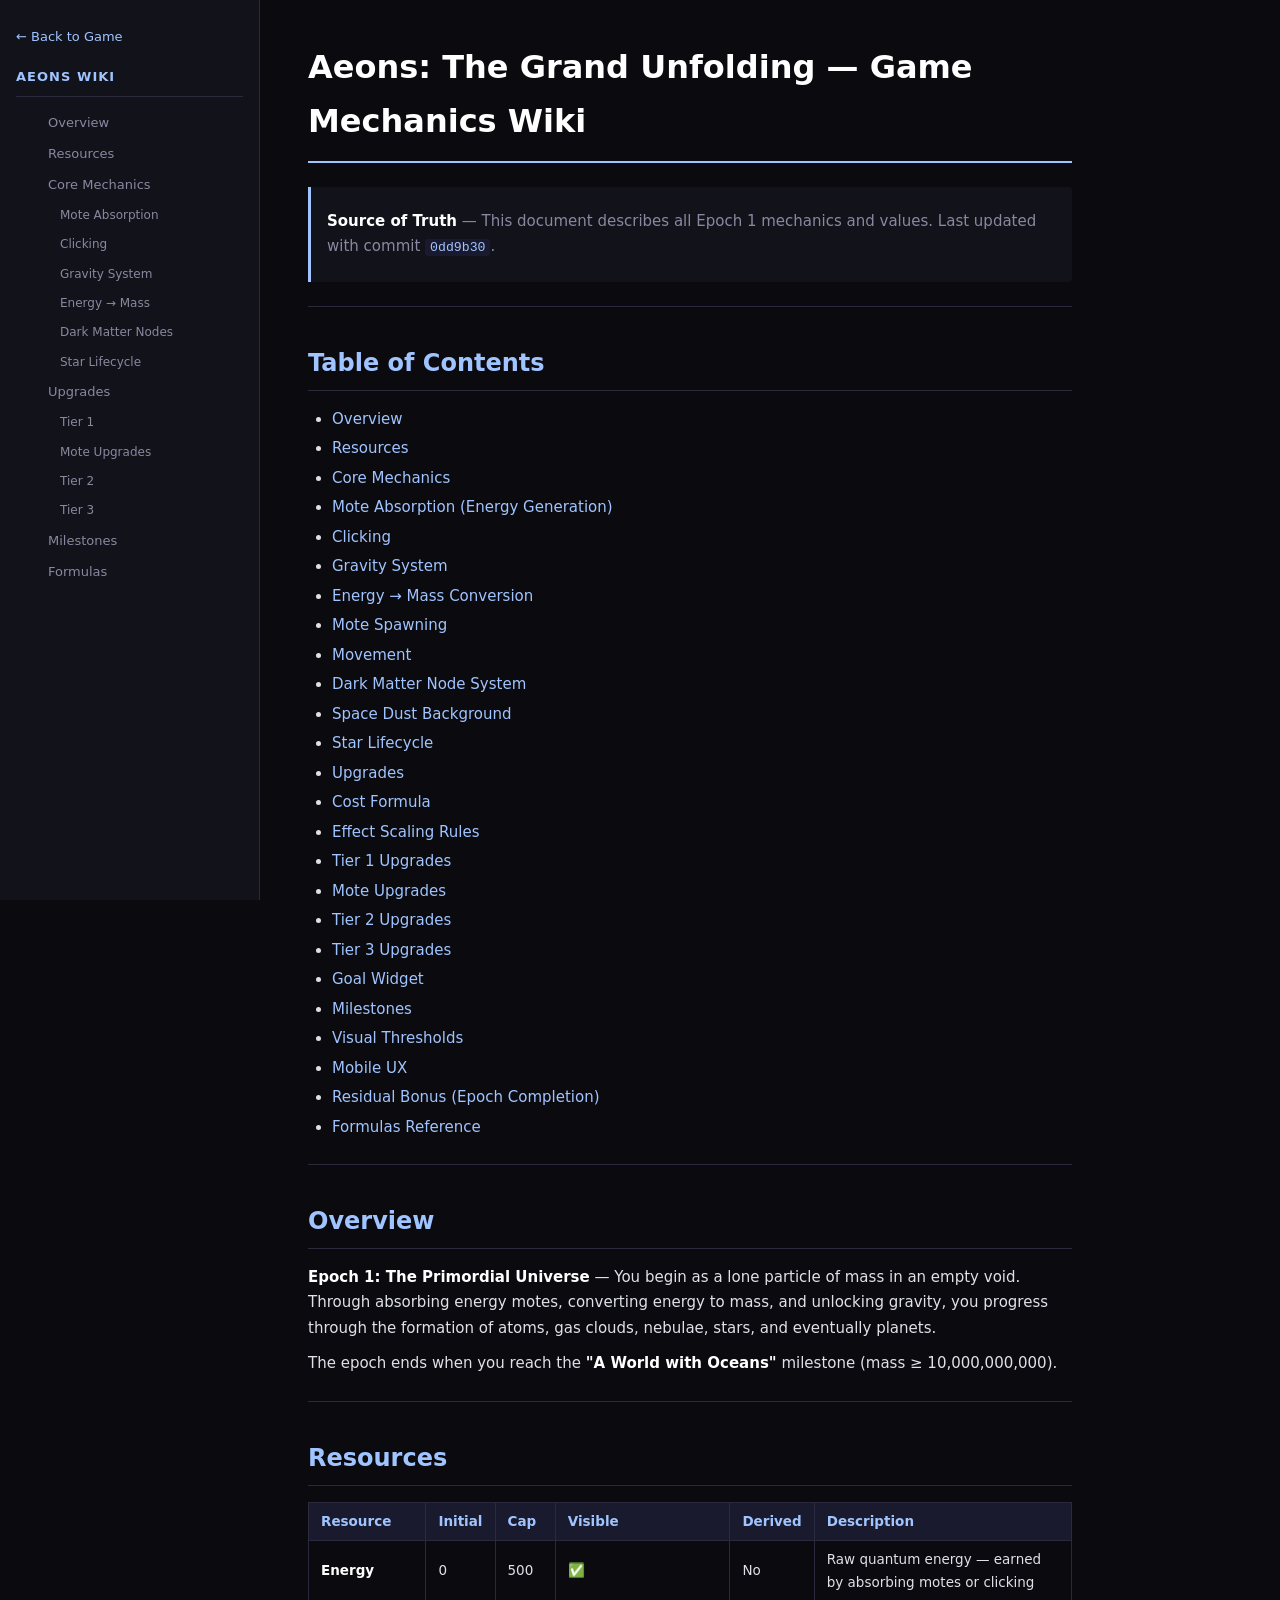
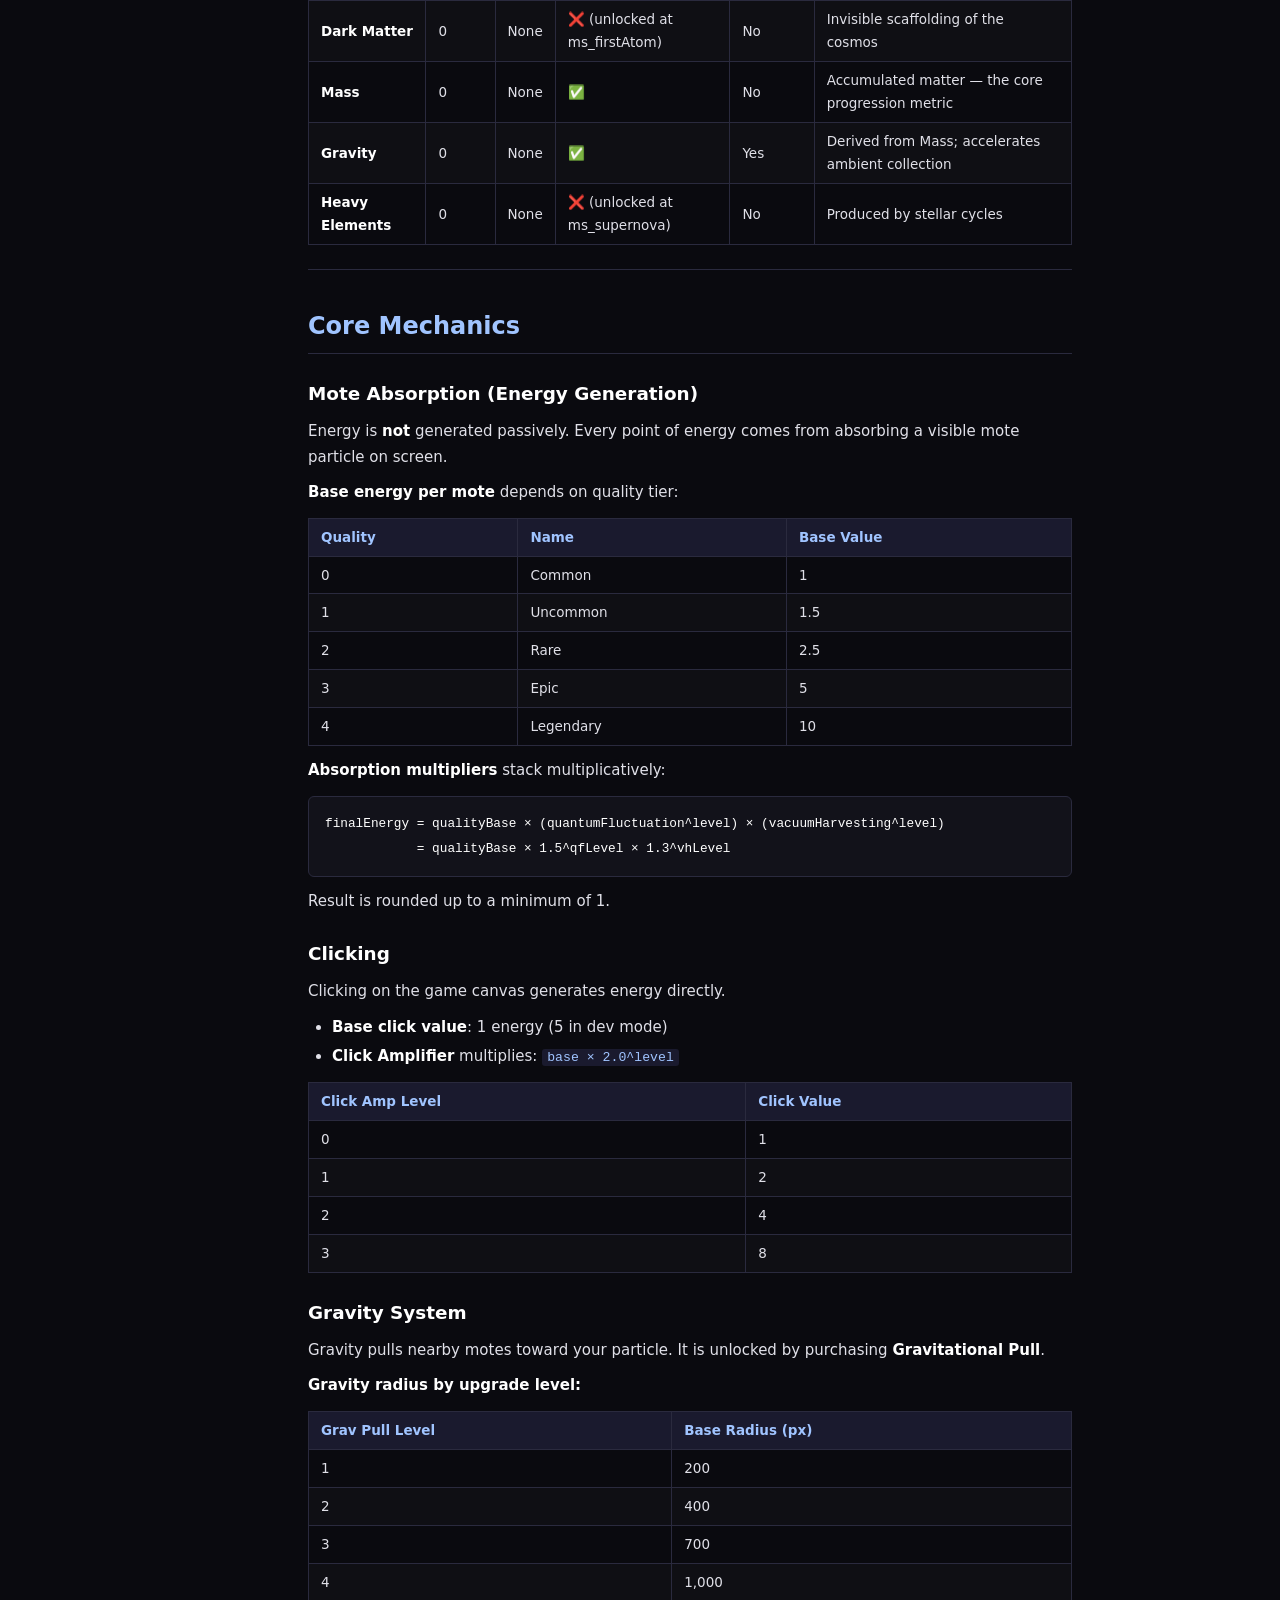
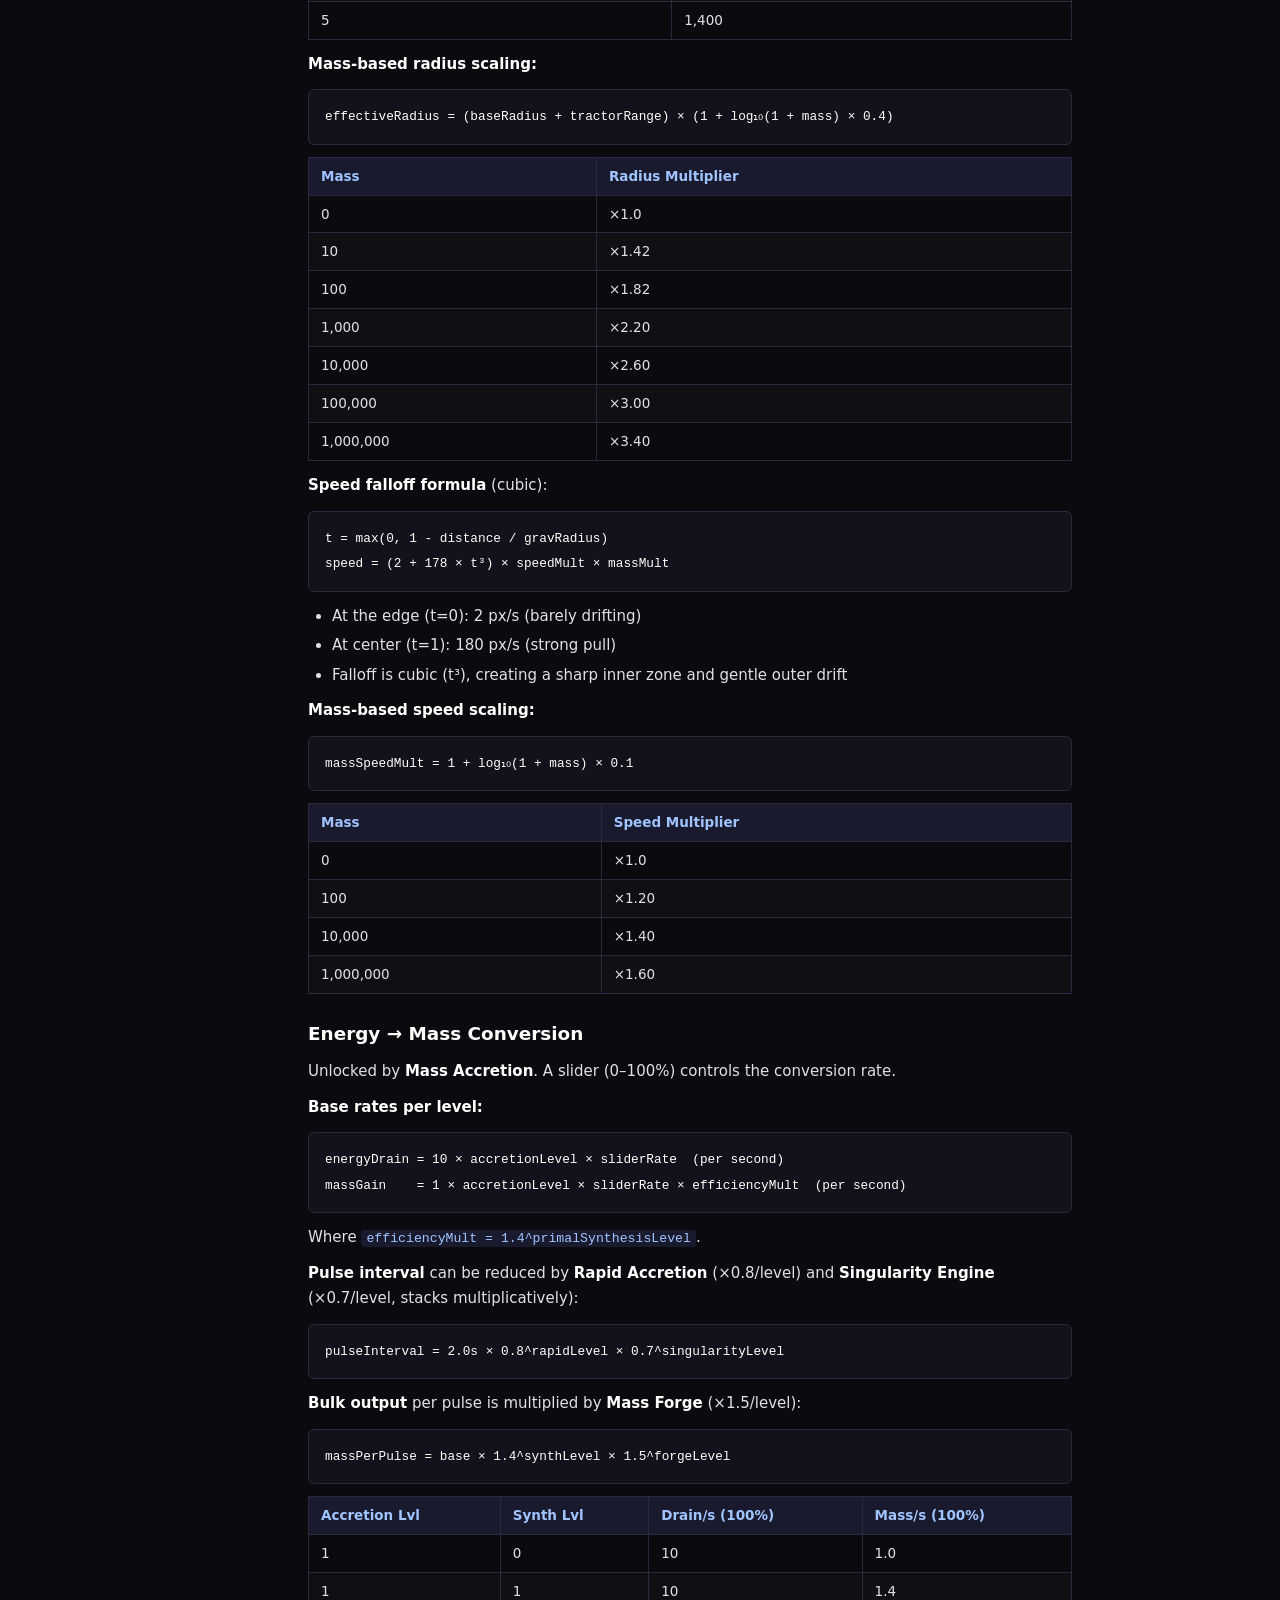
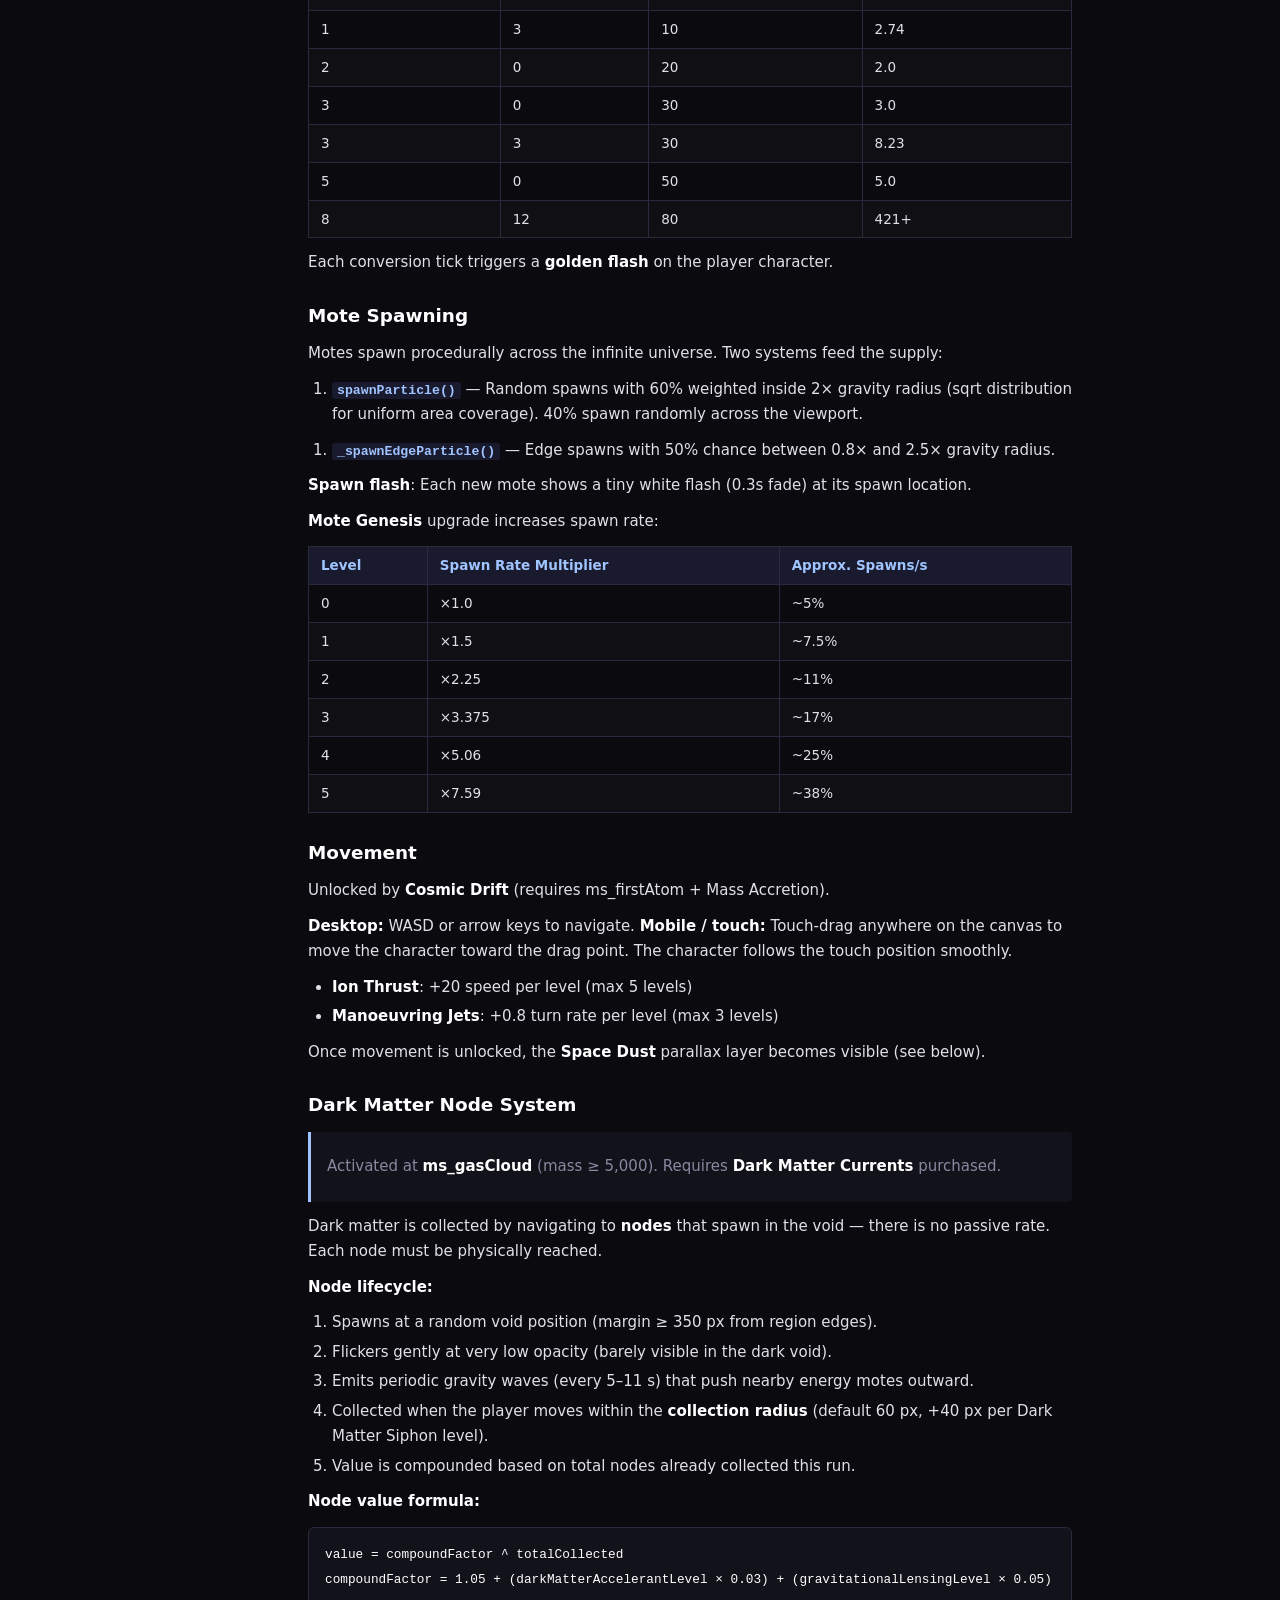
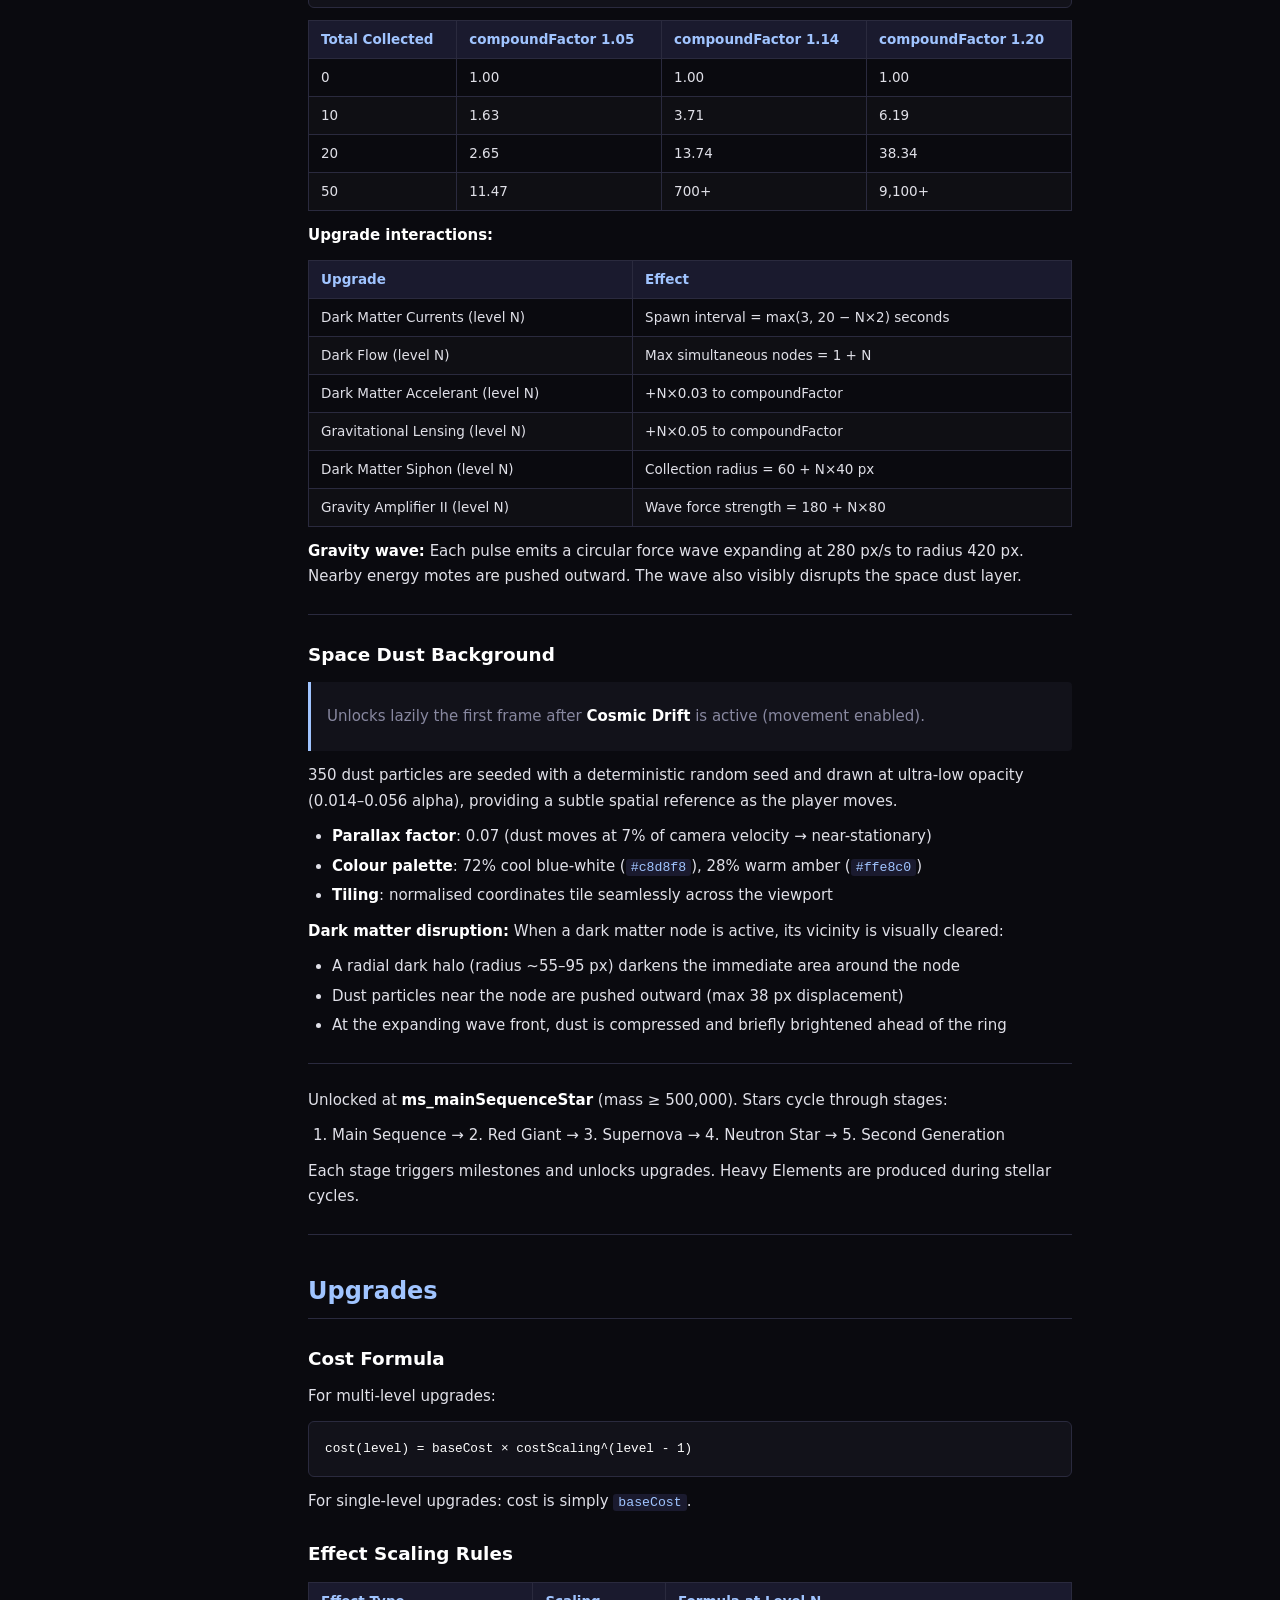
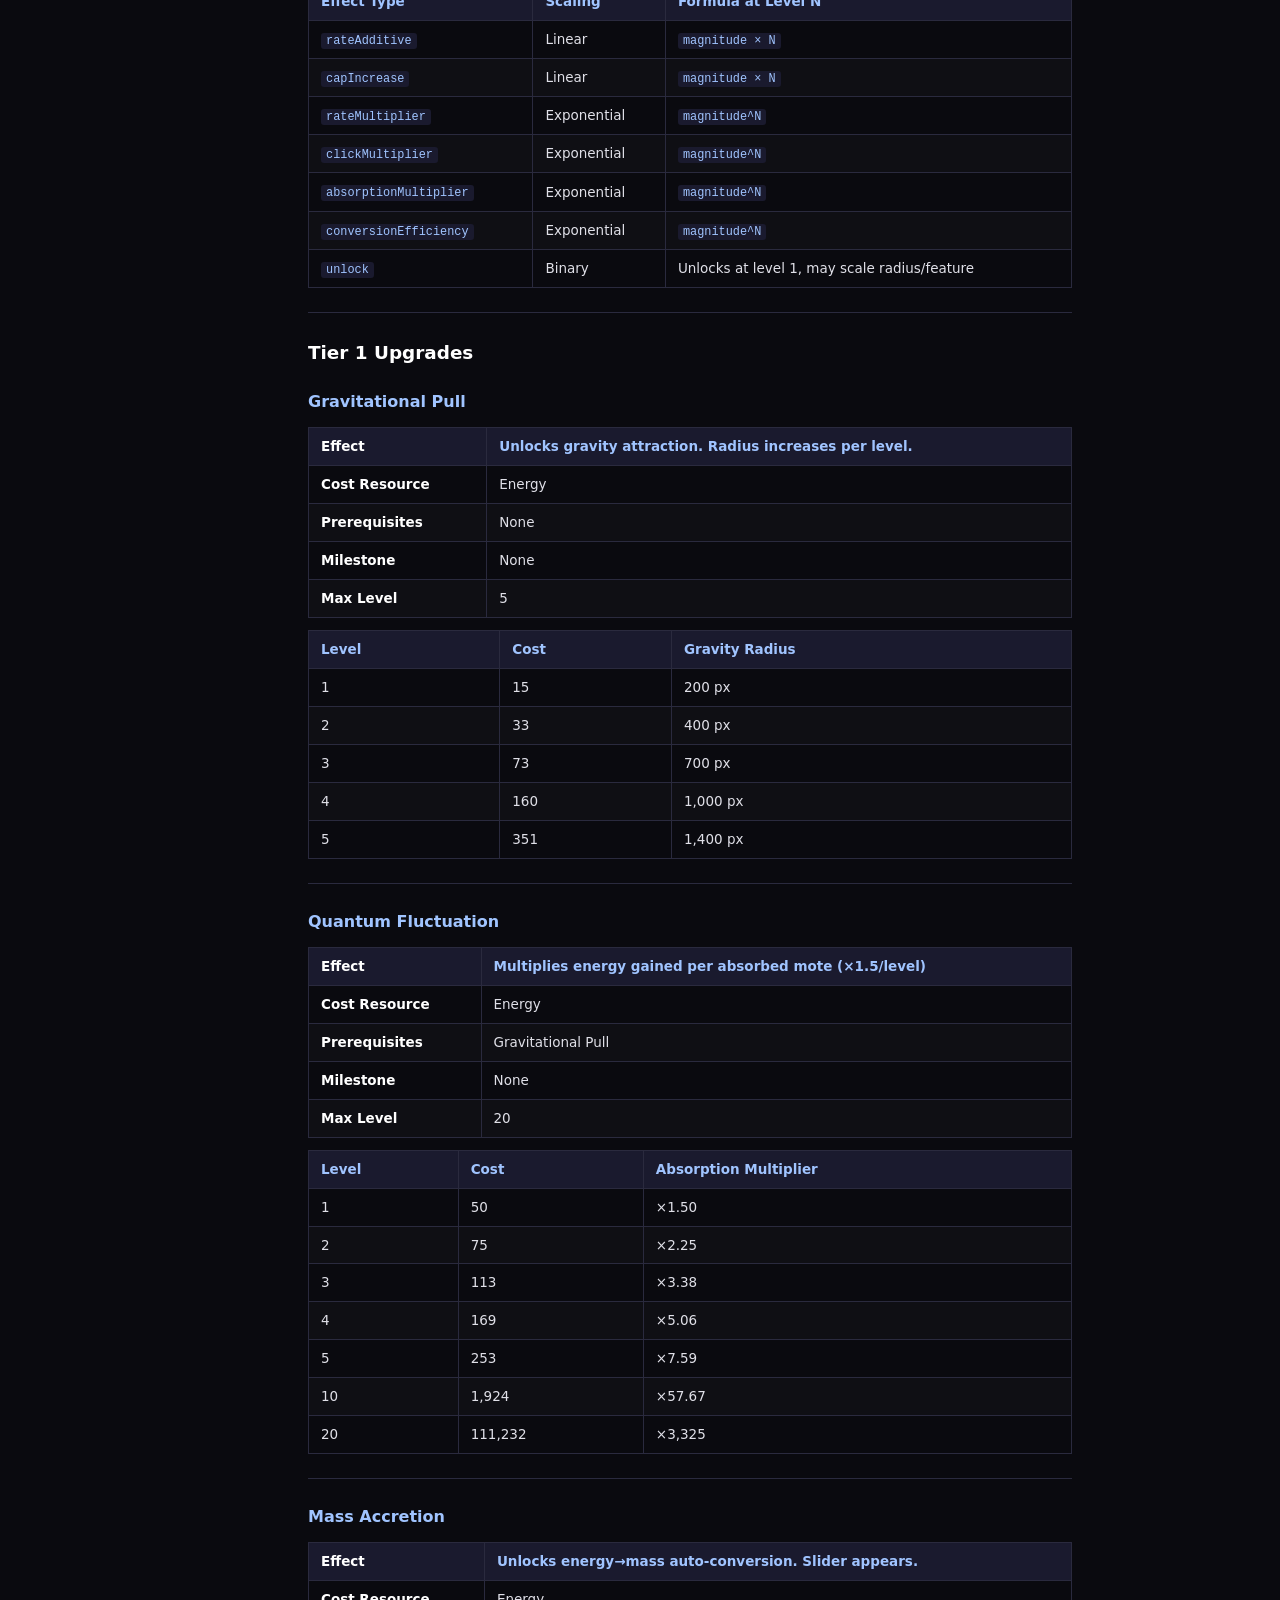
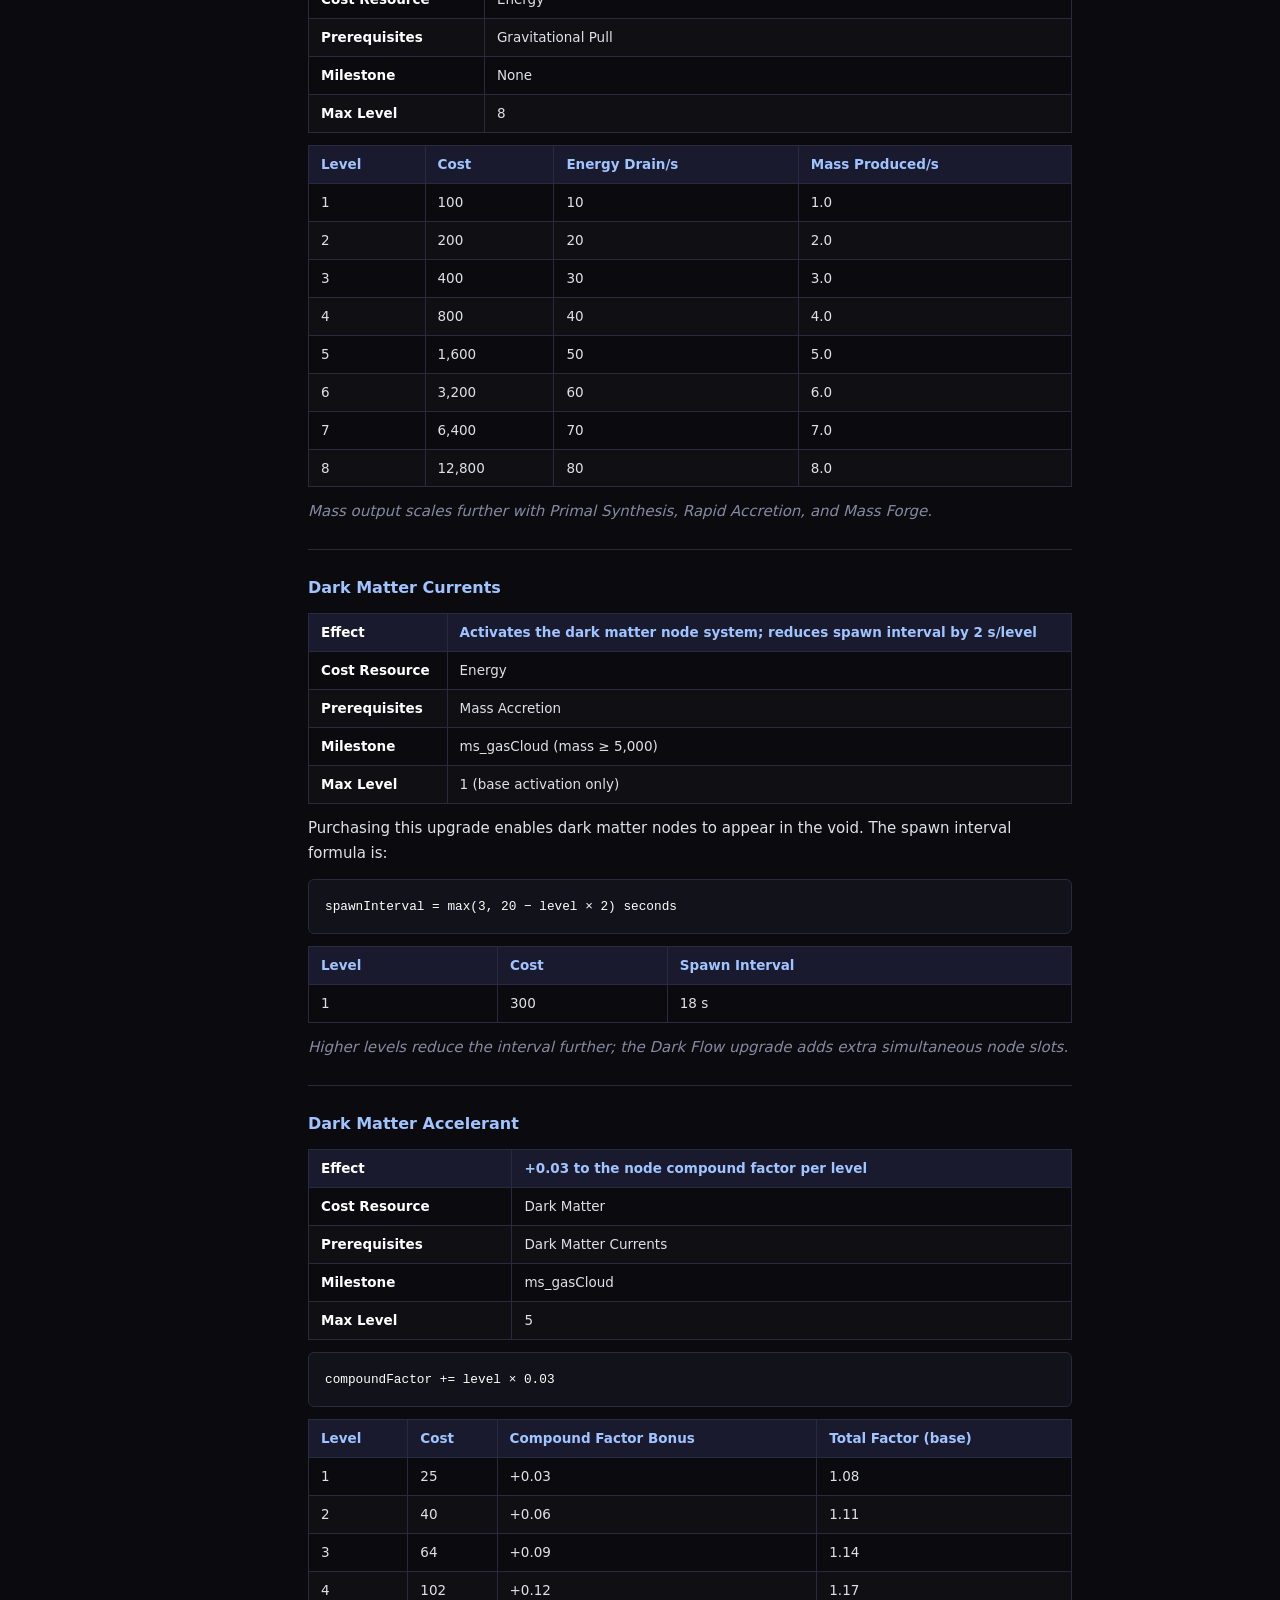
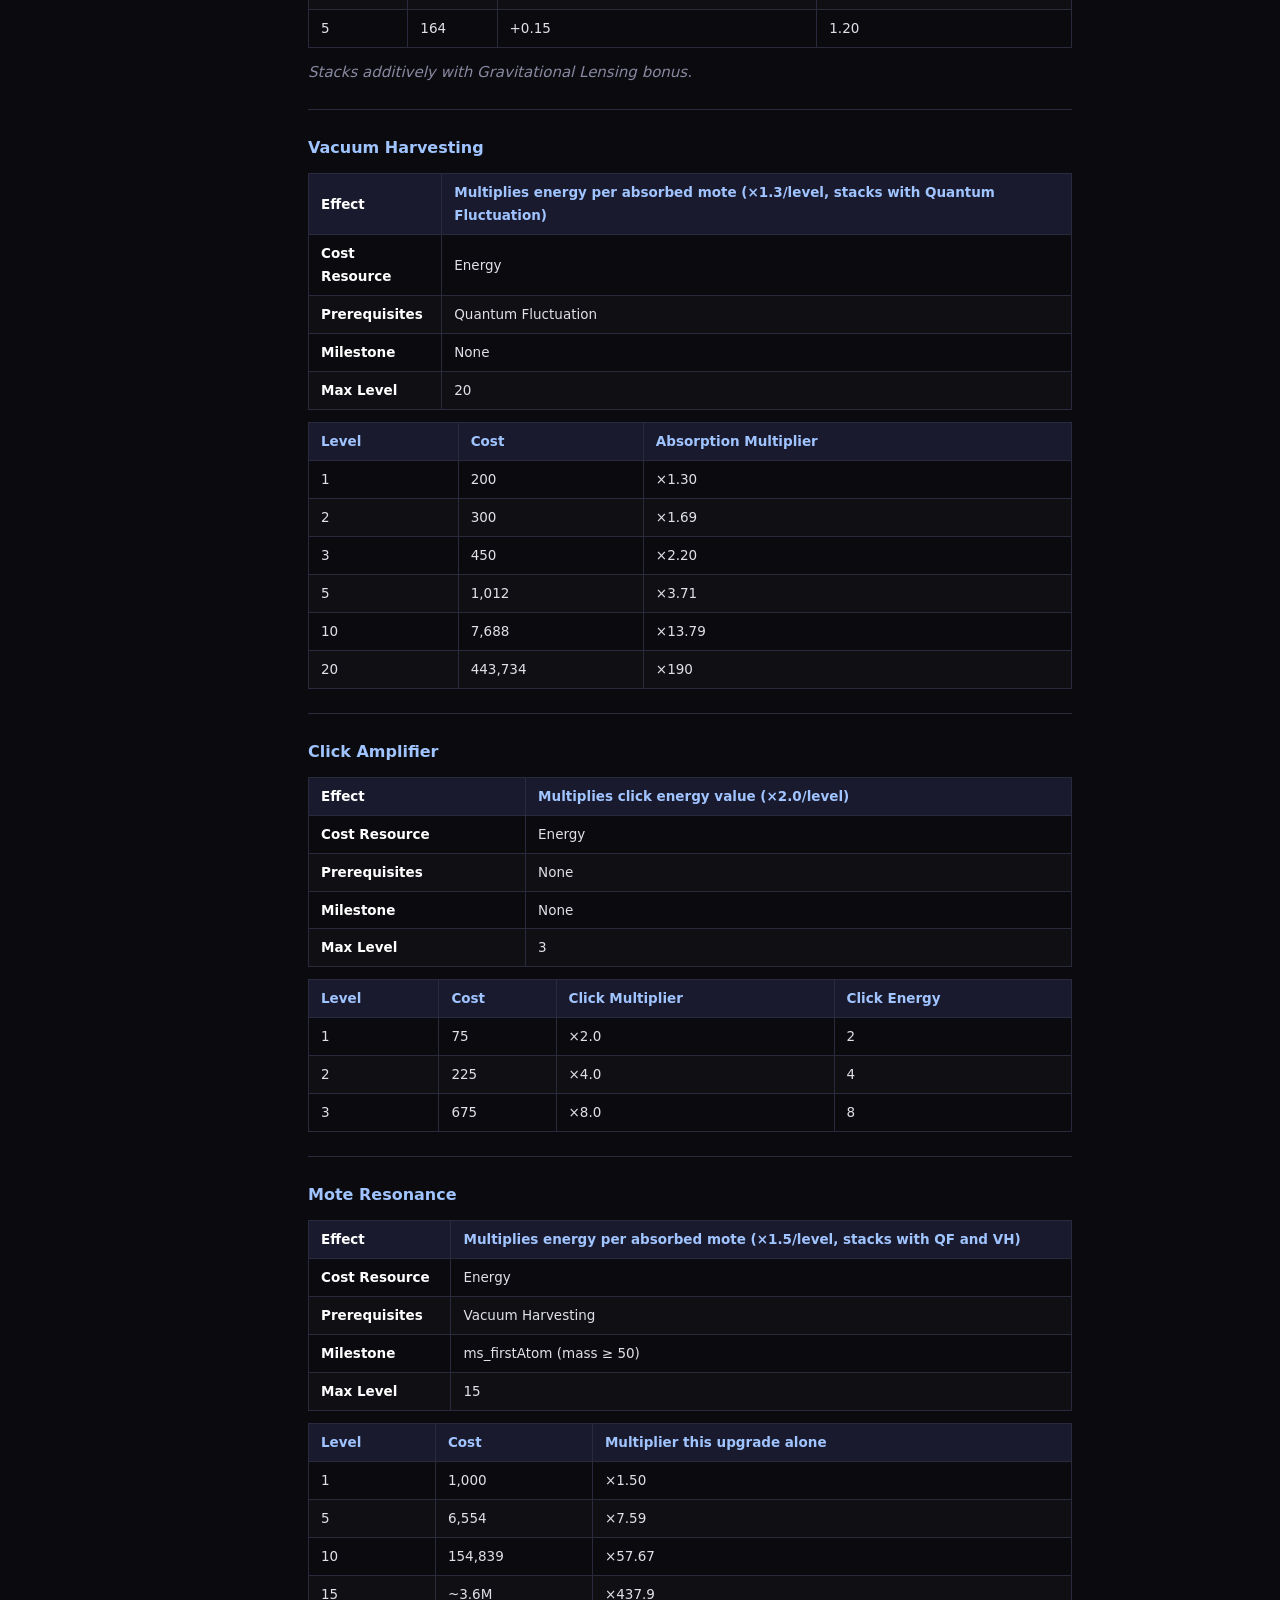
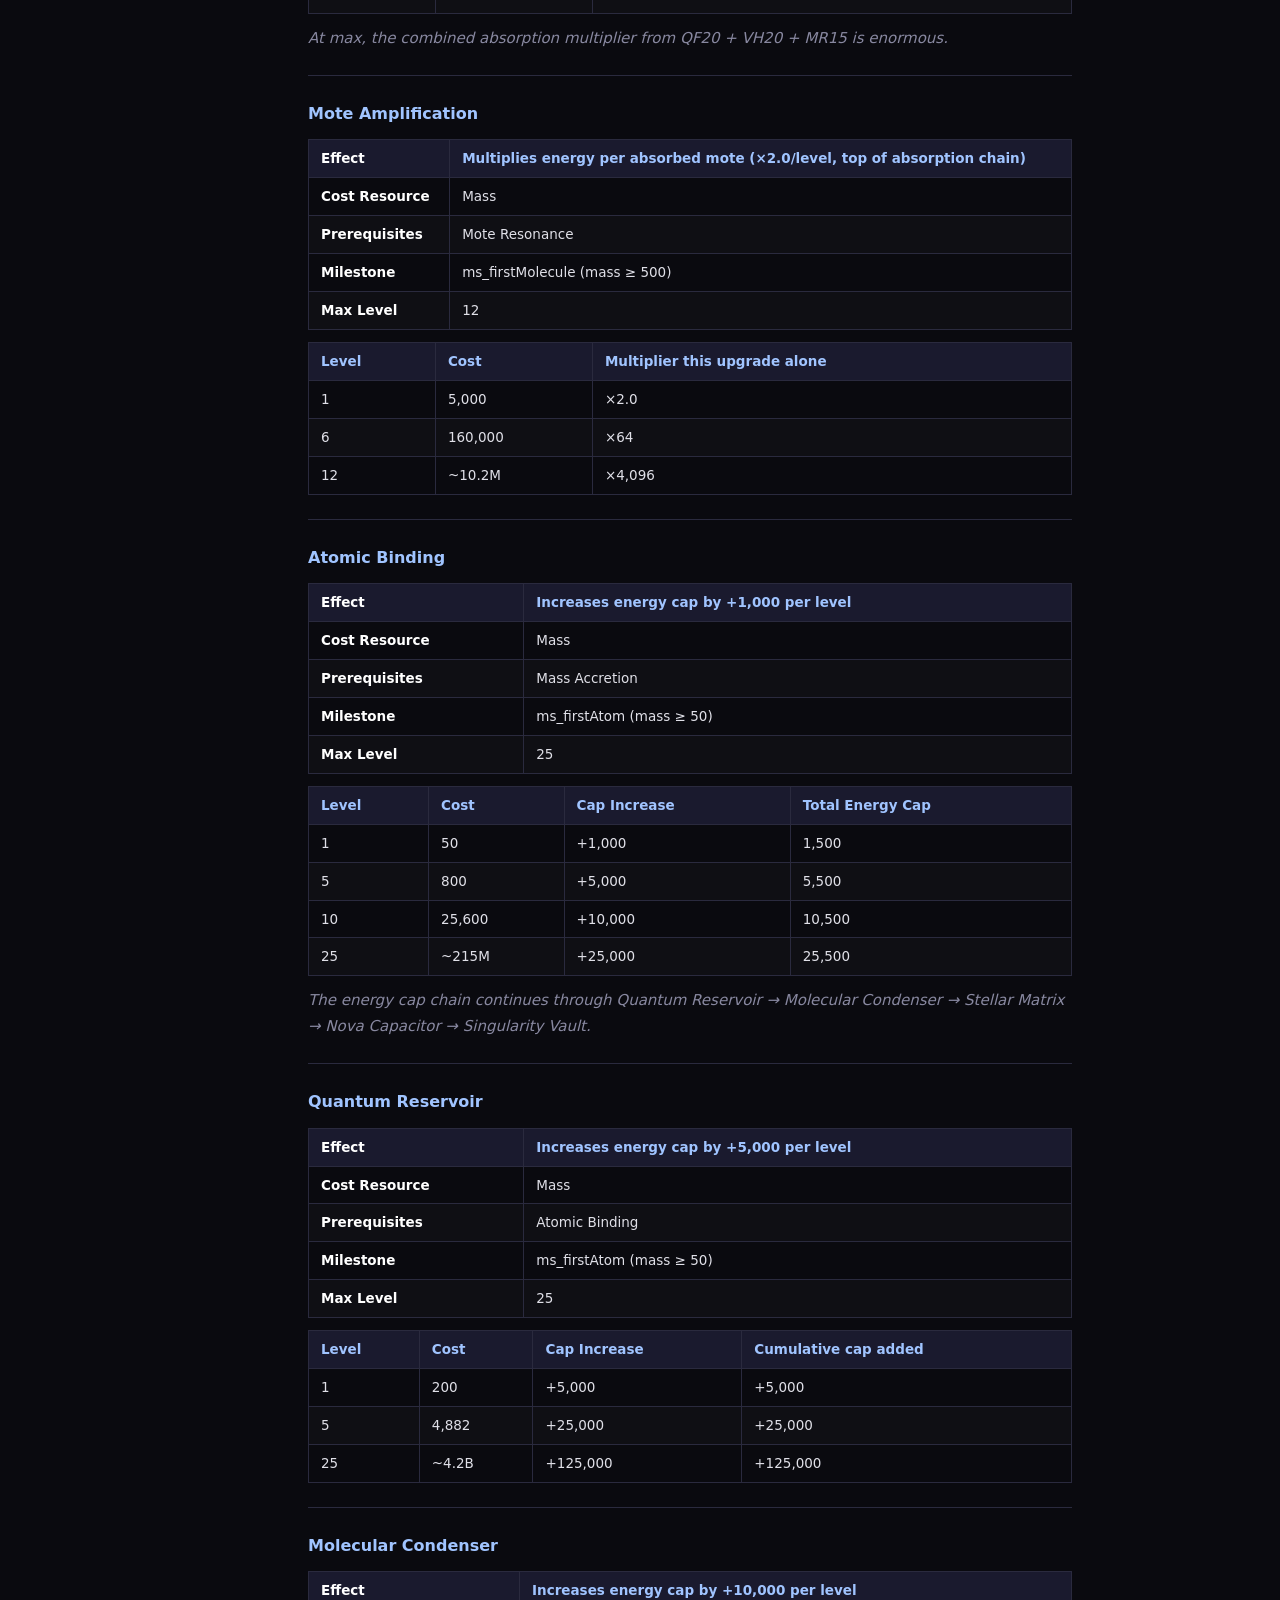
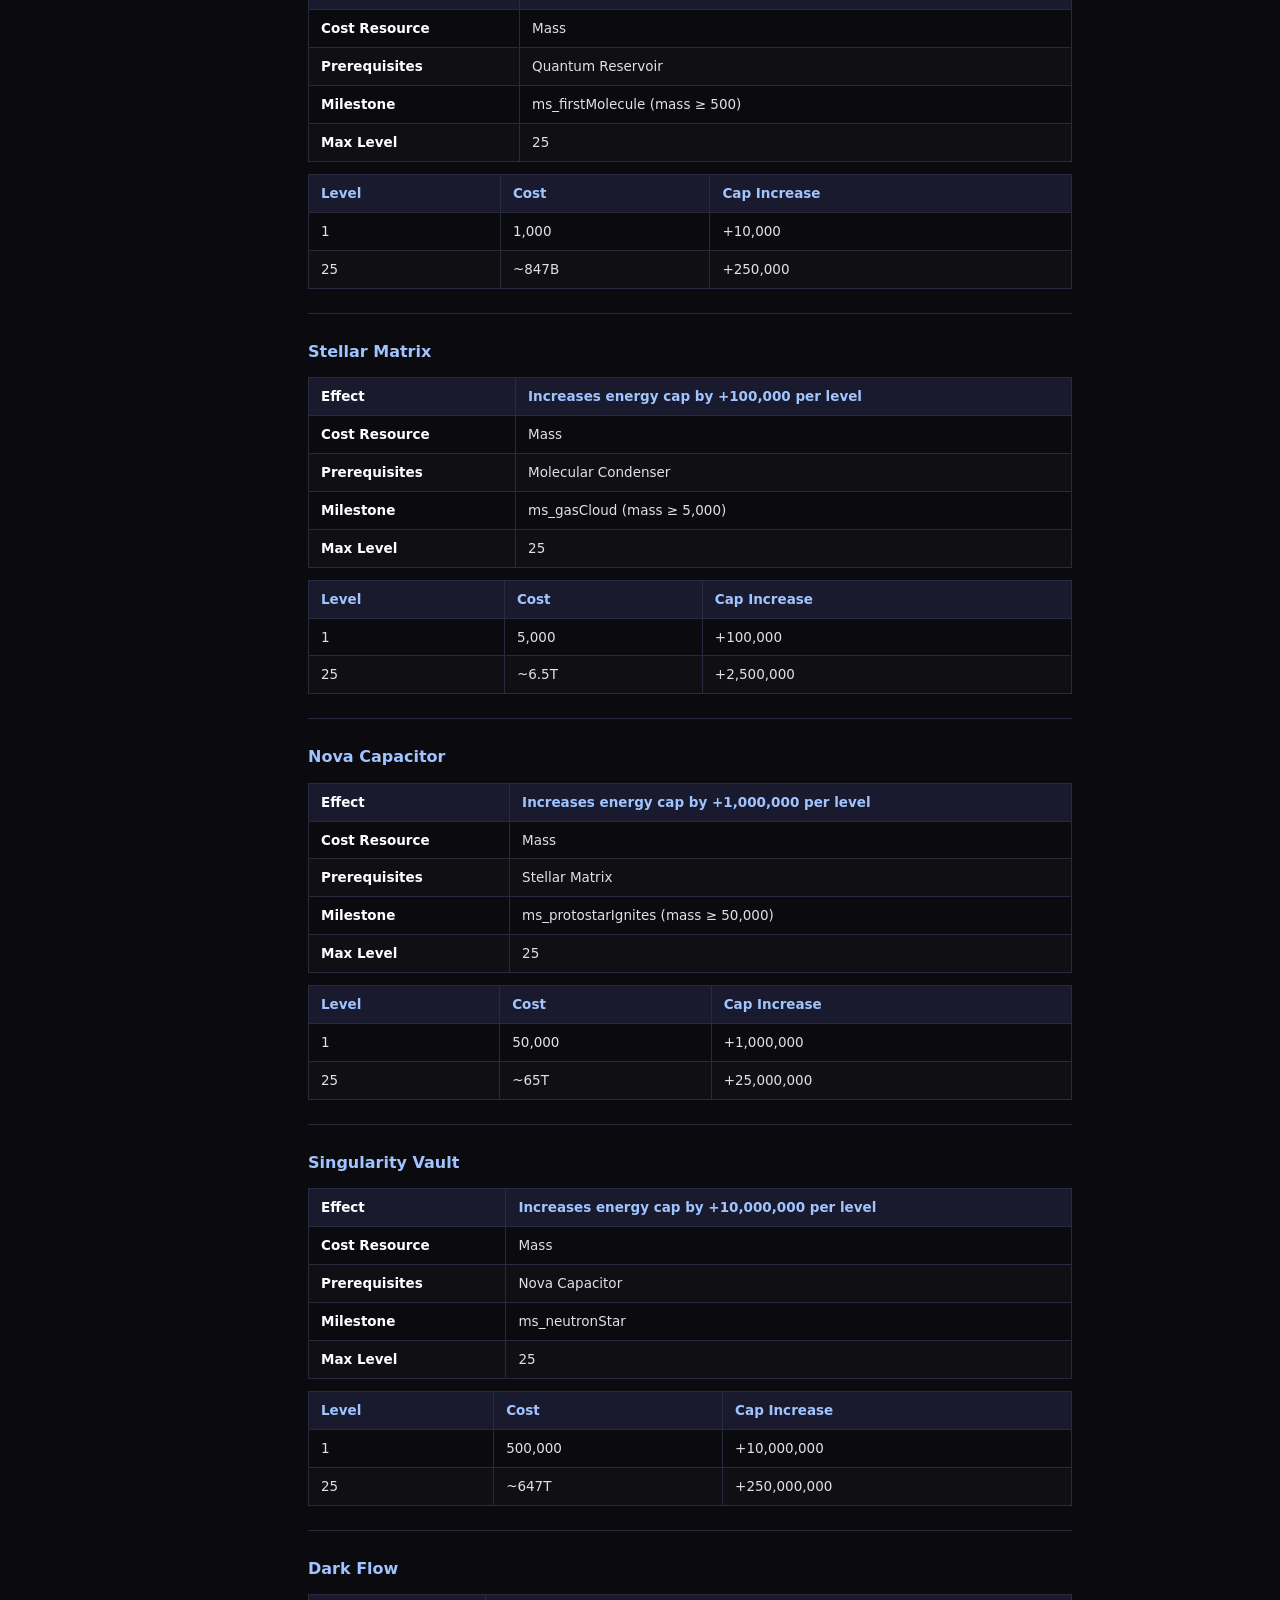
==== wiki.html @ eaf0a70b "Deploy: b505bb05d52246e0793703704b0313fd68b68516" ====
<!DOCTYPE html>
<html lang="en">
<head>
  <meta charset="UTF-8">
  <meta name="viewport" content="width=device-width, initial-scale=1.0">
  <title>Aeons: The Grand Unfolding — Game Wiki</title>
  <style>
    :root {
      --bg: #0a0a0f;
      --bg-panel: #12121a;
      --bg-panel-alt: #1a1a2e;
      --accent: #a0c4ff;
      --accent2: #ffffff;
      --text: #e0e0e8;
      --text-dim: #8888a0;
      --text-bright: #ffffff;
      --border: #2a2a3e;
      --success: #4ade80;
      --warning: #fbbf24;
      --danger: #f87171;
      --font-mono: 'Courier New', Courier, monospace;
      --font-main: system-ui, -apple-system, 'Segoe UI', sans-serif;
    }
    * { box-sizing: border-box; margin: 0; padding: 0; }
    body {
      background: var(--bg);
      color: var(--text);
      font-family: var(--font-main);
      font-size: 15px;
      line-height: 1.7;
    }
    a { color: var(--accent); text-decoration: none; }
    a:hover { text-decoration: underline; color: var(--accent2); }

    /* ── Layout ── */
    .page-wrapper {
      display: flex;
      min-height: 100vh;
    }
    nav#sidebar {
      width: 260px;
      flex-shrink: 0;
      background: var(--bg-panel);
      border-right: 1px solid var(--border);
      padding: 24px 16px;
      position: sticky;
      top: 0;
      height: 100vh;
      overflow-y: auto;
    }
    nav#sidebar .nav-title {
      font-size: 13px;
      font-weight: 700;
      color: var(--accent);
      letter-spacing: 0.08em;
      text-transform: uppercase;
      margin-bottom: 12px;
      padding-bottom: 8px;
      border-bottom: 1px solid var(--border);
    }
    nav#sidebar ul { list-style: none; }
    nav#sidebar > ul { padding-left: 0; }
    nav#sidebar ul li { margin: 3px 0; }
    nav#sidebar ul li a {
      display: block;
      padding: 3px 8px;
      border-radius: 4px;
      color: var(--text-dim);
      font-size: 13px;
      transition: color 0.15s, background 0.15s;
    }
    nav#sidebar ul li a:hover { color: var(--text); background: var(--bg-panel-alt); text-decoration: none; }
    nav#sidebar ul li.indent a { padding-left: 20px; font-size: 12px; }
    nav#sidebar .nav-back {
      margin-bottom: 16px;
    }
    nav#sidebar .nav-back a {
      font-size: 13px;
      color: var(--accent);
    }

    main {
      flex: 1;
      max-width: 860px;
      padding: 40px 48px;
      min-width: 0;
    }

    /* ── Headings ── */
    h1 {
      font-size: 2rem;
      color: var(--accent2);
      border-bottom: 2px solid var(--accent);
      padding-bottom: 12px;
      margin-bottom: 24px;
    }
    h2 {
      font-size: 1.5rem;
      color: var(--accent);
      border-bottom: 1px solid var(--border);
      padding-bottom: 6px;
      margin: 36px 0 16px;
    }
    h3 {
      font-size: 1.15rem;
      color: var(--text-bright);
      margin: 24px 0 10px;
    }
    h4 {
      font-size: 1rem;
      color: var(--accent);
      margin: 20px 0 8px;
    }
    h5, h6 {
      font-size: 0.9rem;
      color: var(--text-dim);
      margin: 16px 0 6px;
    }

    /* ── Paragraphs & text ── */
    p { margin: 10px 0; }
    strong { color: var(--text-bright); }
    em { color: var(--text-dim); font-style: italic; }

    /* ── Horizontal rule ── */
    hr {
      border: none;
      border-top: 1px solid var(--border);
      margin: 24px 0;
    }

    /* ── Code ── */
    code {
      background: var(--bg-panel-alt);
      color: var(--accent);
      padding: 1px 5px;
      border-radius: 3px;
      font-family: var(--font-mono);
      font-size: 0.88em;
    }
    pre {
      background: var(--bg-panel);
      border: 1px solid var(--border);
      border-radius: 6px;
      padding: 14px 16px;
      overflow-x: auto;
      margin: 12px 0;
    }
    pre code {
      background: none;
      padding: 0;
      color: var(--accent2);
      font-size: 0.85em;
    }

    /* ── Tables ── */
    .table-wrapper {
      overflow-x: auto;
      margin: 12px 0;
    }
    table {
      border-collapse: collapse;
      width: 100%;
      font-size: 0.9em;
    }
    th, td {
      border: 1px solid var(--border);
      padding: 7px 12px;
      text-align: left;
    }
    th {
      background: var(--bg-panel-alt);
      color: var(--accent);
      font-weight: 600;
    }
    tr:nth-child(even) td { background: rgba(255,255,255,0.02); }

    /* ── Lists ── */
    ul, ol {
      margin: 10px 0 10px 24px;
    }
    li { margin: 4px 0; }

    /* ── Blockquotes ── */
    blockquote {
      border-left: 3px solid var(--accent);
      background: var(--bg-panel);
      padding: 12px 16px;
      margin: 12px 0;
      border-radius: 0 4px 4px 0;
      color: var(--text-dim);
    }
    blockquote strong { color: var(--accent2); }

    /* ── Mobile ── */
    @media (max-width: 768px) {
      nav#sidebar { display: none; }
      main { padding: 20px 16px; }
      h1 { font-size: 1.5rem; }
    }
  </style>
</head>
<body>
<div class="page-wrapper">
  <nav id="sidebar">
    <div class="nav-back"><a href="./index.html">← Back to Game</a></div>
    <div class="nav-title">Aeons Wiki</div>
    <ul>
      <li><a href="#overview">Overview</a></li>
      <li><a href="#resources">Resources</a></li>
      <li><a href="#core-mechanics">Core Mechanics</a></li>
      <li class="indent"><a href="#mote-absorption-energy-generation">Mote Absorption</a></li>
      <li class="indent"><a href="#clicking">Clicking</a></li>
      <li class="indent"><a href="#gravity-system">Gravity System</a></li>
      <li class="indent"><a href="#energy--mass-conversion">Energy → Mass</a></li>
      <li class="indent"><a href="#dark-matter-node-system">Dark Matter Nodes</a></li>
      <li class="indent"><a href="#star-lifecycle">Star Lifecycle</a></li>
      <li><a href="#upgrades">Upgrades</a></li>
      <li class="indent"><a href="#tier-1-upgrades">Tier 1</a></li>
      <li class="indent"><a href="#mote-upgrades">Mote Upgrades</a></li>
      <li class="indent"><a href="#tier-2-upgrades">Tier 2</a></li>
      <li class="indent"><a href="#tier-3-upgrades">Tier 3</a></li>
      <li><a href="#milestones">Milestones</a></li>
      <li><a href="#formulas-reference">Formulas</a></li>
    </ul>
  </nav>
  <main>
    <h1 id="aeons-the-grand-unfolding-game-mechanics-wiki">Aeons: The Grand Unfolding — Game Mechanics Wiki</h1>
<blockquote>
<p><strong>Source of Truth</strong> — This document describes all Epoch 1 mechanics and values.
Last updated with commit <code>0dd9b30</code>.</p>
</blockquote>
<hr>
<h2 id="table-of-contents">Table of Contents</h2>
<ul>
<li><a href="#overview">Overview</a></li>
<li><a href="#resources">Resources</a></li>
<li><a href="#core-mechanics">Core Mechanics</a></li>
<li><a href="#mote-absorption-energy-generation">Mote Absorption (Energy Generation)</a></li>
<li><a href="#clicking">Clicking</a></li>
<li><a href="#gravity-system">Gravity System</a></li>
<li><a href="#energy--mass-conversion">Energy → Mass Conversion</a></li>
<li><a href="#mote-spawning">Mote Spawning</a></li>
<li><a href="#movement">Movement</a></li>
<li><a href="#dark-matter-node-system">Dark Matter Node System</a></li>
<li><a href="#space-dust-background">Space Dust Background</a></li>
<li><a href="#star-lifecycle">Star Lifecycle</a></li>
<li><a href="#upgrades">Upgrades</a></li>
<li><a href="#cost-formula">Cost Formula</a></li>
<li><a href="#effect-scaling-rules">Effect Scaling Rules</a></li>
<li><a href="#tier-1-upgrades">Tier 1 Upgrades</a></li>
<li><a href="#mote-upgrades">Mote Upgrades</a></li>
<li><a href="#tier-2-upgrades">Tier 2 Upgrades</a></li>
<li><a href="#tier-3-upgrades">Tier 3 Upgrades</a></li>
<li><a href="#goal-widget">Goal Widget</a></li>
<li><a href="#milestones">Milestones</a></li>
<li><a href="#visual-thresholds">Visual Thresholds</a></li>
<li><a href="#mobile-ux">Mobile UX</a></li>
<li><a href="#residual-bonus-epoch-completion">Residual Bonus (Epoch Completion)</a></li>
<li><a href="#formulas-reference">Formulas Reference</a></li>
</ul>
<hr>
<h2 id="overview">Overview</h2>
<p><strong>Epoch 1: The Primordial Universe</strong> — You begin as a lone particle of mass in an empty void. Through absorbing energy motes, converting energy to mass, and unlocking gravity, you progress through the formation of atoms, gas clouds, nebulae, stars, and eventually planets.</p>
<p>The epoch ends when you reach the <strong>"A World with Oceans"</strong> milestone (mass ≥ 10,000,000,000).</p>
<hr>
<h2 id="resources">Resources</h2>
<div class="table-wrapper"><table>
<thead><tr><th>Resource</th><th>Initial</th><th>Cap</th><th>Visible</th><th>Derived</th><th>Description</th></tr></thead>
<tbody>
<tr><td><strong>Energy</strong></td><td>0</td><td>500</td><td>✅</td><td>No</td><td>Raw quantum energy — earned by absorbing motes or clicking</td></tr>
<tr><td><strong>Dark Matter</strong></td><td>0</td><td>None</td><td>❌ (unlocked at ms_firstAtom)</td><td>No</td><td>Invisible scaffolding of the cosmos</td></tr>
<tr><td><strong>Mass</strong></td><td>0</td><td>None</td><td>✅</td><td>No</td><td>Accumulated matter — the core progression metric</td></tr>
<tr><td><strong>Gravity</strong></td><td>0</td><td>None</td><td>✅</td><td>Yes</td><td>Derived from Mass; accelerates ambient collection</td></tr>
<tr><td><strong>Heavy Elements</strong></td><td>0</td><td>None</td><td>❌ (unlocked at ms_supernova)</td><td>No</td><td>Produced by stellar cycles</td></tr>
</tbody></table></div>
<hr>
<h2 id="core-mechanics">Core Mechanics</h2>
<h3 id="mote-absorption-energy-generation">Mote Absorption (Energy Generation)</h3>
<p>Energy is <strong>not</strong> generated passively. Every point of energy comes from absorbing a visible mote particle on screen.</p>
<p><strong>Base energy per mote</strong> depends on quality tier:</p>
<div class="table-wrapper"><table>
<thead><tr><th>Quality</th><th>Name</th><th>Base Value</th></tr></thead>
<tbody>
<tr><td>0</td><td>Common</td><td>1</td></tr>
<tr><td>1</td><td>Uncommon</td><td>1.5</td></tr>
<tr><td>2</td><td>Rare</td><td>2.5</td></tr>
<tr><td>3</td><td>Epic</td><td>5</td></tr>
<tr><td>4</td><td>Legendary</td><td>10</td></tr>
</tbody></table></div>
<p><strong>Absorption multipliers</strong> stack multiplicatively:</p>
<pre><code>finalEnergy = qualityBase × (quantumFluctuation^level) × (vacuumHarvesting^level)
            = qualityBase × 1.5^qfLevel × 1.3^vhLevel</code></pre>
<p>Result is rounded up to a minimum of 1.</p>
<h3 id="clicking">Clicking</h3>
<p>Clicking on the game canvas generates energy directly.</p>
<ul>
<li><strong>Base click value</strong>: 1 energy (5 in dev mode)</li>
<li><strong>Click Amplifier</strong> multiplies: <code>base × 2.0^level</code></li>
</ul>
<div class="table-wrapper"><table>
<thead><tr><th>Click Amp Level</th><th>Click Value</th></tr></thead>
<tbody>
<tr><td>0</td><td>1</td></tr>
<tr><td>1</td><td>2</td></tr>
<tr><td>2</td><td>4</td></tr>
<tr><td>3</td><td>8</td></tr>
</tbody></table></div>
<h3 id="gravity-system">Gravity System</h3>
<p>Gravity pulls nearby motes toward your particle. It is unlocked by purchasing <strong>Gravitational Pull</strong>.</p>
<p><strong>Gravity radius by upgrade level:</strong></p>
<div class="table-wrapper"><table>
<thead><tr><th>Grav Pull Level</th><th>Base Radius (px)</th></tr></thead>
<tbody>
<tr><td>1</td><td>200</td></tr>
<tr><td>2</td><td>400</td></tr>
<tr><td>3</td><td>700</td></tr>
<tr><td>4</td><td>1,000</td></tr>
<tr><td>5</td><td>1,400</td></tr>
</tbody></table></div>
<p><strong>Mass-based radius scaling:</strong></p>
<pre><code>effectiveRadius = (baseRadius + tractorRange) × (1 + log₁₀(1 + mass) × 0.4)</code></pre>
<div class="table-wrapper"><table>
<thead><tr><th>Mass</th><th>Radius Multiplier</th></tr></thead>
<tbody>
<tr><td>0</td><td>×1.0</td></tr>
<tr><td>10</td><td>×1.42</td></tr>
<tr><td>100</td><td>×1.82</td></tr>
<tr><td>1,000</td><td>×2.20</td></tr>
<tr><td>10,000</td><td>×2.60</td></tr>
<tr><td>100,000</td><td>×3.00</td></tr>
<tr><td>1,000,000</td><td>×3.40</td></tr>
</tbody></table></div>
<p><strong>Speed falloff formula</strong> (cubic):</p>
<pre><code>t = max(0, 1 - distance / gravRadius)
speed = (2 + 178 × t³) × speedMult × massMult</code></pre>
<ul>
<li>At the edge (t=0): 2 px/s (barely drifting)</li>
<li>At center (t=1): 180 px/s (strong pull)</li>
<li>Falloff is cubic (t³), creating a sharp inner zone and gentle outer drift</li>
</ul>
<p><strong>Mass-based speed scaling:</strong></p>
<pre><code>massSpeedMult = 1 + log₁₀(1 + mass) × 0.1</code></pre>
<div class="table-wrapper"><table>
<thead><tr><th>Mass</th><th>Speed Multiplier</th></tr></thead>
<tbody>
<tr><td>0</td><td>×1.0</td></tr>
<tr><td>100</td><td>×1.20</td></tr>
<tr><td>10,000</td><td>×1.40</td></tr>
<tr><td>1,000,000</td><td>×1.60</td></tr>
</tbody></table></div>
<h3 id="energy-mass-conversion">Energy → Mass Conversion</h3>
<p>Unlocked by <strong>Mass Accretion</strong>. A slider (0–100%) controls the conversion rate.</p>
<p><strong>Base rates per level:</strong></p>
<pre><code>energyDrain = 10 × accretionLevel × sliderRate  (per second)
massGain    = 1 × accretionLevel × sliderRate × efficiencyMult  (per second)</code></pre>
<p>Where <code>efficiencyMult = 1.4^primalSynthesisLevel</code>.</p>
<p><strong>Pulse interval</strong> can be reduced by <strong>Rapid Accretion</strong> (×0.8/level) and <strong>Singularity Engine</strong> (×0.7/level, stacks multiplicatively):</p>
<pre><code>pulseInterval = 2.0s × 0.8^rapidLevel × 0.7^singularityLevel</code></pre>
<p><strong>Bulk output</strong> per pulse is multiplied by <strong>Mass Forge</strong> (×1.5/level):</p>
<pre><code>massPerPulse = base × 1.4^synthLevel × 1.5^forgeLevel</code></pre>
<div class="table-wrapper"><table>
<thead><tr><th>Accretion Lvl</th><th>Synth Lvl</th><th>Drain/s (100%)</th><th>Mass/s (100%)</th></tr></thead>
<tbody>
<tr><td>1</td><td>0</td><td>10</td><td>1.0</td></tr>
<tr><td>1</td><td>1</td><td>10</td><td>1.4</td></tr>
<tr><td>1</td><td>3</td><td>10</td><td>2.74</td></tr>
<tr><td>2</td><td>0</td><td>20</td><td>2.0</td></tr>
<tr><td>3</td><td>0</td><td>30</td><td>3.0</td></tr>
<tr><td>3</td><td>3</td><td>30</td><td>8.23</td></tr>
<tr><td>5</td><td>0</td><td>50</td><td>5.0</td></tr>
<tr><td>8</td><td>12</td><td>80</td><td>421+</td></tr>
</tbody></table></div>
<p>Each conversion tick triggers a <strong>golden flash</strong> on the player character.</p>
<h3 id="mote-spawning">Mote Spawning</h3>
<p>Motes spawn procedurally across the infinite universe. Two systems feed the supply:</p>
<ol>
<li><strong><code>spawnParticle()</code></strong> — Random spawns with 60% weighted inside 2× gravity radius (sqrt distribution for uniform area coverage). 40% spawn randomly across the viewport.</li>
</ol>
<ol>
<li><strong><code>_spawnEdgeParticle()</code></strong> — Edge spawns with 50% chance between 0.8× and 2.5× gravity radius.</li>
</ol>
<p><strong>Spawn flash</strong>: Each new mote shows a tiny white flash (0.3s fade) at its spawn location.</p>
<p><strong>Mote Genesis</strong> upgrade increases spawn rate:</p>
<div class="table-wrapper"><table>
<thead><tr><th>Level</th><th>Spawn Rate Multiplier</th><th>Approx. Spawns/s</th></tr></thead>
<tbody>
<tr><td>0</td><td>×1.0</td><td>~5%</td></tr>
<tr><td>1</td><td>×1.5</td><td>~7.5%</td></tr>
<tr><td>2</td><td>×2.25</td><td>~11%</td></tr>
<tr><td>3</td><td>×3.375</td><td>~17%</td></tr>
<tr><td>4</td><td>×5.06</td><td>~25%</td></tr>
<tr><td>5</td><td>×7.59</td><td>~38%</td></tr>
</tbody></table></div>
<h3 id="movement">Movement</h3>
<p>Unlocked by <strong>Cosmic Drift</strong> (requires ms_firstAtom + Mass Accretion).</p>
<p><strong>Desktop:</strong> WASD or arrow keys to navigate. <strong>Mobile / touch:</strong> Touch-drag anywhere on the canvas to move the character toward the drag point. The character follows the touch position smoothly.</p>
<ul>
<li><strong>Ion Thrust</strong>: +20 speed per level (max 5 levels)</li>
<li><strong>Manoeuvring Jets</strong>: +0.8 turn rate per level (max 3 levels)</li>
</ul>
<p>Once movement is unlocked, the <strong>Space Dust</strong> parallax layer becomes visible (see below).</p>
<h3 id="dark-matter-node-system">Dark Matter Node System</h3>
<blockquote>
<p>Activated at <strong>ms_gasCloud</strong> (mass ≥ 5,000). Requires <strong>Dark Matter Currents</strong> purchased.</p>
</blockquote>
<p>Dark matter is collected by navigating to <strong>nodes</strong> that spawn in the void — there is no passive rate. Each node must be physically reached.</p>
<p><strong>Node lifecycle:</strong></p>
<ol>
<li>Spawns at a random void position (margin ≥ 350 px from region edges).</li>
<li>Flickers gently at very low opacity (barely visible in the dark void).</li>
<li>Emits periodic gravity waves (every 5–11 s) that push nearby energy motes outward.</li>
<li>Collected when the player moves within the <strong>collection radius</strong> (default 60 px, +40 px per Dark Matter Siphon level).</li>
<li>Value is compounded based on total nodes already collected this run.</li>
</ol>
<p><strong>Node value formula:</strong></p>
<pre><code>value = compoundFactor ^ totalCollected
compoundFactor = 1.05 + (darkMatterAccelerantLevel × 0.03) + (gravitationalLensingLevel × 0.05)</code></pre>
<div class="table-wrapper"><table>
<thead><tr><th>Total Collected</th><th>compoundFactor 1.05</th><th>compoundFactor 1.14</th><th>compoundFactor 1.20</th></tr></thead>
<tbody>
<tr><td>0</td><td>1.00</td><td>1.00</td><td>1.00</td></tr>
<tr><td>10</td><td>1.63</td><td>3.71</td><td>6.19</td></tr>
<tr><td>20</td><td>2.65</td><td>13.74</td><td>38.34</td></tr>
<tr><td>50</td><td>11.47</td><td>700+</td><td>9,100+</td></tr>
</tbody></table></div>
<p><strong>Upgrade interactions:</strong></p>
<div class="table-wrapper"><table>
<thead><tr><th>Upgrade</th><th>Effect</th></tr></thead>
<tbody>
<tr><td>Dark Matter Currents (level N)</td><td>Spawn interval = max(3, 20 − N×2) seconds</td></tr>
<tr><td>Dark Flow (level N)</td><td>Max simultaneous nodes = 1 + N</td></tr>
<tr><td>Dark Matter Accelerant (level N)</td><td>+N×0.03 to compoundFactor</td></tr>
<tr><td>Gravitational Lensing (level N)</td><td>+N×0.05 to compoundFactor</td></tr>
<tr><td>Dark Matter Siphon (level N)</td><td>Collection radius = 60 + N×40 px</td></tr>
<tr><td>Gravity Amplifier II (level N)</td><td>Wave force strength = 180 + N×80</td></tr>
</tbody></table></div>
<p><strong>Gravity wave:</strong> Each pulse emits a circular force wave expanding at 280 px/s to radius 420 px. Nearby energy motes are pushed outward. The wave also visibly disrupts the space dust layer.</p>
<hr>
<h3 id="space-dust-background">Space Dust Background</h3>
<blockquote>
<p>Unlocks lazily the first frame after <strong>Cosmic Drift</strong> is active (movement enabled).</p>
</blockquote>
<p>350 dust particles are seeded with a deterministic random seed and drawn at ultra-low opacity (0.014–0.056 alpha), providing a subtle spatial reference as the player moves.</p>
<ul>
<li><strong>Parallax factor</strong>: 0.07 (dust moves at 7% of camera velocity → near-stationary)</li>
<li><strong>Colour palette</strong>: 72% cool blue-white (<code>#c8d8f8</code>), 28% warm amber (<code>#ffe8c0</code>)</li>
<li><strong>Tiling</strong>: normalised coordinates tile seamlessly across the viewport</li>
</ul>
<p><strong>Dark matter disruption:</strong> When a dark matter node is active, its vicinity is visually cleared:</p>
<ul>
<li>A radial dark halo (radius ~55–95 px) darkens the immediate area around the node</li>
<li>Dust particles near the node are pushed outward (max 38 px displacement)</li>
<li>At the expanding wave front, dust is compressed and briefly brightened ahead of the ring</li>
</ul>
<hr>
<p>Unlocked at <strong>ms_mainSequenceStar</strong> (mass ≥ 500,000). Stars cycle through stages:</p>
<ol>
<li>Main Sequence → 2. Red Giant → 3. Supernova → 4. Neutron Star → 5. Second Generation</li>
</ol>
<p>Each stage triggers milestones and unlocks upgrades. Heavy Elements are produced during stellar cycles.</p>
<hr>
<h2 id="upgrades">Upgrades</h2>
<h3 id="cost-formula">Cost Formula</h3>
<p>For multi-level upgrades:</p>
<pre><code>cost(level) = baseCost × costScaling^(level - 1)</code></pre>
<p>For single-level upgrades: cost is simply <code>baseCost</code>.</p>
<h3 id="effect-scaling-rules">Effect Scaling Rules</h3>
<div class="table-wrapper"><table>
<thead><tr><th>Effect Type</th><th>Scaling</th><th>Formula at Level N</th></tr></thead>
<tbody>
<tr><td><code>rateAdditive</code></td><td>Linear</td><td><code>magnitude × N</code></td></tr>
<tr><td><code>capIncrease</code></td><td>Linear</td><td><code>magnitude × N</code></td></tr>
<tr><td><code>rateMultiplier</code></td><td>Exponential</td><td><code>magnitude^N</code></td></tr>
<tr><td><code>clickMultiplier</code></td><td>Exponential</td><td><code>magnitude^N</code></td></tr>
<tr><td><code>absorptionMultiplier</code></td><td>Exponential</td><td><code>magnitude^N</code></td></tr>
<tr><td><code>conversionEfficiency</code></td><td>Exponential</td><td><code>magnitude^N</code></td></tr>
<tr><td><code>unlock</code></td><td>Binary</td><td>Unlocks at level 1, may scale radius/feature</td></tr>
</tbody></table></div>
<hr>
<h3 id="tier-1-upgrades">Tier 1 Upgrades</h3>
<h4 id="gravitational-pull">Gravitational Pull</h4>
<div class="table-wrapper"><table>
<thead><tr><th><strong>Effect</strong></th><th>Unlocks gravity attraction. Radius increases per level.</th></tr></thead>
<tbody>
<tr><td><strong>Cost Resource</strong></td><td>Energy</td></tr>
<tr><td><strong>Prerequisites</strong></td><td>None</td></tr>
<tr><td><strong>Milestone</strong></td><td>None</td></tr>
<tr><td><strong>Max Level</strong></td><td>5</td></tr>
</tbody></table></div>
<div class="table-wrapper"><table>
<thead><tr><th>Level</th><th>Cost</th><th>Gravity Radius</th></tr></thead>
<tbody>
<tr><td>1</td><td>15</td><td>200 px</td></tr>
<tr><td>2</td><td>33</td><td>400 px</td></tr>
<tr><td>3</td><td>73</td><td>700 px</td></tr>
<tr><td>4</td><td>160</td><td>1,000 px</td></tr>
<tr><td>5</td><td>351</td><td>1,400 px</td></tr>
</tbody></table></div>
<hr>
<h4 id="quantum-fluctuation">Quantum Fluctuation</h4>
<div class="table-wrapper"><table>
<thead><tr><th><strong>Effect</strong></th><th>Multiplies energy gained per absorbed mote (×1.5/level)</th></tr></thead>
<tbody>
<tr><td><strong>Cost Resource</strong></td><td>Energy</td></tr>
<tr><td><strong>Prerequisites</strong></td><td>Gravitational Pull</td></tr>
<tr><td><strong>Milestone</strong></td><td>None</td></tr>
<tr><td><strong>Max Level</strong></td><td>20</td></tr>
</tbody></table></div>
<div class="table-wrapper"><table>
<thead><tr><th>Level</th><th>Cost</th><th>Absorption Multiplier</th></tr></thead>
<tbody>
<tr><td>1</td><td>50</td><td>×1.50</td></tr>
<tr><td>2</td><td>75</td><td>×2.25</td></tr>
<tr><td>3</td><td>113</td><td>×3.38</td></tr>
<tr><td>4</td><td>169</td><td>×5.06</td></tr>
<tr><td>5</td><td>253</td><td>×7.59</td></tr>
<tr><td>10</td><td>1,924</td><td>×57.67</td></tr>
<tr><td>20</td><td>111,232</td><td>×3,325</td></tr>
</tbody></table></div>
<hr>
<h4 id="mass-accretion">Mass Accretion</h4>
<div class="table-wrapper"><table>
<thead><tr><th><strong>Effect</strong></th><th>Unlocks energy→mass auto-conversion. Slider appears.</th></tr></thead>
<tbody>
<tr><td><strong>Cost Resource</strong></td><td>Energy</td></tr>
<tr><td><strong>Prerequisites</strong></td><td>Gravitational Pull</td></tr>
<tr><td><strong>Milestone</strong></td><td>None</td></tr>
<tr><td><strong>Max Level</strong></td><td>8</td></tr>
</tbody></table></div>
<div class="table-wrapper"><table>
<thead><tr><th>Level</th><th>Cost</th><th>Energy Drain/s</th><th>Mass Produced/s</th></tr></thead>
<tbody>
<tr><td>1</td><td>100</td><td>10</td><td>1.0</td></tr>
<tr><td>2</td><td>200</td><td>20</td><td>2.0</td></tr>
<tr><td>3</td><td>400</td><td>30</td><td>3.0</td></tr>
<tr><td>4</td><td>800</td><td>40</td><td>4.0</td></tr>
<tr><td>5</td><td>1,600</td><td>50</td><td>5.0</td></tr>
<tr><td>6</td><td>3,200</td><td>60</td><td>6.0</td></tr>
<tr><td>7</td><td>6,400</td><td>70</td><td>7.0</td></tr>
<tr><td>8</td><td>12,800</td><td>80</td><td>8.0</td></tr>
</tbody></table></div>
<p><em>Mass output scales further with Primal Synthesis, Rapid Accretion, and Mass Forge.</em></p>
<hr>
<h4 id="dark-matter-currents">Dark Matter Currents</h4>
<div class="table-wrapper"><table>
<thead><tr><th><strong>Effect</strong></th><th>Activates the dark matter node system; reduces spawn interval by 2 s/level</th></tr></thead>
<tbody>
<tr><td><strong>Cost Resource</strong></td><td>Energy</td></tr>
<tr><td><strong>Prerequisites</strong></td><td>Mass Accretion</td></tr>
<tr><td><strong>Milestone</strong></td><td>ms_gasCloud (mass ≥ 5,000)</td></tr>
<tr><td><strong>Max Level</strong></td><td>1 (base activation only)</td></tr>
</tbody></table></div>
<p>Purchasing this upgrade enables dark matter nodes to appear in the void. The spawn interval formula is:</p>
<pre><code>spawnInterval = max(3, 20 − level × 2) seconds</code></pre>
<div class="table-wrapper"><table>
<thead><tr><th>Level</th><th>Cost</th><th>Spawn Interval</th></tr></thead>
<tbody>
<tr><td>1</td><td>300</td><td>18 s</td></tr>
</tbody></table></div>
<p><em>Higher levels reduce the interval further; the Dark Flow upgrade adds extra simultaneous node slots.</em></p>
<hr>
<h4 id="dark-matter-accelerant">Dark Matter Accelerant</h4>
<div class="table-wrapper"><table>
<thead><tr><th><strong>Effect</strong></th><th>+0.03 to the node compound factor per level</th></tr></thead>
<tbody>
<tr><td><strong>Cost Resource</strong></td><td>Dark Matter</td></tr>
<tr><td><strong>Prerequisites</strong></td><td>Dark Matter Currents</td></tr>
<tr><td><strong>Milestone</strong></td><td>ms_gasCloud</td></tr>
<tr><td><strong>Max Level</strong></td><td>5</td></tr>
</tbody></table></div>
<pre><code>compoundFactor += level × 0.03</code></pre>
<div class="table-wrapper"><table>
<thead><tr><th>Level</th><th>Cost</th><th>Compound Factor Bonus</th><th>Total Factor (base)</th></tr></thead>
<tbody>
<tr><td>1</td><td>25</td><td>+0.03</td><td>1.08</td></tr>
<tr><td>2</td><td>40</td><td>+0.06</td><td>1.11</td></tr>
<tr><td>3</td><td>64</td><td>+0.09</td><td>1.14</td></tr>
<tr><td>4</td><td>102</td><td>+0.12</td><td>1.17</td></tr>
<tr><td>5</td><td>164</td><td>+0.15</td><td>1.20</td></tr>
</tbody></table></div>
<p><em>Stacks additively with Gravitational Lensing bonus.</em></p>
<hr>
<h4 id="vacuum-harvesting">Vacuum Harvesting</h4>
<div class="table-wrapper"><table>
<thead><tr><th><strong>Effect</strong></th><th>Multiplies energy per absorbed mote (×1.3/level, stacks with Quantum Fluctuation)</th></tr></thead>
<tbody>
<tr><td><strong>Cost Resource</strong></td><td>Energy</td></tr>
<tr><td><strong>Prerequisites</strong></td><td>Quantum Fluctuation</td></tr>
<tr><td><strong>Milestone</strong></td><td>None</td></tr>
<tr><td><strong>Max Level</strong></td><td>20</td></tr>
</tbody></table></div>
<div class="table-wrapper"><table>
<thead><tr><th>Level</th><th>Cost</th><th>Absorption Multiplier</th></tr></thead>
<tbody>
<tr><td>1</td><td>200</td><td>×1.30</td></tr>
<tr><td>2</td><td>300</td><td>×1.69</td></tr>
<tr><td>3</td><td>450</td><td>×2.20</td></tr>
<tr><td>5</td><td>1,012</td><td>×3.71</td></tr>
<tr><td>10</td><td>7,688</td><td>×13.79</td></tr>
<tr><td>20</td><td>443,734</td><td>×190</td></tr>
</tbody></table></div>
<hr>
<h4 id="click-amplifier">Click Amplifier</h4>
<div class="table-wrapper"><table>
<thead><tr><th><strong>Effect</strong></th><th>Multiplies click energy value (×2.0/level)</th></tr></thead>
<tbody>
<tr><td><strong>Cost Resource</strong></td><td>Energy</td></tr>
<tr><td><strong>Prerequisites</strong></td><td>None</td></tr>
<tr><td><strong>Milestone</strong></td><td>None</td></tr>
<tr><td><strong>Max Level</strong></td><td>3</td></tr>
</tbody></table></div>
<div class="table-wrapper"><table>
<thead><tr><th>Level</th><th>Cost</th><th>Click Multiplier</th><th>Click Energy</th></tr></thead>
<tbody>
<tr><td>1</td><td>75</td><td>×2.0</td><td>2</td></tr>
<tr><td>2</td><td>225</td><td>×4.0</td><td>4</td></tr>
<tr><td>3</td><td>675</td><td>×8.0</td><td>8</td></tr>
</tbody></table></div>
<hr>
<h4 id="mote-resonance">Mote Resonance</h4>
<div class="table-wrapper"><table>
<thead><tr><th><strong>Effect</strong></th><th>Multiplies energy per absorbed mote (×1.5/level, stacks with QF and VH)</th></tr></thead>
<tbody>
<tr><td><strong>Cost Resource</strong></td><td>Energy</td></tr>
<tr><td><strong>Prerequisites</strong></td><td>Vacuum Harvesting</td></tr>
<tr><td><strong>Milestone</strong></td><td>ms_firstAtom (mass ≥ 50)</td></tr>
<tr><td><strong>Max Level</strong></td><td>15</td></tr>
</tbody></table></div>
<div class="table-wrapper"><table>
<thead><tr><th>Level</th><th>Cost</th><th>Multiplier this upgrade alone</th></tr></thead>
<tbody>
<tr><td>1</td><td>1,000</td><td>×1.50</td></tr>
<tr><td>5</td><td>6,554</td><td>×7.59</td></tr>
<tr><td>10</td><td>154,839</td><td>×57.67</td></tr>
<tr><td>15</td><td>~3.6M</td><td>×437.9</td></tr>
</tbody></table></div>
<p><em>At max, the combined absorption multiplier from QF20 + VH20 + MR15 is enormous.</em></p>
<hr>
<h4 id="mote-amplification">Mote Amplification</h4>
<div class="table-wrapper"><table>
<thead><tr><th><strong>Effect</strong></th><th>Multiplies energy per absorbed mote (×2.0/level, top of absorption chain)</th></tr></thead>
<tbody>
<tr><td><strong>Cost Resource</strong></td><td>Mass</td></tr>
<tr><td><strong>Prerequisites</strong></td><td>Mote Resonance</td></tr>
<tr><td><strong>Milestone</strong></td><td>ms_firstMolecule (mass ≥ 500)</td></tr>
<tr><td><strong>Max Level</strong></td><td>12</td></tr>
</tbody></table></div>
<div class="table-wrapper"><table>
<thead><tr><th>Level</th><th>Cost</th><th>Multiplier this upgrade alone</th></tr></thead>
<tbody>
<tr><td>1</td><td>5,000</td><td>×2.0</td></tr>
<tr><td>6</td><td>160,000</td><td>×64</td></tr>
<tr><td>12</td><td>~10.2M</td><td>×4,096</td></tr>
</tbody></table></div>
<hr>
<h4 id="atomic-binding">Atomic Binding</h4>
<div class="table-wrapper"><table>
<thead><tr><th><strong>Effect</strong></th><th>Increases energy cap by +1,000 per level</th></tr></thead>
<tbody>
<tr><td><strong>Cost Resource</strong></td><td>Mass</td></tr>
<tr><td><strong>Prerequisites</strong></td><td>Mass Accretion</td></tr>
<tr><td><strong>Milestone</strong></td><td>ms_firstAtom (mass ≥ 50)</td></tr>
<tr><td><strong>Max Level</strong></td><td>25</td></tr>
</tbody></table></div>
<div class="table-wrapper"><table>
<thead><tr><th>Level</th><th>Cost</th><th>Cap Increase</th><th>Total Energy Cap</th></tr></thead>
<tbody>
<tr><td>1</td><td>50</td><td>+1,000</td><td>1,500</td></tr>
<tr><td>5</td><td>800</td><td>+5,000</td><td>5,500</td></tr>
<tr><td>10</td><td>25,600</td><td>+10,000</td><td>10,500</td></tr>
<tr><td>25</td><td>~215M</td><td>+25,000</td><td>25,500</td></tr>
</tbody></table></div>
<p><em>The energy cap chain continues through Quantum Reservoir → Molecular Condenser → Stellar Matrix → Nova Capacitor → Singularity Vault.</em></p>
<hr>
<h4 id="quantum-reservoir">Quantum Reservoir</h4>
<div class="table-wrapper"><table>
<thead><tr><th><strong>Effect</strong></th><th>Increases energy cap by +5,000 per level</th></tr></thead>
<tbody>
<tr><td><strong>Cost Resource</strong></td><td>Mass</td></tr>
<tr><td><strong>Prerequisites</strong></td><td>Atomic Binding</td></tr>
<tr><td><strong>Milestone</strong></td><td>ms_firstAtom (mass ≥ 50)</td></tr>
<tr><td><strong>Max Level</strong></td><td>25</td></tr>
</tbody></table></div>
<div class="table-wrapper"><table>
<thead><tr><th>Level</th><th>Cost</th><th>Cap Increase</th><th>Cumulative cap added</th></tr></thead>
<tbody>
<tr><td>1</td><td>200</td><td>+5,000</td><td>+5,000</td></tr>
<tr><td>5</td><td>4,882</td><td>+25,000</td><td>+25,000</td></tr>
<tr><td>25</td><td>~4.2B</td><td>+125,000</td><td>+125,000</td></tr>
</tbody></table></div>
<hr>
<h4 id="molecular-condenser">Molecular Condenser</h4>
<div class="table-wrapper"><table>
<thead><tr><th><strong>Effect</strong></th><th>Increases energy cap by +10,000 per level</th></tr></thead>
<tbody>
<tr><td><strong>Cost Resource</strong></td><td>Mass</td></tr>
<tr><td><strong>Prerequisites</strong></td><td>Quantum Reservoir</td></tr>
<tr><td><strong>Milestone</strong></td><td>ms_firstMolecule (mass ≥ 500)</td></tr>
<tr><td><strong>Max Level</strong></td><td>25</td></tr>
</tbody></table></div>
<div class="table-wrapper"><table>
<thead><tr><th>Level</th><th>Cost</th><th>Cap Increase</th></tr></thead>
<tbody>
<tr><td>1</td><td>1,000</td><td>+10,000</td></tr>
<tr><td>25</td><td>~847B</td><td>+250,000</td></tr>
</tbody></table></div>
<hr>
<h4 id="stellar-matrix">Stellar Matrix</h4>
<div class="table-wrapper"><table>
<thead><tr><th><strong>Effect</strong></th><th>Increases energy cap by +100,000 per level</th></tr></thead>
<tbody>
<tr><td><strong>Cost Resource</strong></td><td>Mass</td></tr>
<tr><td><strong>Prerequisites</strong></td><td>Molecular Condenser</td></tr>
<tr><td><strong>Milestone</strong></td><td>ms_gasCloud (mass ≥ 5,000)</td></tr>
<tr><td><strong>Max Level</strong></td><td>25</td></tr>
</tbody></table></div>
<div class="table-wrapper"><table>
<thead><tr><th>Level</th><th>Cost</th><th>Cap Increase</th></tr></thead>
<tbody>
<tr><td>1</td><td>5,000</td><td>+100,000</td></tr>
<tr><td>25</td><td>~6.5T</td><td>+2,500,000</td></tr>
</tbody></table></div>
<hr>
<h4 id="nova-capacitor">Nova Capacitor</h4>
<div class="table-wrapper"><table>
<thead><tr><th><strong>Effect</strong></th><th>Increases energy cap by +1,000,000 per level</th></tr></thead>
<tbody>
<tr><td><strong>Cost Resource</strong></td><td>Mass</td></tr>
<tr><td><strong>Prerequisites</strong></td><td>Stellar Matrix</td></tr>
<tr><td><strong>Milestone</strong></td><td>ms_protostarIgnites (mass ≥ 50,000)</td></tr>
<tr><td><strong>Max Level</strong></td><td>25</td></tr>
</tbody></table></div>
<div class="table-wrapper"><table>
<thead><tr><th>Level</th><th>Cost</th><th>Cap Increase</th></tr></thead>
<tbody>
<tr><td>1</td><td>50,000</td><td>+1,000,000</td></tr>
<tr><td>25</td><td>~65T</td><td>+25,000,000</td></tr>
</tbody></table></div>
<hr>
<h4 id="singularity-vault">Singularity Vault</h4>
<div class="table-wrapper"><table>
<thead><tr><th><strong>Effect</strong></th><th>Increases energy cap by +10,000,000 per level</th></tr></thead>
<tbody>
<tr><td><strong>Cost Resource</strong></td><td>Mass</td></tr>
<tr><td><strong>Prerequisites</strong></td><td>Nova Capacitor</td></tr>
<tr><td><strong>Milestone</strong></td><td>ms_neutronStar</td></tr>
<tr><td><strong>Max Level</strong></td><td>25</td></tr>
</tbody></table></div>
<div class="table-wrapper"><table>
<thead><tr><th>Level</th><th>Cost</th><th>Cap Increase</th></tr></thead>
<tbody>
<tr><td>1</td><td>500,000</td><td>+10,000,000</td></tr>
<tr><td>25</td><td>~647T</td><td>+250,000,000</td></tr>
</tbody></table></div>
<hr>
<h4 id="dark-flow">Dark Flow</h4>
<div class="table-wrapper"><table>
<thead><tr><th><strong>Effect</strong></th><th>+1 maximum simultaneous dark matter node per level</th></tr></thead>
<tbody>
<tr><td><strong>Cost Resource</strong></td><td>Dark Matter</td></tr>
<tr><td><strong>Prerequisites</strong></td><td>Dark Matter Currents</td></tr>
<tr><td><strong>Milestone</strong></td><td>ms_nebulaCondenses (darkMatter ≥ 100)</td></tr>
<tr><td><strong>Max Level</strong></td><td>5</td></tr>
</tbody></table></div>
<pre><code>maxNodes = 1 + level</code></pre>
<div class="table-wrapper"><table>
<thead><tr><th>Level</th><th>Cost</th><th>Max Simultaneous Nodes</th></tr></thead>
<tbody>
<tr><td>1</td><td>100</td><td>2</td></tr>
<tr><td>2</td><td>180</td><td>3</td></tr>
<tr><td>3</td><td>324</td><td>4</td></tr>
<tr><td>4</td><td>583</td><td>5</td></tr>
<tr><td>5</td><td>1,050</td><td>6</td></tr>
</tbody></table></div>
<hr>
<h4 id="cosmic-drift">Cosmic Drift</h4>
<div class="table-wrapper"><table>
<thead><tr><th><strong>Effect</strong></th><th>Unlocks WASD/arrow movement</th></tr></thead>
<tbody>
<tr><td><strong>Cost Resource</strong></td><td>Energy</td></tr>
<tr><td><strong>Prerequisites</strong></td><td>Mass Accretion</td></tr>
<tr><td><strong>Milestone</strong></td><td>ms_firstAtom (mass ≥ 50)</td></tr>
<tr><td><strong>Max Level</strong></td><td>1</td></tr>
</tbody></table></div>
<div class="table-wrapper"><table>
<thead><tr><th>Level</th><th>Cost</th></tr></thead>
<tbody>
<tr><td>1</td><td>150</td></tr>
</tbody></table></div>
<hr>
<h4 id="ion-thrust">Ion Thrust</h4>
<div class="table-wrapper"><table>
<thead><tr><th><strong>Effect</strong></th><th>+20 movement speed per level</th></tr></thead>
<tbody>
<tr><td><strong>Cost Resource</strong></td><td>Energy</td></tr>
<tr><td><strong>Prerequisites</strong></td><td>Cosmic Drift</td></tr>
<tr><td><strong>Milestone</strong></td><td>None</td></tr>
<tr><td><strong>Max Level</strong></td><td>5</td></tr>
</tbody></table></div>
<div class="table-wrapper"><table>
<thead><tr><th>Level</th><th>Cost</th><th>Speed Bonus</th></tr></thead>
<tbody>
<tr><td>1</td><td>75</td><td>+20</td></tr>
<tr><td>2</td><td>150</td><td>+40</td></tr>
<tr><td>3</td><td>300</td><td>+60</td></tr>
<tr><td>4</td><td>600</td><td>+80</td></tr>
<tr><td>5</td><td>1,200</td><td>+100</td></tr>
</tbody></table></div>
<hr>
<h4 id="manoeuvring-jets">Manoeuvring Jets</h4>
<div class="table-wrapper"><table>
<thead><tr><th><strong>Effect</strong></th><th>+0.8 turn rate per level</th></tr></thead>
<tbody>
<tr><td><strong>Cost Resource</strong></td><td>Energy</td></tr>
<tr><td><strong>Prerequisites</strong></td><td>Cosmic Drift</td></tr>
<tr><td><strong>Milestone</strong></td><td>None</td></tr>
<tr><td><strong>Max Level</strong></td><td>3</td></tr>
</tbody></table></div>
<div class="table-wrapper"><table>
<thead><tr><th>Level</th><th>Cost</th><th>Turn Bonus</th></tr></thead>
<tbody>
<tr><td>1</td><td>60</td><td>+0.8</td></tr>
<tr><td>2</td><td>120</td><td>+1.6</td></tr>
<tr><td>3</td><td>240</td><td>+2.4</td></tr>
</tbody></table></div>
<hr>
<h3 id="mote-upgrades">Mote Upgrades</h3>
<h4 id="mote-genesis">Mote Genesis</h4>
<div class="table-wrapper"><table>
<thead><tr><th><strong>Effect</strong></th><th>Multiplies mote spawn rate (×1.5/level)</th></tr></thead>
<tbody>
<tr><td><strong>Cost Resource</strong></td><td>Energy</td></tr>
<tr><td><strong>Prerequisites</strong></td><td>None</td></tr>
<tr><td><strong>Milestone</strong></td><td>None</td></tr>
<tr><td><strong>Max Level</strong></td><td>25</td></tr>
</tbody></table></div>
<div class="table-wrapper"><table>
<thead><tr><th>Level</th><th>Cost</th><th>Spawn Multiplier</th><th>Approx Rate</th></tr></thead>
<tbody>
<tr><td>1</td><td>25</td><td>×1.50</td><td>~7.5%/s</td></tr>
<tr><td>5</td><td>84</td><td>×7.59</td><td>~38%/s</td></tr>
<tr><td>10</td><td>637</td><td>×57.67</td><td>~high</td></tr>
<tr><td>25</td><td>~87K</td><td>×25,251</td><td>saturated</td></tr>
</tbody></table></div>
<hr>
<h4 id="particle-refinement">Particle Refinement</h4>
<div class="table-wrapper"><table>
<thead><tr><th><strong>Effect</strong></th><th>Unlocks higher-quality mote tiers</th></tr></thead>
<tbody>
<tr><td><strong>Cost Resource</strong></td><td>Mass</td></tr>
<tr><td><strong>Prerequisites</strong></td><td>Mass Accretion</td></tr>
<tr><td><strong>Milestone</strong></td><td>ms_firstAtom (mass ≥ 50)</td></tr>
<tr><td><strong>Max Level</strong></td><td>8</td></tr>
</tbody></table></div>
<div class="table-wrapper"><table>
<thead><tr><th>Level</th><th>Cost</th><th>Quality Unlocked</th></tr></thead>
<tbody>
<tr><td>1</td><td>100</td><td>Common (×1.5 energy)</td></tr>
<tr><td>2</td><td>200</td><td>Rare (×2.5 energy)</td></tr>
<tr><td>3</td><td>400</td><td>Epic (×5 energy)</td></tr>
<tr><td>4</td><td>800</td><td>Legendary (×10 energy)</td></tr>
<tr><td>5–8</td><td>1,600+</td><td>Improved quality distribution</td></tr>
</tbody></table></div>
<hr>
<h4 id="quantum-flood">Quantum Flood</h4>
<div class="table-wrapper"><table>
<thead><tr><th><strong>Effect</strong></th><th>Multiplies mote spawn rate (×2.0/level, stacks with Mote Genesis)</th></tr></thead>
<tbody>
<tr><td><strong>Cost Resource</strong></td><td>Mass</td></tr>
<tr><td><strong>Prerequisites</strong></td><td>Mote Genesis</td></tr>
<tr><td><strong>Milestone</strong></td><td>ms_firstAtom (mass ≥ 50)</td></tr>
<tr><td><strong>Max Level</strong></td><td>15</td></tr>
</tbody></table></div>
<div class="table-wrapper"><table>
<thead><tr><th>Level</th><th>Cost</th><th>Spawn Multiplier</th></tr></thead>
<tbody>
<tr><td>1</td><td>500</td><td>×2.0</td></tr>
<tr><td>5</td><td>8,000</td><td>×32</td></tr>
<tr><td>15</td><td>~524K</td><td>×32,768</td></tr>
</tbody></table></div>
<hr>
<h4 id="void-saturation">Void Saturation</h4>
<div class="table-wrapper"><table>
<thead><tr><th><strong>Effect</strong></th><th>Multiplies mote spawn rate (×3.0/level, top of spawn chain)</th></tr></thead>
<tbody>
<tr><td><strong>Cost Resource</strong></td><td>Mass</td></tr>
<tr><td><strong>Prerequisites</strong></td><td>Quantum Flood</td></tr>
<tr><td><strong>Milestone</strong></td><td>ms_firstMolecule (mass ≥ 500)</td></tr>
<tr><td><strong>Max Level</strong></td><td>10</td></tr>
</tbody></table></div>
<div class="table-wrapper"><table>
<thead><tr><th>Level</th><th>Cost</th><th>Spawn Multiplier</th></tr></thead>
<tbody>
<tr><td>1</td><td>10,000</td><td>×3.0</td></tr>
<tr><td>5</td><td>781,250</td><td>×243</td></tr>
<tr><td>10</td><td>~244M</td><td>×59,049</td></tr>
</tbody></table></div>
<hr>
<h4 id="primal-synthesis">Primal Synthesis</h4>
<div class="table-wrapper"><table>
<thead><tr><th><strong>Effect</strong></th><th>Multiplies mass conversion efficiency (×1.4/level)</th></tr></thead>
<tbody>
<tr><td><strong>Cost Resource</strong></td><td>Energy</td></tr>
<tr><td><strong>Prerequisites</strong></td><td>Mass Accretion</td></tr>
<tr><td><strong>Milestone</strong></td><td>None</td></tr>
<tr><td><strong>Max Level</strong></td><td>12</td></tr>
</tbody></table></div>
<div class="table-wrapper"><table>
<thead><tr><th>Level</th><th>Cost</th><th>Efficiency Multiplier</th><th>Mass/s (at Accretion 1)</th></tr></thead>
<tbody>
<tr><td>1</td><td>250</td><td>×1.40</td><td>1.40</td></tr>
<tr><td>3</td><td>1,000</td><td>×2.74</td><td>2.74</td></tr>
<tr><td>6</td><td>8,000</td><td>×7.53</td><td>7.53</td></tr>
<tr><td>12</td><td>512,000</td><td>×56.7</td><td>56.7</td></tr>
</tbody></table></div>
<hr>
<h4 id="rapid-accretion">Rapid Accretion</h4>
<div class="table-wrapper"><table>
<thead><tr><th><strong>Effect</strong></th><th>×0.8 pulse interval per level (conversion fires more frequently)</th></tr></thead>
<tbody>
<tr><td><strong>Cost Resource</strong></td><td>Energy</td></tr>
<tr><td><strong>Prerequisites</strong></td><td>Mass Accretion</td></tr>
<tr><td><strong>Milestone</strong></td><td>None</td></tr>
<tr><td><strong>Max Level</strong></td><td>12</td></tr>
</tbody></table></div>
<pre><code>pulseInterval = 2.0 × 0.8^level   (seconds)</code></pre>
<div class="table-wrapper"><table>
<thead><tr><th>Level</th><th>Cost</th><th>Pulse Interval</th></tr></thead>
<tbody>
<tr><td>1</td><td>300</td><td>1.60 s</td></tr>
<tr><td>4</td><td>2,400</td><td>0.82 s</td></tr>
<tr><td>8</td><td>38,400</td><td>0.34 s</td></tr>
<tr><td>12</td><td>614,400</td><td>0.14 s</td></tr>
</tbody></table></div>
<hr>
<h4 id="mass-forge">Mass Forge</h4>
<div class="table-wrapper"><table>
<thead><tr><th><strong>Effect</strong></th><th>×1.5 mass output per conversion pulse per level</th></tr></thead>
<tbody>
<tr><td><strong>Cost Resource</strong></td><td>Mass</td></tr>
<tr><td><strong>Prerequisites</strong></td><td>Rapid Accretion + Primal Synthesis</td></tr>
<tr><td><strong>Milestone</strong></td><td>ms_firstAtom (mass ≥ 50)</td></tr>
<tr><td><strong>Max Level</strong></td><td>8</td></tr>
</tbody></table></div>
<div class="table-wrapper"><table>
<thead><tr><th>Level</th><th>Cost</th><th>Bulk Multiplier</th></tr></thead>
<tbody>
<tr><td>1</td><td>50</td><td>×1.5</td></tr>
<tr><td>4</td><td>400</td><td>×5.06</td></tr>
<tr><td>8</td><td>6,400</td><td>×25.6</td></tr>
</tbody></table></div>
<hr>
<h4 id="singularity-engine">Singularity Engine</h4>
<div class="table-wrapper"><table>
<thead><tr><th><strong>Effect</strong></th><th>×0.7 pulse interval per level (further reduces conversion interval, stacks with Rapid Accretion)</th></tr></thead>
<tbody>
<tr><td><strong>Cost Resource</strong></td><td>Mass</td></tr>
<tr><td><strong>Prerequisites</strong></td><td>Mass Forge</td></tr>
<tr><td><strong>Milestone</strong></td><td>ms_firstMolecule (mass ≥ 500)</td></tr>
<tr><td><strong>Max Level</strong></td><td>6</td></tr>
</tbody></table></div>
<pre><code>pulseInterval = base × 0.8^rapidLevel × 0.7^singularityLevel</code></pre>
<div class="table-wrapper"><table>
<thead><tr><th>Level</th><th>Cost</th><th>Additional Interval Factor</th></tr></thead>
<tbody>
<tr><td>1</td><td>500</td><td>×0.70</td></tr>
<tr><td>3</td><td>3,125</td><td>×0.343</td></tr>
<tr><td>6</td><td>96,875</td><td>×0.118</td></tr>
</tbody></table></div>
<hr>
<h4 id="mote-densification">Mote Densification</h4>
<div class="table-wrapper"><table>
<thead><tr><th><strong>Effect</strong></th><th>Absorbed motes also grant mass (×1.5/level on base 0.1)</th></tr></thead>
<tbody>
<tr><td><strong>Cost Resource</strong></td><td>Mass</td></tr>
<tr><td><strong>Prerequisites</strong></td><td>Mass Accretion</td></tr>
<tr><td><strong>Milestone</strong></td><td>ms_firstAtom (mass ≥ 50)</td></tr>
<tr><td><strong>Max Level</strong></td><td>5</td></tr>
</tbody></table></div>
<div class="table-wrapper"><table>
<thead><tr><th>Level</th><th>Cost</th><th>Mass Per Mote (base quality)</th></tr></thead>
<tbody>
<tr><td>1</td><td>50</td><td>0.15</td></tr>
<tr><td>2</td><td>100</td><td>0.23</td></tr>
<tr><td>3</td><td>200</td><td>0.34</td></tr>
<tr><td>4</td><td>400</td><td>0.51</td></tr>
<tr><td>5</td><td>800</td><td>0.76</td></tr>
</tbody></table></div>
<p><em>Higher quality motes multiply this by the quality multiplier (×1, ×1.5, ×2.5, ×5, ×10).</em></p>
<hr>
<h3 id="tier-2-upgrades">Tier 2 Upgrades</h3>
<h4 id="nebula-condenser">Nebula Condenser</h4>
<div class="table-wrapper"><table>
<thead><tr><th><strong>Effect</strong></th><th>Multiplies mass rate (×1.5/level)</th></tr></thead>
<tbody>
<tr><td><strong>Cost Resource</strong></td><td>Dark Matter</td></tr>
<tr><td><strong>Prerequisites</strong></td><td>Dark Flow</td></tr>
<tr><td><strong>Milestone</strong></td><td>ms_nebulaCondenses</td></tr>
<tr><td><strong>Max Level</strong></td><td>3</td></tr>
</tbody></table></div>
<div class="table-wrapper"><table>
<thead><tr><th>Level</th><th>Cost</th><th>Mass Rate Multiplier</th></tr></thead>
<tbody>
<tr><td>1</td><td>500</td><td>×1.50</td></tr>
<tr><td>2</td><td>1,000</td><td>×2.25</td></tr>
<tr><td>3</td><td>2,000</td><td>×3.38</td></tr>
</tbody></table></div>
<hr>
<h4 id="dark-matter-catalysis">Dark Matter Catalysis</h4>
<div class="table-wrapper"><table>
<thead><tr><th><strong>Effect</strong></th><th>Multiplies mass rate (×1.5/level)</th></tr></thead>
<tbody>
<tr><td><strong>Cost Resource</strong></td><td>Dark Matter</td></tr>
<tr><td><strong>Prerequisites</strong></td><td>Nebula Condenser</td></tr>
<tr><td><strong>Milestone</strong></td><td>ms_nebulaCondenses</td></tr>
<tr><td><strong>Max Level</strong></td><td>25</td></tr>
</tbody></table></div>
<pre><code>massRate *= 1.5 ^ level</code></pre>
<div class="table-wrapper"><table>
<thead><tr><th>Level</th><th>Cost (DM)</th><th>Mass Rate Multiplier</th></tr></thead>
<tbody>
<tr><td>1</td><td>1,000</td><td>×1.50</td></tr>
<tr><td>5</td><td>81,000</td><td>×7.59</td></tr>
<tr><td>10</td><td>59,049,000</td><td>×57.67</td></tr>
<tr><td>15</td><td>4.3e10</td><td>×438</td></tr>
<tr><td>20</td><td>3.1e13</td><td>×3,325</td></tr>
<tr><td>25</td><td>2.8e14</td><td>×25,251</td></tr>
</tbody></table></div>
<p><em>Provides a significant dark matter sink for mid-to-late game, converting excess dark matter into accelerated mass growth.</em></p>
<hr>
<h4 id="gravitational-lensing">Gravitational Lensing</h4>
<div class="table-wrapper"><table>
<thead><tr><th><strong>Effect</strong></th><th>+0.05 to the dark matter node compound factor</th></tr></thead>
<tbody>
<tr><td><strong>Cost Resource</strong></td><td>Mass</td></tr>
<tr><td><strong>Prerequisites</strong></td><td>Nebula Condenser</td></tr>
<tr><td><strong>Milestone</strong></td><td>None</td></tr>
<tr><td><strong>Max Level</strong></td><td>1</td></tr>
</tbody></table></div>
<div class="table-wrapper"><table>
<thead><tr><th>Level</th><th>Cost</th><th>Compound Factor Bonus</th></tr></thead>
<tbody>
<tr><td>1</td><td>5,000</td><td>+0.05</td></tr>
</tbody></table></div>
<p><em>Stacks additively with Dark Matter Accelerant bonus.</em></p>
<hr>
<h4 id="stellar-nursery">Stellar Nursery</h4>
<div class="table-wrapper"><table>
<thead><tr><th><strong>Effect</strong></th><th>+5.0 mass/s per level</th></tr></thead>
<tbody>
<tr><td><strong>Cost Resource</strong></td><td>Mass</td></tr>
<tr><td><strong>Prerequisites</strong></td><td>Nebula Condenser</td></tr>
<tr><td><strong>Milestone</strong></td><td>ms_protostarIgnites (mass ≥ 50,000)</td></tr>
<tr><td><strong>Max Level</strong></td><td>3</td></tr>
</tbody></table></div>
<div class="table-wrapper"><table>
<thead><tr><th>Level</th><th>Cost</th><th>Mass Rate Bonus</th></tr></thead>
<tbody>
<tr><td>1</td><td>10,000</td><td>+5.0/s</td></tr>
<tr><td>2</td><td>20,000</td><td>+10.0/s</td></tr>
<tr><td>3</td><td>40,000</td><td>+15.0/s</td></tr>
</tbody></table></div>
<hr>
<h4 id="protostar-ignition">Protostar Ignition</h4>
<div class="table-wrapper"><table>
<thead><tr><th><strong>Effect</strong></th><th>×2.0 mass rate</th></tr></thead>
<tbody>
<tr><td><strong>Cost Resource</strong></td><td>Mass</td></tr>
<tr><td><strong>Prerequisites</strong></td><td>Stellar Nursery</td></tr>
<tr><td><strong>Milestone</strong></td><td>ms_protostarIgnites</td></tr>
<tr><td><strong>Max Level</strong></td><td>1</td></tr>
</tbody></table></div>
<div class="table-wrapper"><table>
<thead><tr><th>Level</th><th>Cost</th><th>Mass Multiplier</th></tr></thead>
<tbody>
<tr><td>1</td><td>25,000</td><td>×2.0</td></tr>
</tbody></table></div>
<hr>
<h4 id="gravity-amplifier">Gravity Amplifier</h4>
<div class="table-wrapper"><table>
<thead><tr><th><strong>Effect</strong></th><th>×1.5 energy rate</th></tr></thead>
<tbody>
<tr><td><strong>Cost Resource</strong></td><td>Mass</td></tr>
<tr><td><strong>Prerequisites</strong></td><td>Protostar Ignition</td></tr>
<tr><td><strong>Milestone</strong></td><td>ms_mainSequenceStar (mass ≥ 500,000)</td></tr>
<tr><td><strong>Max Level</strong></td><td>1</td></tr>
</tbody></table></div>
<div class="table-wrapper"><table>
<thead><tr><th>Level</th><th>Cost</th><th>Energy Multiplier</th></tr></thead>
<tbody>
<tr><td>1</td><td>50,000</td><td>×1.5</td></tr>
</tbody></table></div>
<hr>
<h4 id="gravity-amplifier-ii">Gravity Amplifier II</h4>
<div class="table-wrapper"><table>
<thead><tr><th><strong>Effect</strong></th><th>+80 to dark matter wave force strength per level</th></tr></thead>
<tbody>
<tr><td><strong>Cost Resource</strong></td><td>Mass</td></tr>
<tr><td><strong>Prerequisites</strong></td><td>Gravity Amplifier</td></tr>
<tr><td><strong>Milestone</strong></td><td>ms_mainSequenceStar</td></tr>
<tr><td><strong>Max Level</strong></td><td>1</td></tr>
</tbody></table></div>
<pre><code>waveStrength = 180 + level × 80</code></pre>
<div class="table-wrapper"><table>
<thead><tr><th>Level</th><th>Cost</th><th>Wave Strength</th></tr></thead>
<tbody>
<tr><td>1</td><td>100,000</td><td>260</td></tr>
</tbody></table></div>
<p><em>Higher wave strength pushes motes further when a dark matter node pulses.</em></p>
<hr>
<h4 id="extended-main-sequence">Extended Main Sequence</h4>
<div class="table-wrapper"><table>
<thead><tr><th><strong>Effect</strong></th><th>×1.5 heavy elements rate</th></tr></thead>
<tbody>
<tr><td><strong>Cost Resource</strong></td><td>Mass</td></tr>
<tr><td><strong>Prerequisites</strong></td><td>Gravity Amplifier II</td></tr>
<tr><td><strong>Milestone</strong></td><td>ms_supernova</td></tr>
<tr><td><strong>Max Level</strong></td><td>1</td></tr>
</tbody></table></div>
<div class="table-wrapper"><table>
<thead><tr><th>Level</th><th>Cost</th><th>HE Multiplier</th></tr></thead>
<tbody>
<tr><td>1</td><td>200,000</td><td>×1.5</td></tr>
</tbody></table></div>
<hr>
<h4 id="twin-stellar-cores">Twin Stellar Cores</h4>
<div class="table-wrapper"><table>
<thead><tr><th><strong>Effect</strong></th><th>Unlocks a second star slot</th></tr></thead>
<tbody>
<tr><td><strong>Cost Resource</strong></td><td>Mass</td></tr>
<tr><td><strong>Prerequisites</strong></td><td>Extended Main Sequence</td></tr>
<tr><td><strong>Milestone</strong></td><td>ms_supernova</td></tr>
<tr><td><strong>Max Level</strong></td><td>1</td></tr>
</tbody></table></div>
<div class="table-wrapper"><table>
<thead><tr><th>Level</th><th>Cost</th></tr></thead>
<tbody>
<tr><td>1</td><td>500,000</td></tr>
</tbody></table></div>
<hr>
<h4 id="rapid-cycling">Rapid Cycling</h4>
<div class="table-wrapper"><table>
<thead><tr><th><strong>Effect</strong></th><th>Reduces star cycle duration (×0.8/level)</th></tr></thead>
<tbody>
<tr><td><strong>Cost Resource</strong></td><td>Heavy Elements</td></tr>
<tr><td><strong>Prerequisites</strong></td><td>Extended Main Sequence</td></tr>
<tr><td><strong>Milestone</strong></td><td>ms_supernova</td></tr>
<tr><td><strong>Max Level</strong></td><td>3</td></tr>
</tbody></table></div>
<div class="table-wrapper"><table>
<thead><tr><th>Level</th><th>Cost</th><th>Cycle Duration Multiplier</th></tr></thead>
<tbody>
<tr><td>1</td><td>50</td><td>×0.80 (80%)</td></tr>
<tr><td>2</td><td>100</td><td>×0.64 (64%)</td></tr>
<tr><td>3</td><td>200</td><td>×0.51 (51%)</td></tr>
</tbody></table></div>
<hr>
<h4 id="elemental-yield">Elemental Yield</h4>
<div class="table-wrapper"><table>
<thead><tr><th><strong>Effect</strong></th><th>Multiplies heavy element output (×2.0/level)</th></tr></thead>
<tbody>
<tr><td><strong>Cost Resource</strong></td><td>Heavy Elements</td></tr>
<tr><td><strong>Prerequisites</strong></td><td>Rapid Cycling</td></tr>
<tr><td><strong>Milestone</strong></td><td>ms_secondGenStars (heavyElements ≥ 50)</td></tr>
<tr><td><strong>Max Level</strong></td><td>3</td></tr>
</tbody></table></div>
<div class="table-wrapper"><table>
<thead><tr><th>Level</th><th>Cost</th><th>HE Multiplier</th></tr></thead>
<tbody>
<tr><td>1</td><td>150</td><td>×2.0</td></tr>
<tr><td>2</td><td>300</td><td>×4.0</td></tr>
<tr><td>3</td><td>600</td><td>×8.0</td></tr>
</tbody></table></div>
<hr>
<h4 id="event-horizon">Event Horizon</h4>
<div class="table-wrapper"><table>
<thead><tr><th><strong>Effect</strong></th><th>Unlocks tractor beam (+60 px range/level)</th></tr></thead>
<tbody>
<tr><td><strong>Cost Resource</strong></td><td>Mass</td></tr>
<tr><td><strong>Prerequisites</strong></td><td>Gravitational Pull, Cosmic Drift</td></tr>
<tr><td><strong>Milestone</strong></td><td>ms_firstAtom (mass ≥ 50)</td></tr>
<tr><td><strong>Max Level</strong></td><td>5</td></tr>
</tbody></table></div>
<div class="table-wrapper"><table>
<thead><tr><th>Level</th><th>Cost</th><th>Tractor Range</th></tr></thead>
<tbody>
<tr><td>1</td><td>200</td><td>60 px</td></tr>
<tr><td>2</td><td>400</td><td>120 px</td></tr>
<tr><td>3</td><td>800</td><td>180 px</td></tr>
<tr><td>4</td><td>1,600</td><td>240 px</td></tr>
<tr><td>5</td><td>3,200</td><td>300 px</td></tr>
</tbody></table></div>
<hr>
<h4 id="dark-matter-siphon">Dark Matter Siphon</h4>
<div class="table-wrapper"><table>
<thead><tr><th><strong>Effect</strong></th><th>+40 px to the dark matter node collection radius per level</th></tr></thead>
<tbody>
<tr><td><strong>Cost Resource</strong></td><td>Mass</td></tr>
<tr><td><strong>Prerequisites</strong></td><td>Event Horizon</td></tr>
<tr><td><strong>Milestone</strong></td><td>ms_gasCloud (mass ≥ 5,000)</td></tr>
<tr><td><strong>Max Level</strong></td><td>1</td></tr>
</tbody></table></div>
<pre><code>collectRadius = 60 + level × 40   (pixels)</code></pre>
<div class="table-wrapper"><table>
<thead><tr><th>Level</th><th>Cost</th><th>Collection Radius</th></tr></thead>
<tbody>
<tr><td>1</td><td>500</td><td>100 px</td></tr>
</tbody></table></div>
<hr>
<h3 id="tier-3-upgrades">Tier 3 Upgrades</h3>
<h4 id="planetesimal-sweep">Planetesimal Sweep</h4>
<div class="table-wrapper"><table>
<thead><tr><th><strong>Effect</strong></th><th>×2.0 mass rate</th></tr></thead>
<tbody>
<tr><td><strong>Cost Resource</strong></td><td>Heavy Elements</td></tr>
<tr><td><strong>Prerequisites</strong></td><td>Elemental Yield</td></tr>
<tr><td><strong>Milestone</strong></td><td>ms_planetaryDisc (heavyElements ≥ 200)</td></tr>
<tr><td><strong>Max Level</strong></td><td>1</td></tr>
</tbody></table></div>
<div class="table-wrapper"><table>
<thead><tr><th>Level</th><th>Cost</th><th>Mass Multiplier</th></tr></thead>
<tbody>
<tr><td>1</td><td>500</td><td>×2.0</td></tr>
</tbody></table></div>
<hr>
<h4 id="iron-core-development">Iron Core Development</h4>
<div class="table-wrapper"><table>
<thead><tr><th><strong>Effect</strong></th><th>+50.0 mass/s</th></tr></thead>
<tbody>
<tr><td><strong>Cost Resource</strong></td><td>Heavy Elements</td></tr>
<tr><td><strong>Prerequisites</strong></td><td>Planetesimal Sweep</td></tr>
<tr><td><strong>Milestone</strong></td><td>ms_planetesimals (mass ≥ 10,000,000)</td></tr>
<tr><td><strong>Max Level</strong></td><td>1</td></tr>
</tbody></table></div>
<div class="table-wrapper"><table>
<thead><tr><th>Level</th><th>Cost</th><th>Mass Rate Bonus</th></tr></thead>
<tbody>
<tr><td>1</td><td>1,000</td><td>+50.0/s</td></tr>
</tbody></table></div>
<hr>
<h4 id="hydrological-cycle">Hydrological Cycle</h4>
<div class="table-wrapper"><table>
<thead><tr><th><strong>Effect</strong></th><th>+50,000 energy cap per level</th></tr></thead>
<tbody>
<tr><td><strong>Cost Resource</strong></td><td>Heavy Elements</td></tr>
<tr><td><strong>Prerequisites</strong></td><td>Iron Core Development</td></tr>
<tr><td><strong>Milestone</strong></td><td>ms_rockyPlanet (mass ≥ 1,000,000,000)</td></tr>
<tr><td><strong>Max Level</strong></td><td>5</td></tr>
</tbody></table></div>
<div class="table-wrapper"><table>
<thead><tr><th>Level</th><th>Cost</th><th>Cap Increase</th><th>Total Energy Cap (w/ Atomic Binding 5)</th></tr></thead>
<tbody>
<tr><td>1</td><td>2,000</td><td>+50,000</td><td>55,500</td></tr>
<tr><td>2</td><td>4,000</td><td>+100,000</td><td>105,500</td></tr>
<tr><td>3</td><td>8,000</td><td>+150,000</td><td>155,500</td></tr>
<tr><td>4</td><td>16,000</td><td>+200,000</td><td>205,500</td></tr>
<tr><td>5</td><td>32,000</td><td>+250,000</td><td>255,500</td></tr>
</tbody></table></div>
<hr>
<h4 id="cosmic-optimisation">Cosmic Optimisation</h4>
<div class="table-wrapper"><table>
<thead><tr><th><strong>Effect</strong></th><th>×1.2 ALL resource rates</th></tr></thead>
<tbody>
<tr><td><strong>Cost Resource</strong></td><td>Mass</td></tr>
<tr><td><strong>Prerequisites</strong></td><td>Hydrological Cycle</td></tr>
<tr><td><strong>Milestone</strong></td><td>ms_rockyPlanet (mass ≥ 1,000,000,000)</td></tr>
<tr><td><strong>Max Level</strong></td><td>1</td></tr>
</tbody></table></div>
<div class="table-wrapper"><table>
<thead><tr><th>Level</th><th>Cost</th><th>All Rates Multiplier</th></tr></thead>
<tbody>
<tr><td>1</td><td>5,000,000</td><td>×1.2</td></tr>
</tbody></table></div>
<hr>
<h4 id="deep-time-patience">Deep-Time Patience</h4>
<div class="table-wrapper"><table>
<thead><tr><th><strong>Effect</strong></th><th>×1.2 cosmic residue earned at epoch completion</th></tr></thead>
<tbody>
<tr><td><strong>Cost Resource</strong></td><td>Heavy Elements</td></tr>
<tr><td><strong>Prerequisites</strong></td><td>Cosmic Optimisation</td></tr>
<tr><td><strong>Milestone</strong></td><td>ms_stablePlanet (mass ≥ 10,000,000,000)</td></tr>
<tr><td><strong>Max Level</strong></td><td>1</td></tr>
</tbody></table></div>
<div class="table-wrapper"><table>
<thead><tr><th>Level</th><th>Cost</th><th>Residue Multiplier</th></tr></thead>
<tbody>
<tr><td>1</td><td>5,000</td><td>×1.2</td></tr>
</tbody></table></div>
<hr>
<h4 id="void-mass-crystallisation">Void Mass Crystallisation</h4>
<div class="table-wrapper"><table>
<thead><tr><th><strong>Effect</strong></th><th>Multiplies mass rate (×1.5/level)</th></tr></thead>
<tbody>
<tr><td><strong>Cost Resource</strong></td><td>Dark Matter</td></tr>
<tr><td><strong>Prerequisites</strong></td><td>Dark Matter Catalysis</td></tr>
<tr><td><strong>Milestone</strong></td><td>ms_planetaryDisc (heavyElements ≥ 200)</td></tr>
<tr><td><strong>Max Level</strong></td><td>50</td></tr>
</tbody></table></div>
<pre><code>massRate *= 1.5 ^ level</code></pre>
<div class="table-wrapper"><table>
<thead><tr><th>Level</th><th>Cost (DM)</th><th>Mass Rate Multiplier</th></tr></thead>
<tbody>
<tr><td>1</td><td>1e8</td><td>×1.50</td></tr>
<tr><td>10</td><td>1e17</td><td>×57.67</td></tr>
<tr><td>20</td><td>1e27</td><td>×3,325</td></tr>
<tr><td>30</td><td>1e37</td><td>×191,751</td></tr>
<tr><td>50</td><td>1e57</td><td>×6.4e8</td></tr>
</tbody></table></div>
<p><em>End-game dark matter sink. Requires Dark Matter Catalysis first. Both upgrades use the same <code>rateMultiplier</code> for mass, so their bonuses compound multiplicatively: combined multiplier = 1.5^(catalysisLevel + crystallisationLevel).</em></p>
<hr>
<hr>
<h2 id="goal-widget">Goal Widget</h2>
<p>A persistent goal bar is displayed at the top of the Resource panel. It tracks the <strong>next upcoming milestone</strong> and shows live progress.</p>
<ul>
<li><strong>Title</strong>: The milestone name (e.g. "Birth of Hydrogen")</li>
<li><strong>Progress bar</strong>: Fills proportionally from 0 → 100% as the tracked resource approaches its target</li>
<li><strong>Label</strong>: Shows <code>ResourceName: current / target</code> (formatted numbers)</li>
</ul>
<p>For non-resource milestones (star cycle stages), the label shows the required condition; the bar shows 0% since progress cannot be quantified.</p>
<p>The widget auto-refreshes on every <code>resource:updated</code> event and immediately on <code>milestone:triggered</code>.</p>
<hr>
<h2 id="milestones">Milestones</h2>
<p>Milestone rewards are now richer:</p>
<div class="table-wrapper"><table>
<thead><tr><th>Reward Type</th><th>Effect</th></tr></thead>
<tbody>
<tr><td><code>resource_grant</code></td><td>Immediately adds the specified amount to a resource</td></tr>
<tr><td><code>unlock_mechanic</code></td><td>Activates a game system (DM display, star lifecycle, etc.)</td></tr>
<tr><td><code>rate_bonus</code></td><td>Permanently adds a flat rate bonus to a resource</td></tr>
<tr><td><code>particle_storm</code></td><td>10-second mote storm (greatly increased gravity for 10 s)</td></tr>
<tr><td><code>cosmic_echo</code></td><td>Visual pulse + brief XP-style flash effect</td></tr>
</tbody></table></div>
<div class="table-wrapper"><table>
<thead><tr><th>#</th><th>ID</th><th>Title</th><th>Condition</th><th>Reward</th></tr></thead>
<tbody>
<tr><td>1</td><td>ms_subatomicParticle</td><td>The First Spark</td><td>Game start</td><td>—</td></tr>
<tr><td>2</td><td>ms_firstAtom</td><td>Birth of Hydrogen</td><td>mass ≥ 50</td><td>Unlocks Dark Matter display</td></tr>
<tr><td>3</td><td>ms_firstMolecule</td><td>Bonded</td><td>mass ≥ 500</td><td>+200 energy + particle storm</td></tr>
<tr><td>4</td><td>ms_gasCloud</td><td>The Cloud Gathers</td><td>mass ≥ 5,000</td><td>Unlocks DM node generation</td></tr>
<tr><td>5</td><td>ms_nebulaCondenses</td><td>A Nebula Is Born</td><td>darkMatter ≥ 100</td><td>+50 dark matter + cosmic echo</td></tr>
<tr><td>6</td><td>ms_protostarIgnites</td><td>A Spark of Fire</td><td>mass ≥ 50,000</td><td>Particle storm</td></tr>
<tr><td>7</td><td>ms_mainSequenceStar</td><td>A Light in the Dark</td><td>mass ≥ 500,000</td><td>Unlocks star lifecycle</td></tr>
<tr><td>8</td><td>ms_redGiant</td><td>Growing Old</td><td>Star stage: red_giant</td><td>+2.0 energy rate + cosmic echo</td></tr>
<tr><td>9</td><td>ms_supernova</td><td>The Great Explosion</td><td>1 star cycle complete</td><td>Unlocks Heavy Elements display</td></tr>
<tr><td>10</td><td>ms_neutronStar</td><td>Remnant of Fire</td><td>Star stage: neutron_star</td><td>Cosmic echo</td></tr>
<tr><td>11</td><td>ms_secondGenStars</td><td>New Generations</td><td>heavyElements ≥ 50</td><td>Particle storm</td></tr>
<tr><td>12</td><td>ms_planetaryDisc</td><td>The Disc Forms</td><td>heavyElements ≥ 200</td><td>Cosmic echo</td></tr>
<tr><td>13</td><td>ms_planetesimals</td><td>Rocks in Space</td><td>mass ≥ 10,000,000</td><td>+5.0 mass rate + particle storm</td></tr>
<tr><td>14</td><td>ms_protoplanet</td><td>A World Takes Shape</td><td>mass ≥ 100,000,000</td><td>Cosmic echo</td></tr>
<tr><td>15</td><td>ms_rockyPlanet</td><td>Solid Ground</td><td>mass ≥ 1,000,000,000</td><td>+3.0 HE rate + cosmic echo</td></tr>
<tr><td>16</td><td>ms_stablePlanet</td><td>A World with Oceans</td><td>mass ≥ 10,000,000,000</td><td><strong>Epoch transition</strong></td></tr>
</tbody></table></div>
<hr>
<h2 id="visual-thresholds">Visual Thresholds</h2>
<p>The player's home object evolves visually as mass increases:</p>
<ul>
<li><strong>Shape</strong>: Always a <strong>circle</strong> (not a square/sprite).</li>
<li><strong>Size</strong>: Scales continuously with mass. The character noticeably grows as more mass is accumulated.</li>
<li>Thresholds are defined in the epoch config's <code>visualThresholds</code> array and change the particle's appearance (colour, glow strength, base size). The rendering smoothly interpolates between threshold states.</li>
</ul>
<p>When the home object crosses a visual threshold, a brief <strong>white flash</strong> occurs and a particle boost may trigger.</p>
<hr>
<h2 id="mobile-ux">Mobile UX</h2>
<p>The game supports two distinct layouts:</p>
<h3 id="responsive-breakpoint">Responsive Breakpoint</h3>
<div class="table-wrapper"><table>
<thead><tr><th>Viewport Width</th><th>Layout</th></tr></thead>
<tbody>
<tr><td>≤ 600px</td><td><strong>Mobile</strong> (bottom tab bar + drawer)</td></tr>
<tr><td>&gt; 600px</td><td><strong>Desktop</strong> (sidebar panels)</td></tr>
</tbody></table></div>
<p>This breakpoint correctly handles the <strong>Samsung Galaxy Z Fold 6</strong>:</p>
<ul>
<li>Phone mode (outer screen, ~323px CSS width) → mobile layout ✓</li>
<li>Tablet mode (inner screen, ~673px CSS width) → desktop layout ✓</li>
</ul>
<p>Layout switches live on resize (no page reload) via <code>window.matchMedia</code> change listener.</p>
<h3 id="mobile-tab-bar">Mobile Tab Bar</h3>
<p>A fixed 56 px tab bar sits at the bottom of the screen on mobile. Five tabs:</p>
<div class="table-wrapper"><table>
<thead><tr><th>Tab</th><th>Panel</th></tr></thead>
<tbody>
<tr><td>📊 Stats</td><td>Stats panel</td></tr>
<tr><td>⚡ Resources</td><td>Resource panel (with Goal widget)</td></tr>
<tr><td>🔬 Upgrades</td><td>Upgrade panel</td></tr>
<tr><td>📜 Chronicle</td><td>Chronicle / log panel</td></tr>
<tr><td>✨ Legacy</td><td>Residual bonus panel</td></tr>
</tbody></table></div>
<p>Tapping a tab slides up a 50vh drawer from the bottom. Tapping again (or the ▼ button) collapses it.</p>
<p>When the drawer is open, the canvas <strong>camera shifts upward</strong> by ~40% of the drawer height so the player character remains centred in the visible viewport.</p>
<p>The tab bar uses <code>z-index: 200</code> with <code>transform: translateZ(0)</code> to guarantee it stays above the drawer during GPU compositing.</p>
<h3 id="touch-drag-movement">Touch / Drag Movement</h3>
<p>Once <strong>Cosmic Drift</strong> is purchased:</p>
<ul>
<li><strong>Mobile/touch</strong>: Touch-drag on the canvas to steer. The character moves toward the drag point.</li>
<li><strong>Desktop</strong>: Same drag works with mouse click-and-hold.</li>
<li><strong>Keyboard</strong>: WASD / arrow keys (desktop only).</li>
</ul>
<hr>
<h2 id="residual-bonus-epoch-completion">Residual Bonus (Epoch Completion)</h2>
<p>Upon completing Epoch 1 (reaching ms_stablePlanet), a <strong>Cosmic Residue</strong> bonus is calculated:</p>
<pre><code>completionScore = (milestonesTriggered / 16) × 0.5 + (upgradesPurchased / totalUpgrades) × 0.5
bonusValue = 0.05 + completionScore × 0.15</code></pre>
<blockquote>
<p><strong>Note</strong>: The <code>totalUpgrades</code> constant in code is currently <code>23</code> (a legacy value). The actual upgrade count has expanded to ~45. This discrepancy means the upgrade contribution is proportionally higher than intended. A future update will recalibrate this.</p>
</blockquote>
<div class="table-wrapper"><table>
<thead><tr><th>Completion</th><th>Bonus</th></tr></thead>
<tbody>
<tr><td>0%</td><td>+5% all rates</td></tr>
<tr><td>50%</td><td>+12.5% all rates</td></tr>
<tr><td>100%</td><td>+20% all rates</td></tr>
</tbody></table></div>
<p>This bonus carries into future epochs as a permanent meta-progression boost.</p>
<hr>
<h2 id="formulas-reference">Formulas Reference</h2>
<h3 id="upgrade-cost-at-level-n">Upgrade Cost at Level N</h3>
<pre><code>cost(N) = baseCost × costScaling^(N - 1)</code></pre>
<h3 id="absorption-energy-value">Absorption Energy Value</h3>
<pre><code>energy = ceil(qualityBase × 1.5^qfLevel × 1.3^vhLevel × 1.5^mrLevel × 2.0^maLevel)</code></pre>
<p>Where:</p>
<ul>
<li><code>qfLevel</code> = Quantum Fluctuation level (max 20)</li>
<li><code>vhLevel</code> = Vacuum Harvesting level (max 20)</li>
<li><code>mrLevel</code> = Mote Resonance level (max 15)</li>
<li><code>maLevel</code> = Mote Amplification level (max 12)</li>
</ul>
<h3 id="mass-conversion-rate">Mass Conversion Rate</h3>
<pre><code>massPerSec = accretionLevel × sliderRate × 1.4^synthLevel × 1.5^forgeLevel
energyDrainPerSec = 10 × accretionLevel × sliderRate
pulseInterval = 2.0 × 0.8^rapidLevel × 0.7^singularityLevel   (seconds)</code></pre>
<h3 id="gravity-effective-radius">Gravity Effective Radius</h3>
<pre><code>effectiveRadius = (gravityRadiusByLevel[level] + tractorRange) × (1 + log₁₀(1 + mass) × 0.4)</code></pre>
<h3 id="gravity-pull-speed">Gravity Pull Speed</h3>
<pre><code>t = max(0, 1 - distance / effectiveRadius)
speed = (2 + 178 × t³) × tractorSpeedMult × massSpeedMult
massSpeedMult = 1 + log₁₀(1 + mass) × 0.1</code></pre>
<h3 id="dark-matter-node-value">Dark Matter Node Value</h3>
<pre><code>compoundFactor = 1.05 + (accelerantLevel × 0.03) + (lensingLevel × 0.05)
nodeValue = compoundFactor ^ totalCollected
spawnInterval = max(3, 20 − currentsLevel × 2)   (seconds)
collectRadius = 60 + siphonLevel × 40   (pixels)
maxNodes = 1 + darkFlowLevel
waveStrength = 180 + amplifier2Level × 80</code></pre>
<h3 id="mote-densification-mass">Mote Densification Mass</h3>
<pre><code>massPerMote = 0.1 × qualityMult × 1.5^densLevel</code></pre>
<h3 id="residual-bonus">Residual Bonus</h3>
<pre><code>bonus = 0.05 + ((triggered/16) × 0.5 + (purchased/totalUpgrades) × 0.5) × 0.15</code></pre>

  </main>
</div>
</body>
</html>
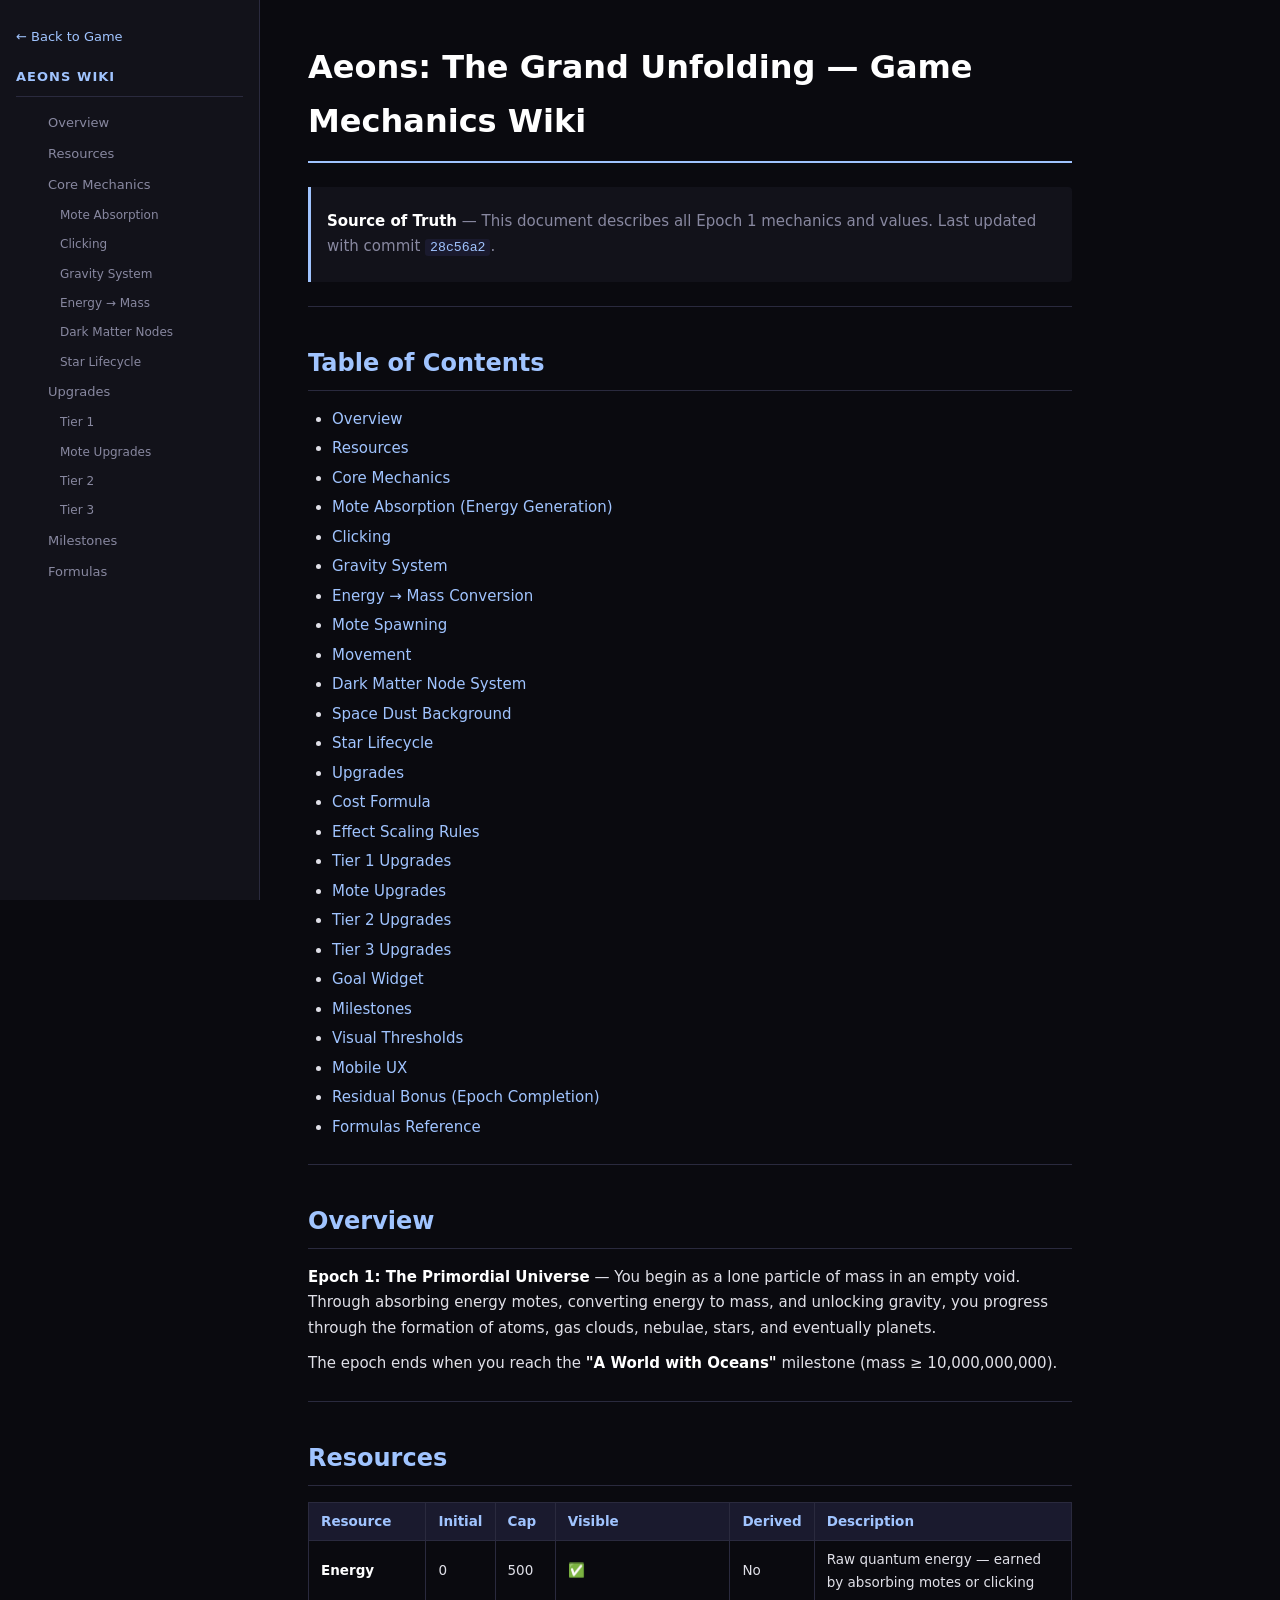
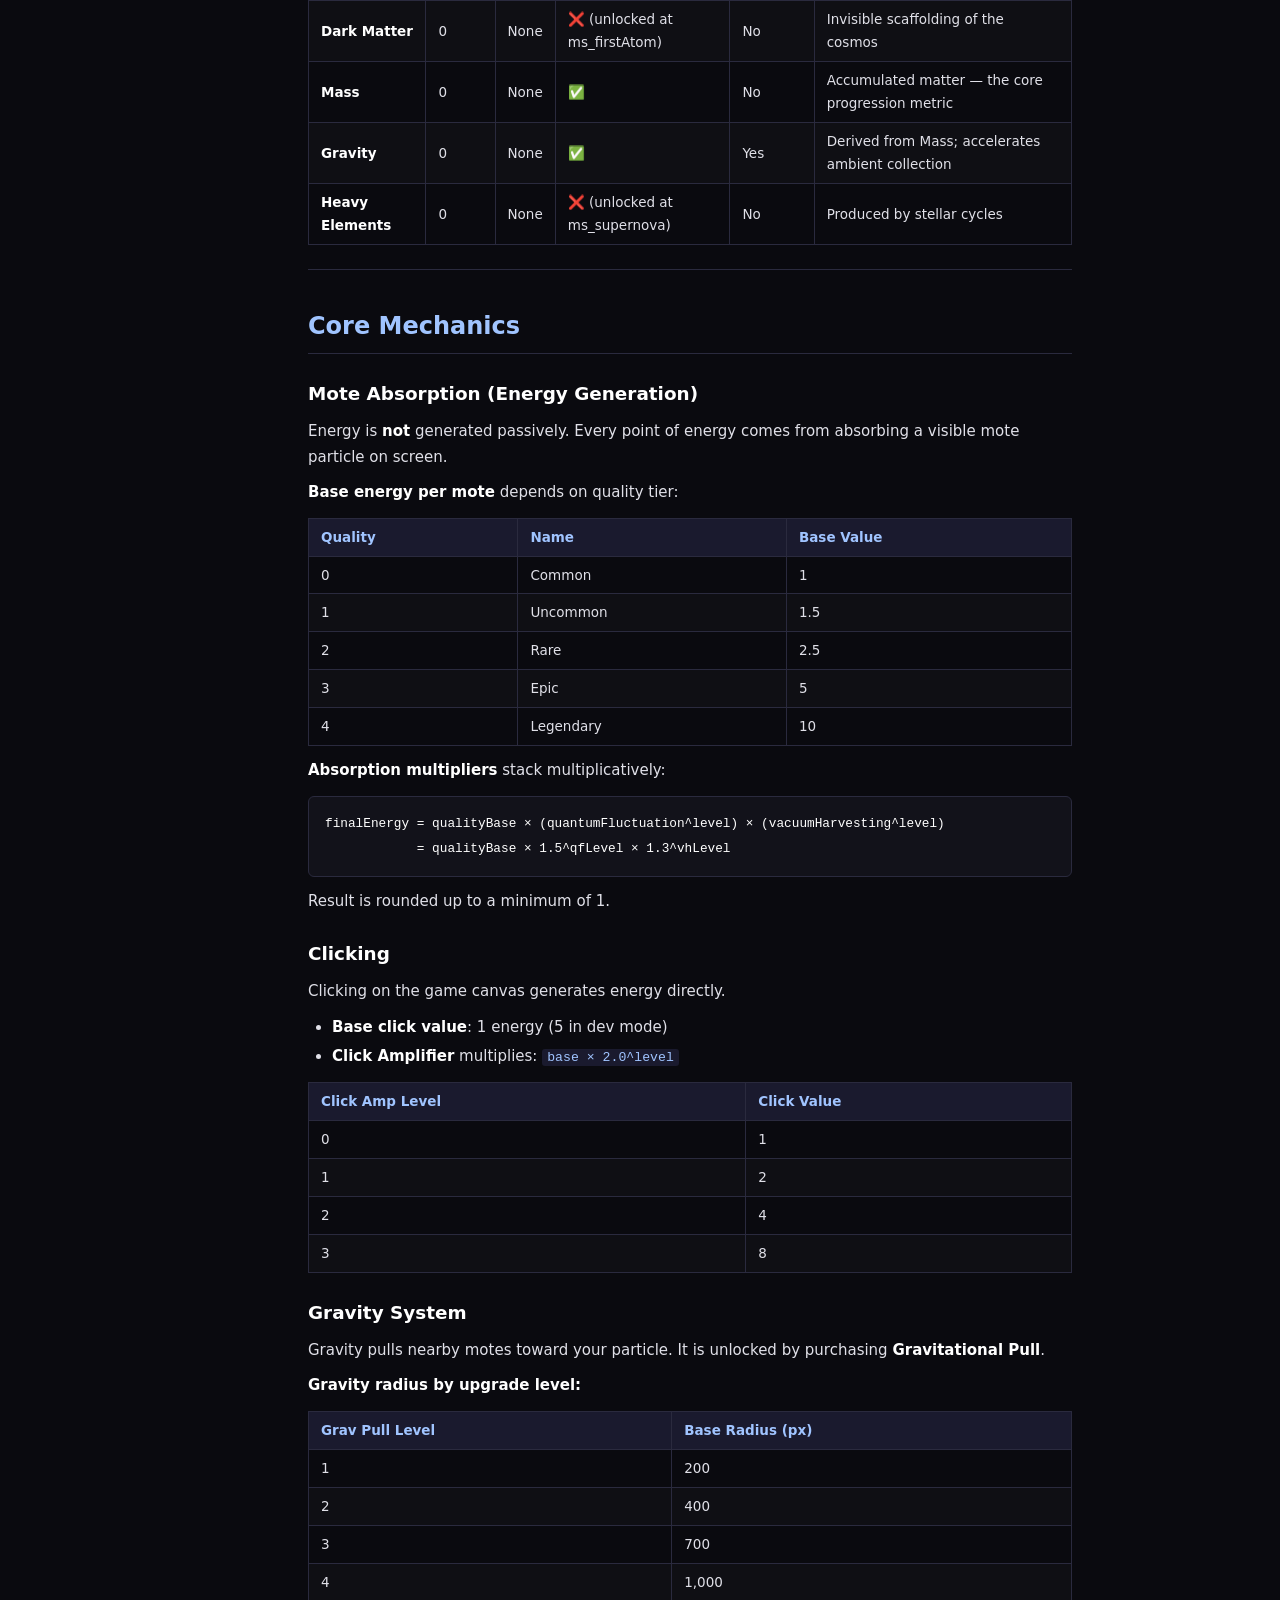
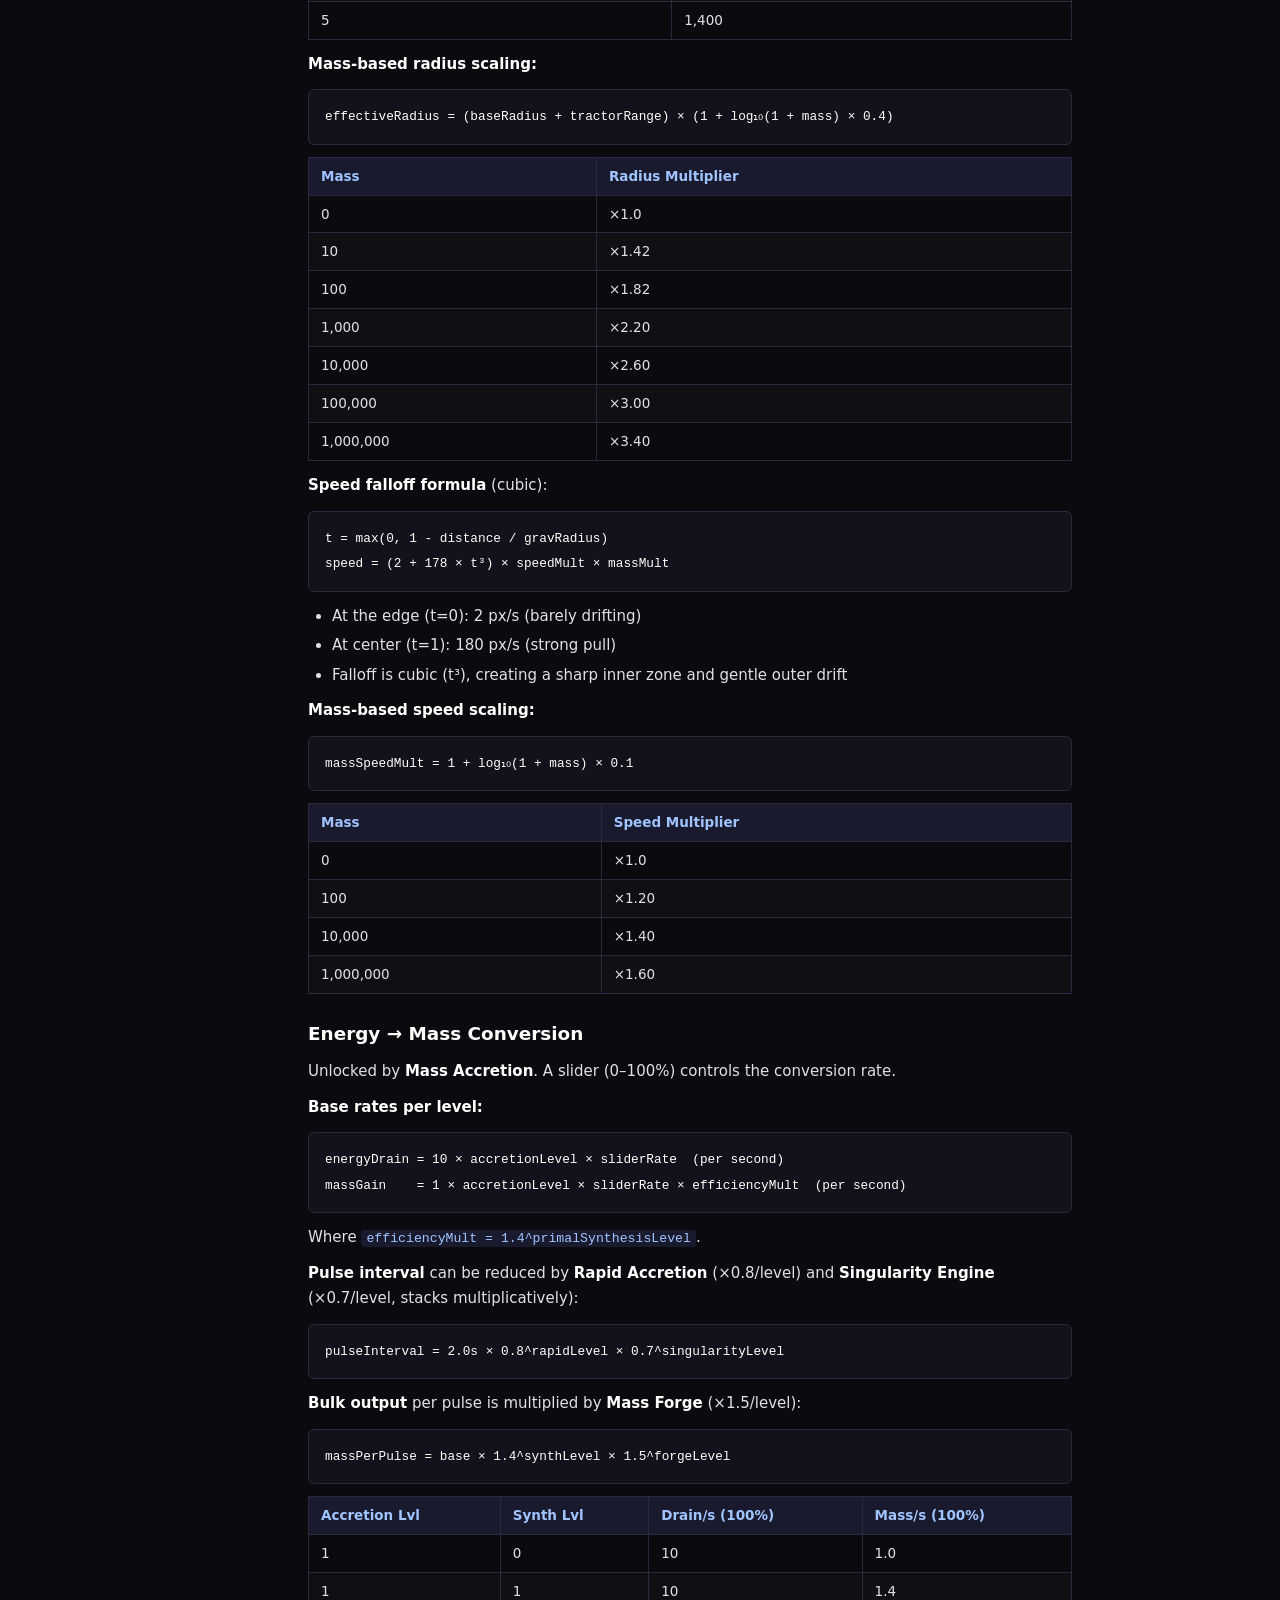
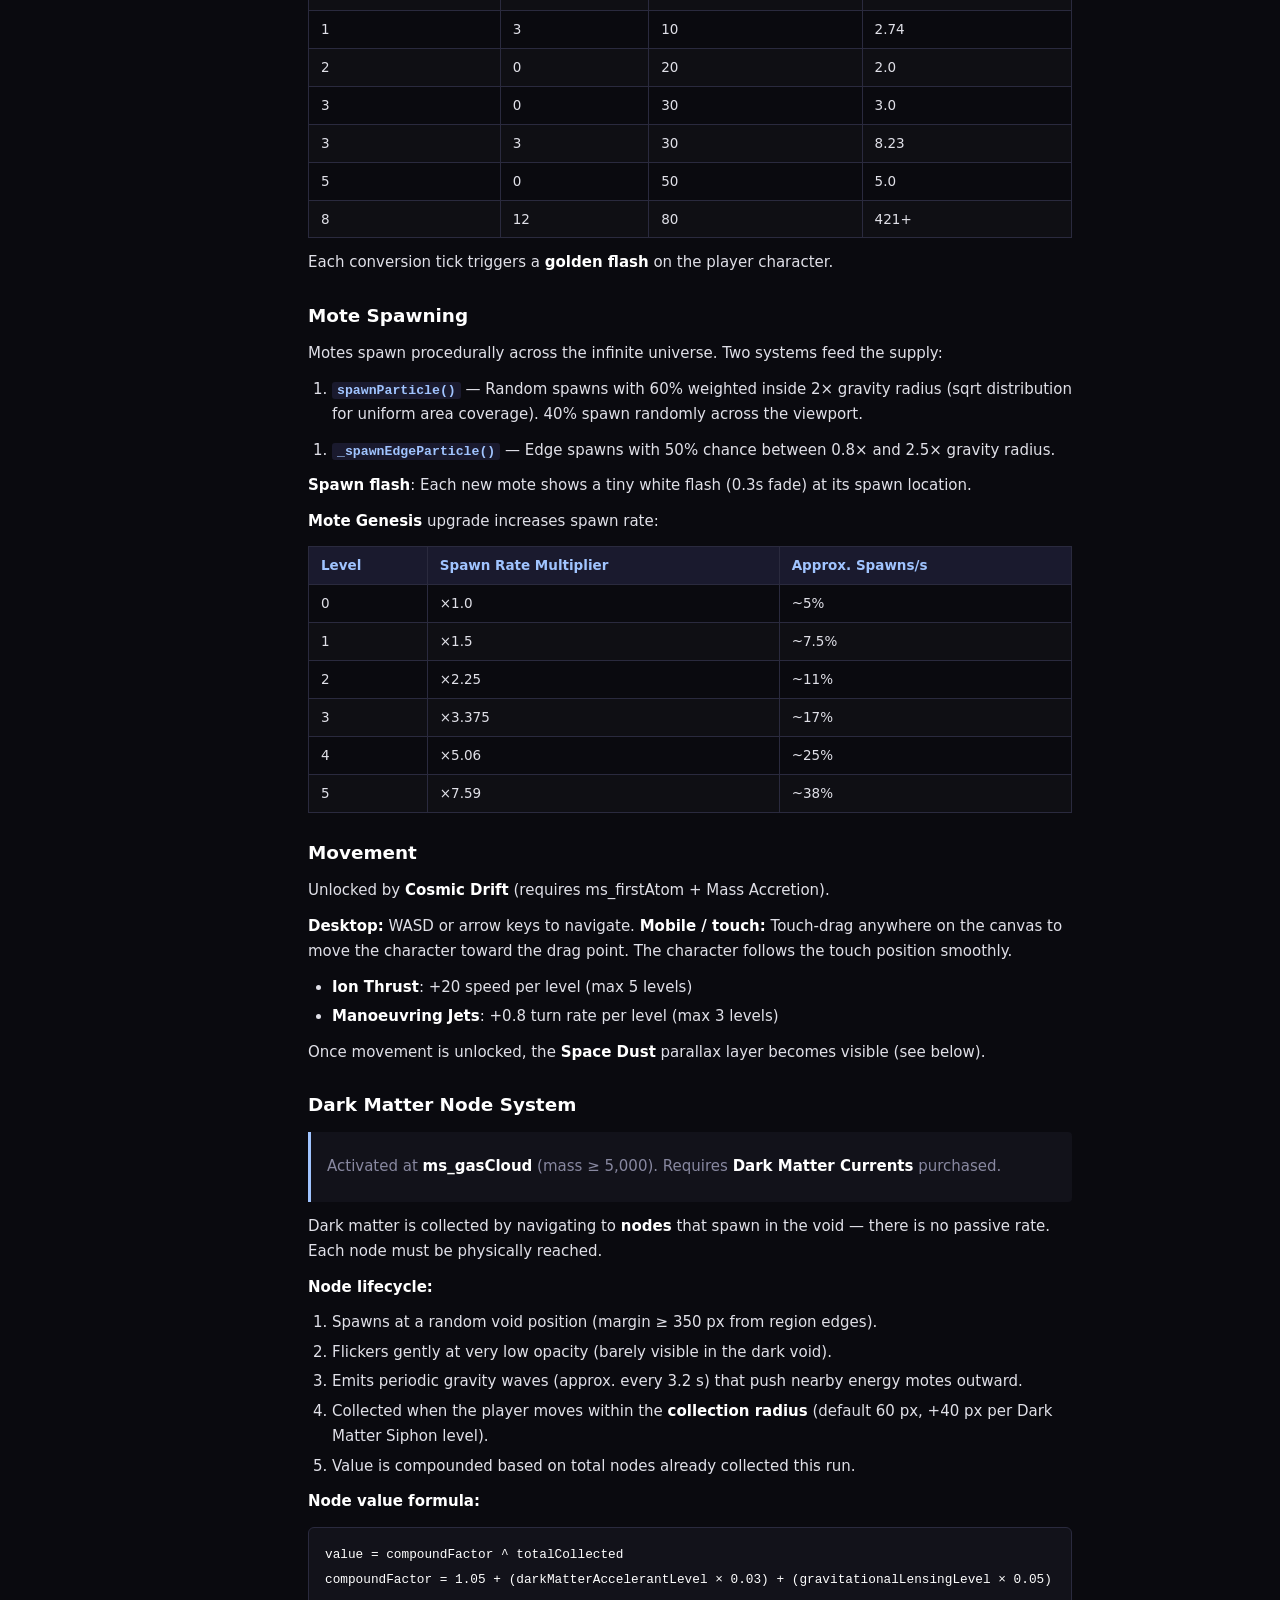
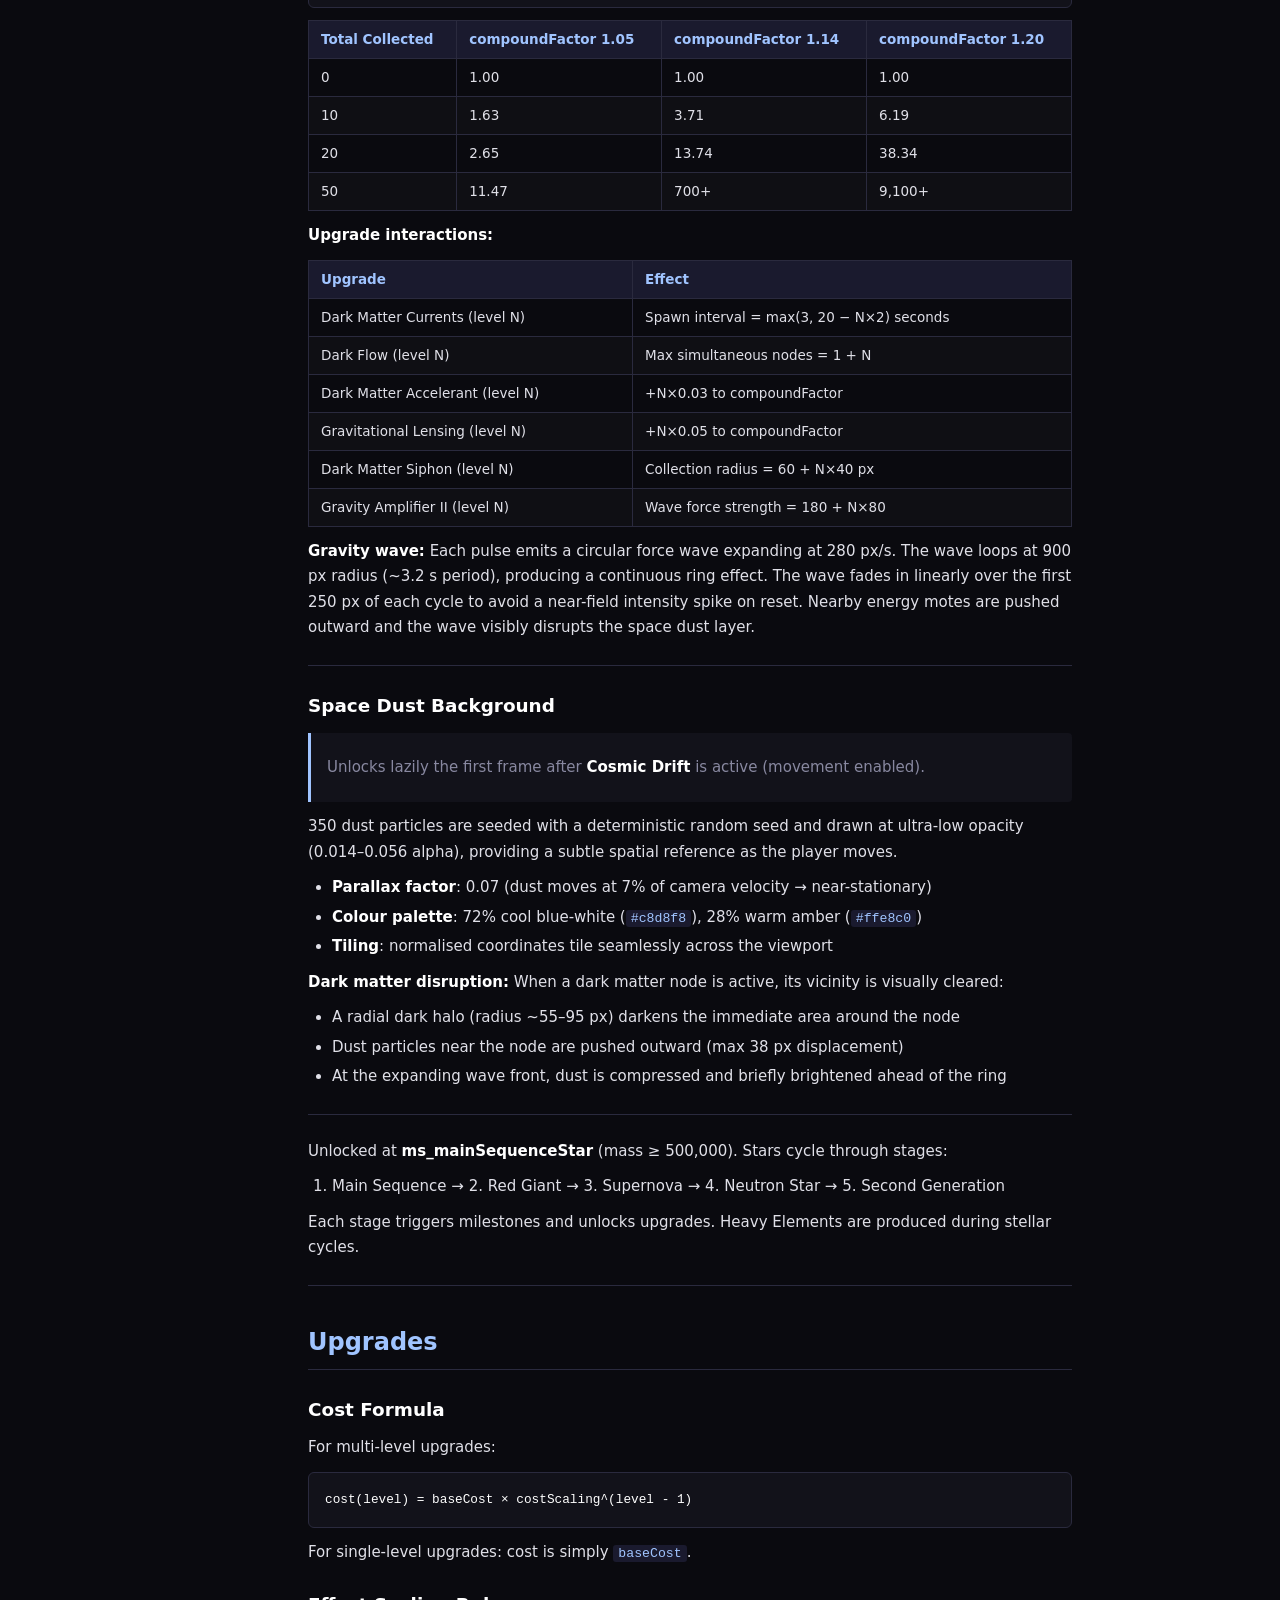
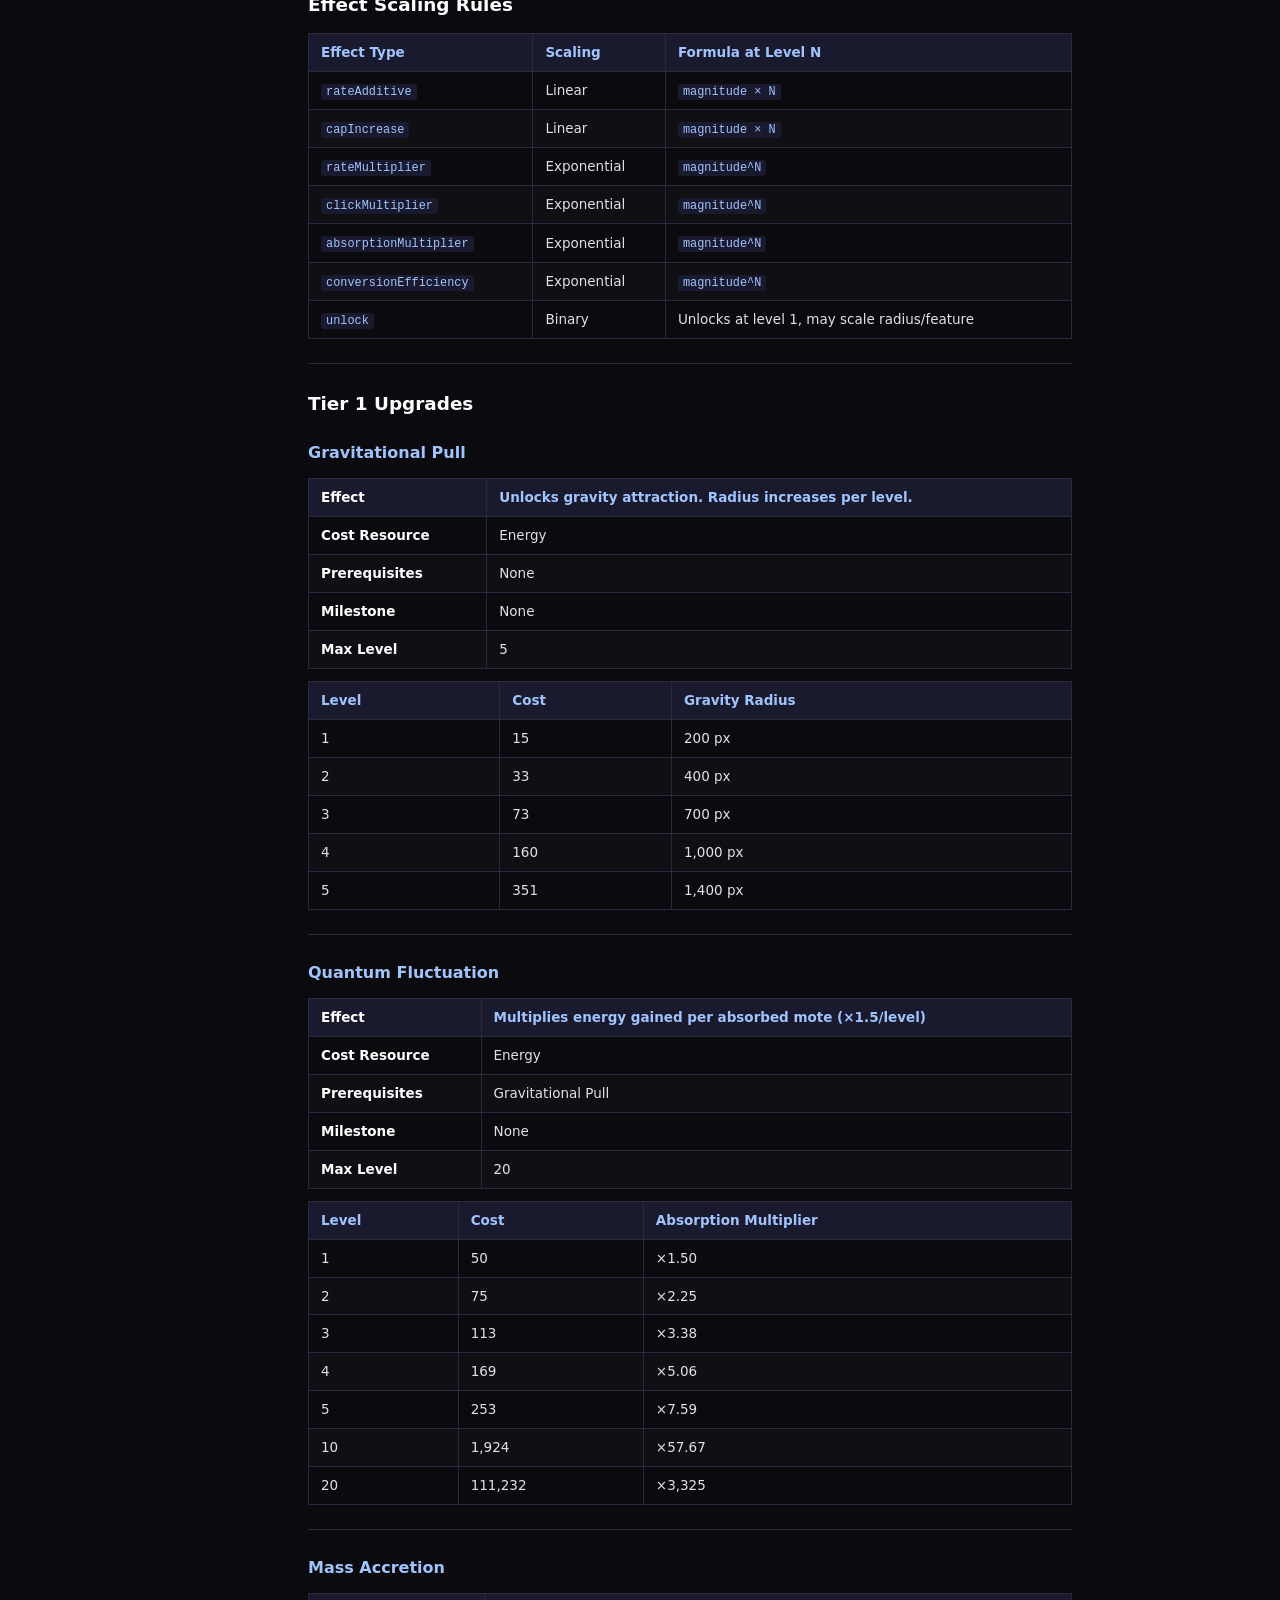
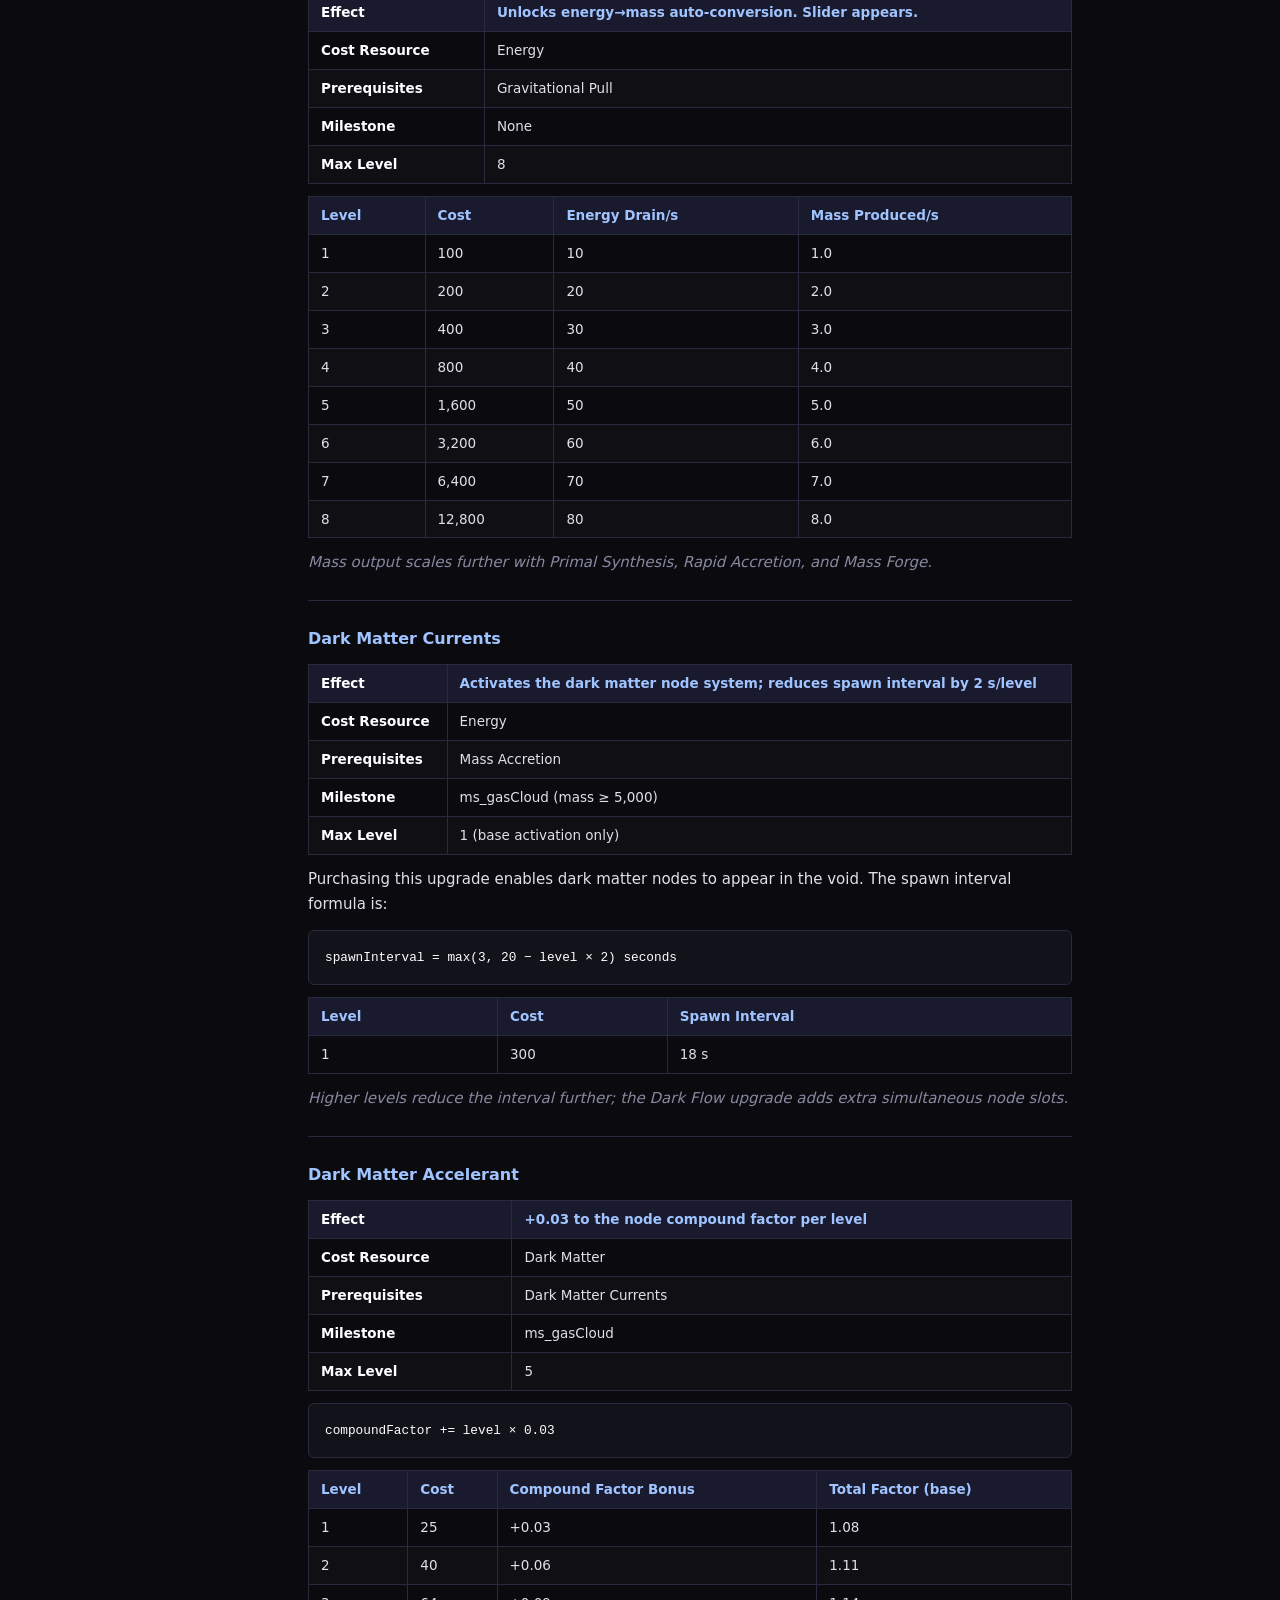
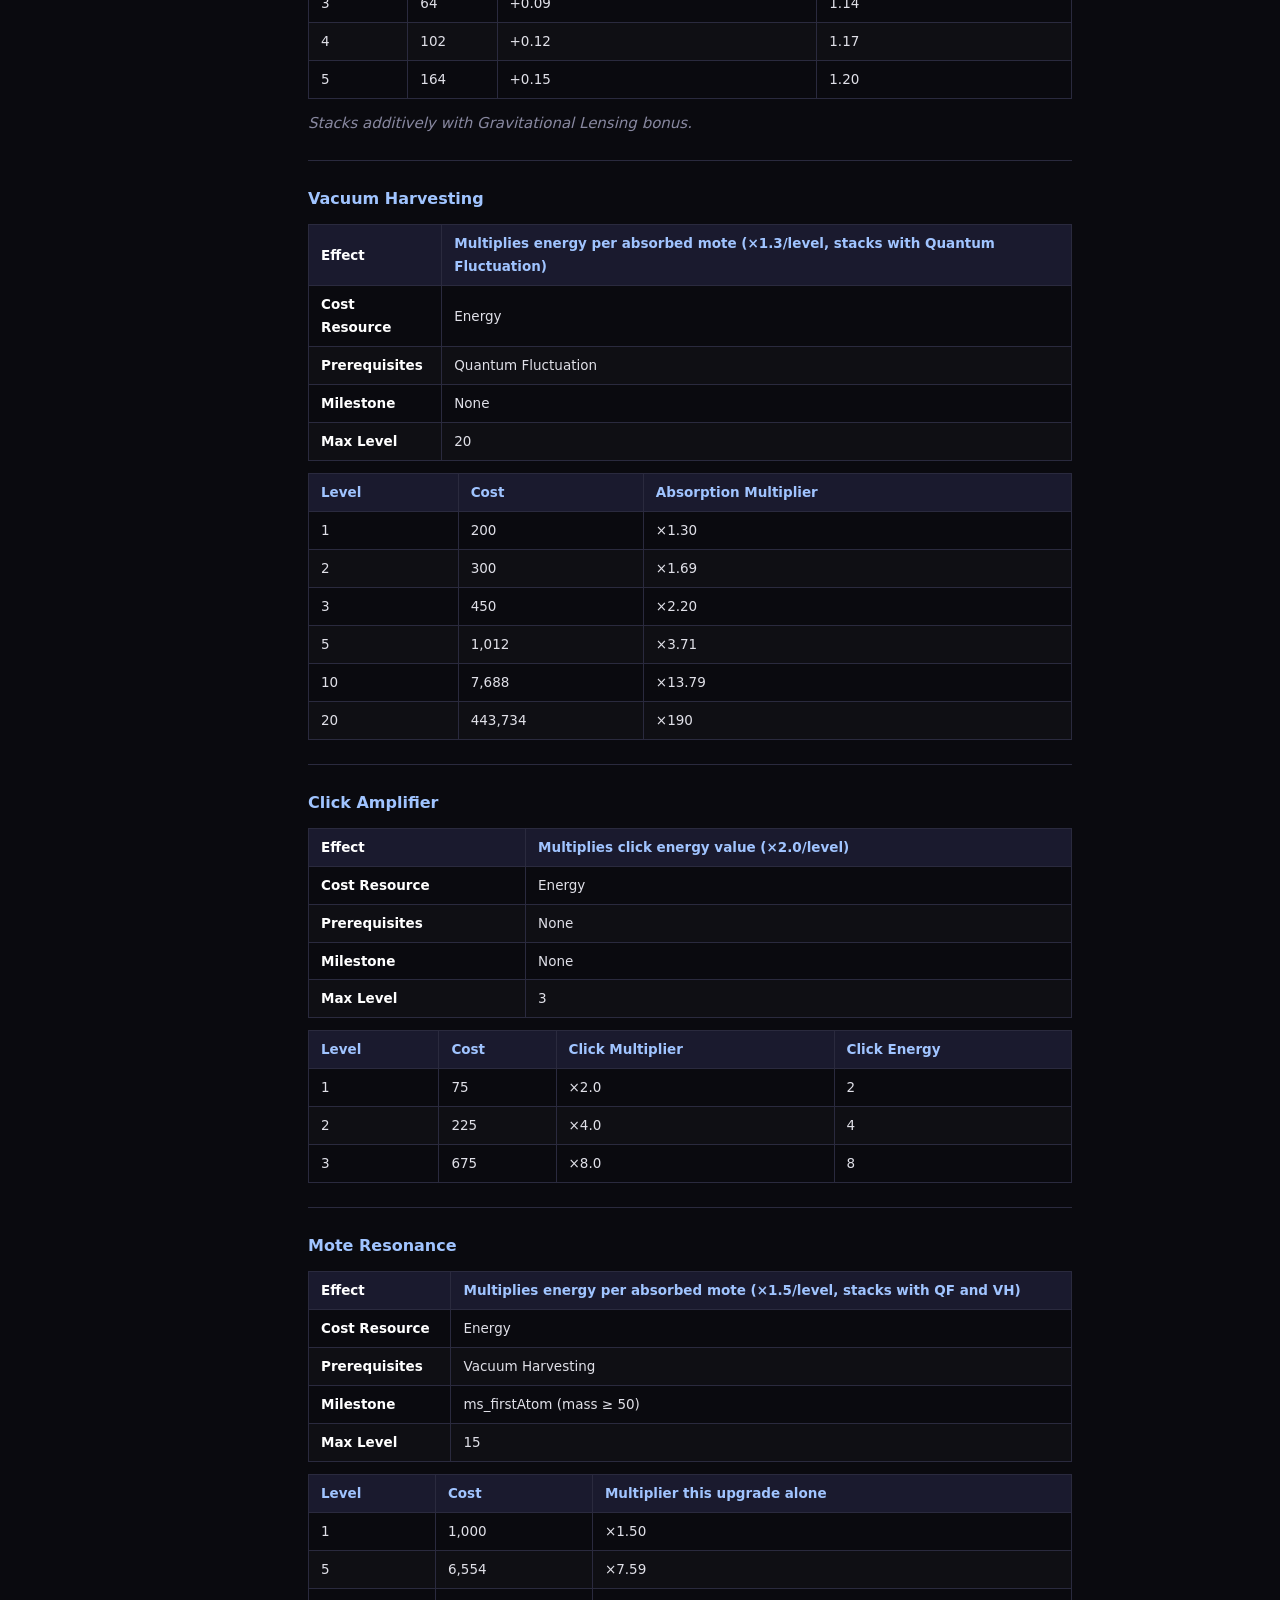
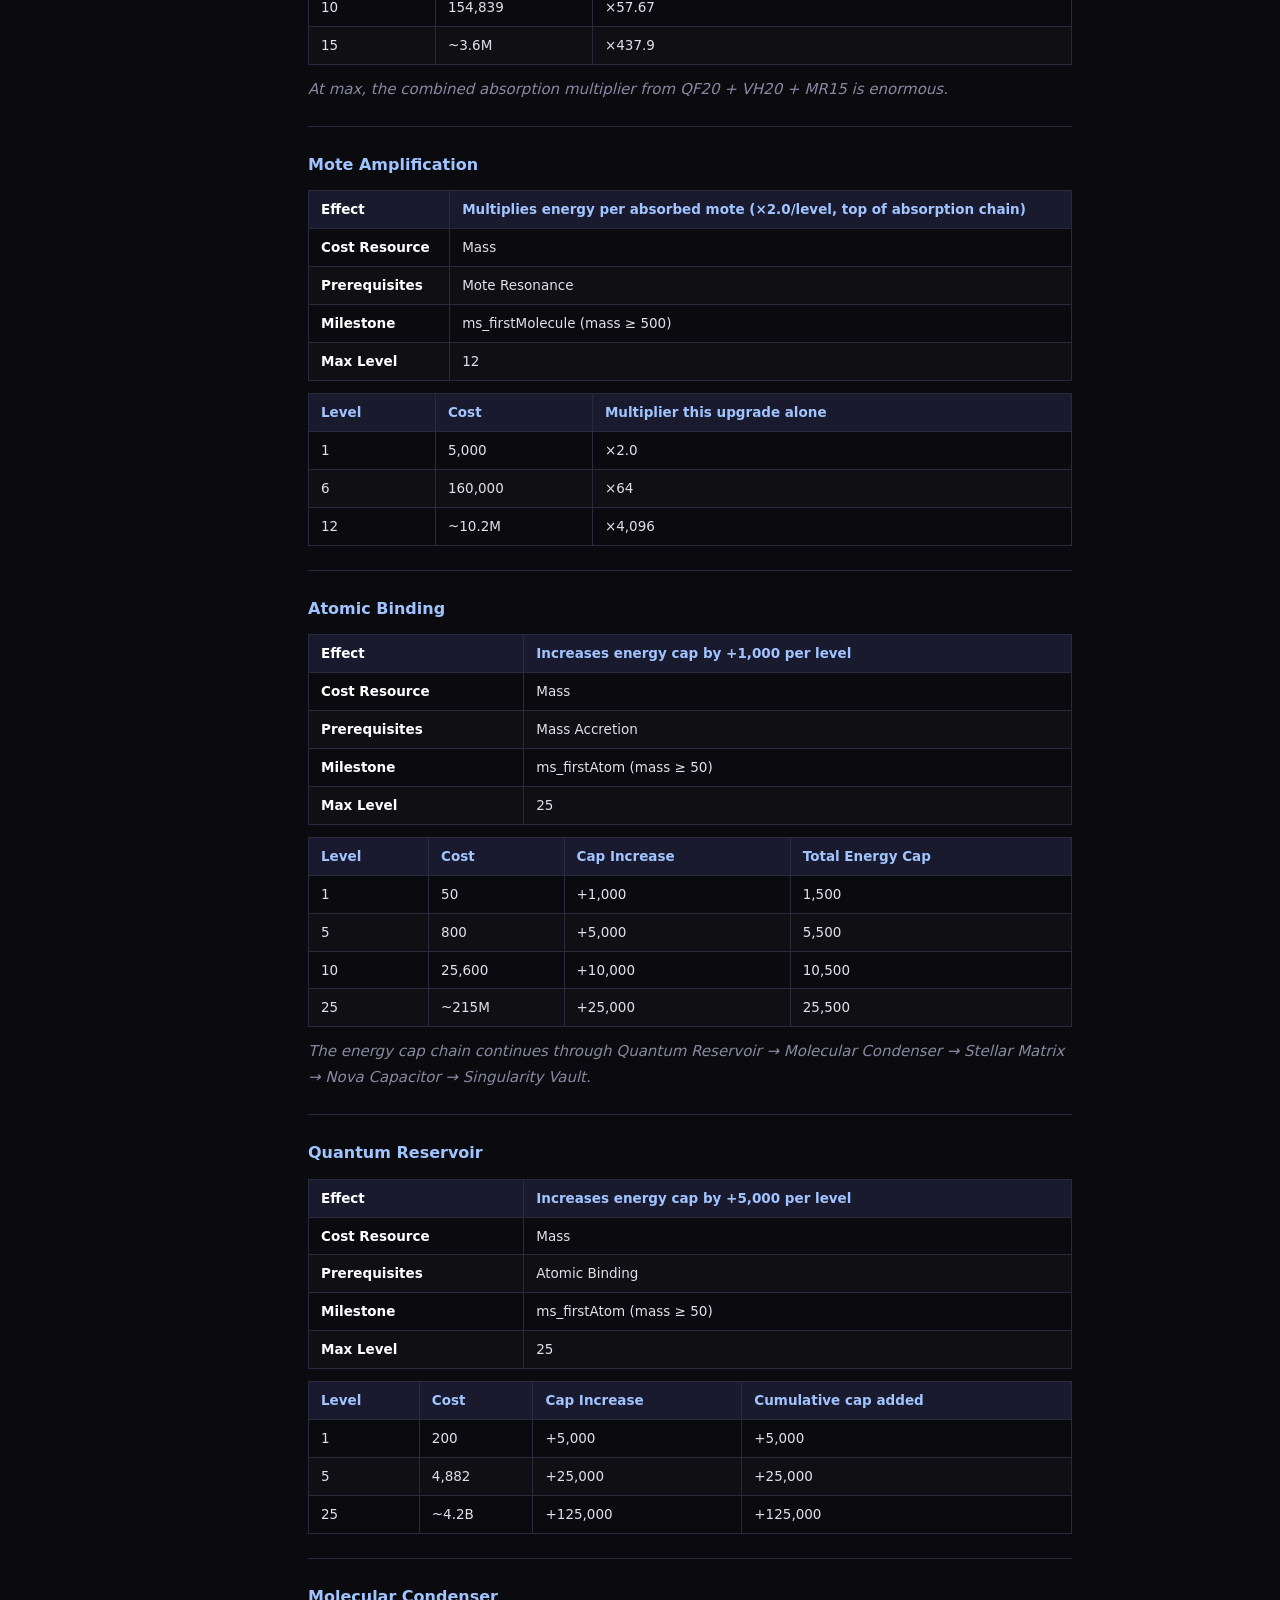
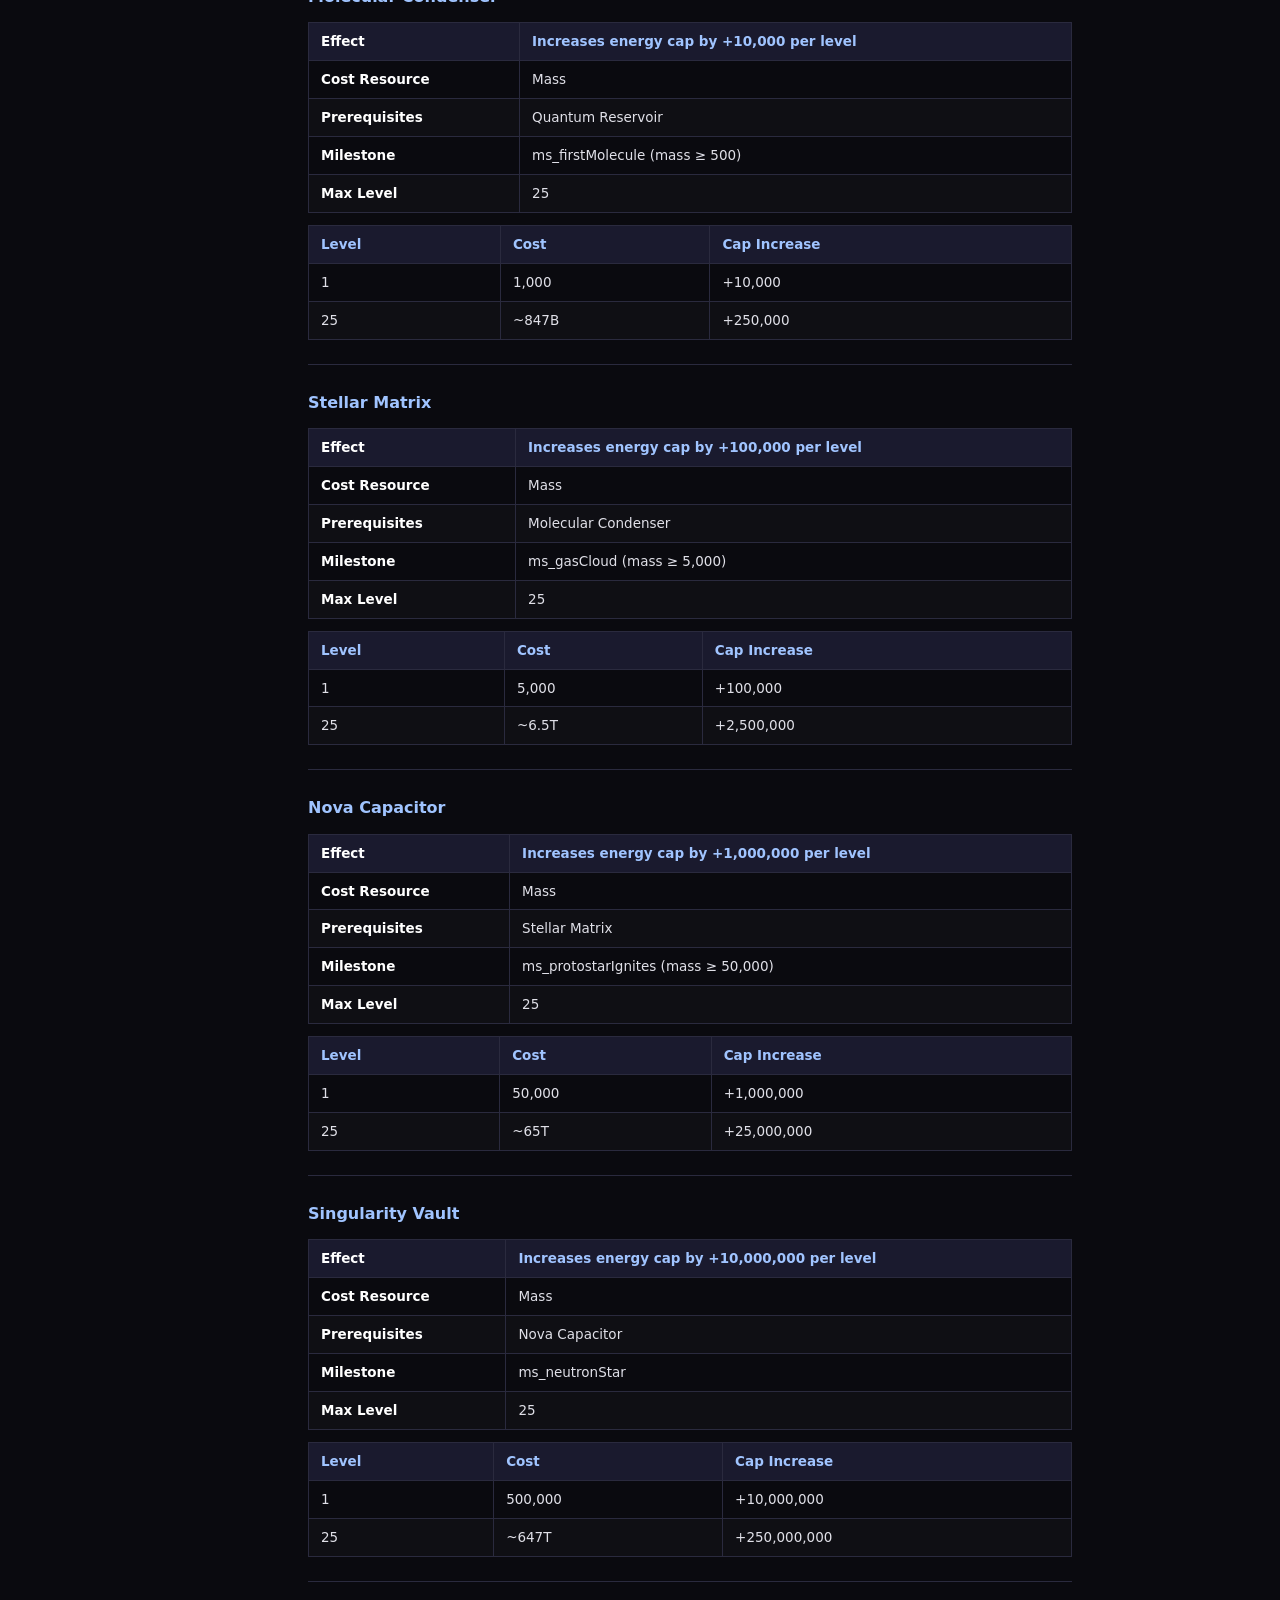
==== commit d844e161: "Deploy: d436d676662cd9cfa7aafd7f9794e9dbad751c58" ====
--- a/wiki.html
+++ b/wiki.html
@@ -228,7 +228,7 @@
     <h1 id="aeons-the-grand-unfolding-game-mechanics-wiki">Aeons: The Grand Unfolding — Game Mechanics Wiki</h1>
 <blockquote>
 <p><strong>Source of Truth</strong> — This document describes all Epoch 1 mechanics and values.
-Last updated with commit <code>0dd9b30</code>.</p>
+Last updated with commit <code>28c56a2</code>.</p>
 </blockquote>
 <hr>
 <h2 id="table-of-contents">Table of Contents</h2>
@@ -409,7 +409,7 @@
 <ol>
 <li>Spawns at a random void position (margin ≥ 350 px from region edges).</li>
 <li>Flickers gently at very low opacity (barely visible in the dark void).</li>
-<li>Emits periodic gravity waves (every 5–11 s) that push nearby energy motes outward.</li>
+<li>Emits periodic gravity waves (approx. every 3.2 s) that push nearby energy motes outward.</li>
 <li>Collected when the player moves within the <strong>collection radius</strong> (default 60 px, +40 px per Dark Matter Siphon level).</li>
 <li>Value is compounded based on total nodes already collected this run.</li>
 </ol>
@@ -435,7 +435,7 @@
 <tr><td>Dark Matter Siphon (level N)</td><td>Collection radius = 60 + N×40 px</td></tr>
 <tr><td>Gravity Amplifier II (level N)</td><td>Wave force strength = 180 + N×80</td></tr>
 </tbody></table></div>
-<p><strong>Gravity wave:</strong> Each pulse emits a circular force wave expanding at 280 px/s to radius 420 px. Nearby energy motes are pushed outward. The wave also visibly disrupts the space dust layer.</p>
+<p><strong>Gravity wave:</strong> Each pulse emits a circular force wave expanding at 280 px/s. The wave loops at 900 px radius (~3.2 s period), producing a continuous ring effect. The wave fades in linearly over the first 250 px of each cycle to avoid a near-field intensity spike on reset. Nearby energy motes are pushed outward and the wave visibly disrupts the space dust layer.</p>
 <hr>
 <h3 id="space-dust-background">Space Dust Background</h3>
 <blockquote>
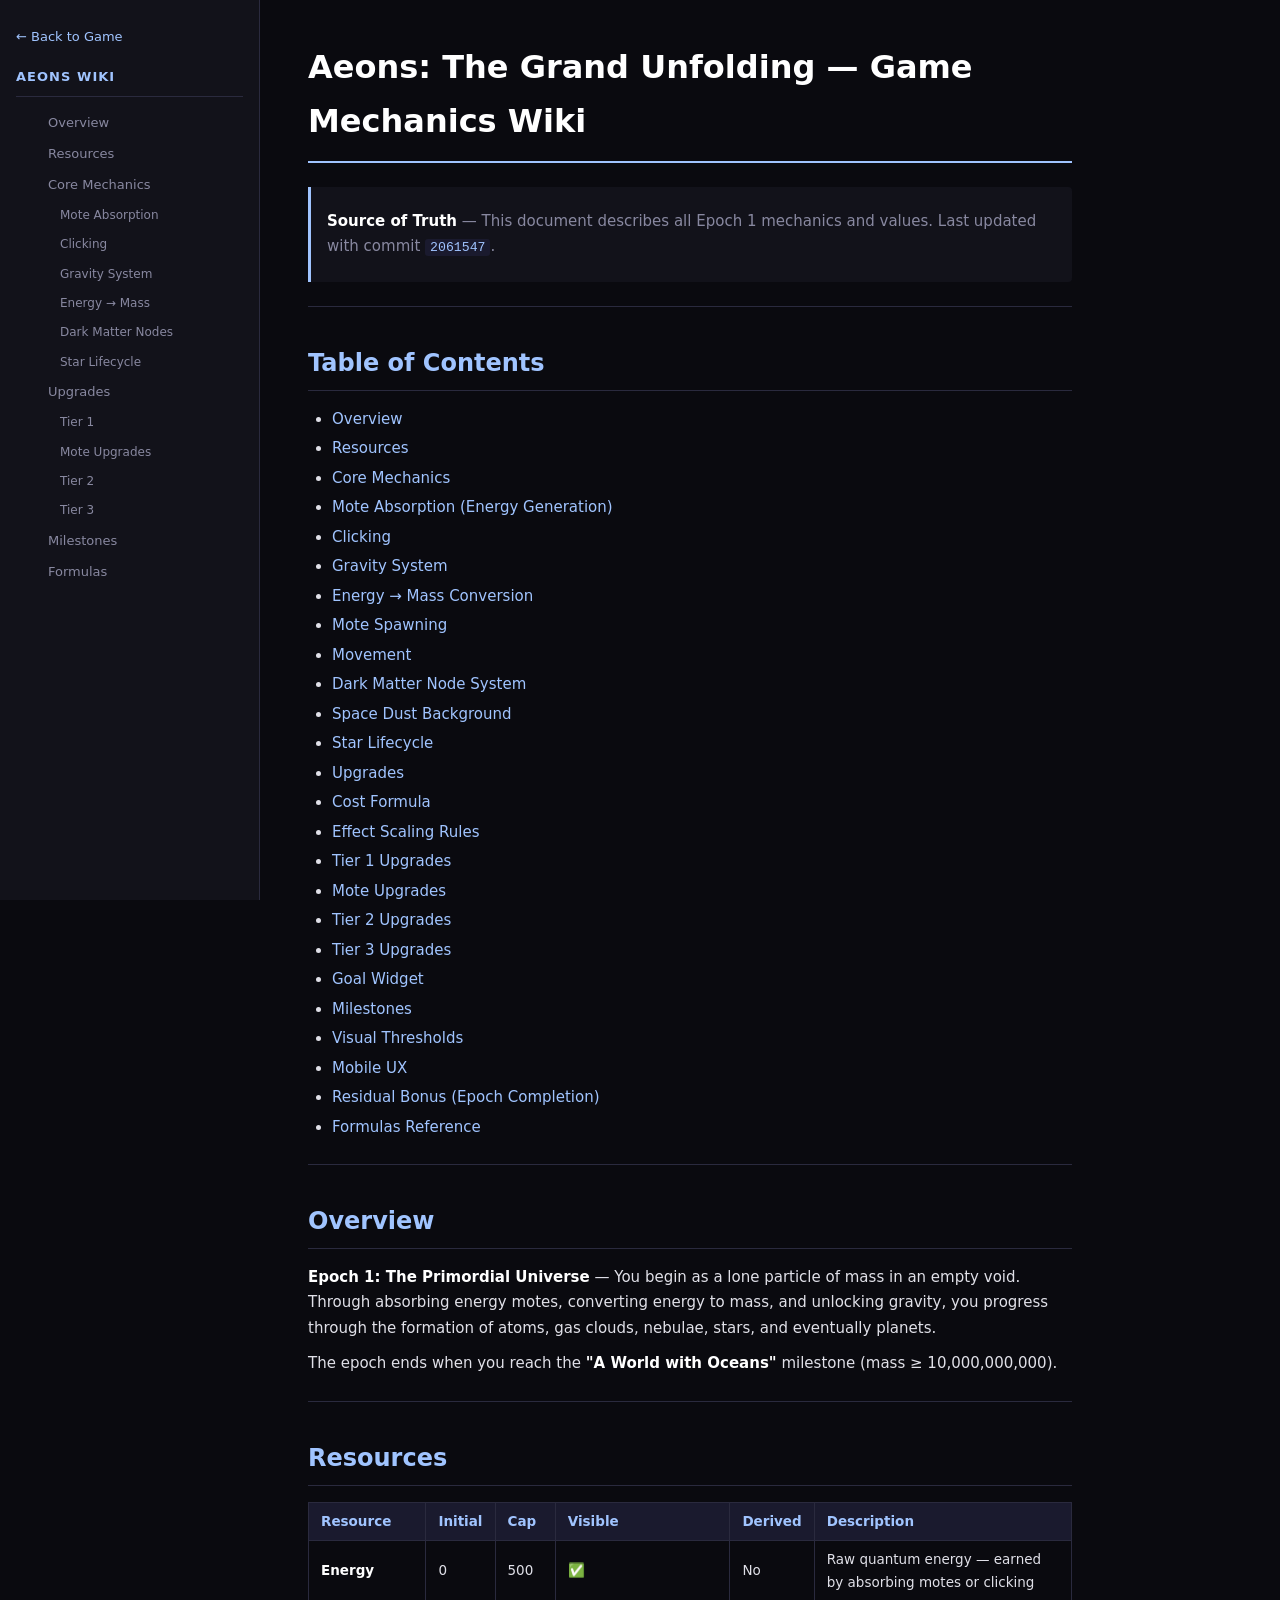
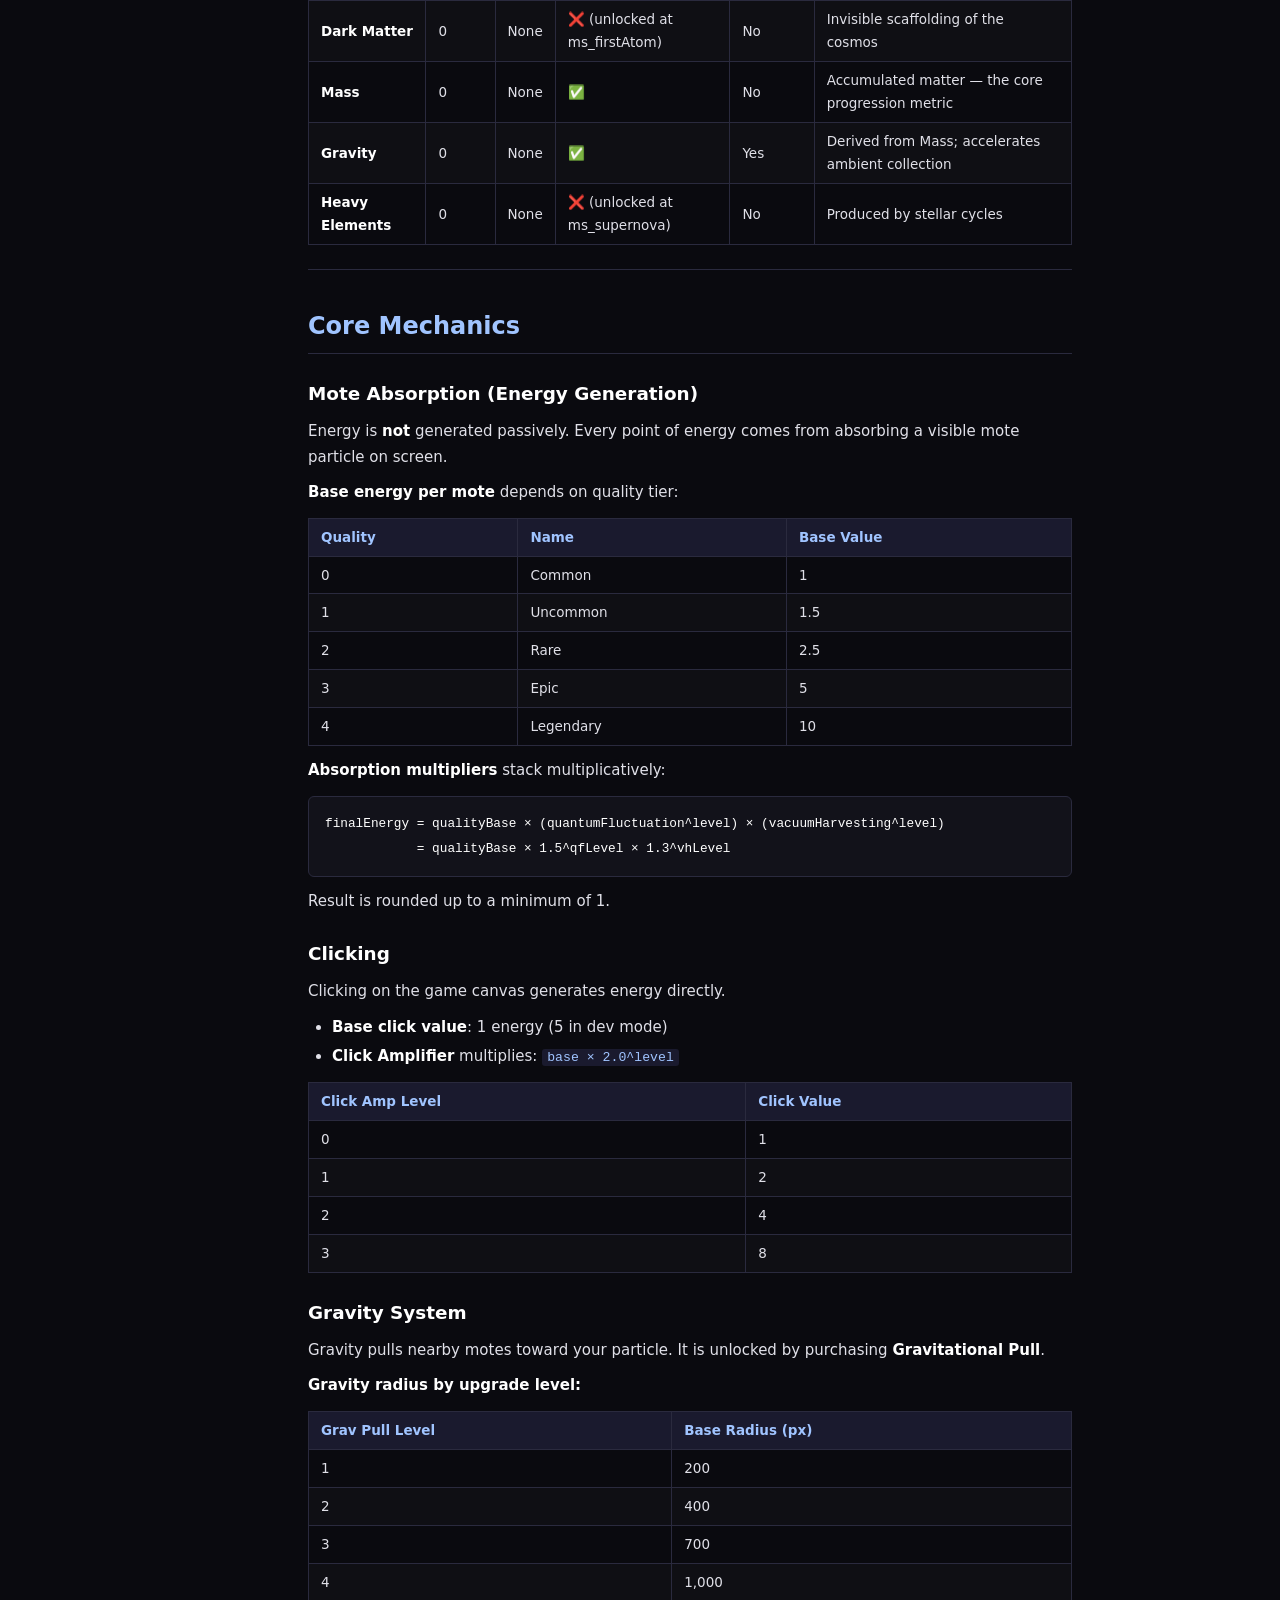
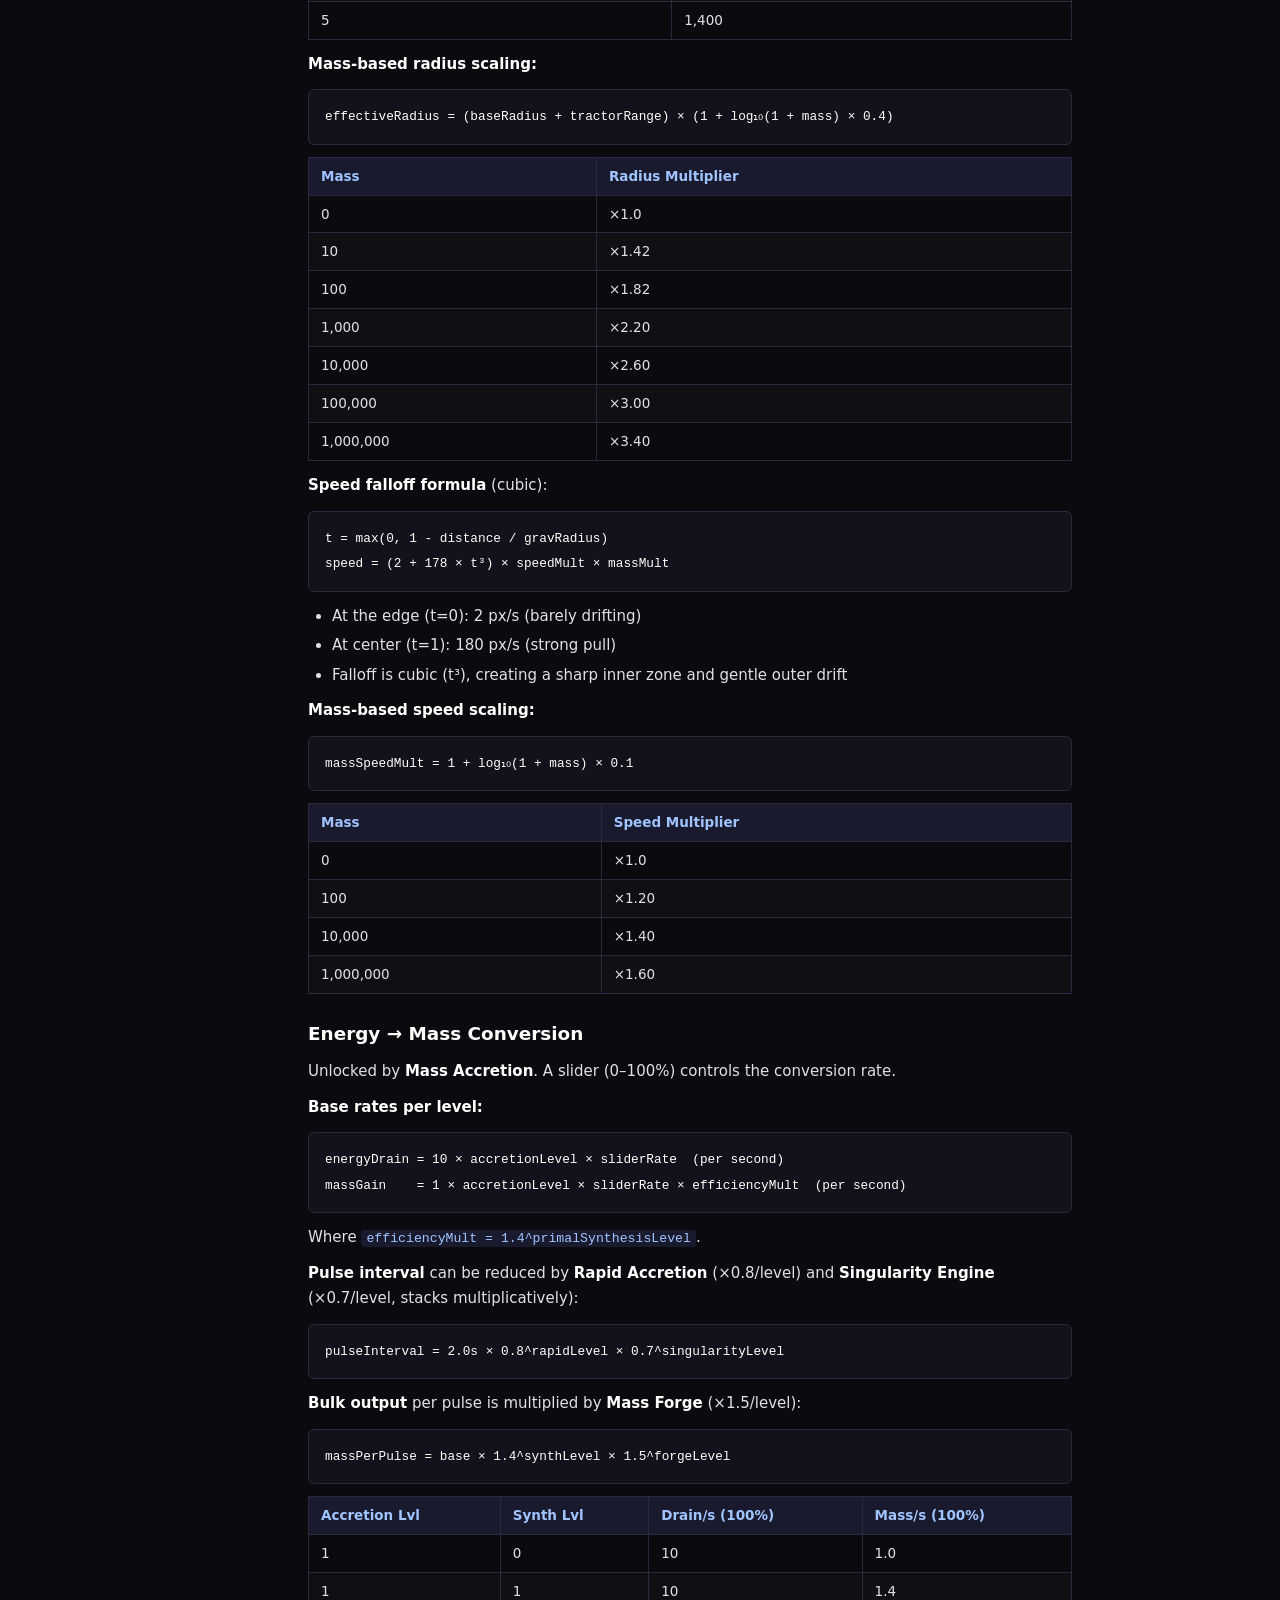
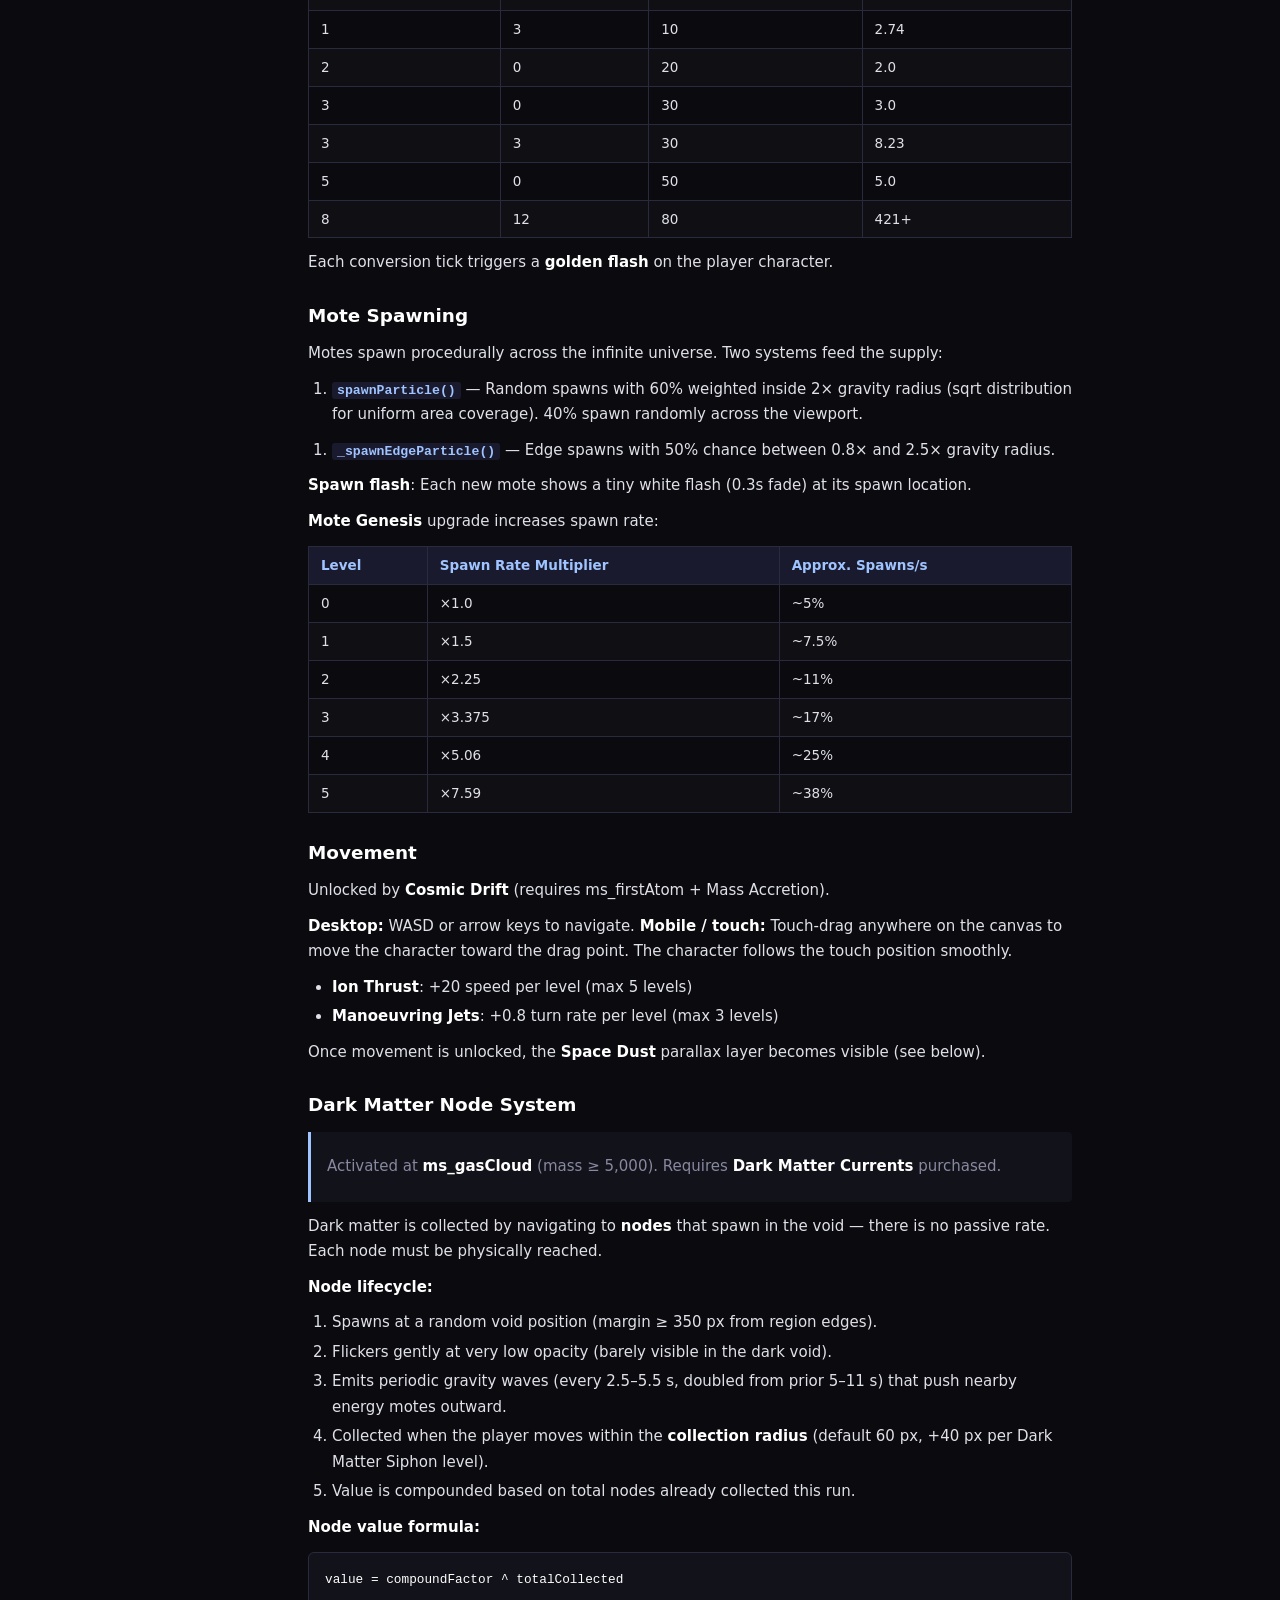
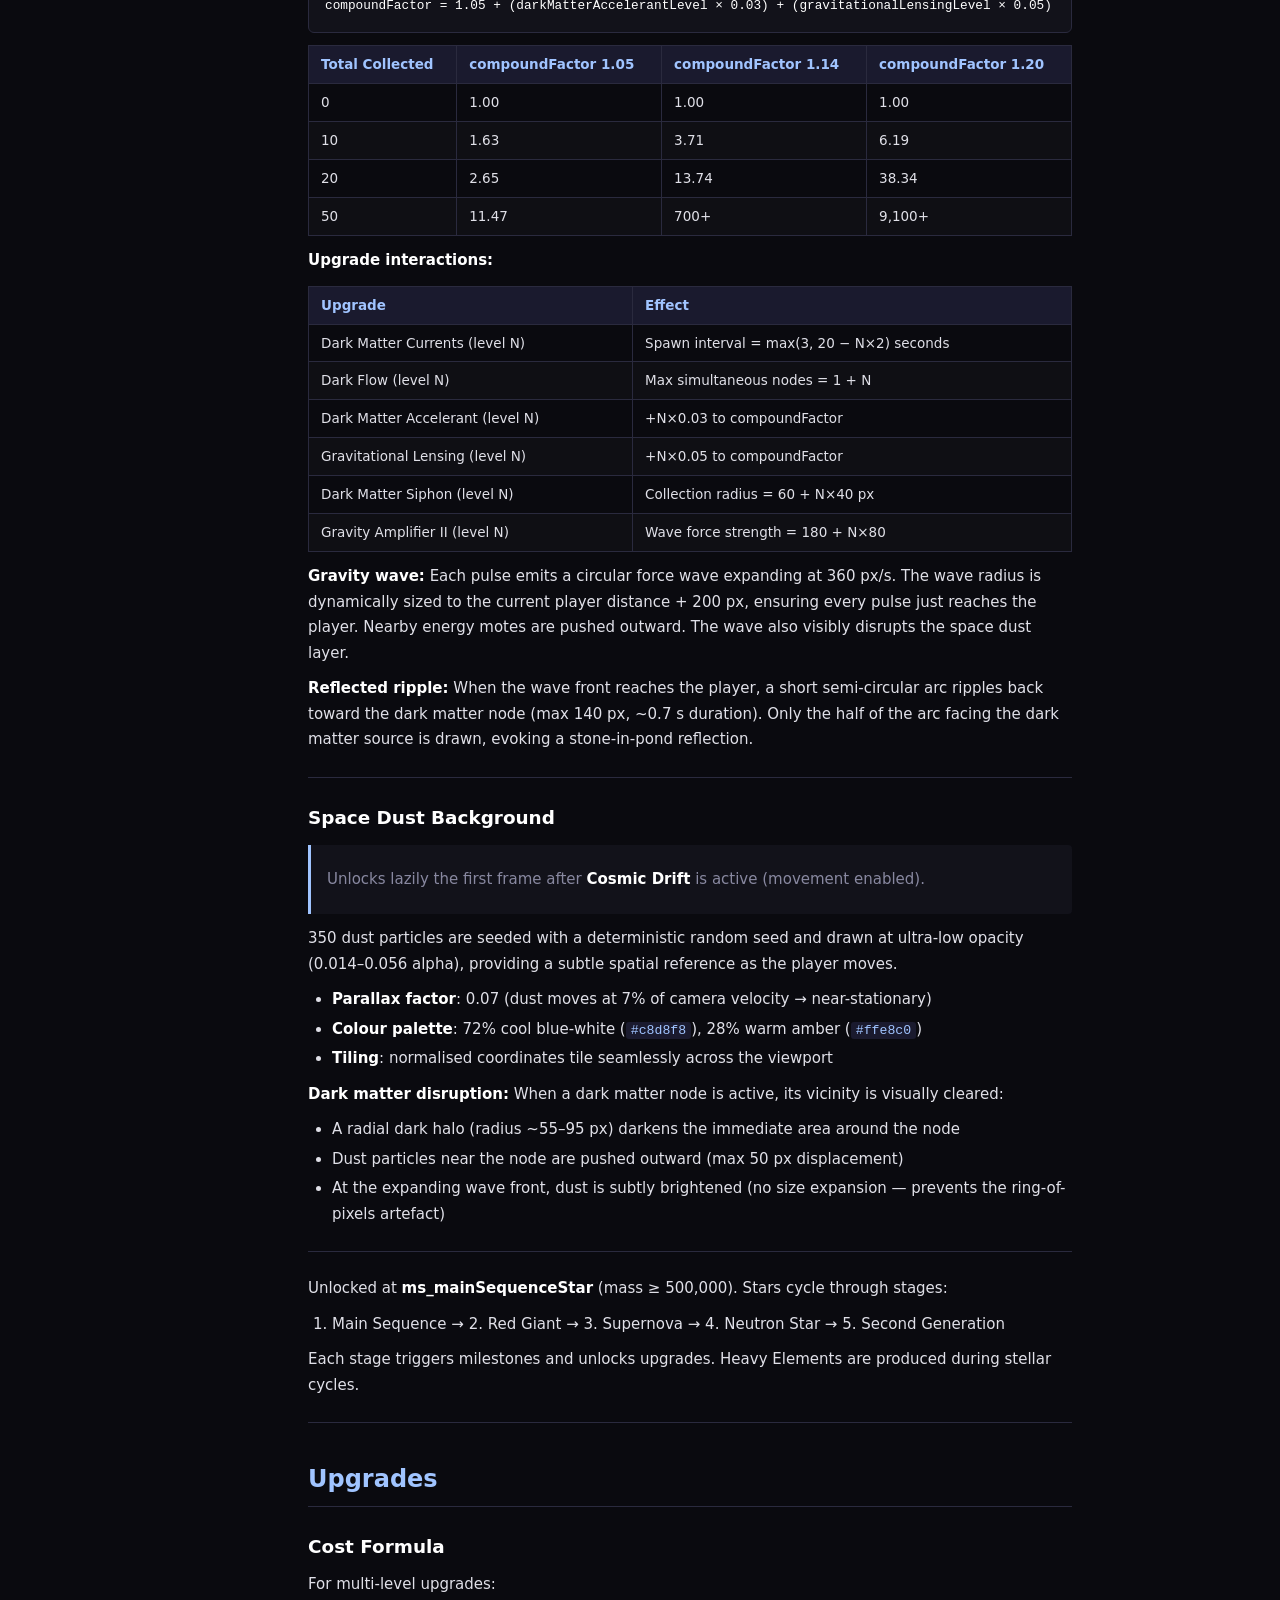
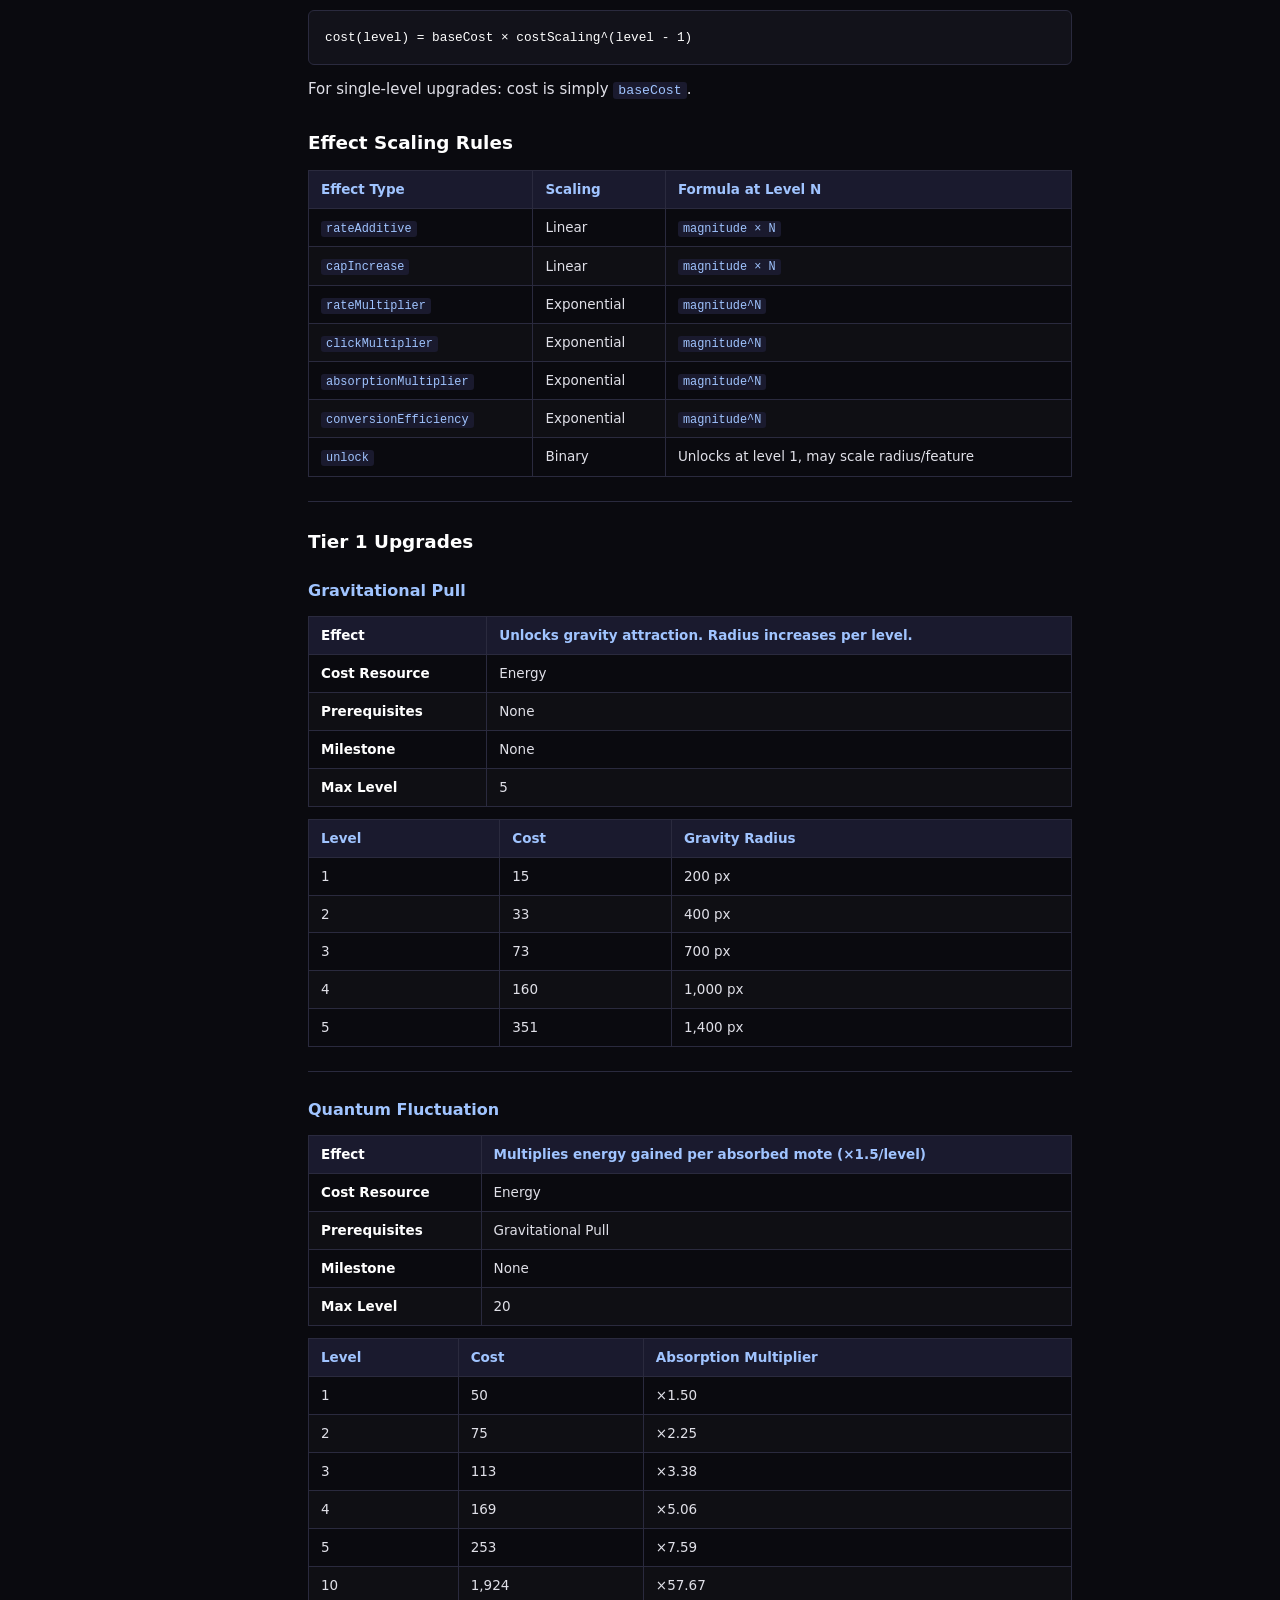
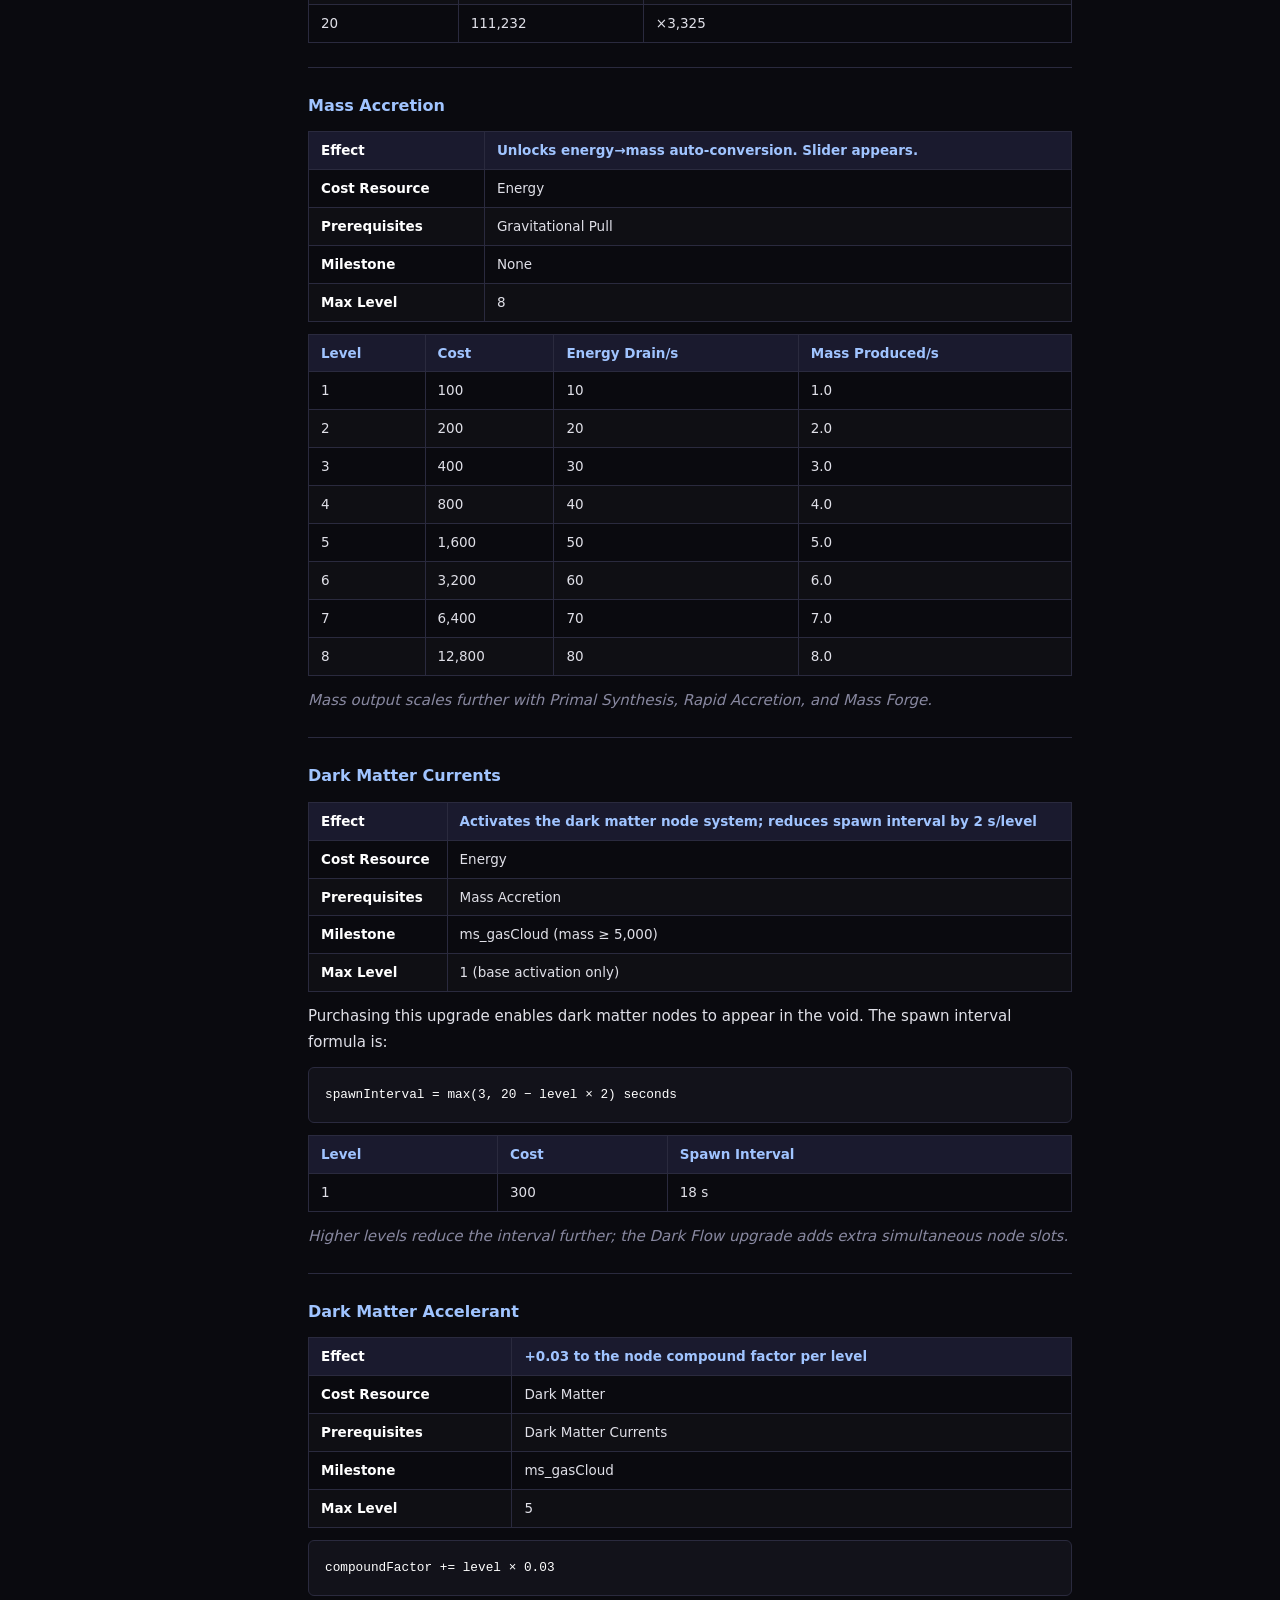
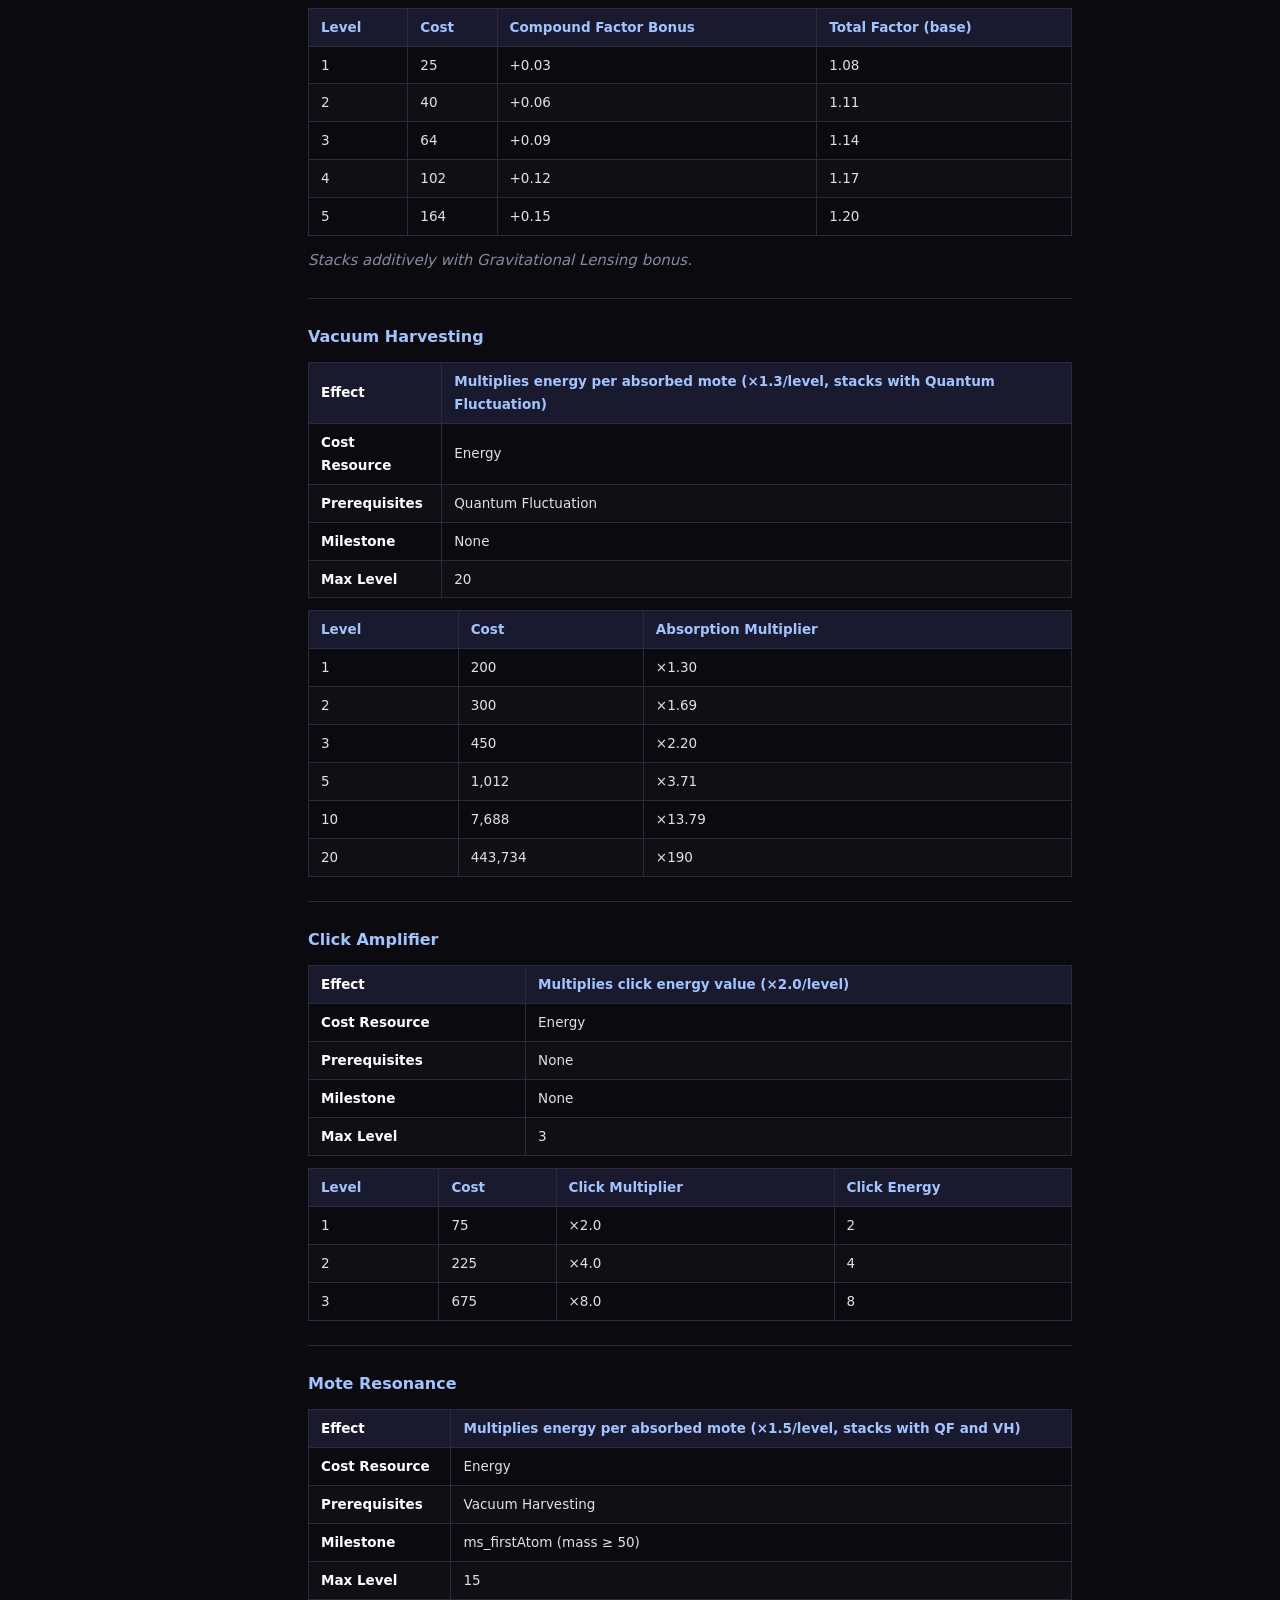
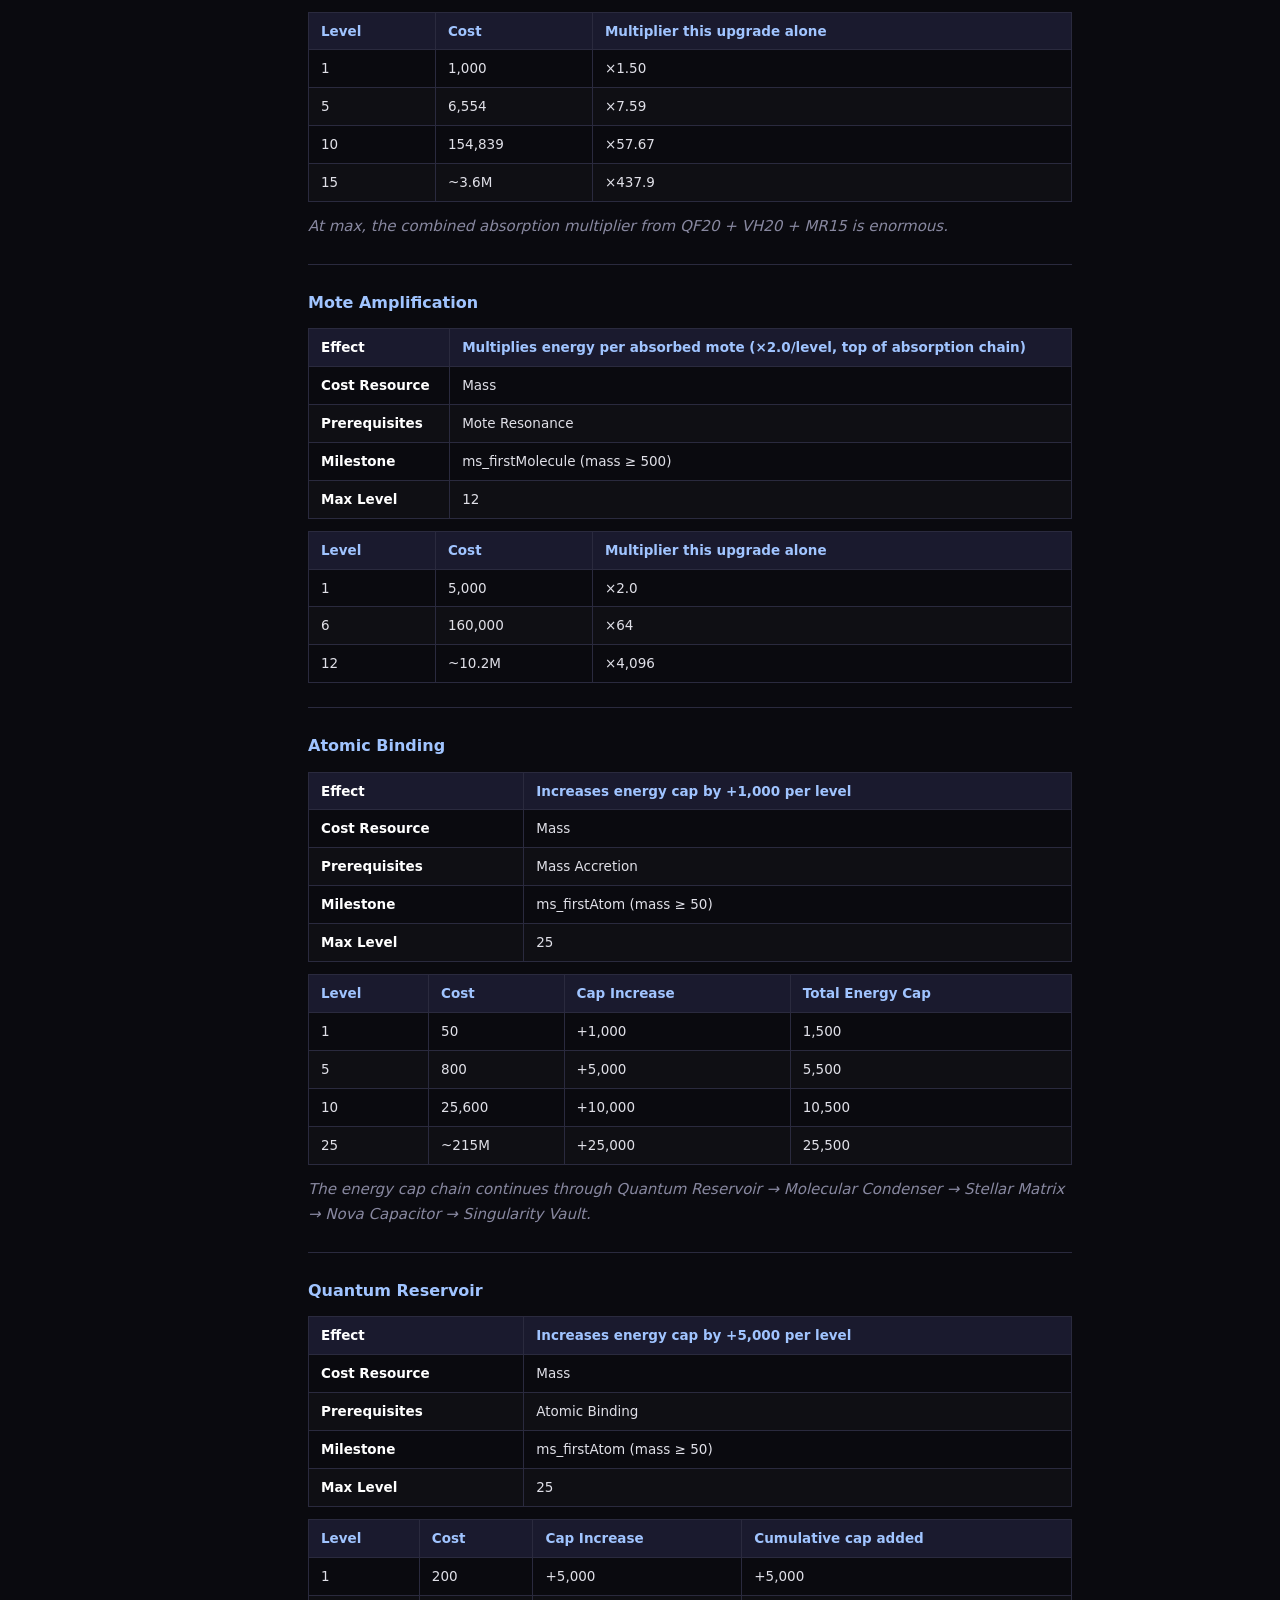
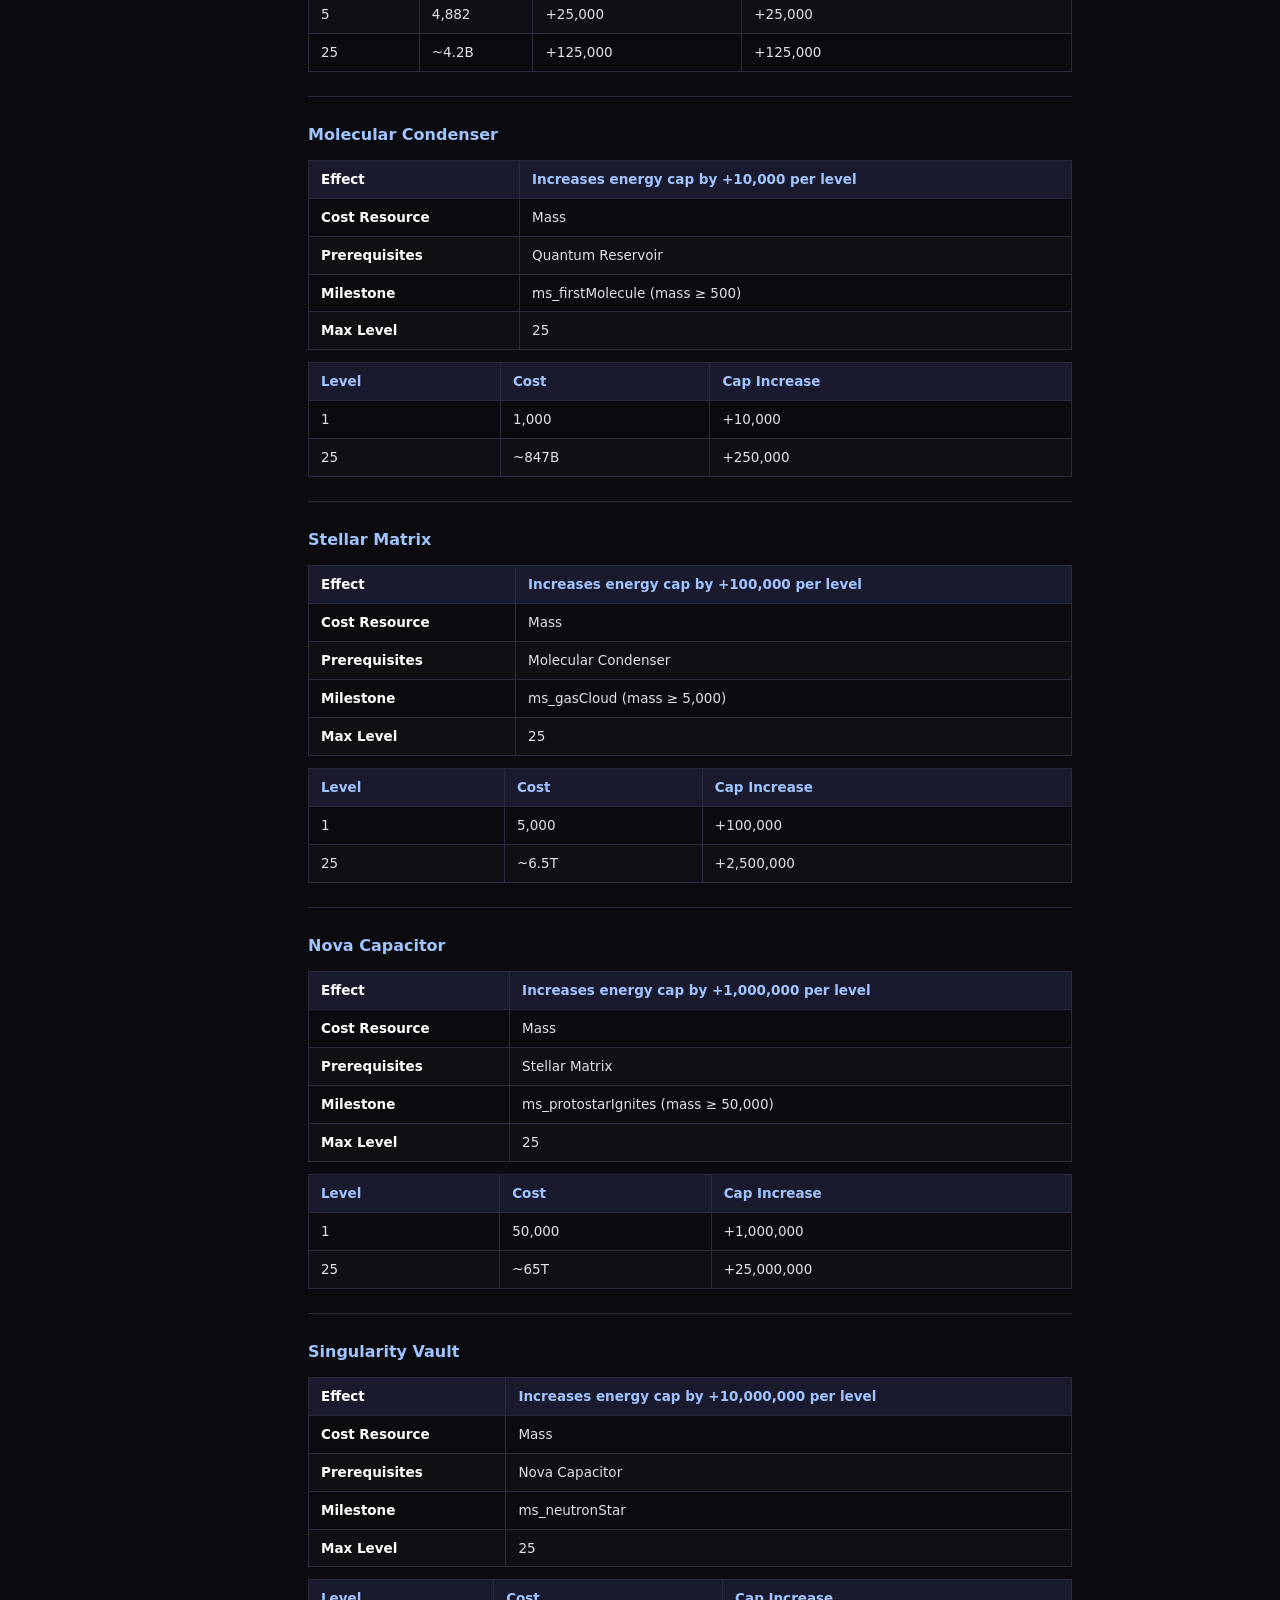
==== commit 5272cfc1: "Deploy: e93591d34ace47a9391e1259ce5ad9f6d95091cb" ====
--- a/wiki.html
+++ b/wiki.html
@@ -228,7 +228,7 @@
     <h1 id="aeons-the-grand-unfolding-game-mechanics-wiki">Aeons: The Grand Unfolding — Game Mechanics Wiki</h1>
 <blockquote>
 <p><strong>Source of Truth</strong> — This document describes all Epoch 1 mechanics and values.
-Last updated with commit <code>28c56a2</code>.</p>
+Last updated with commit <code>2061547</code>.</p>
 </blockquote>
 <hr>
 <h2 id="table-of-contents">Table of Contents</h2>
@@ -409,7 +409,7 @@
 <ol>
 <li>Spawns at a random void position (margin ≥ 350 px from region edges).</li>
 <li>Flickers gently at very low opacity (barely visible in the dark void).</li>
-<li>Emits periodic gravity waves (approx. every 3.2 s) that push nearby energy motes outward.</li>
+<li>Emits periodic gravity waves (every 2.5–5.5 s, doubled from prior 5–11 s) that push nearby energy motes outward.</li>
 <li>Collected when the player moves within the <strong>collection radius</strong> (default 60 px, +40 px per Dark Matter Siphon level).</li>
 <li>Value is compounded based on total nodes already collected this run.</li>
 </ol>
@@ -435,7 +435,8 @@
 <tr><td>Dark Matter Siphon (level N)</td><td>Collection radius = 60 + N×40 px</td></tr>
 <tr><td>Gravity Amplifier II (level N)</td><td>Wave force strength = 180 + N×80</td></tr>
 </tbody></table></div>
-<p><strong>Gravity wave:</strong> Each pulse emits a circular force wave expanding at 280 px/s. The wave loops at 900 px radius (~3.2 s period), producing a continuous ring effect. The wave fades in linearly over the first 250 px of each cycle to avoid a near-field intensity spike on reset. Nearby energy motes are pushed outward and the wave visibly disrupts the space dust layer.</p>
+<p><strong>Gravity wave:</strong> Each pulse emits a circular force wave expanding at 360 px/s. The wave radius is dynamically sized to the current player distance + 200 px, ensuring every pulse just reaches the player. Nearby energy motes are pushed outward. The wave also visibly disrupts the space dust layer.</p>
+<p><strong>Reflected ripple:</strong> When the wave front reaches the player, a short semi-circular arc ripples back toward the dark matter node (max 140 px, ~0.7 s duration). Only the half of the arc facing the dark matter source is drawn, evoking a stone-in-pond reflection.</p>
 <hr>
 <h3 id="space-dust-background">Space Dust Background</h3>
 <blockquote>
@@ -450,8 +451,8 @@
 <p><strong>Dark matter disruption:</strong> When a dark matter node is active, its vicinity is visually cleared:</p>
 <ul>
 <li>A radial dark halo (radius ~55–95 px) darkens the immediate area around the node</li>
-<li>Dust particles near the node are pushed outward (max 38 px displacement)</li>
-<li>At the expanding wave front, dust is compressed and briefly brightened ahead of the ring</li>
+<li>Dust particles near the node are pushed outward (max 50 px displacement)</li>
+<li>At the expanding wave front, dust is subtly brightened (no size expansion — prevents the ring-of-pixels artefact)</li>
 </ul>
 <hr>
 <p>Unlocked at <strong>ms_mainSequenceStar</strong> (mass ≥ 500,000). Stars cycle through stages:</p>
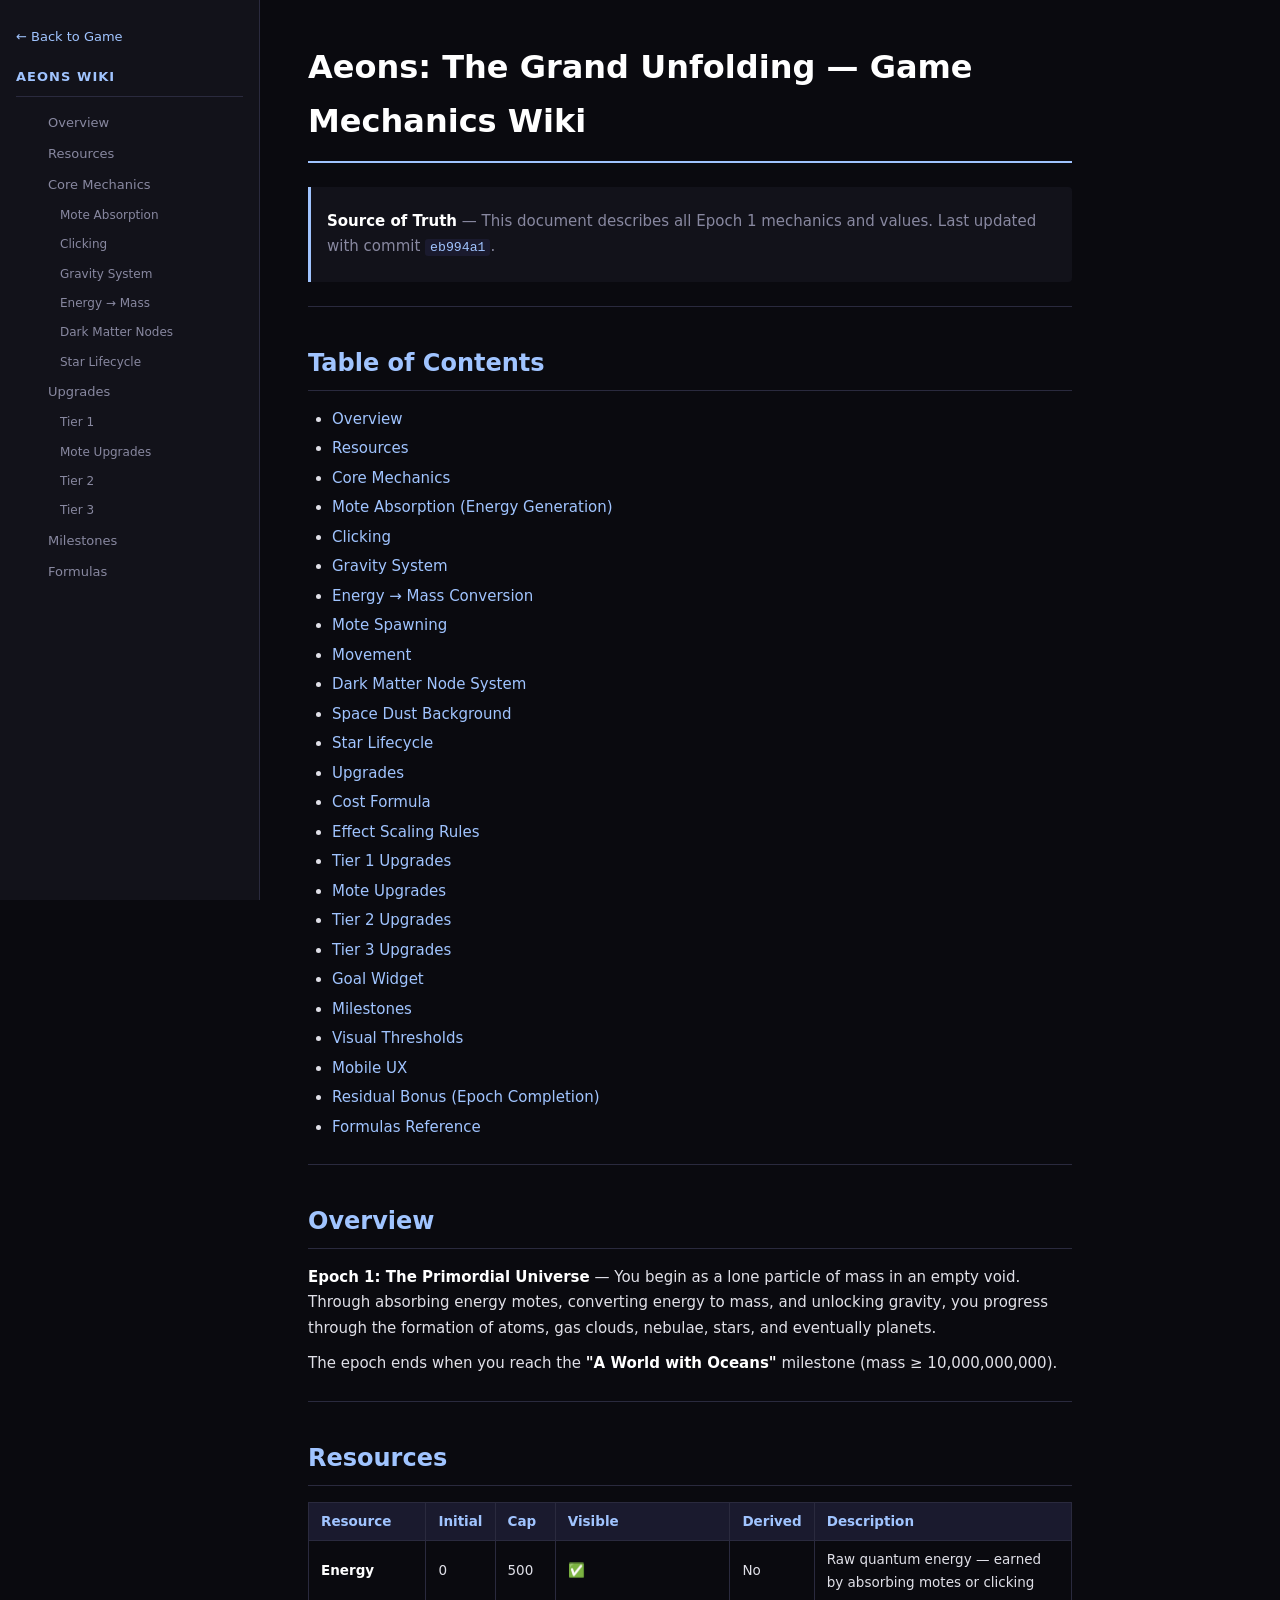
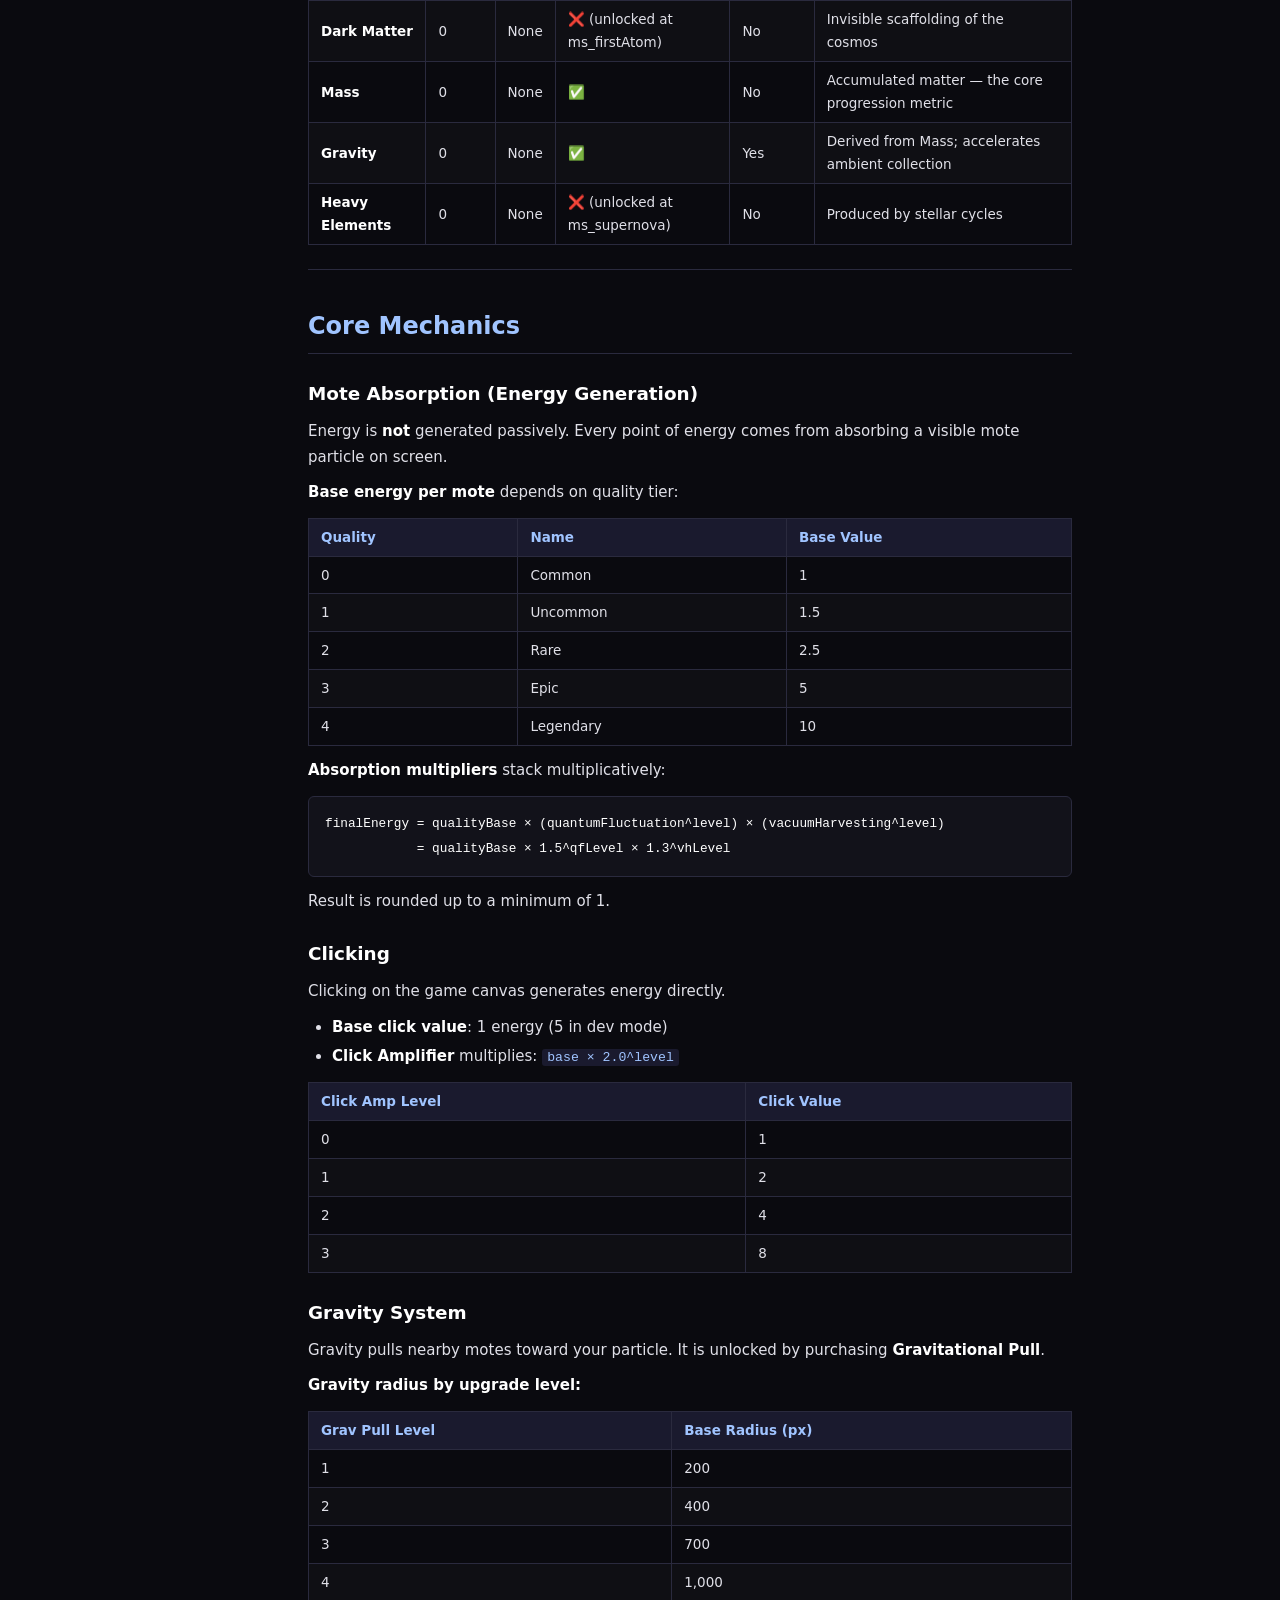
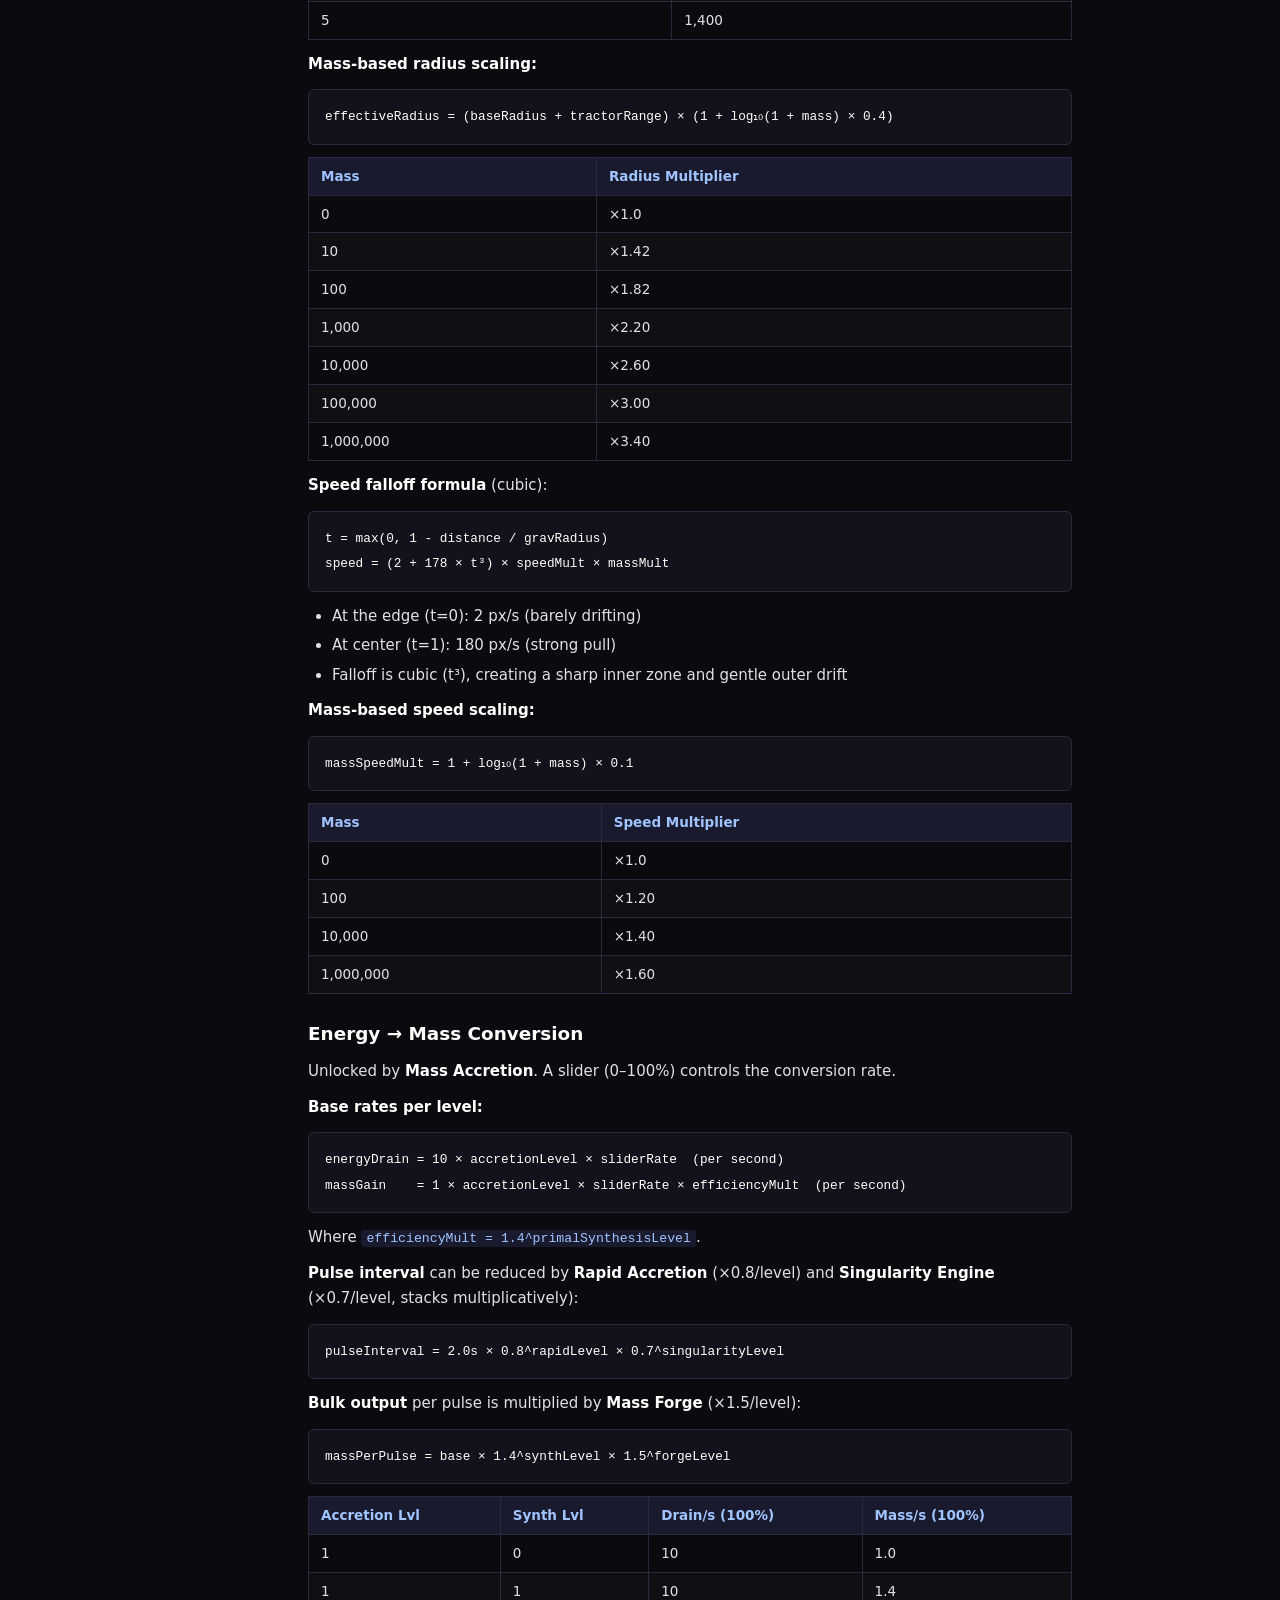
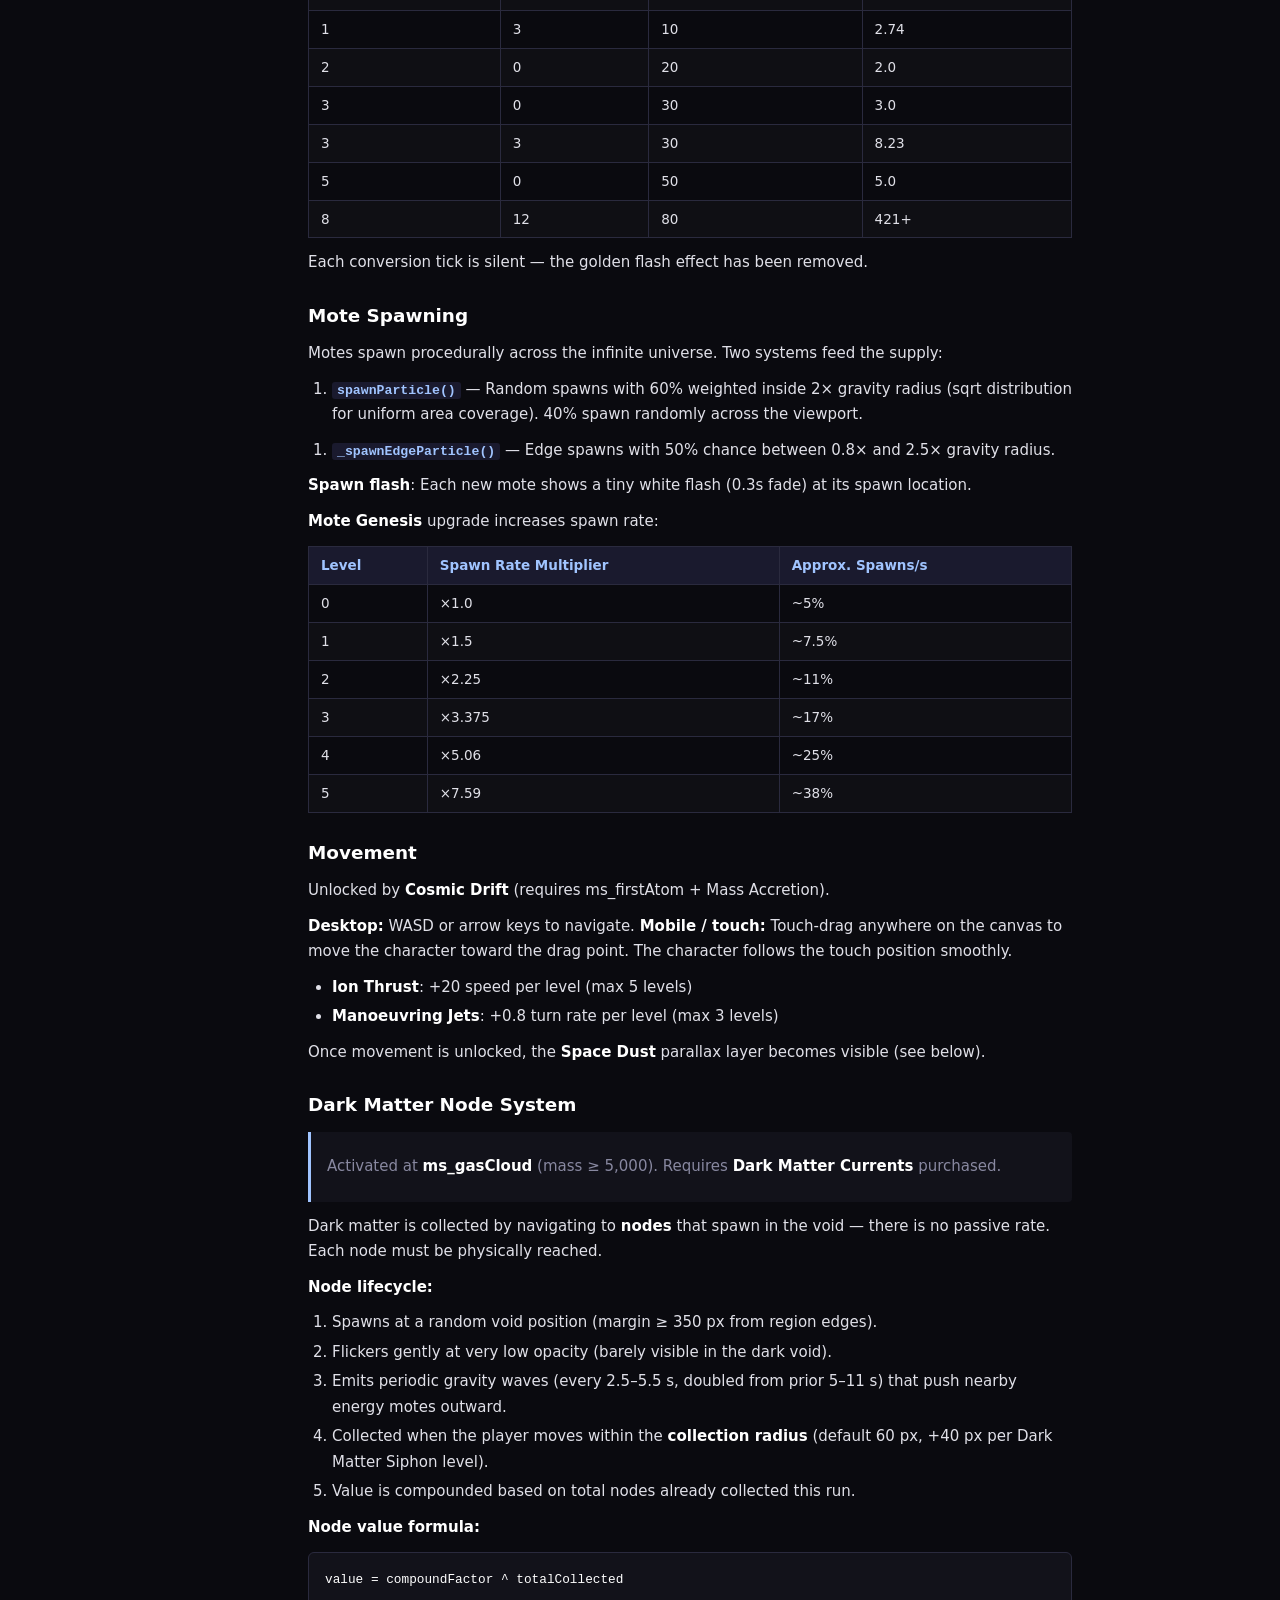
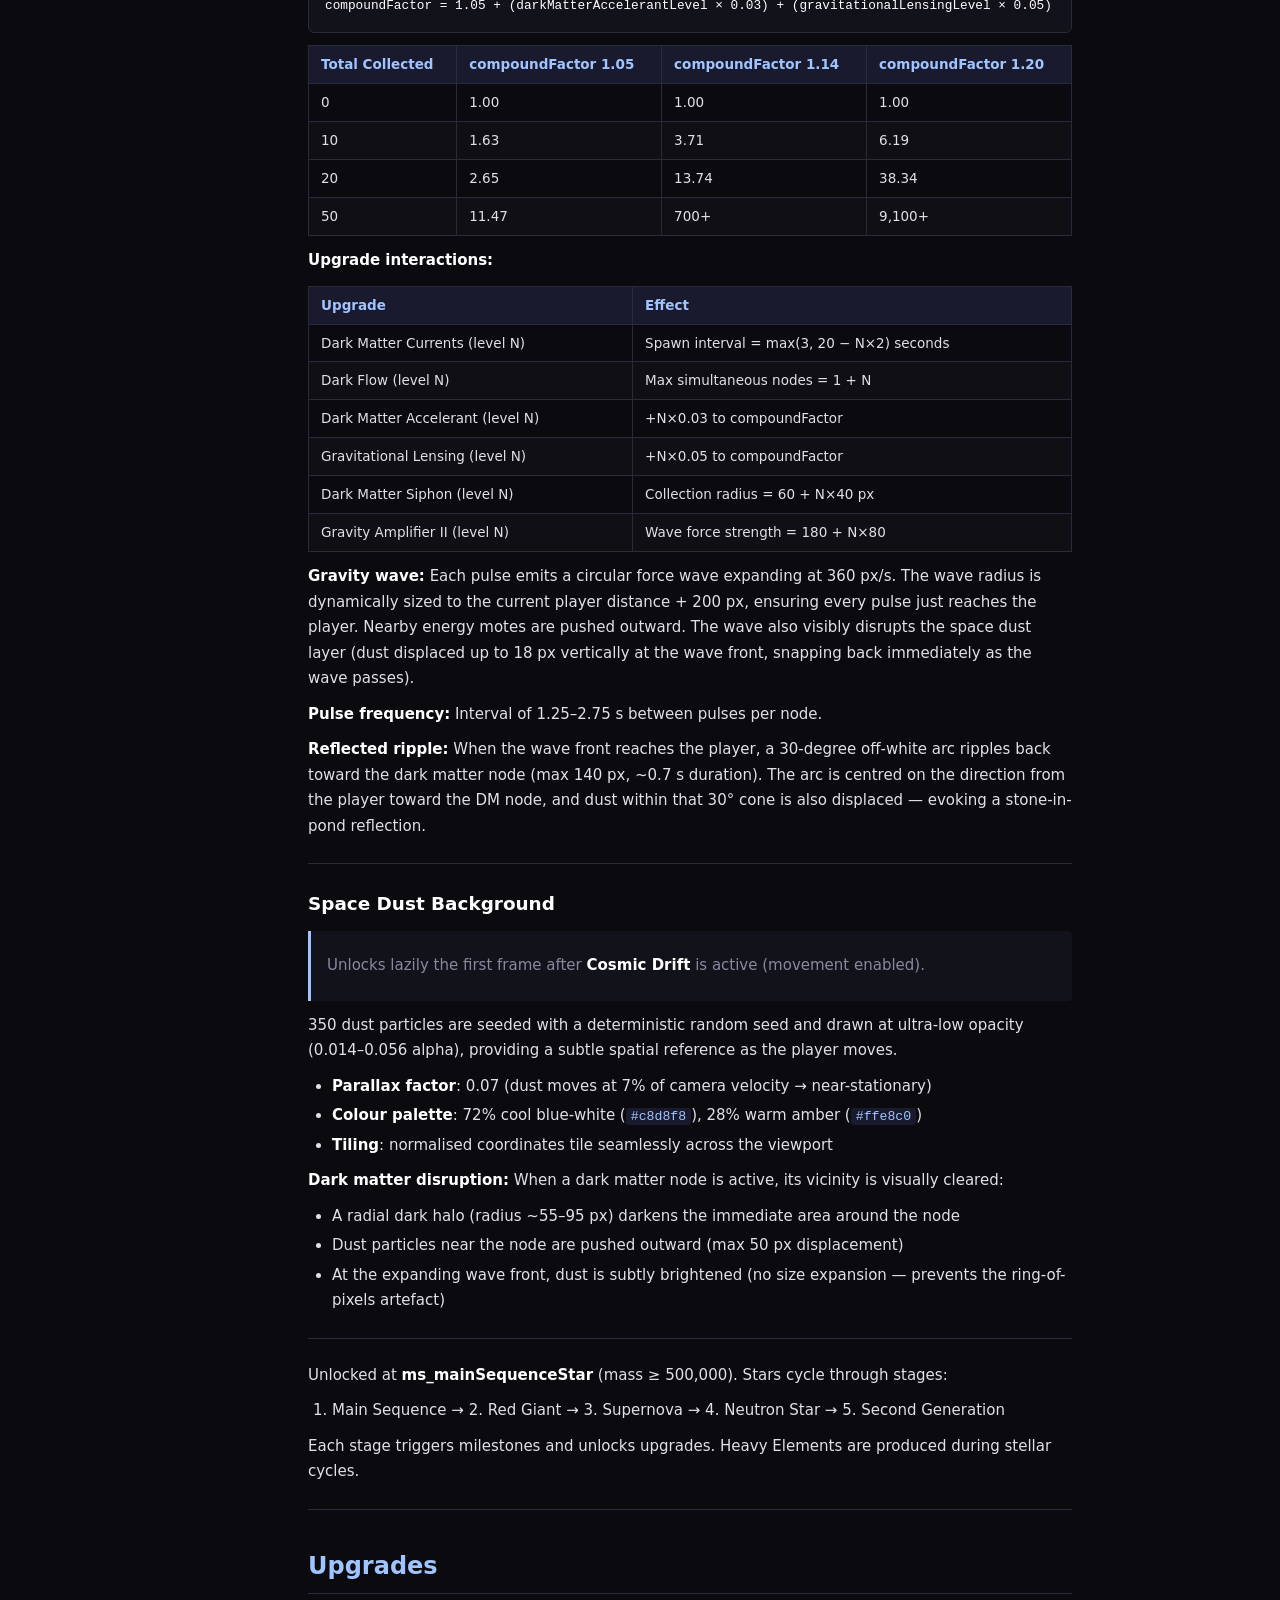
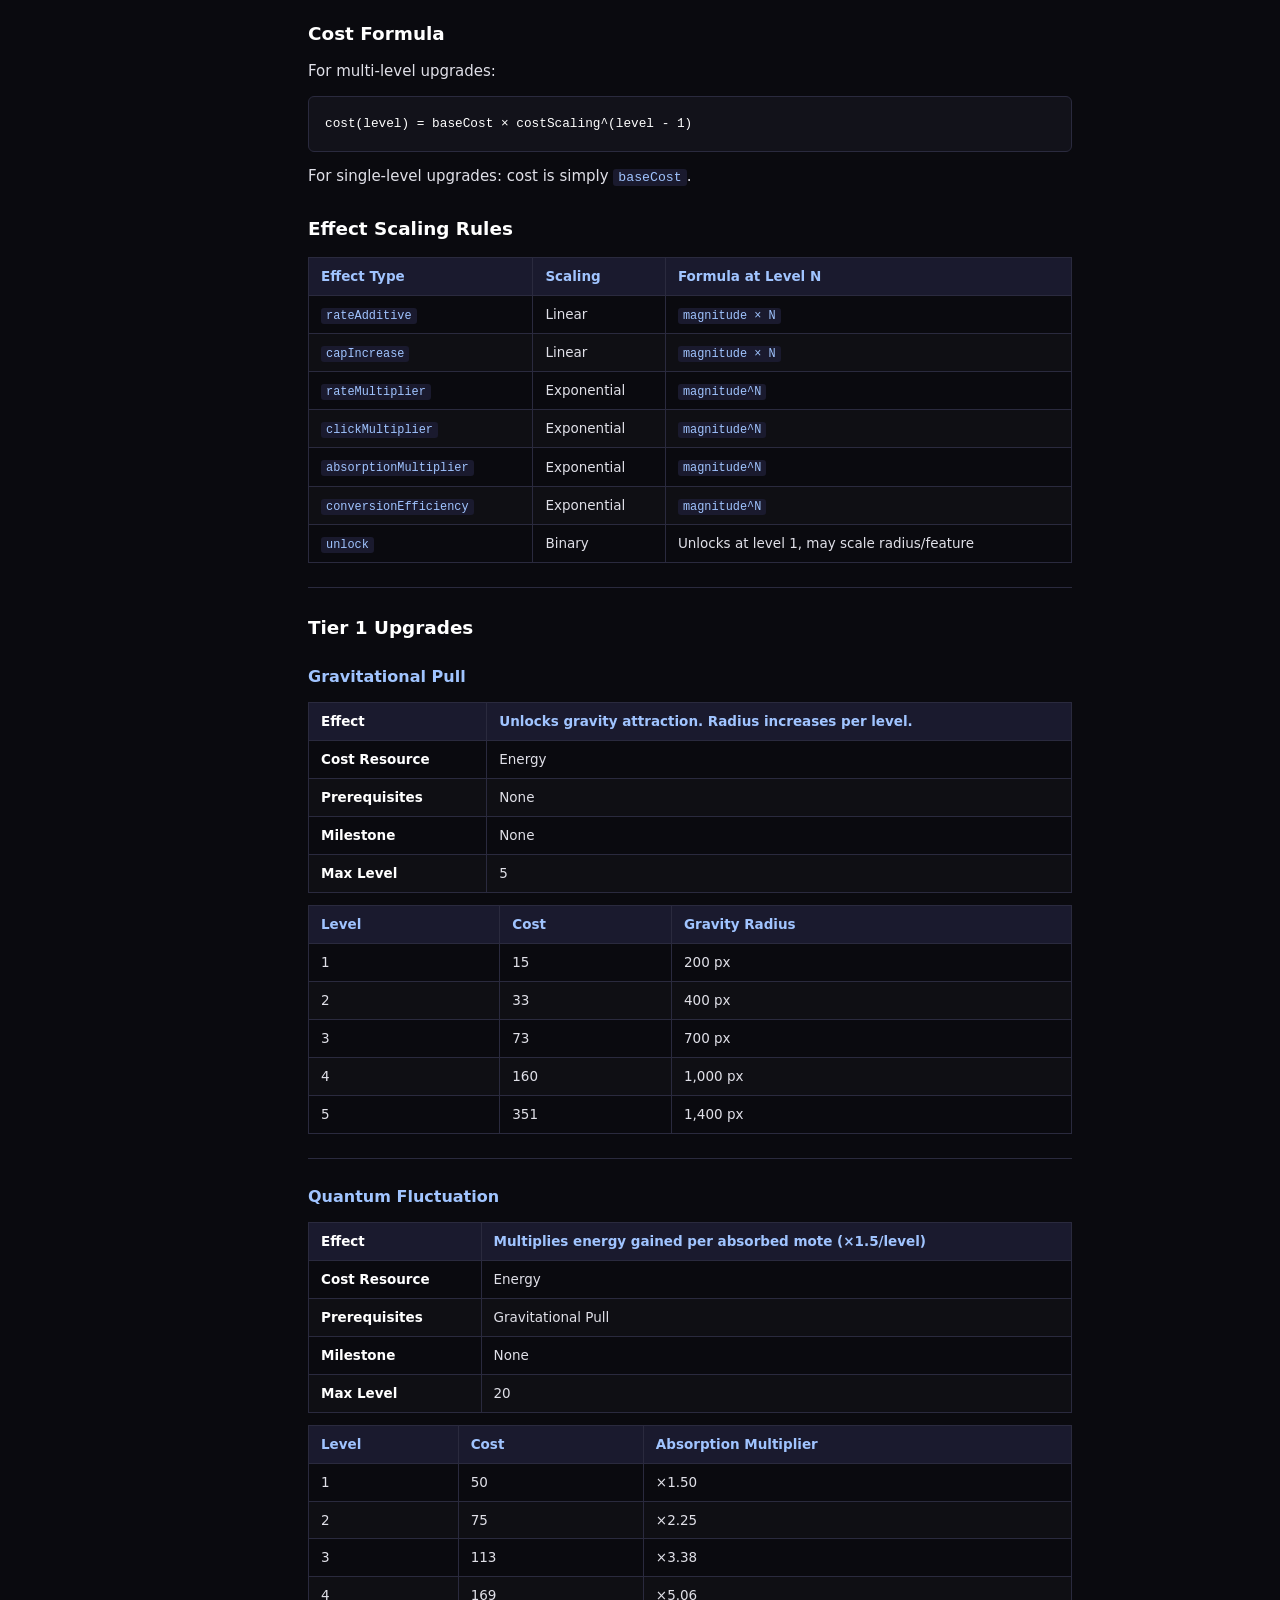
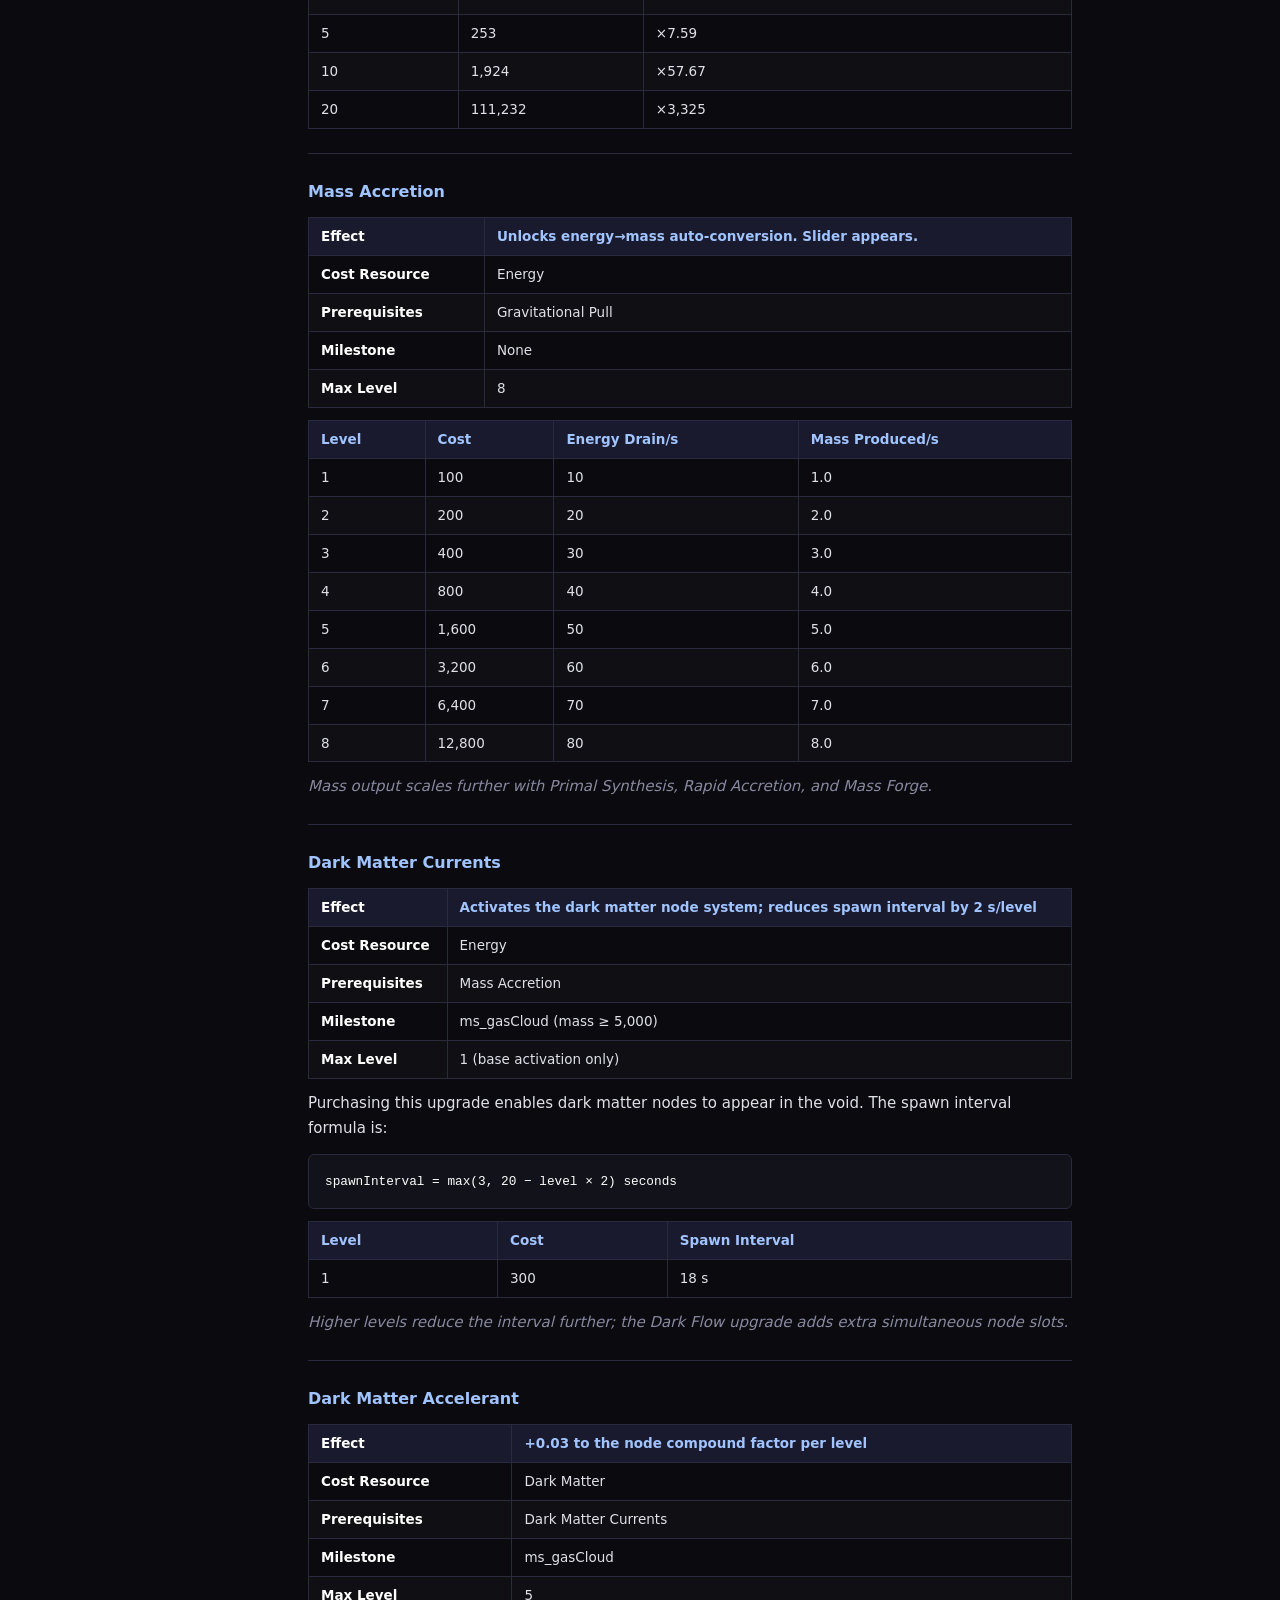
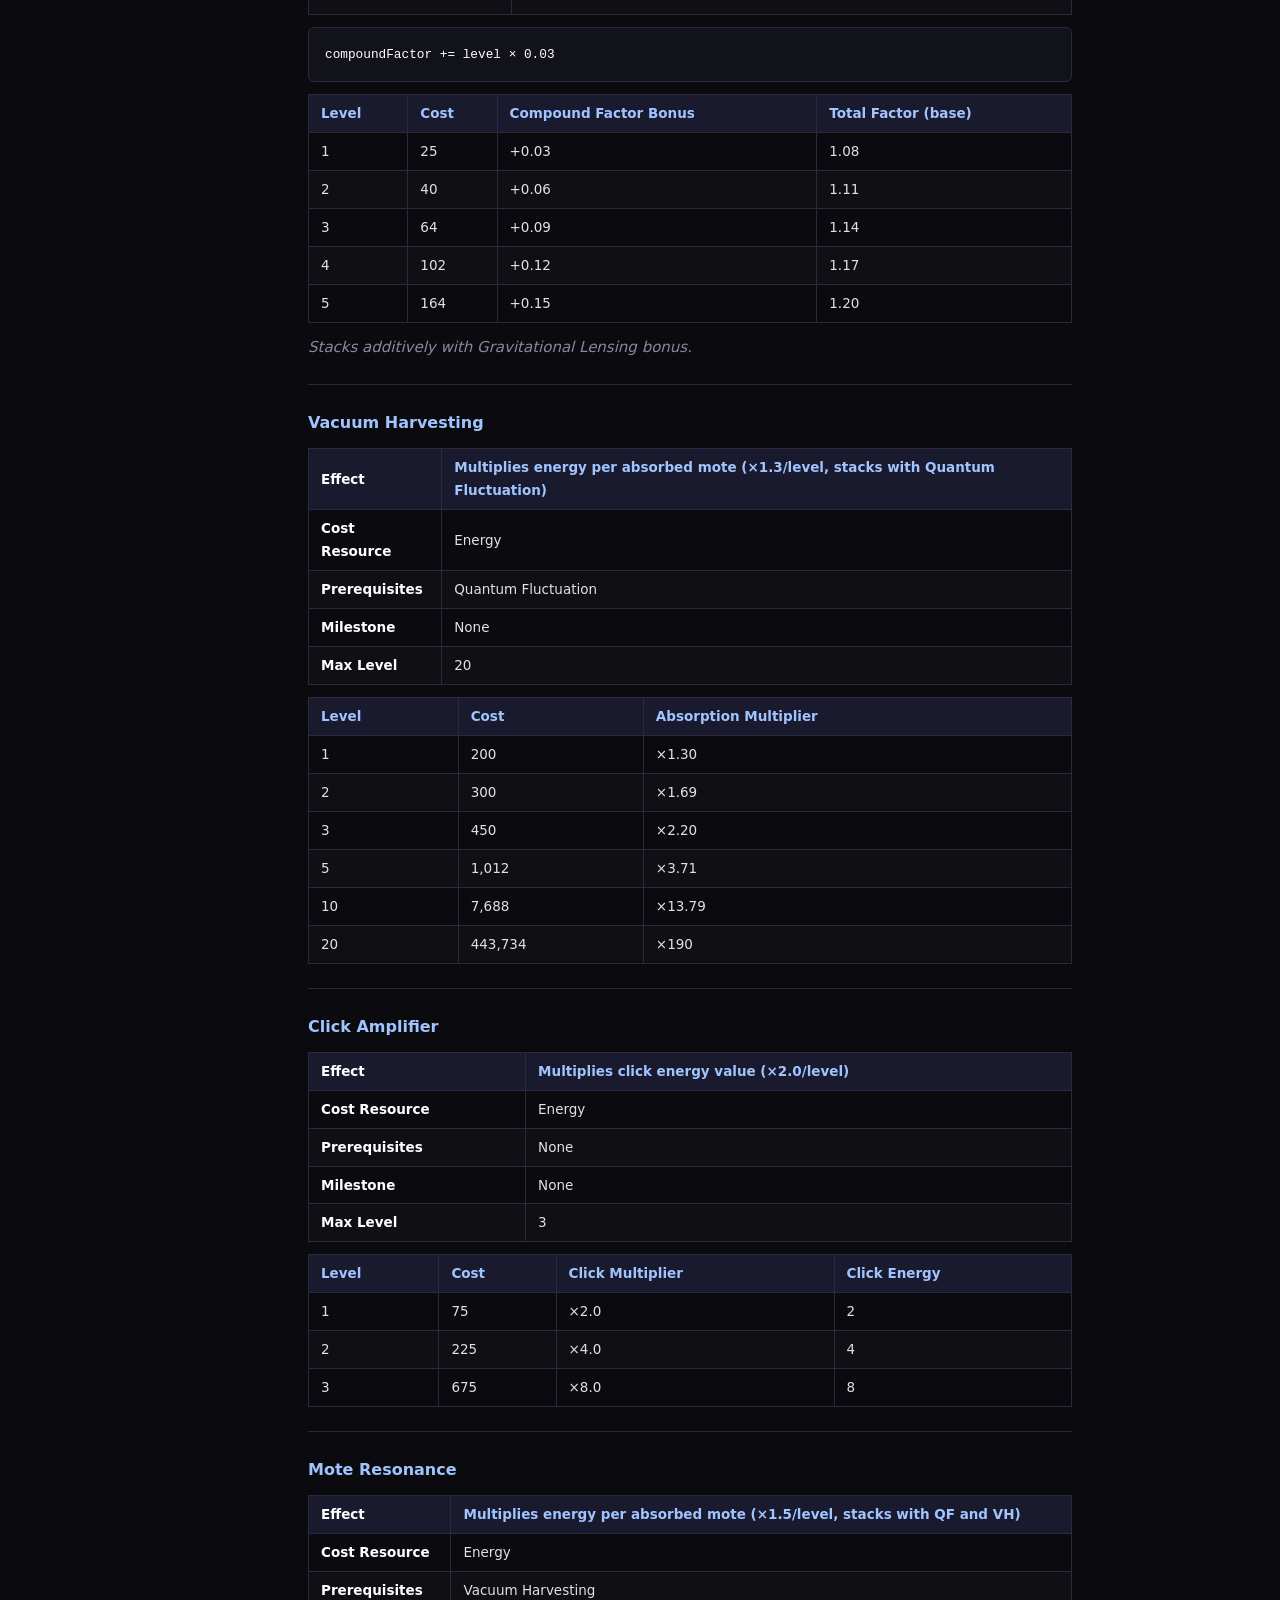
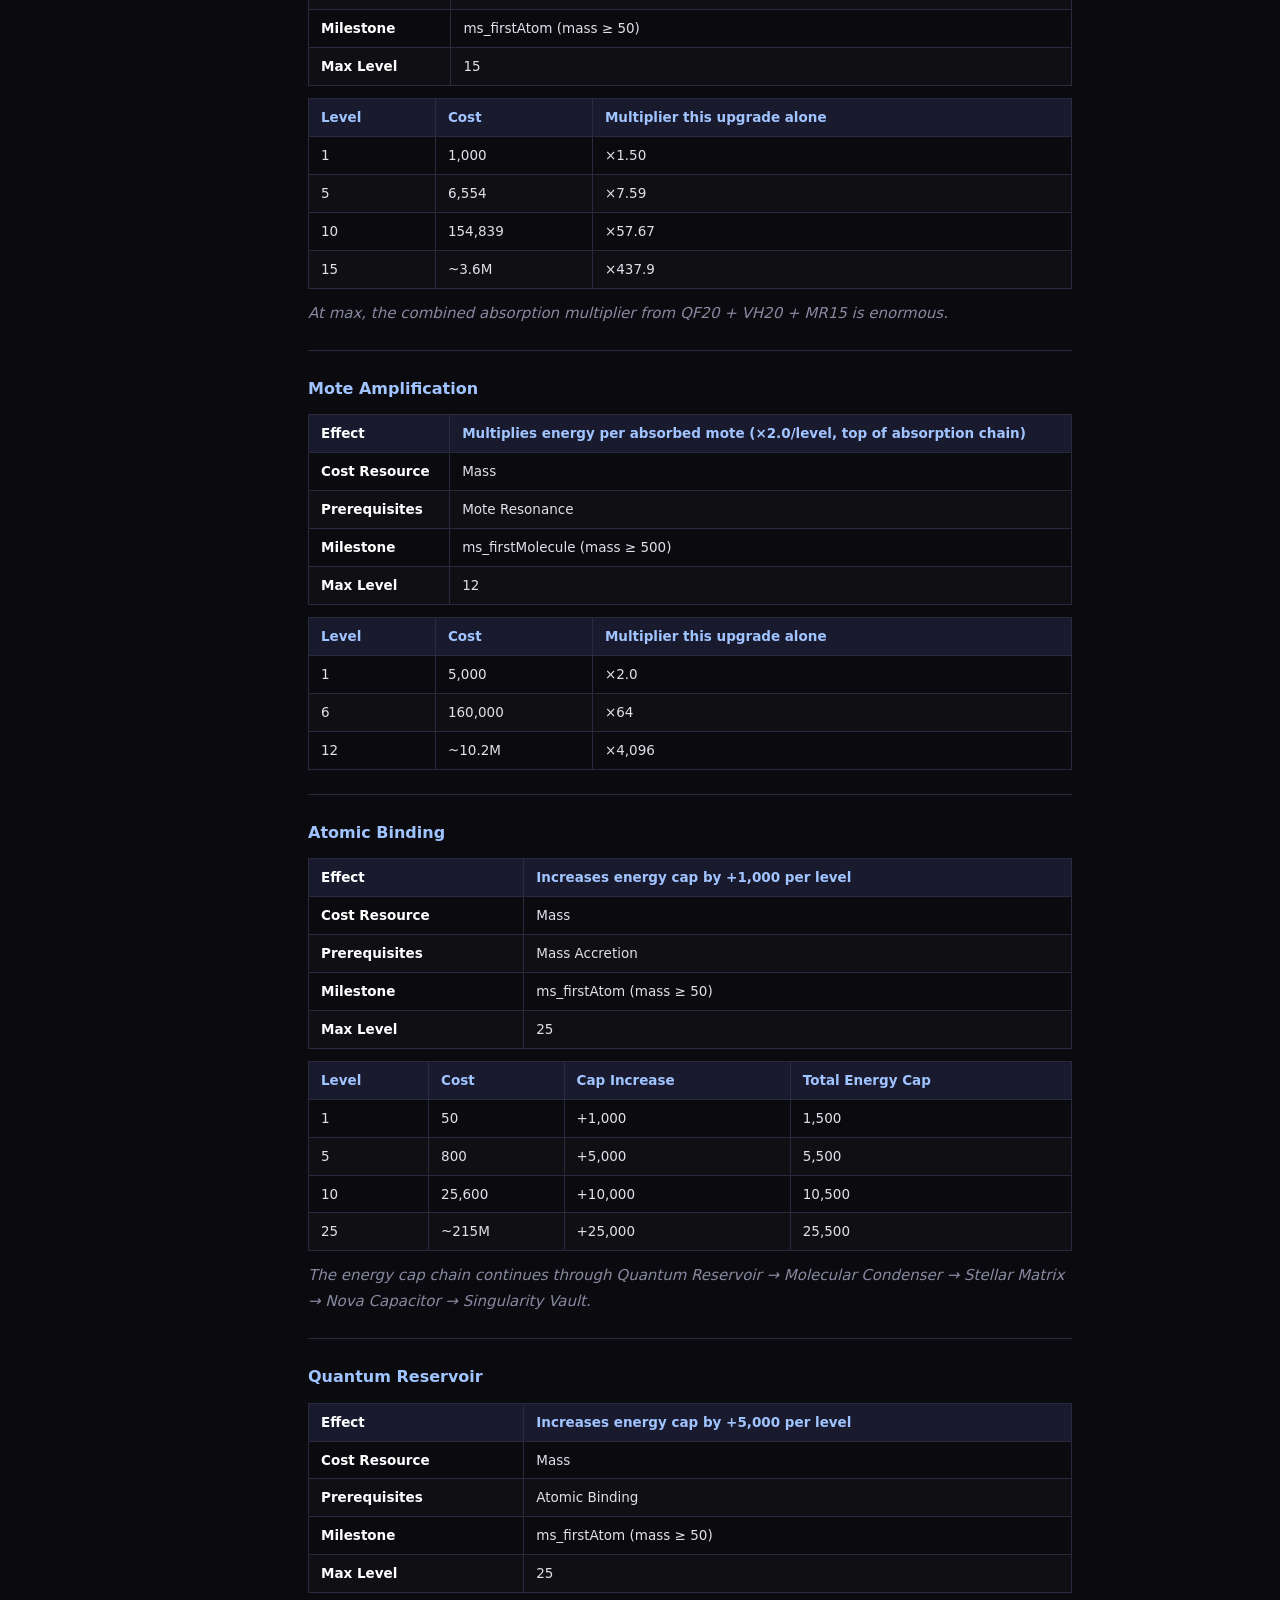
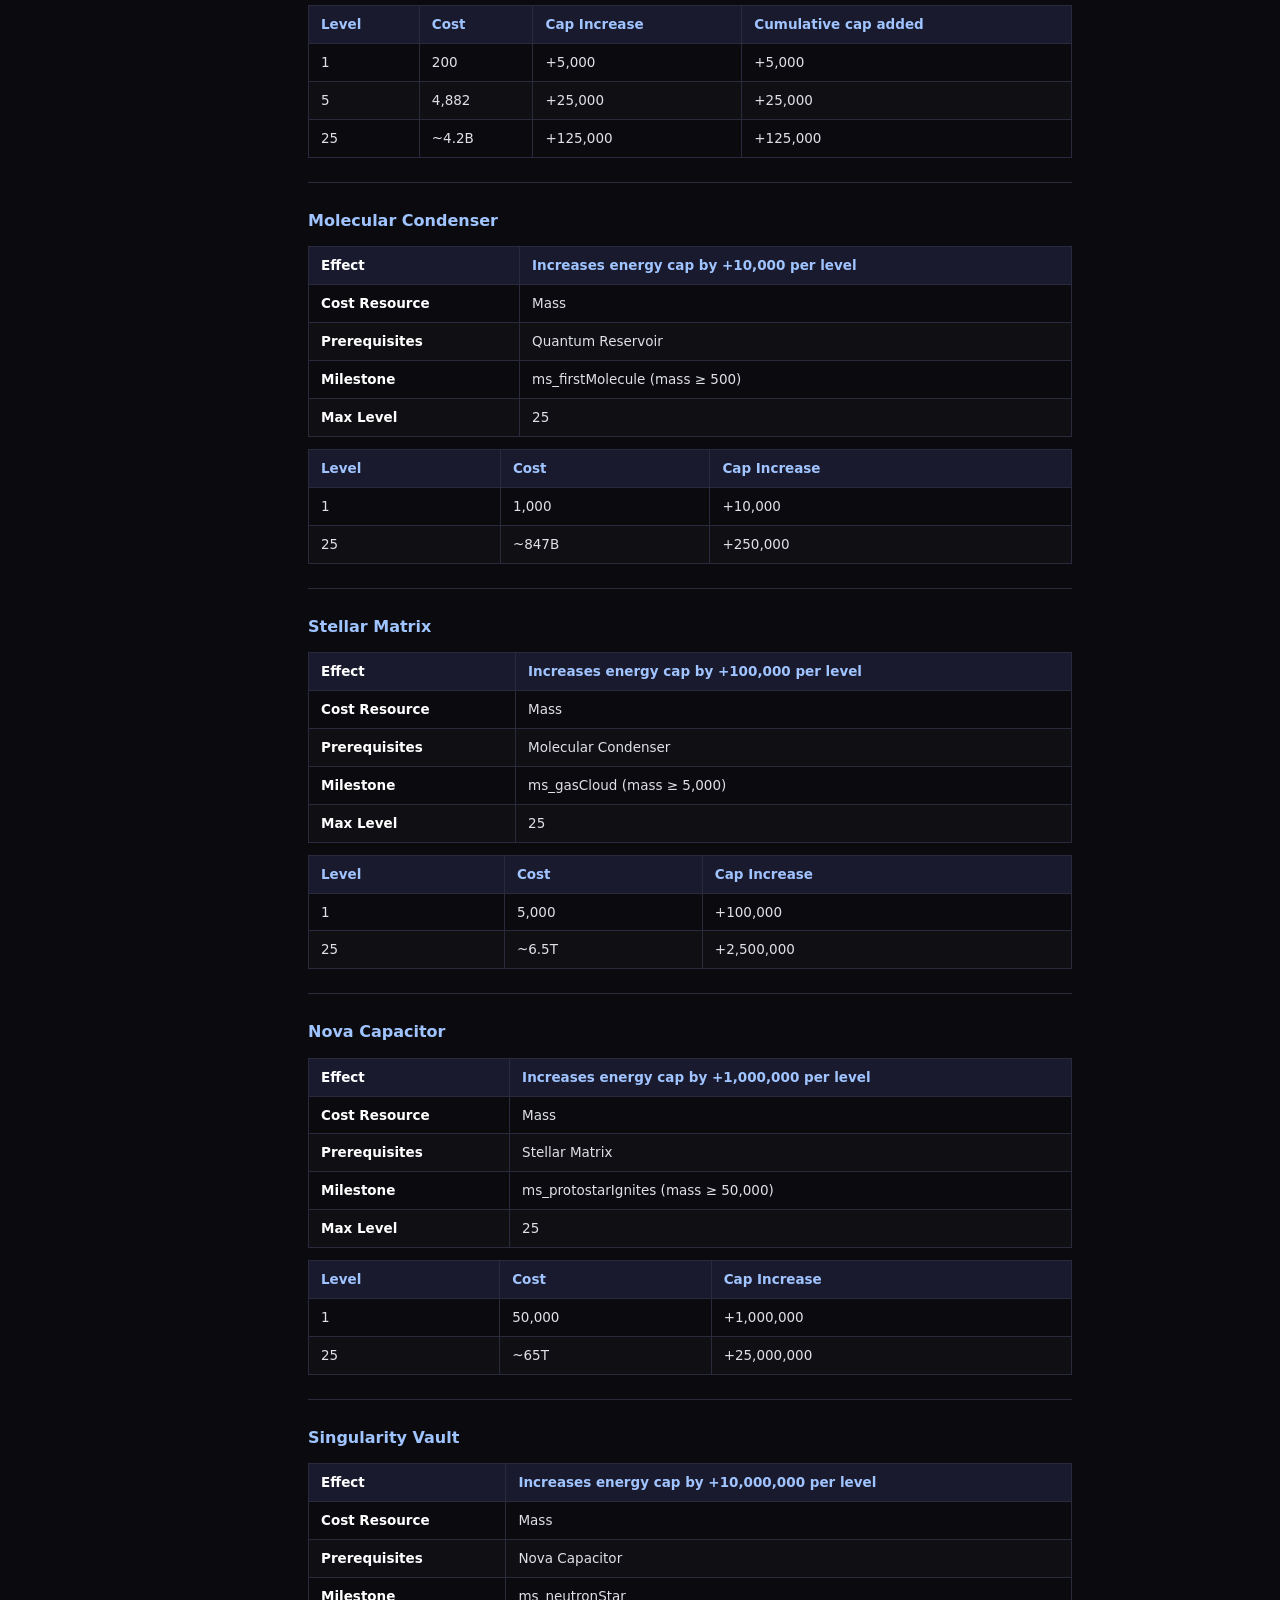
==== commit b0250976: "Deploy: 2aa356bdad2a03ff40cc081f11ad142ab1a3cbd0" ====
--- a/wiki.html
+++ b/wiki.html
@@ -228,7 +228,7 @@
     <h1 id="aeons-the-grand-unfolding-game-mechanics-wiki">Aeons: The Grand Unfolding — Game Mechanics Wiki</h1>
 <blockquote>
 <p><strong>Source of Truth</strong> — This document describes all Epoch 1 mechanics and values.
-Last updated with commit <code>2061547</code>.</p>
+Last updated with commit <code>eb994a1</code>.</p>
 </blockquote>
 <hr>
 <h2 id="table-of-contents">Table of Contents</h2>
@@ -371,7 +371,7 @@
 <tr><td>5</td><td>0</td><td>50</td><td>5.0</td></tr>
 <tr><td>8</td><td>12</td><td>80</td><td>421+</td></tr>
 </tbody></table></div>
-<p>Each conversion tick triggers a <strong>golden flash</strong> on the player character.</p>
+<p>Each conversion tick is silent — the golden flash effect has been removed.</p>
 <h3 id="mote-spawning">Mote Spawning</h3>
 <p>Motes spawn procedurally across the infinite universe. Two systems feed the supply:</p>
 <ol>
@@ -435,8 +435,9 @@
 <tr><td>Dark Matter Siphon (level N)</td><td>Collection radius = 60 + N×40 px</td></tr>
 <tr><td>Gravity Amplifier II (level N)</td><td>Wave force strength = 180 + N×80</td></tr>
 </tbody></table></div>
-<p><strong>Gravity wave:</strong> Each pulse emits a circular force wave expanding at 360 px/s. The wave radius is dynamically sized to the current player distance + 200 px, ensuring every pulse just reaches the player. Nearby energy motes are pushed outward. The wave also visibly disrupts the space dust layer.</p>
-<p><strong>Reflected ripple:</strong> When the wave front reaches the player, a short semi-circular arc ripples back toward the dark matter node (max 140 px, ~0.7 s duration). Only the half of the arc facing the dark matter source is drawn, evoking a stone-in-pond reflection.</p>
+<p><strong>Gravity wave:</strong> Each pulse emits a circular force wave expanding at 360 px/s. The wave radius is dynamically sized to the current player distance + 200 px, ensuring every pulse just reaches the player. Nearby energy motes are pushed outward. The wave also visibly disrupts the space dust layer (dust displaced up to 18 px vertically at the wave front, snapping back immediately as the wave passes).</p>
+<p><strong>Pulse frequency:</strong> Interval of 1.25–2.75 s between pulses per node.</p>
+<p><strong>Reflected ripple:</strong> When the wave front reaches the player, a 30-degree off-white arc ripples back toward the dark matter node (max 140 px, ~0.7 s duration). The arc is centred on the direction from the player toward the DM node, and dust within that 30° cone is also displaced — evoking a stone-in-pond reflection.</p>
 <hr>
 <h3 id="space-dust-background">Space Dust Background</h3>
 <blockquote>
@@ -1357,7 +1358,7 @@
 <p>The player's home object evolves visually as mass increases:</p>
 <ul>
 <li><strong>Shape</strong>: Always a <strong>circle</strong> (not a square/sprite).</li>
-<li><strong>Size</strong>: Scales continuously with mass. The character noticeably grows as more mass is accumulated.</li>
+<li><strong>Size</strong>: Scales continuously with mass. The character's radius interpolates linearly between each visual threshold band as mass increases, growing smoothly rather than jumping at fixed milestones.</li>
 <li>Thresholds are defined in the epoch config's <code>visualThresholds</code> array and change the particle's appearance (colour, glow strength, base size). The rendering smoothly interpolates between threshold states.</li>
 </ul>
 <p>When the home object crosses a visual threshold, a brief <strong>white flash</strong> occurs and a particle boost may trigger.</p>
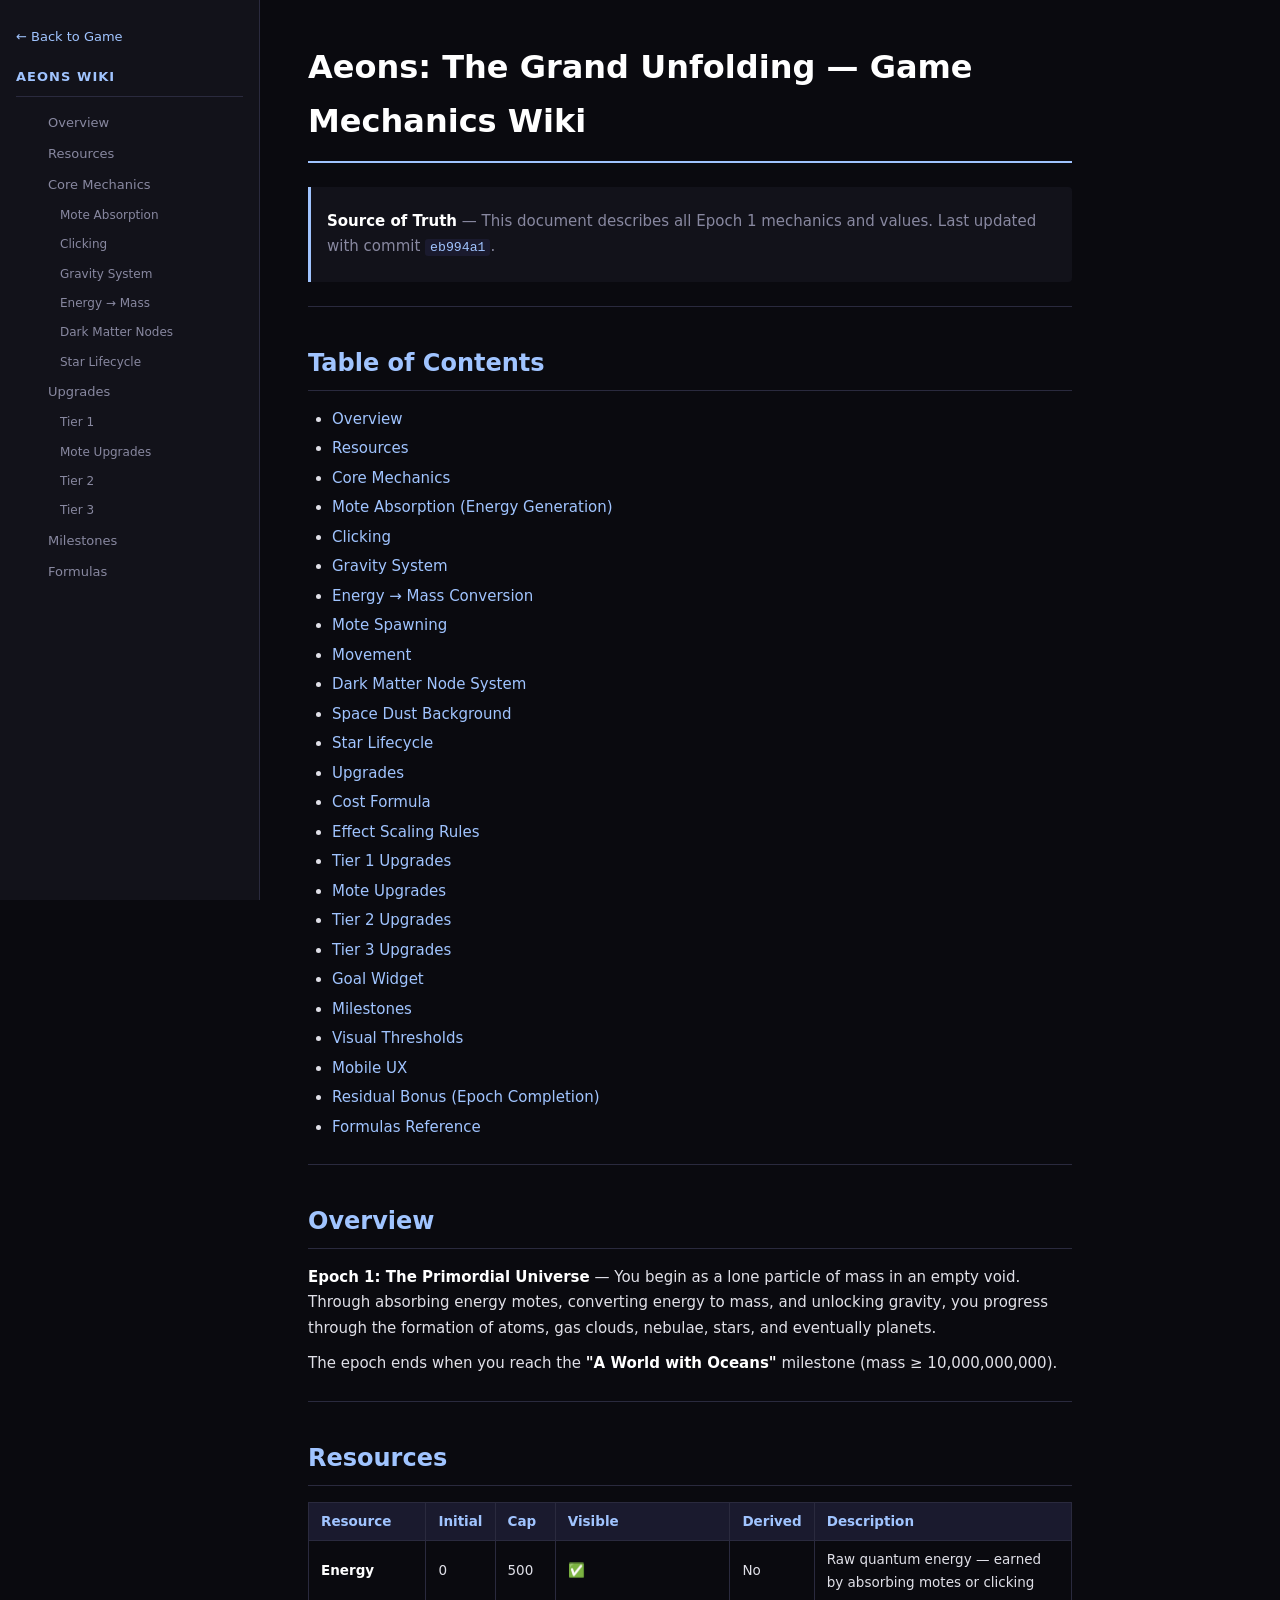
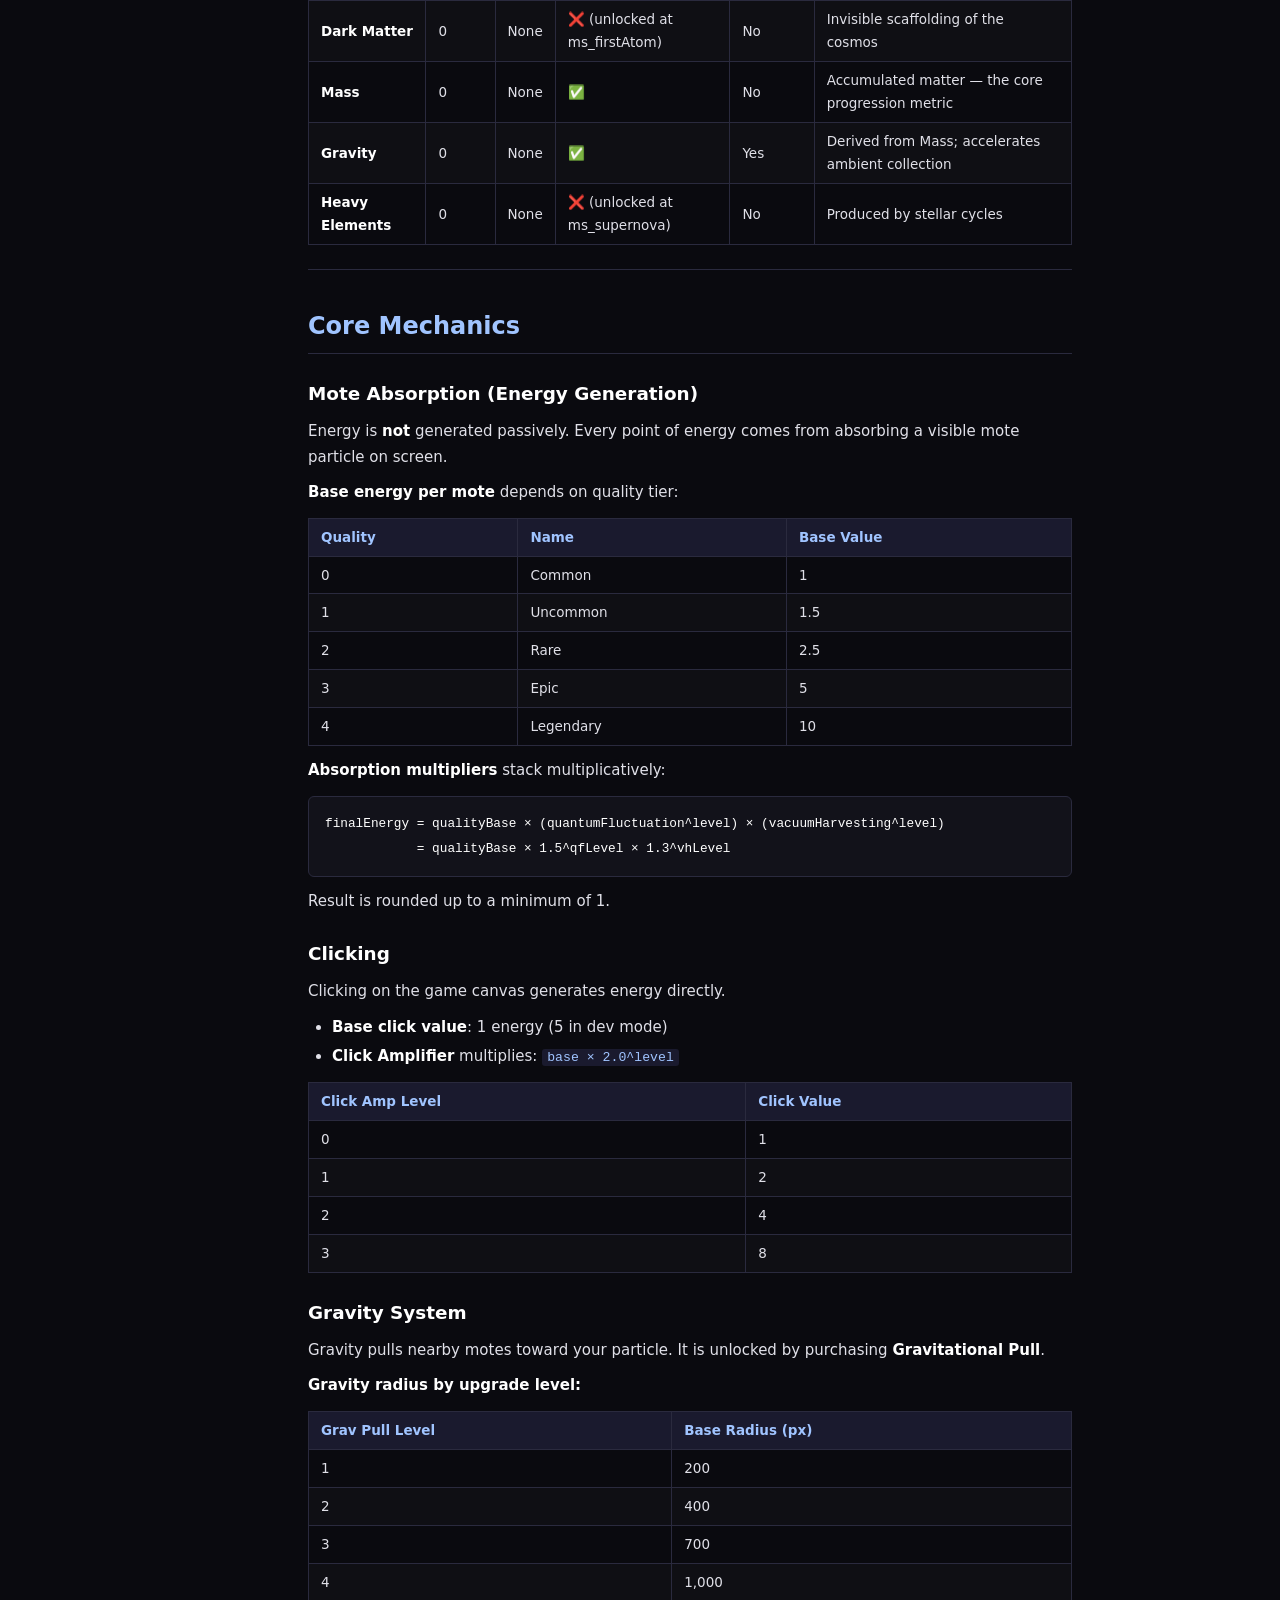
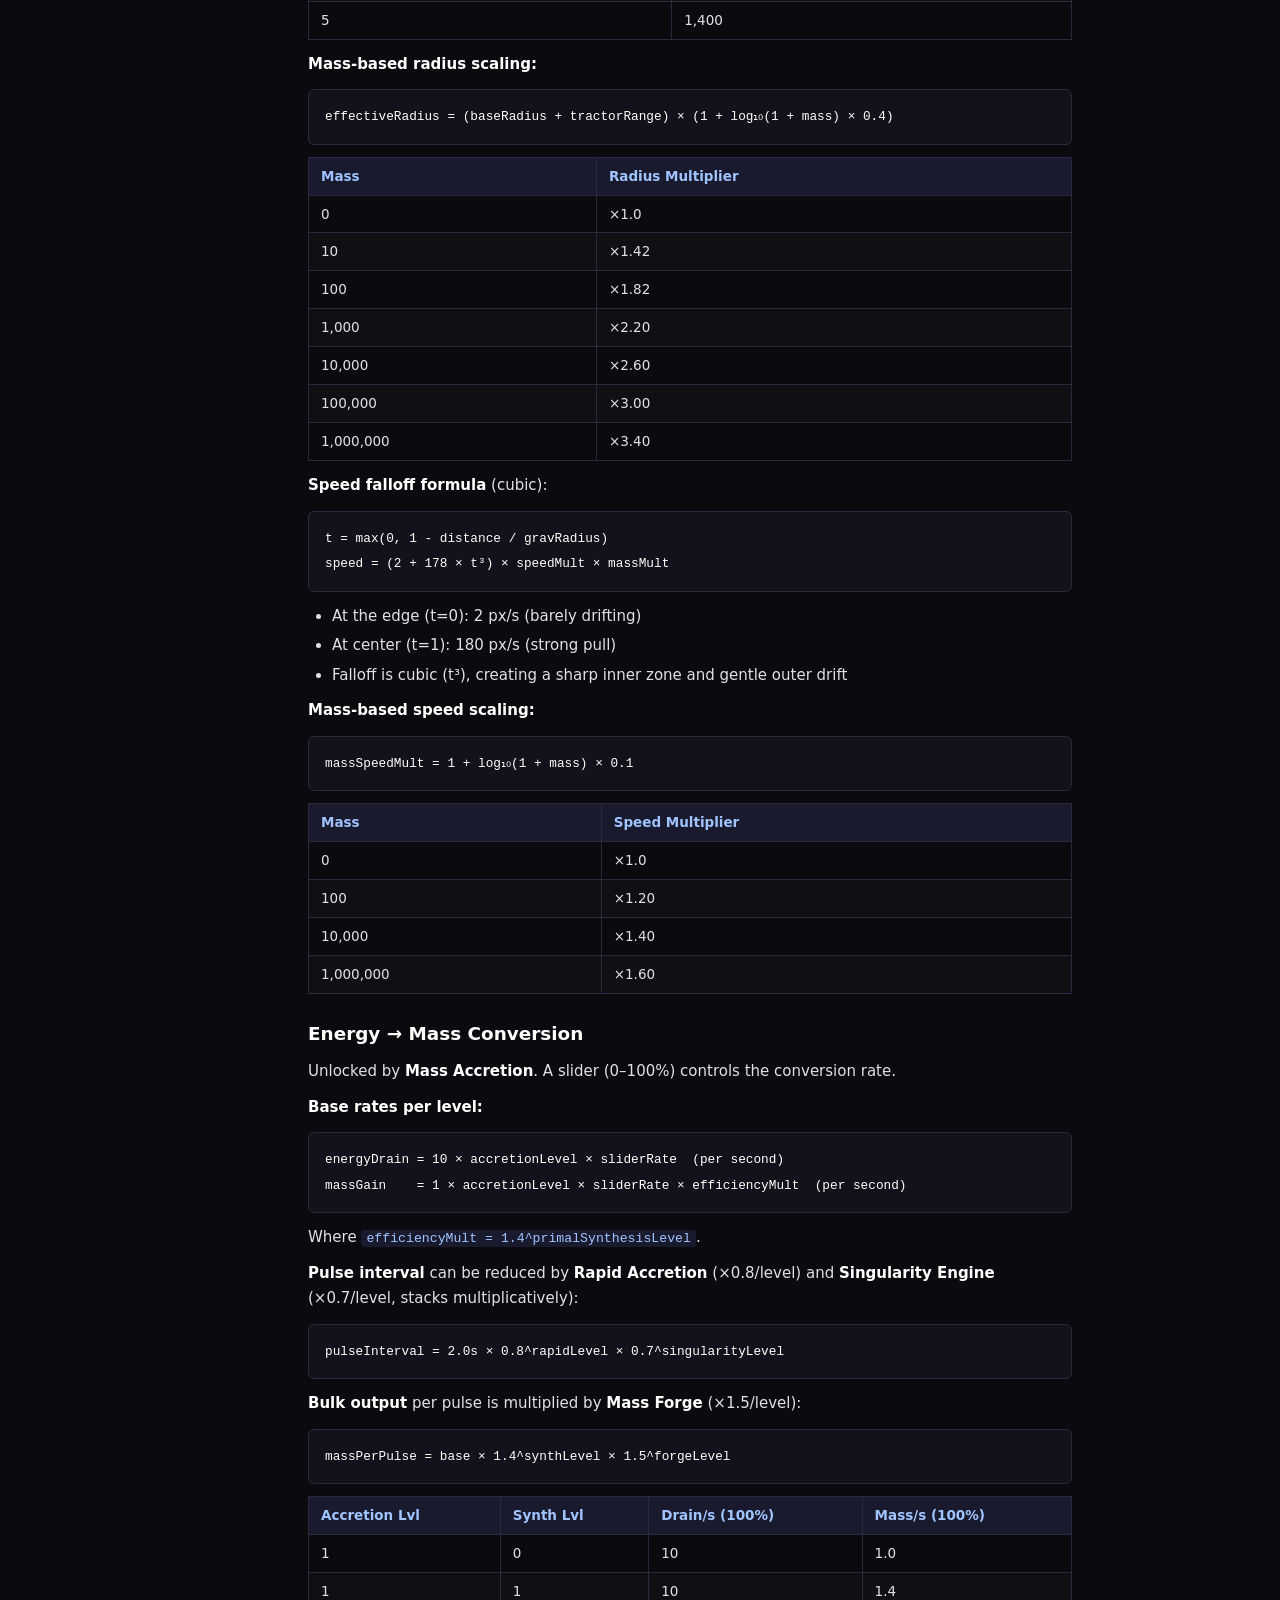
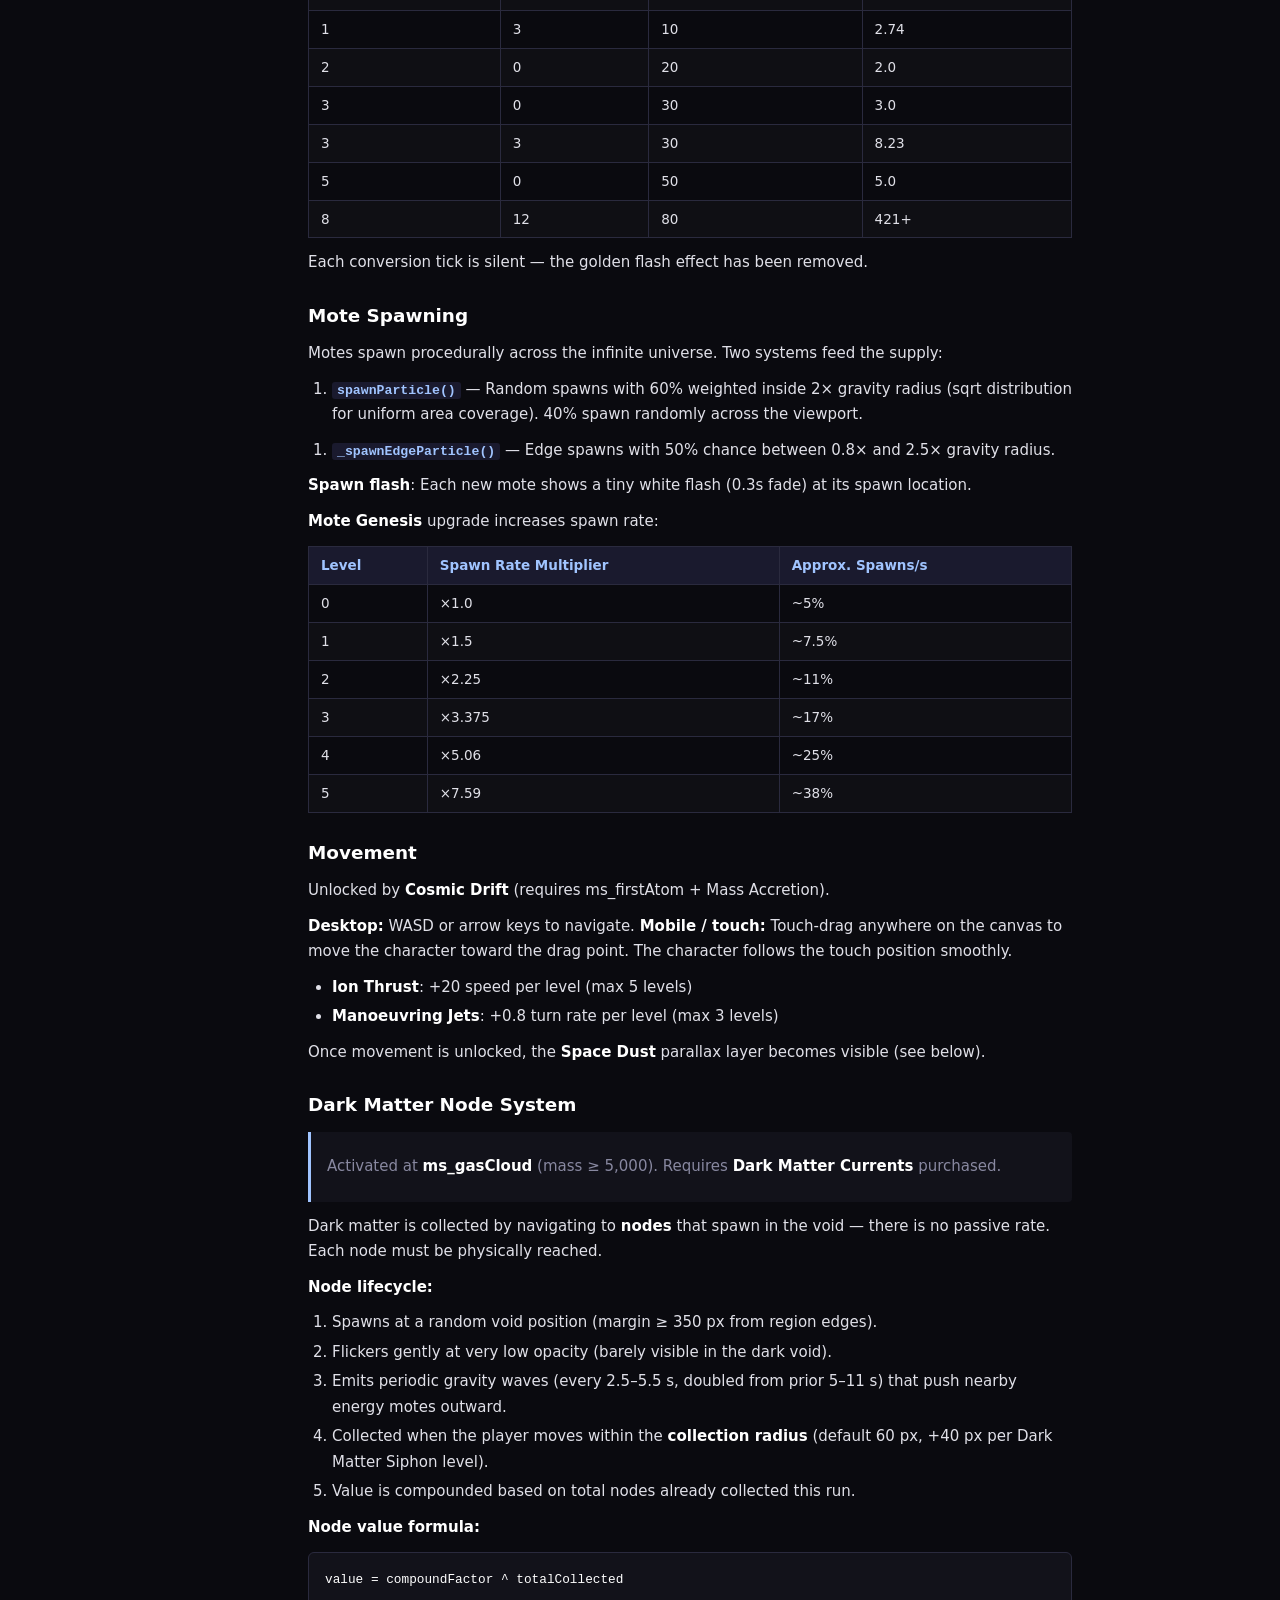
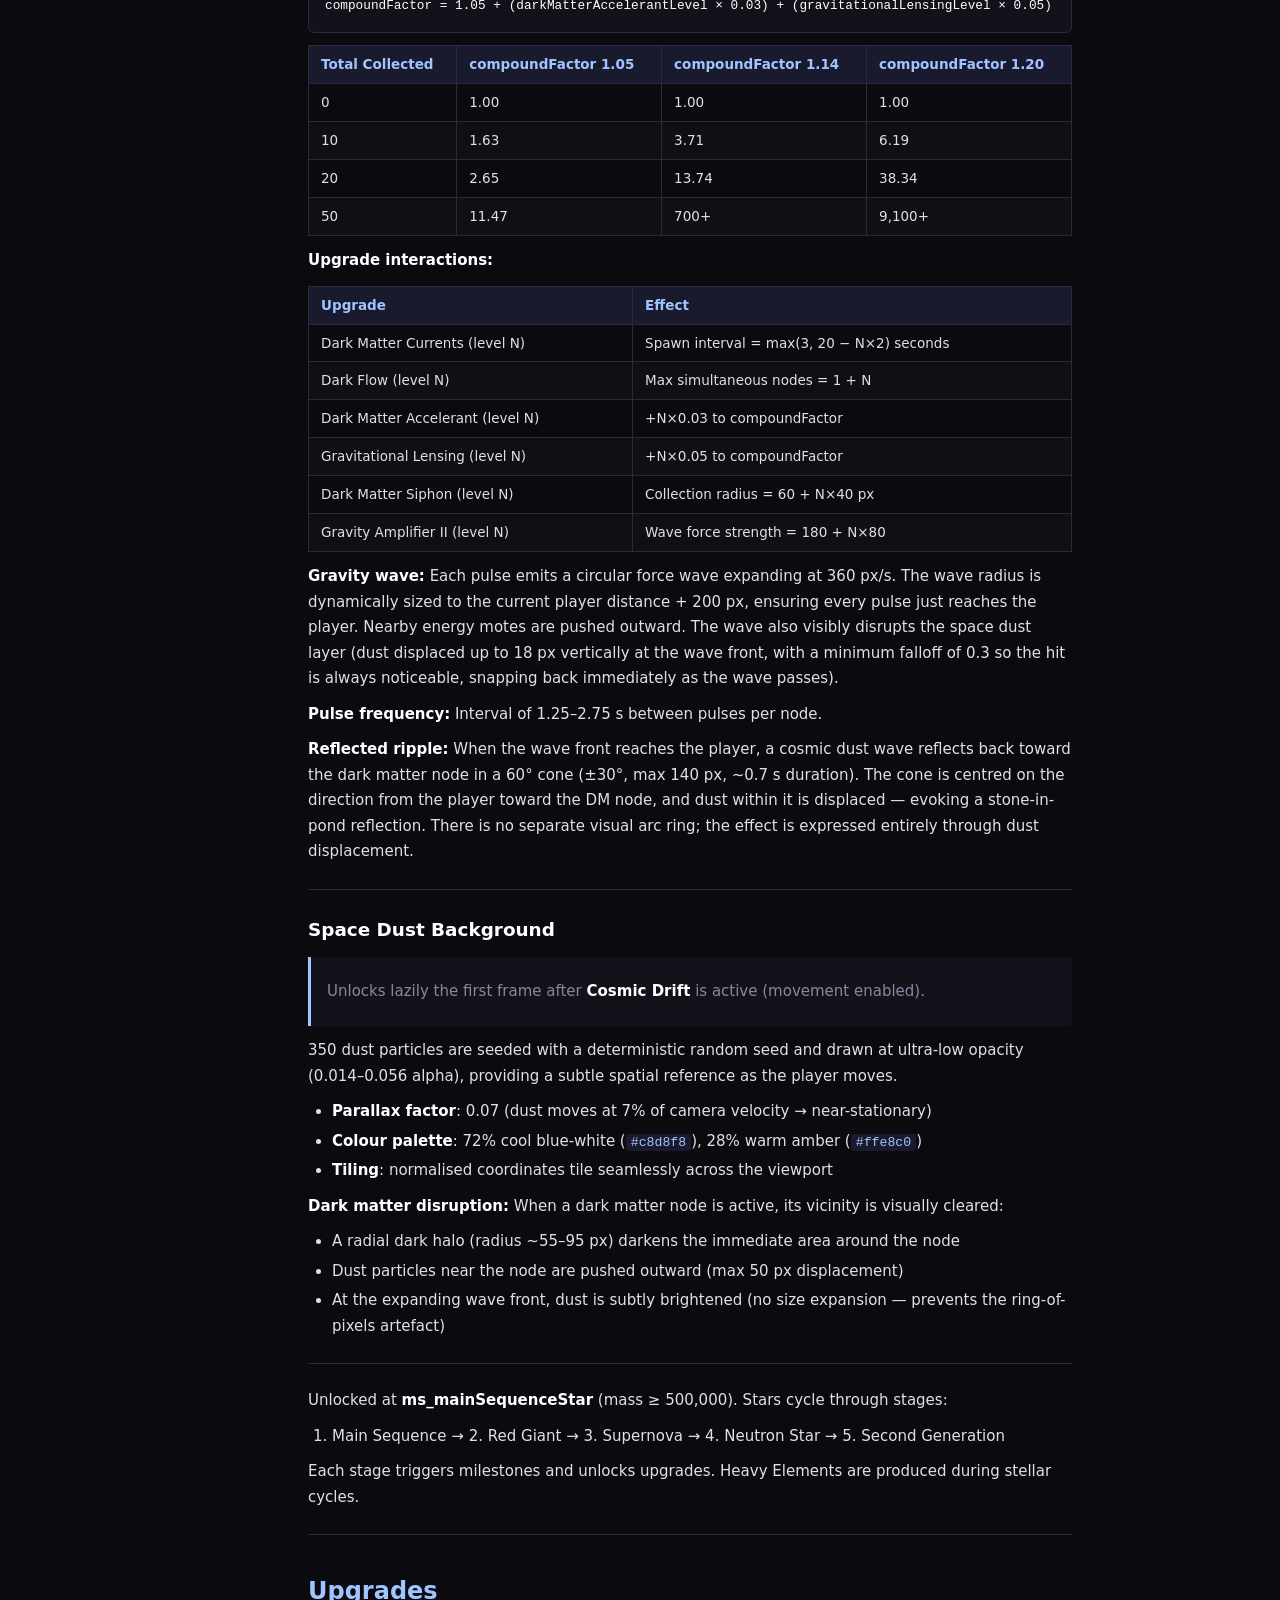
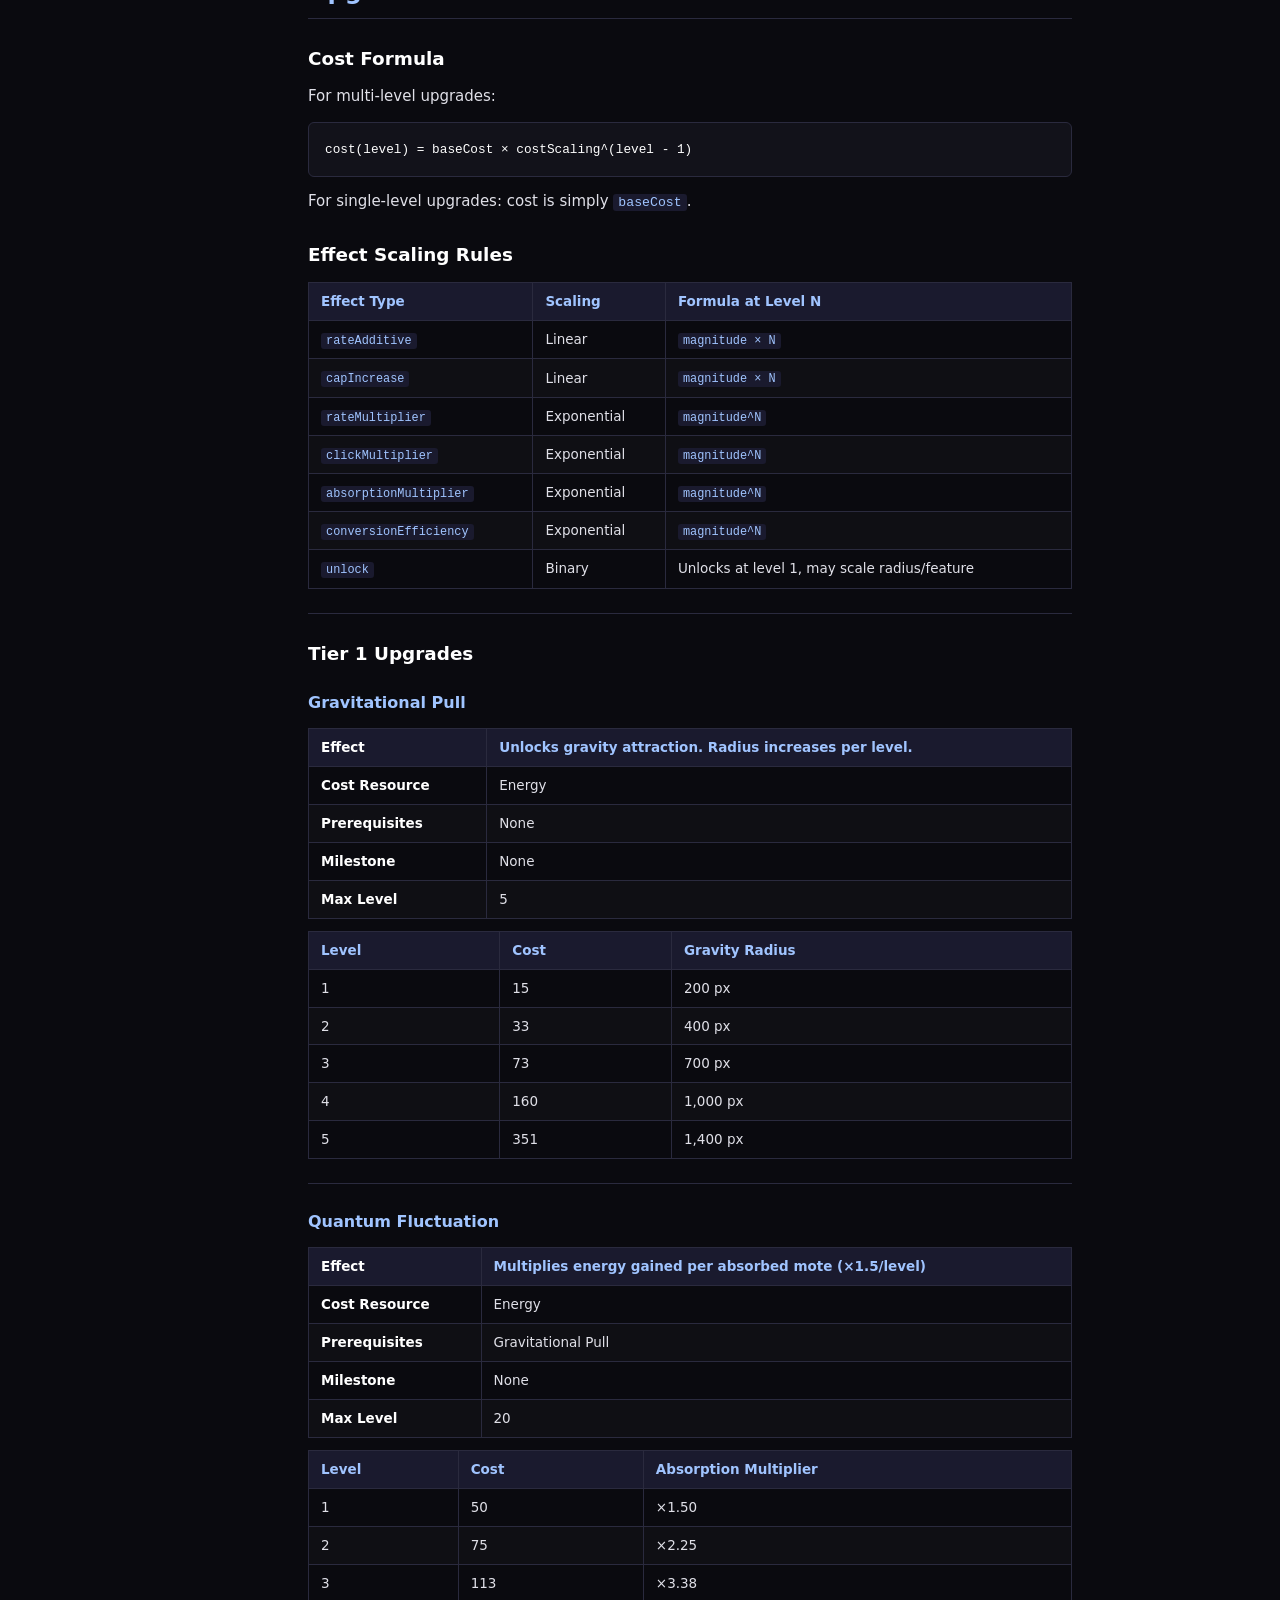
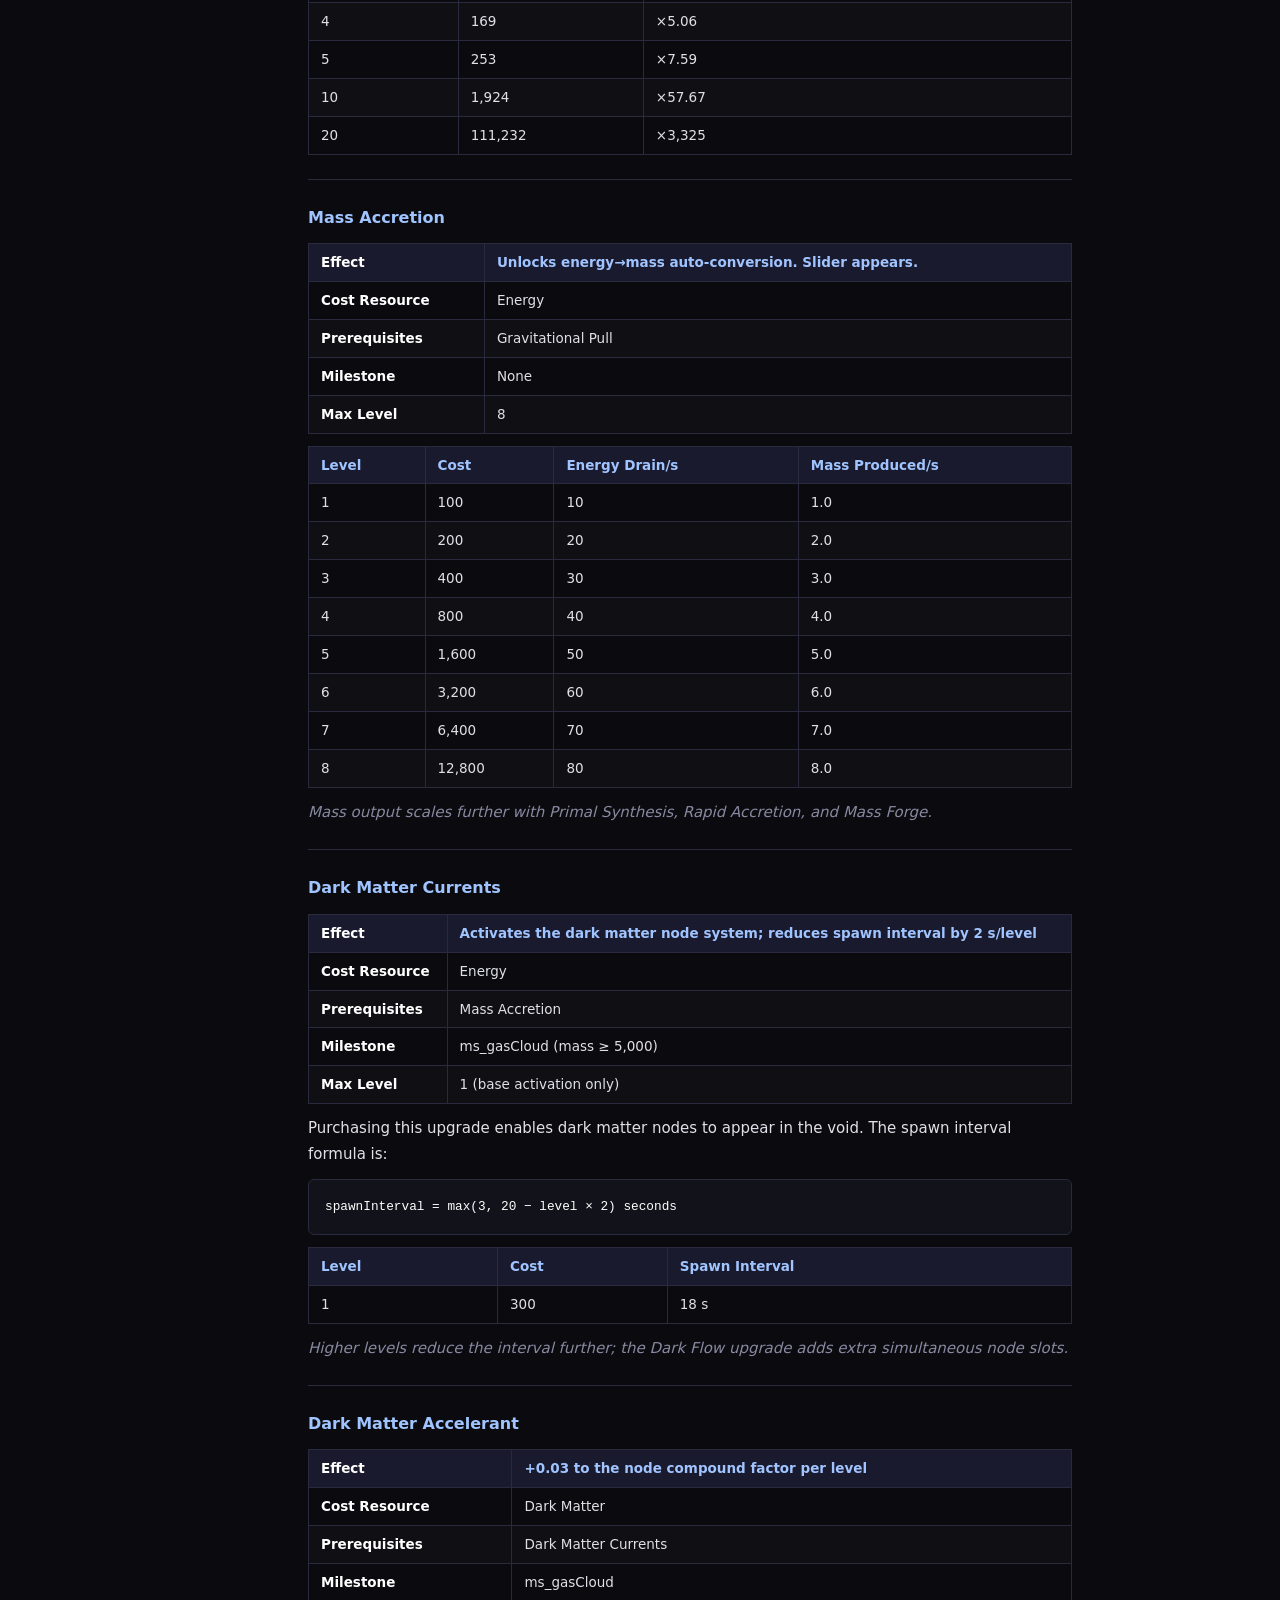
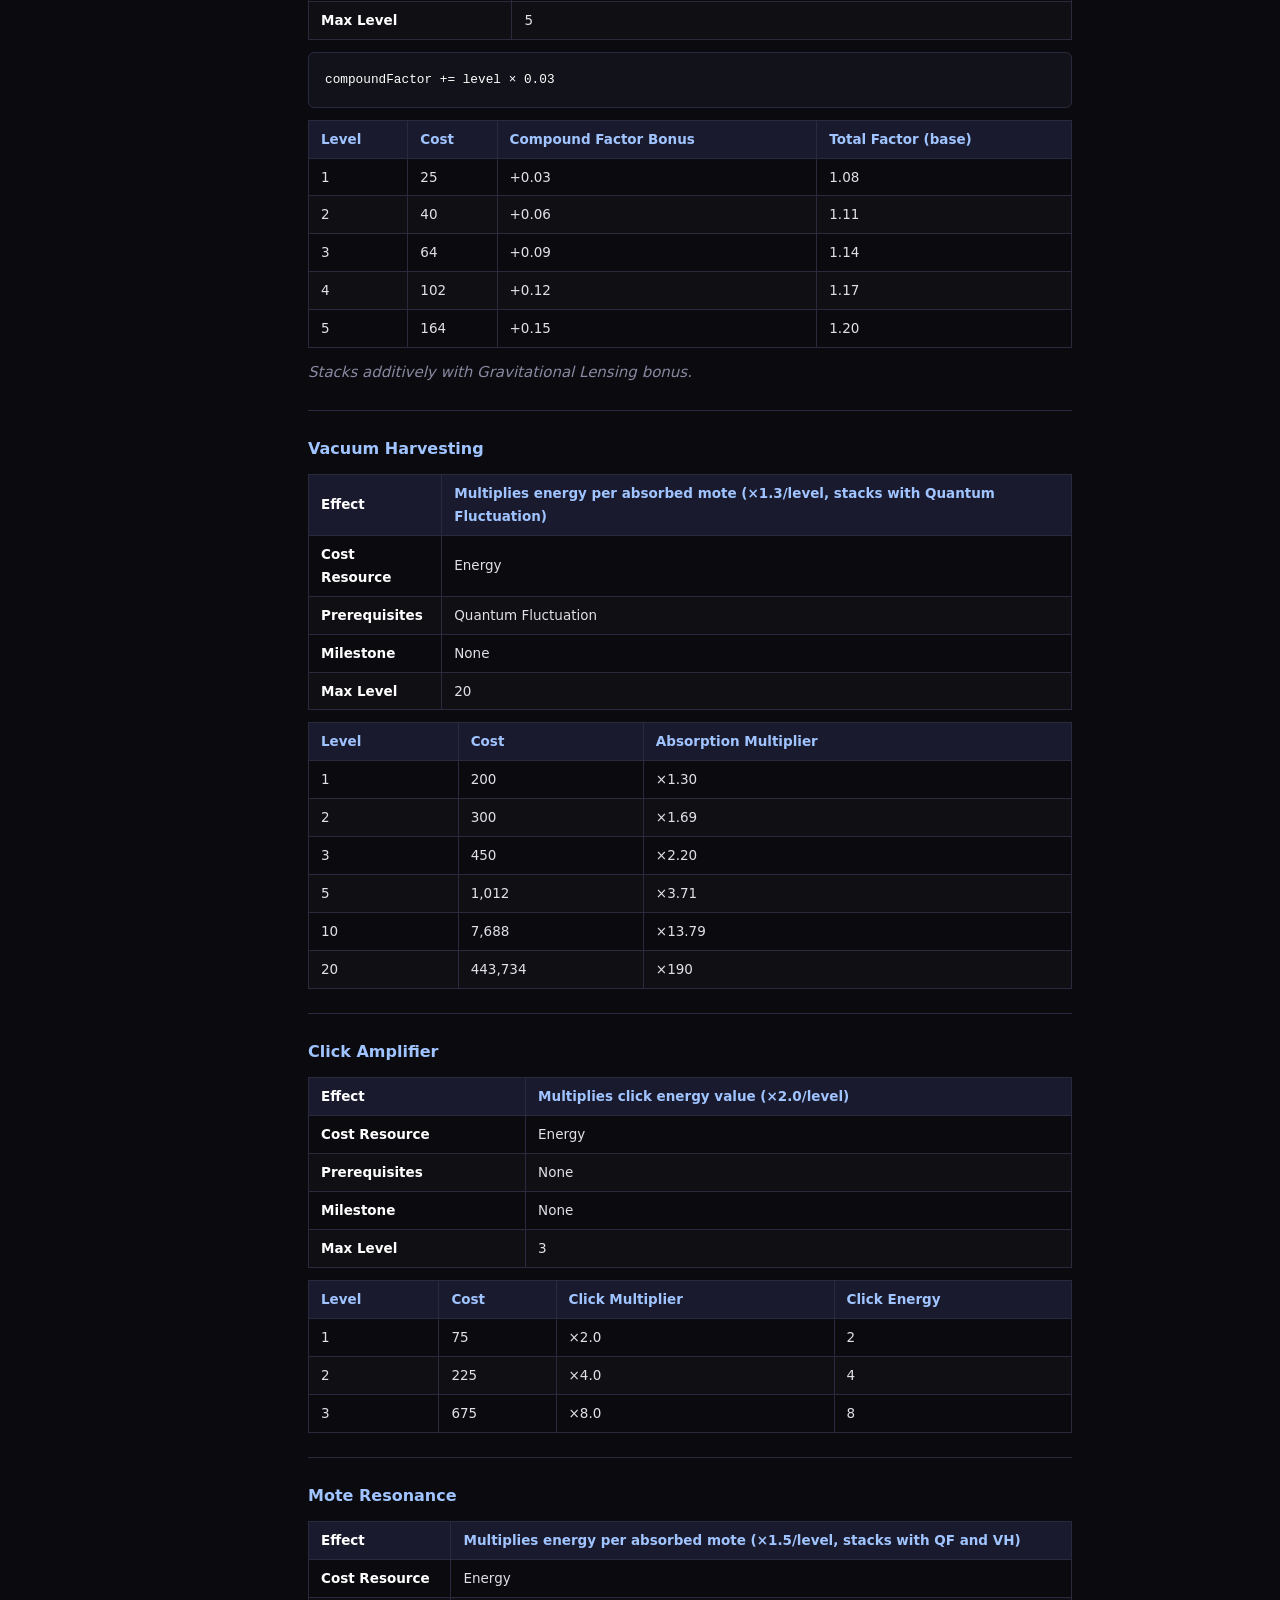
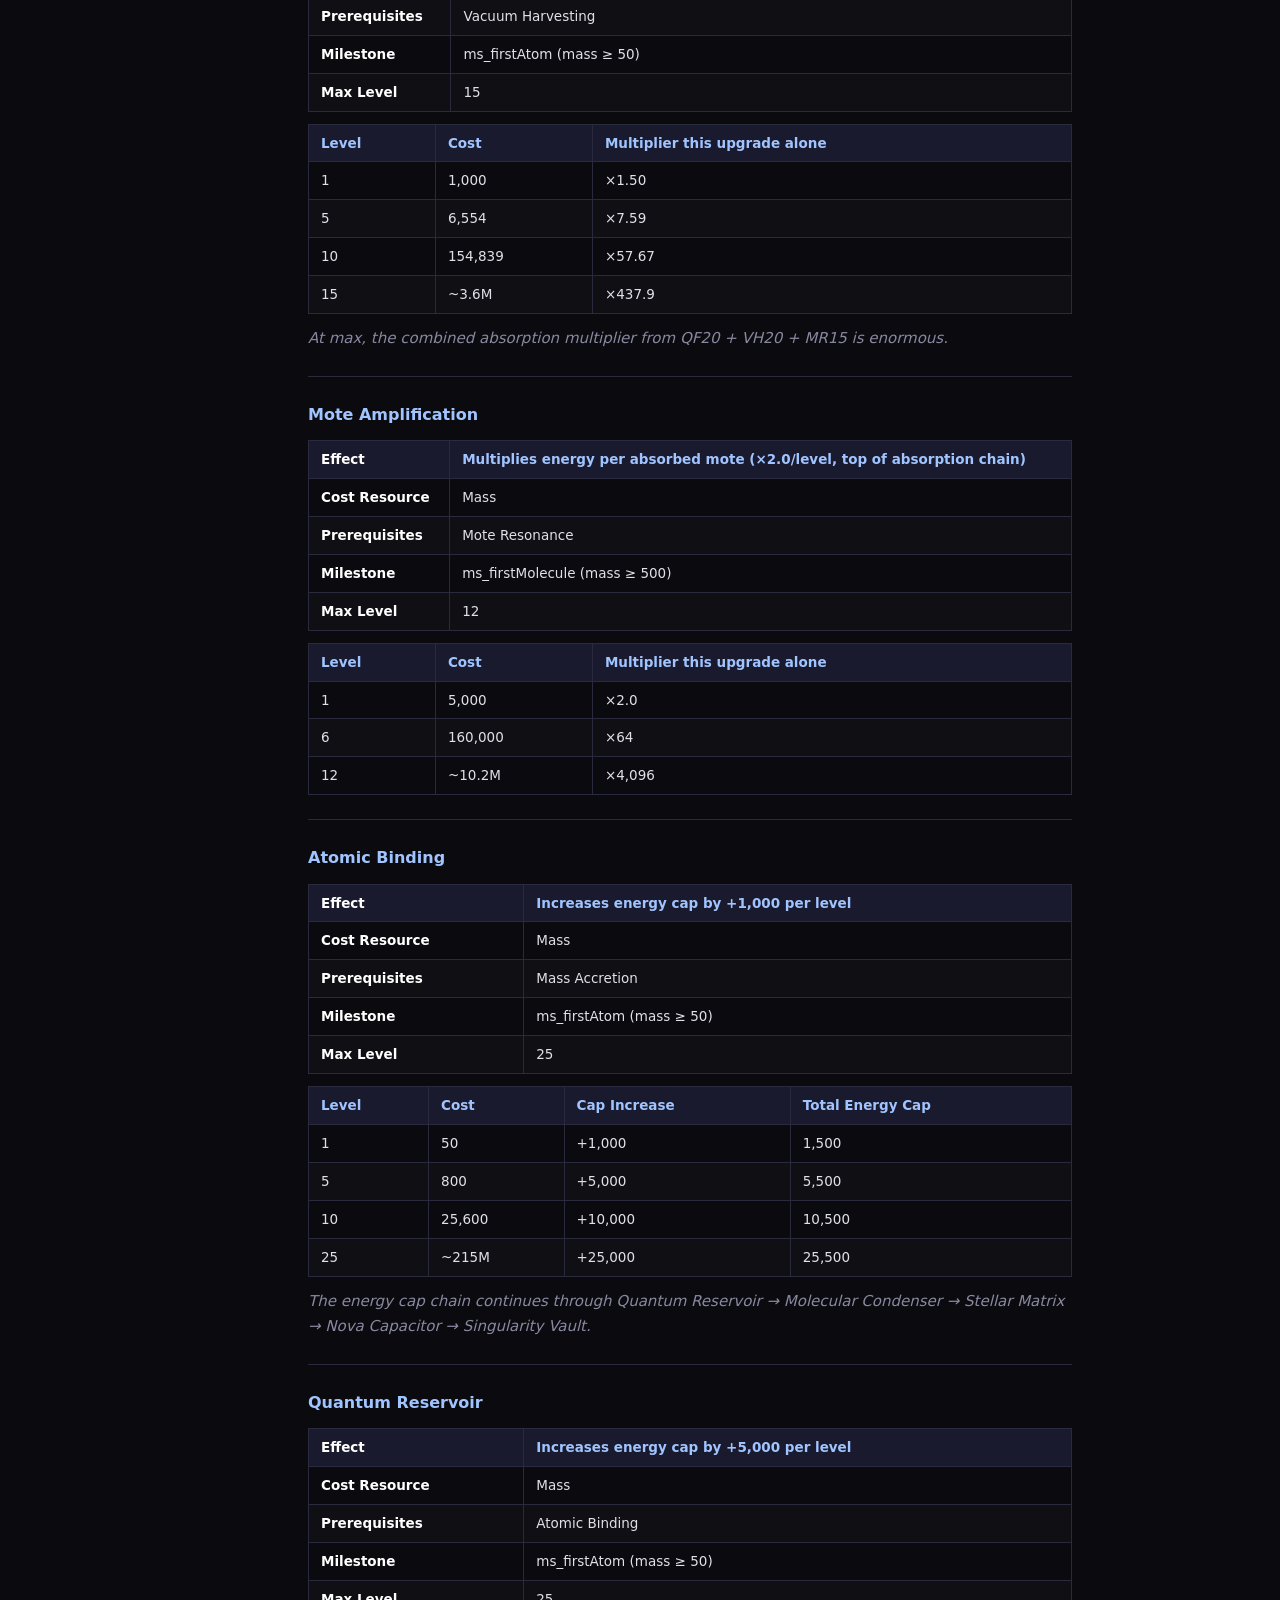
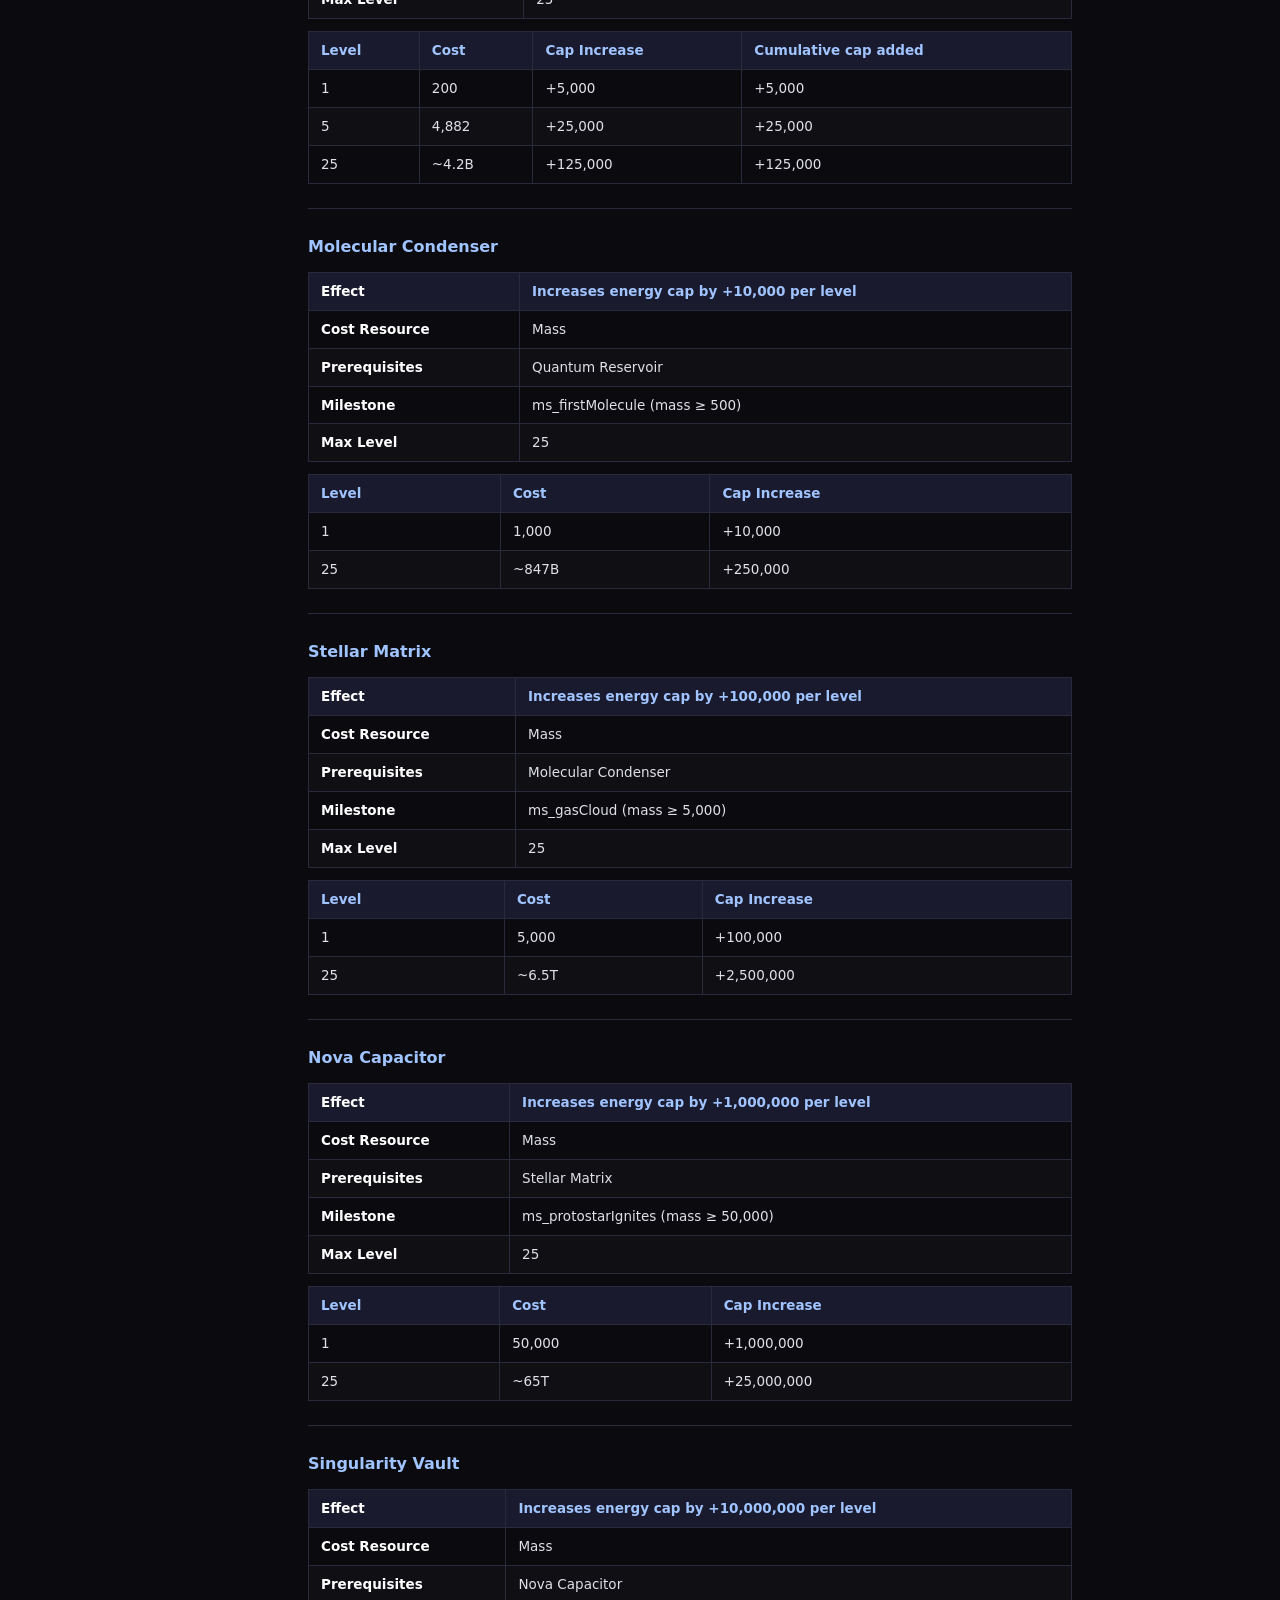
==== commit f4ba5c9d: "Deploy: 0a7a1e2932cfccf76b79d1946a5ab0f413f4d5d8" ====
--- a/wiki.html
+++ b/wiki.html
@@ -435,9 +435,9 @@
 <tr><td>Dark Matter Siphon (level N)</td><td>Collection radius = 60 + N×40 px</td></tr>
 <tr><td>Gravity Amplifier II (level N)</td><td>Wave force strength = 180 + N×80</td></tr>
 </tbody></table></div>
-<p><strong>Gravity wave:</strong> Each pulse emits a circular force wave expanding at 360 px/s. The wave radius is dynamically sized to the current player distance + 200 px, ensuring every pulse just reaches the player. Nearby energy motes are pushed outward. The wave also visibly disrupts the space dust layer (dust displaced up to 18 px vertically at the wave front, snapping back immediately as the wave passes).</p>
+<p><strong>Gravity wave:</strong> Each pulse emits a circular force wave expanding at 360 px/s. The wave radius is dynamically sized to the current player distance + 200 px, ensuring every pulse just reaches the player. Nearby energy motes are pushed outward. The wave also visibly disrupts the space dust layer (dust displaced up to 18 px vertically at the wave front, with a minimum falloff of 0.3 so the hit is always noticeable, snapping back immediately as the wave passes).</p>
 <p><strong>Pulse frequency:</strong> Interval of 1.25–2.75 s between pulses per node.</p>
-<p><strong>Reflected ripple:</strong> When the wave front reaches the player, a 30-degree off-white arc ripples back toward the dark matter node (max 140 px, ~0.7 s duration). The arc is centred on the direction from the player toward the DM node, and dust within that 30° cone is also displaced — evoking a stone-in-pond reflection.</p>
+<p><strong>Reflected ripple:</strong> When the wave front reaches the player, a cosmic dust wave reflects back toward the dark matter node in a 60° cone (±30°, max 140 px, ~0.7 s duration). The cone is centred on the direction from the player toward the DM node, and dust within it is displaced — evoking a stone-in-pond reflection. There is no separate visual arc ring; the effect is expressed entirely through dust displacement.</p>
 <hr>
 <h3 id="space-dust-background">Space Dust Background</h3>
 <blockquote>
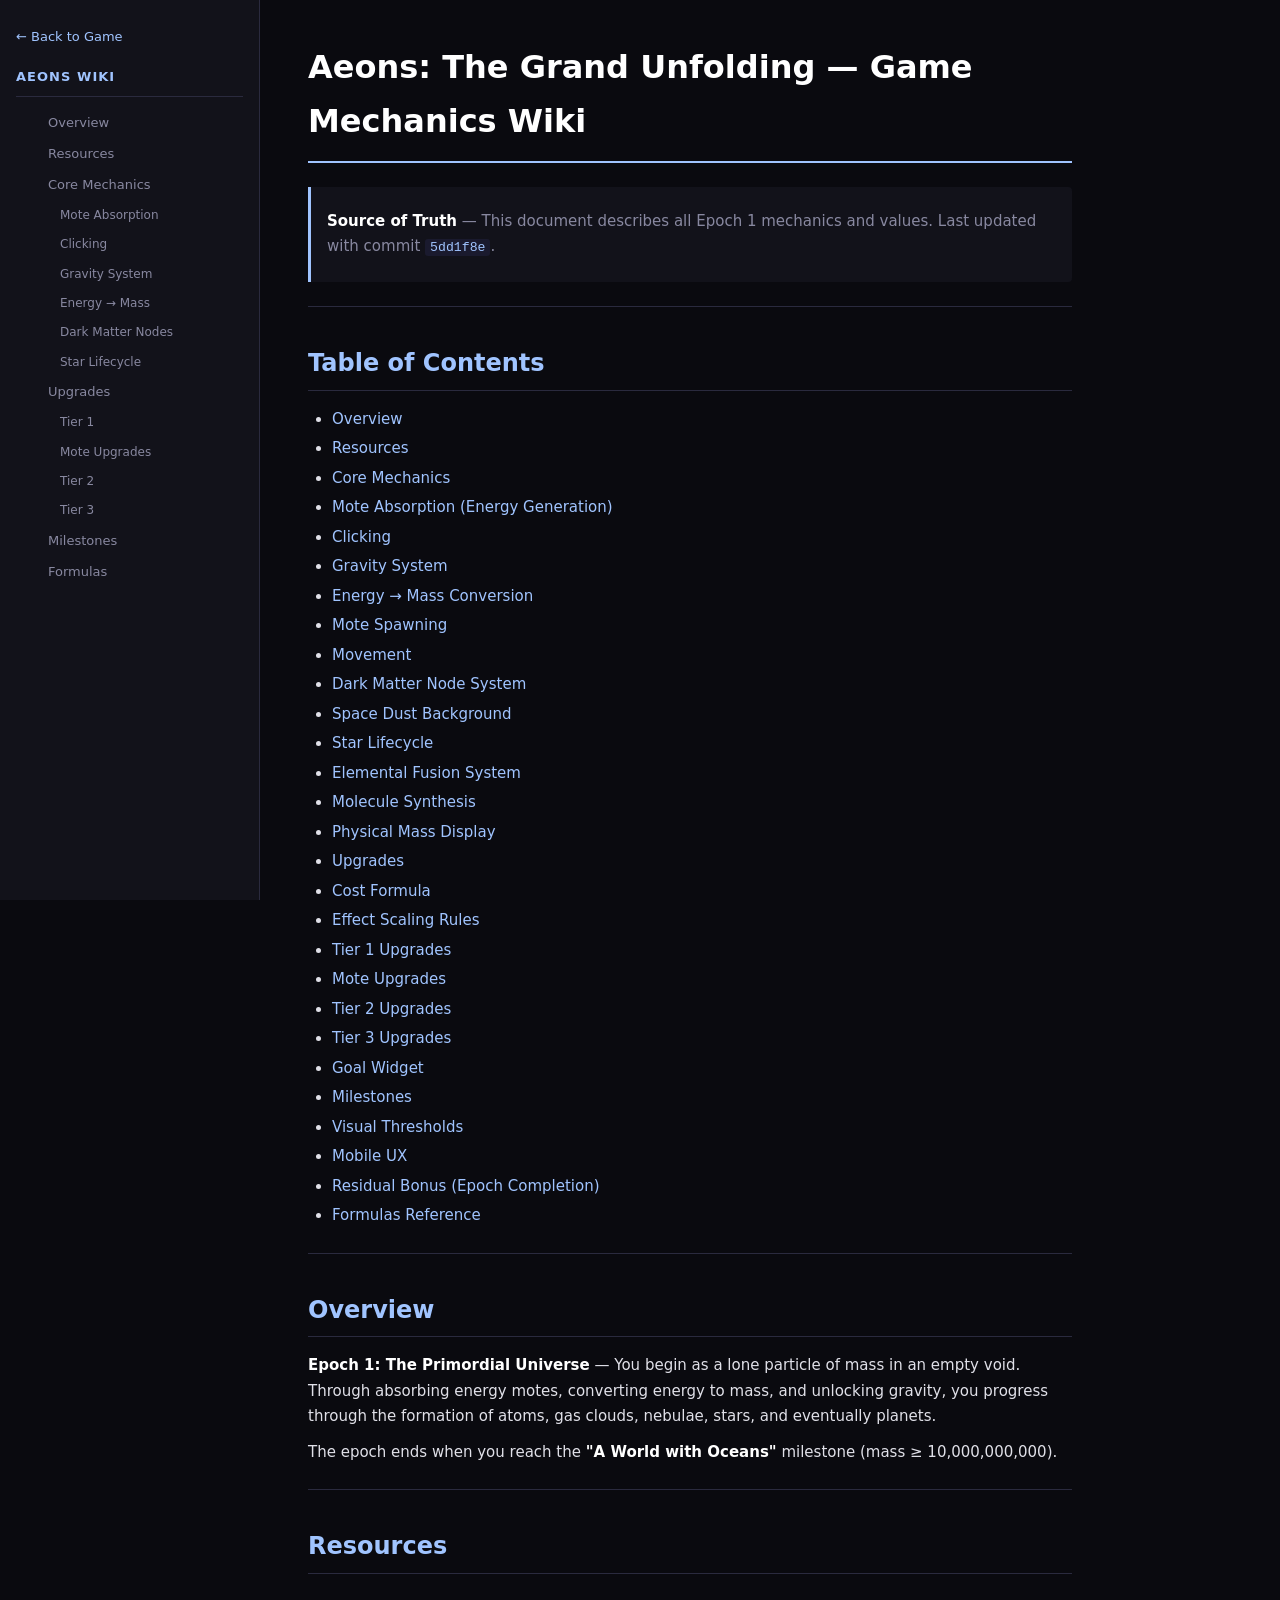
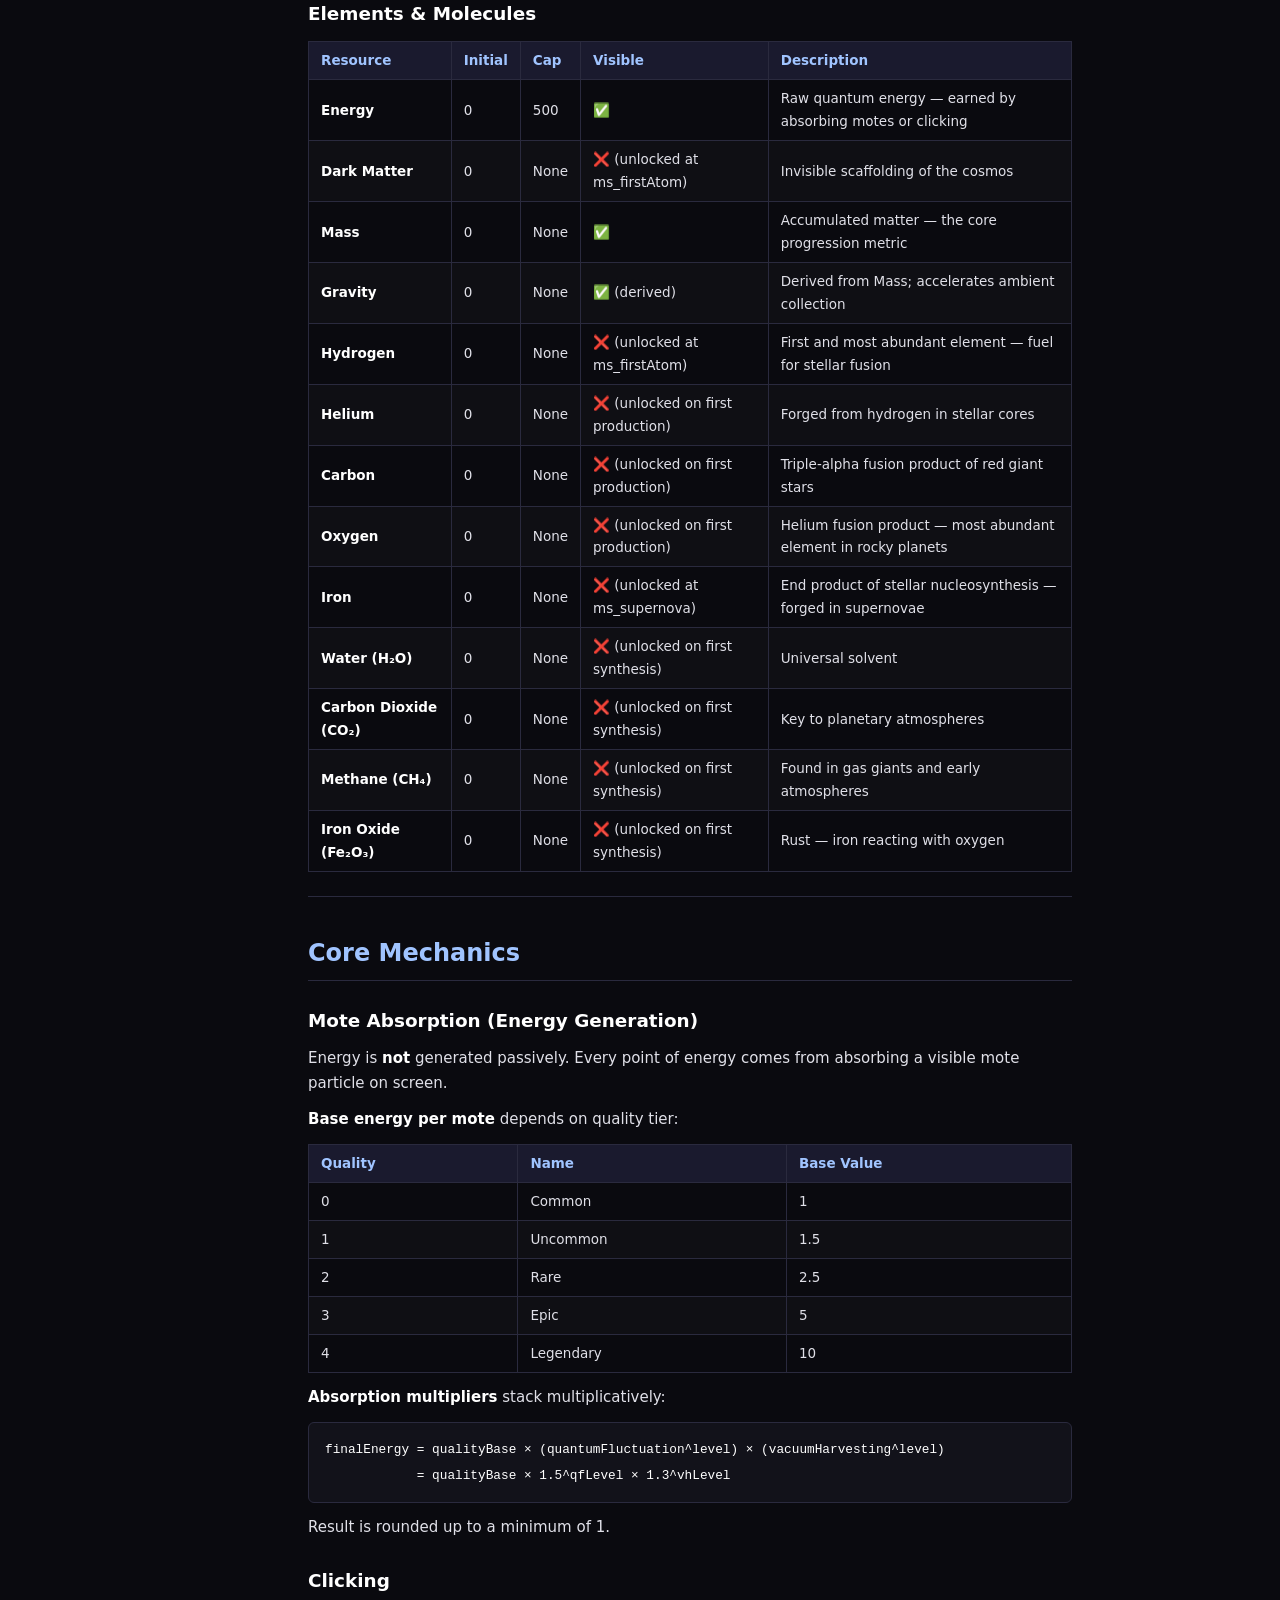
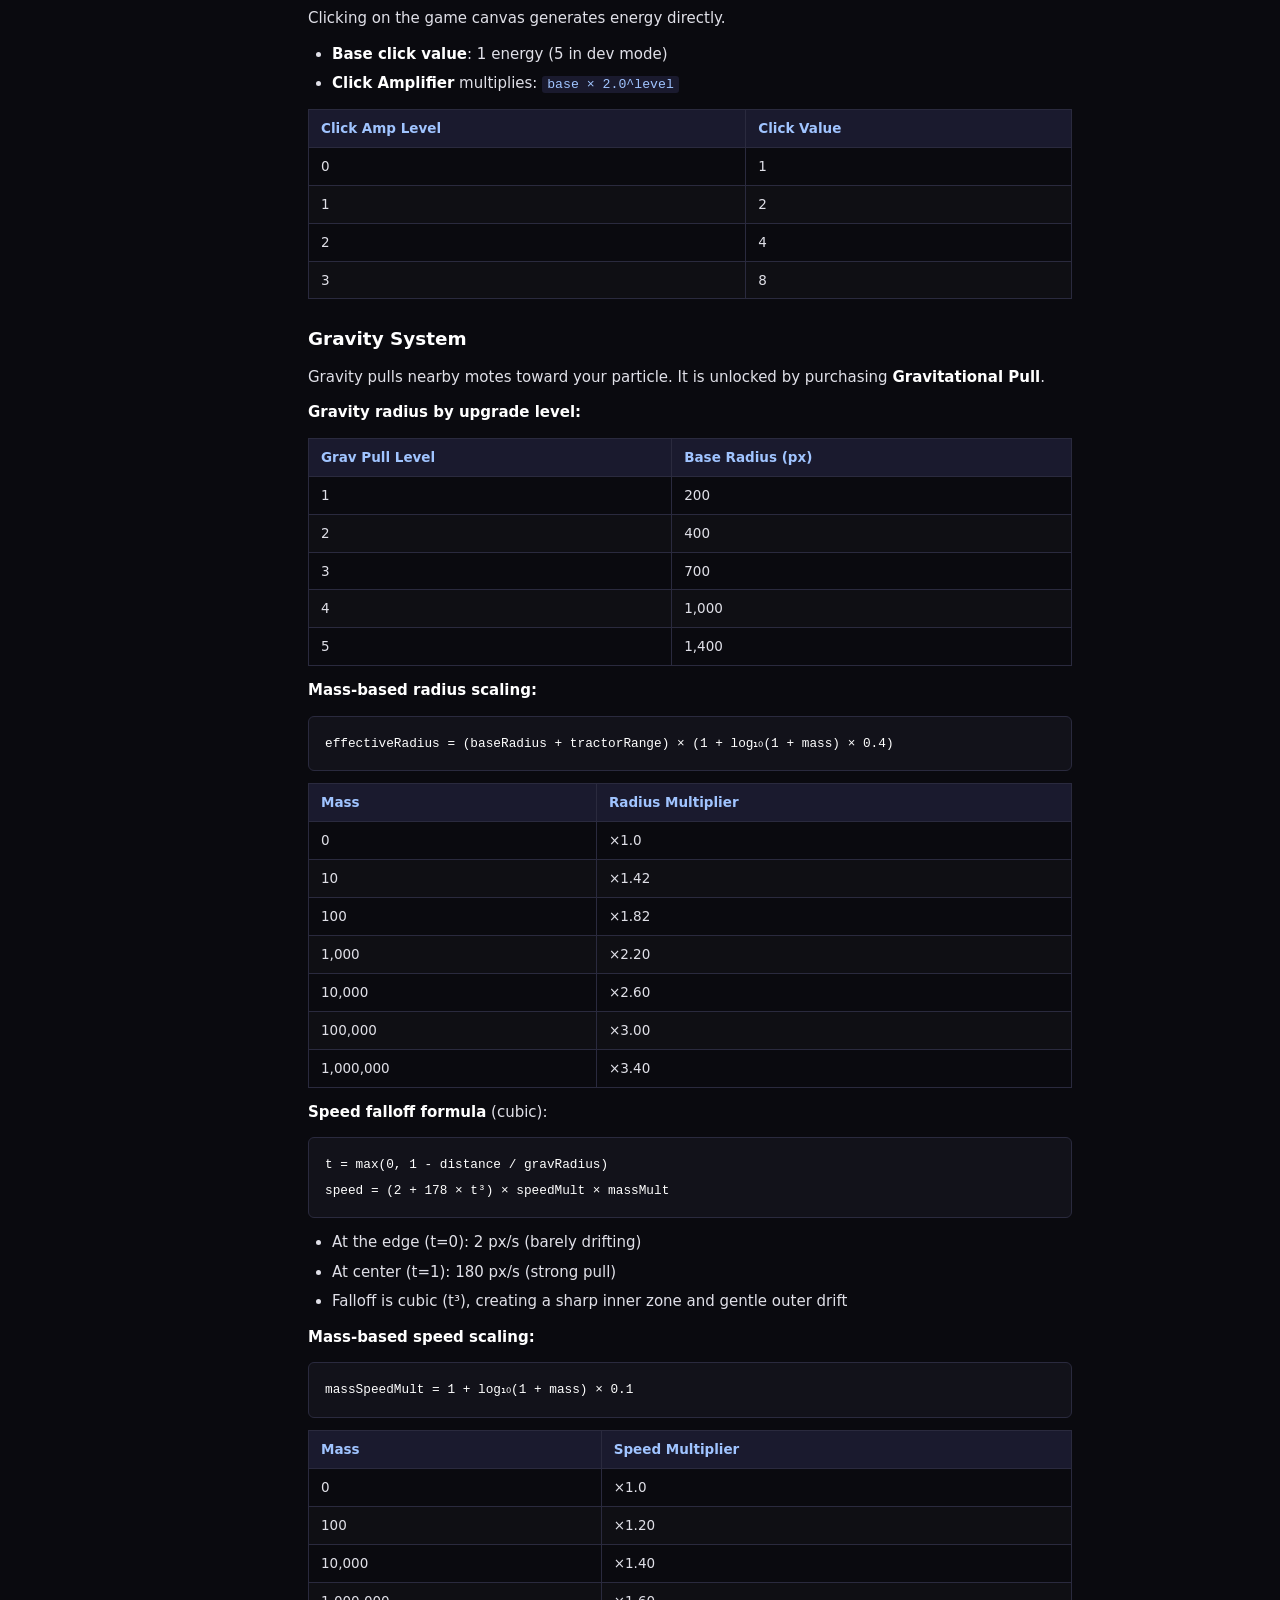
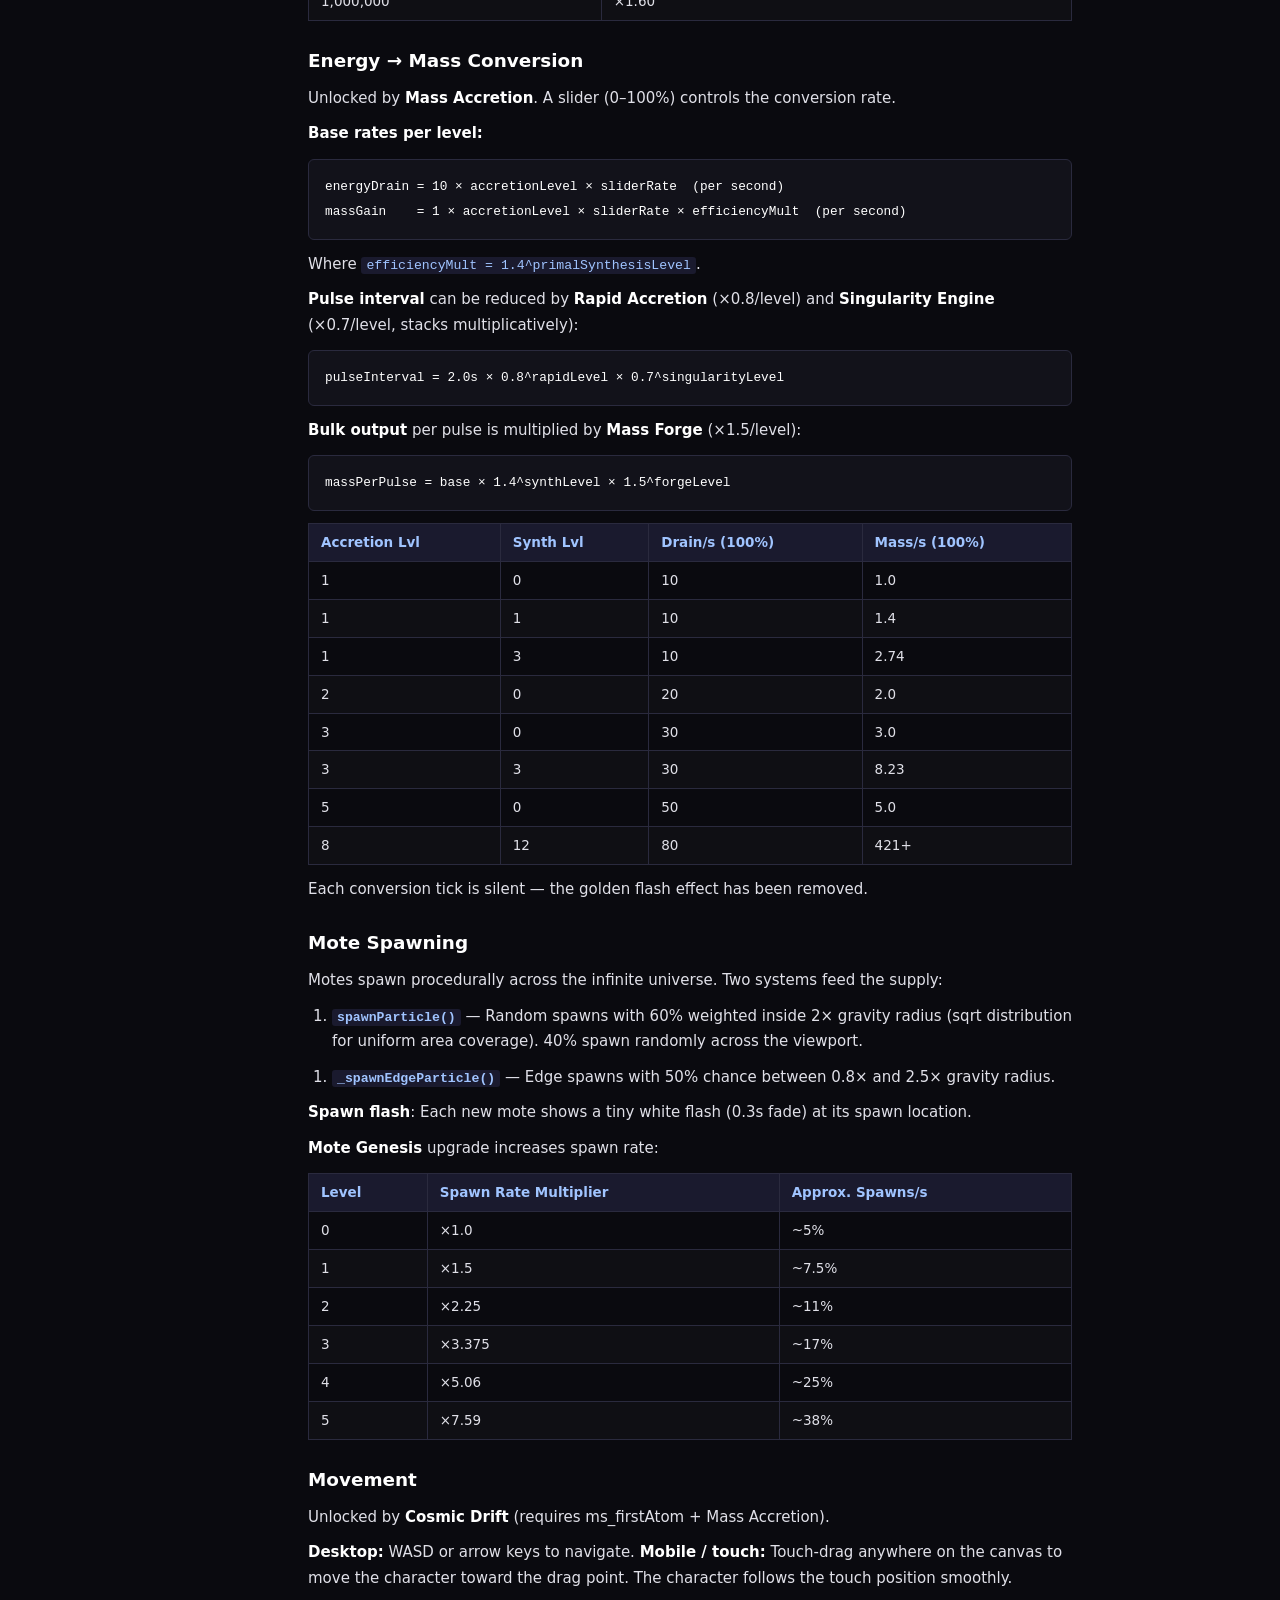
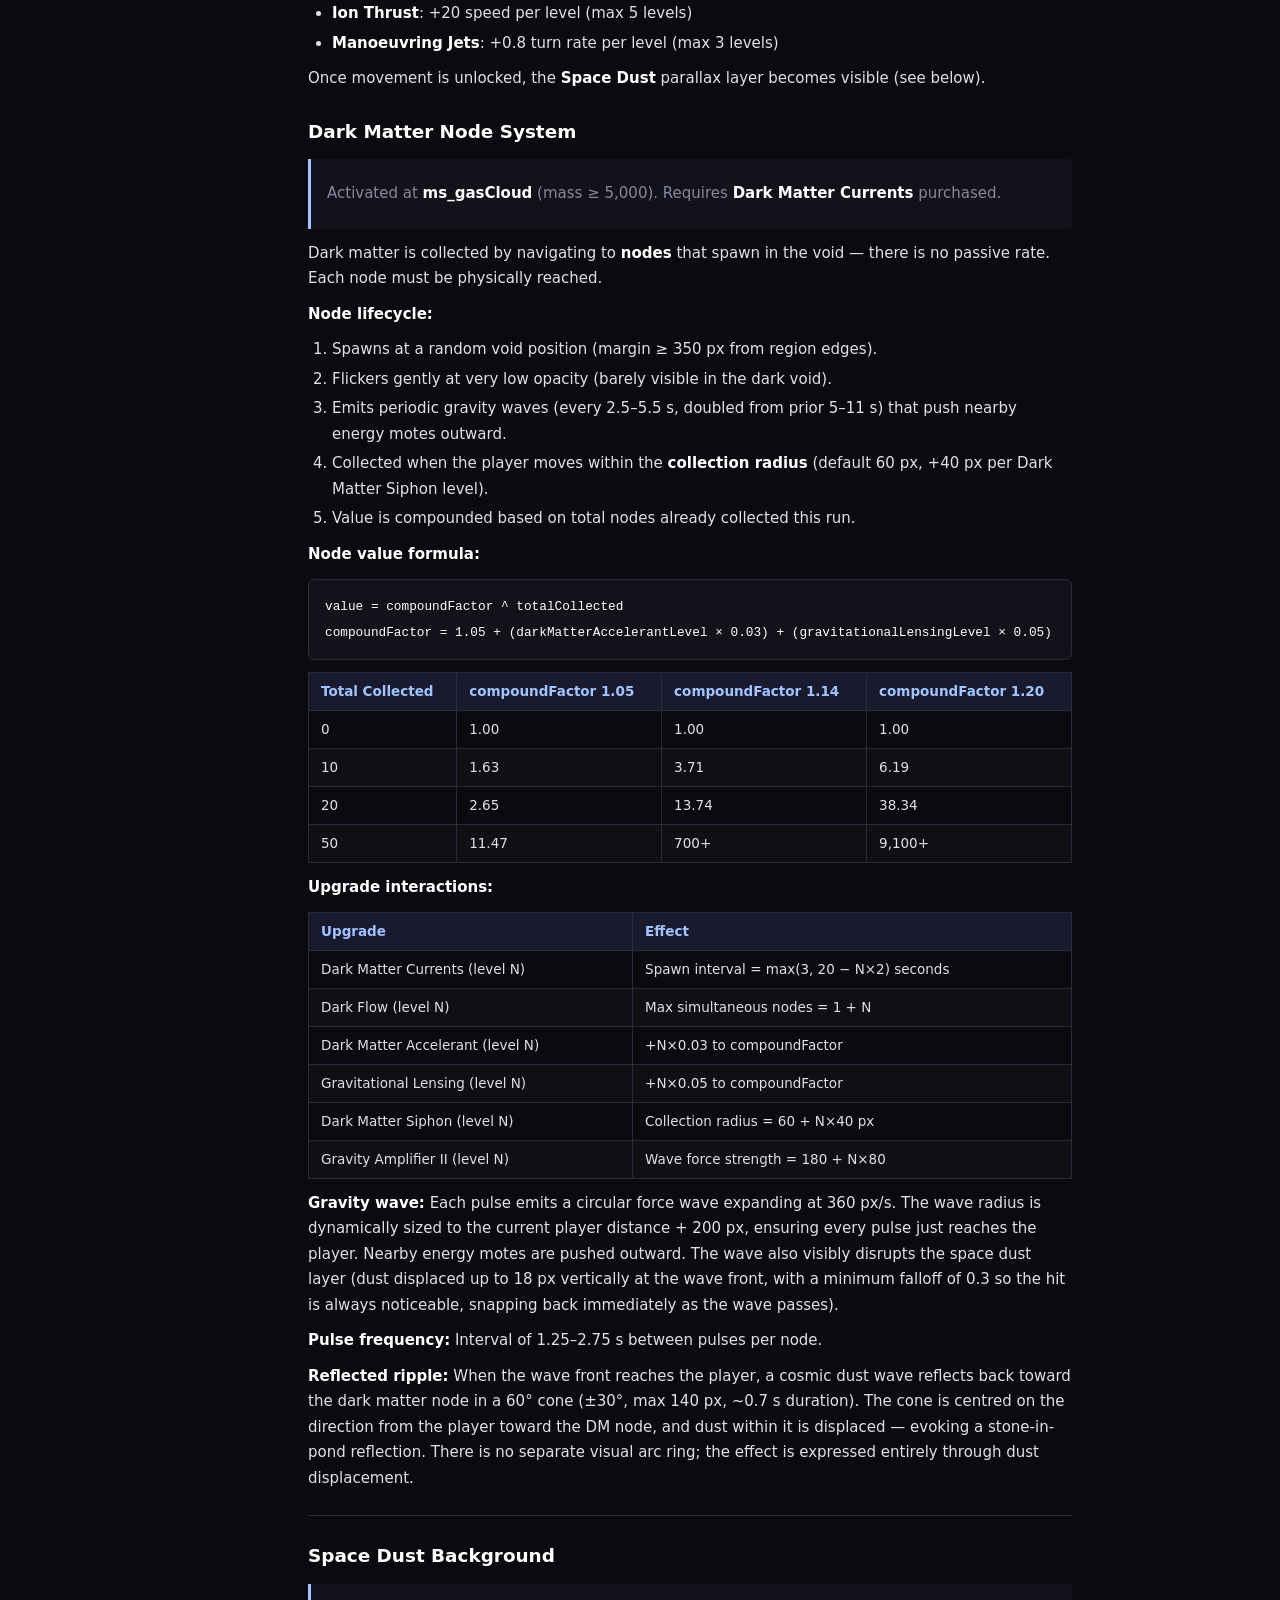
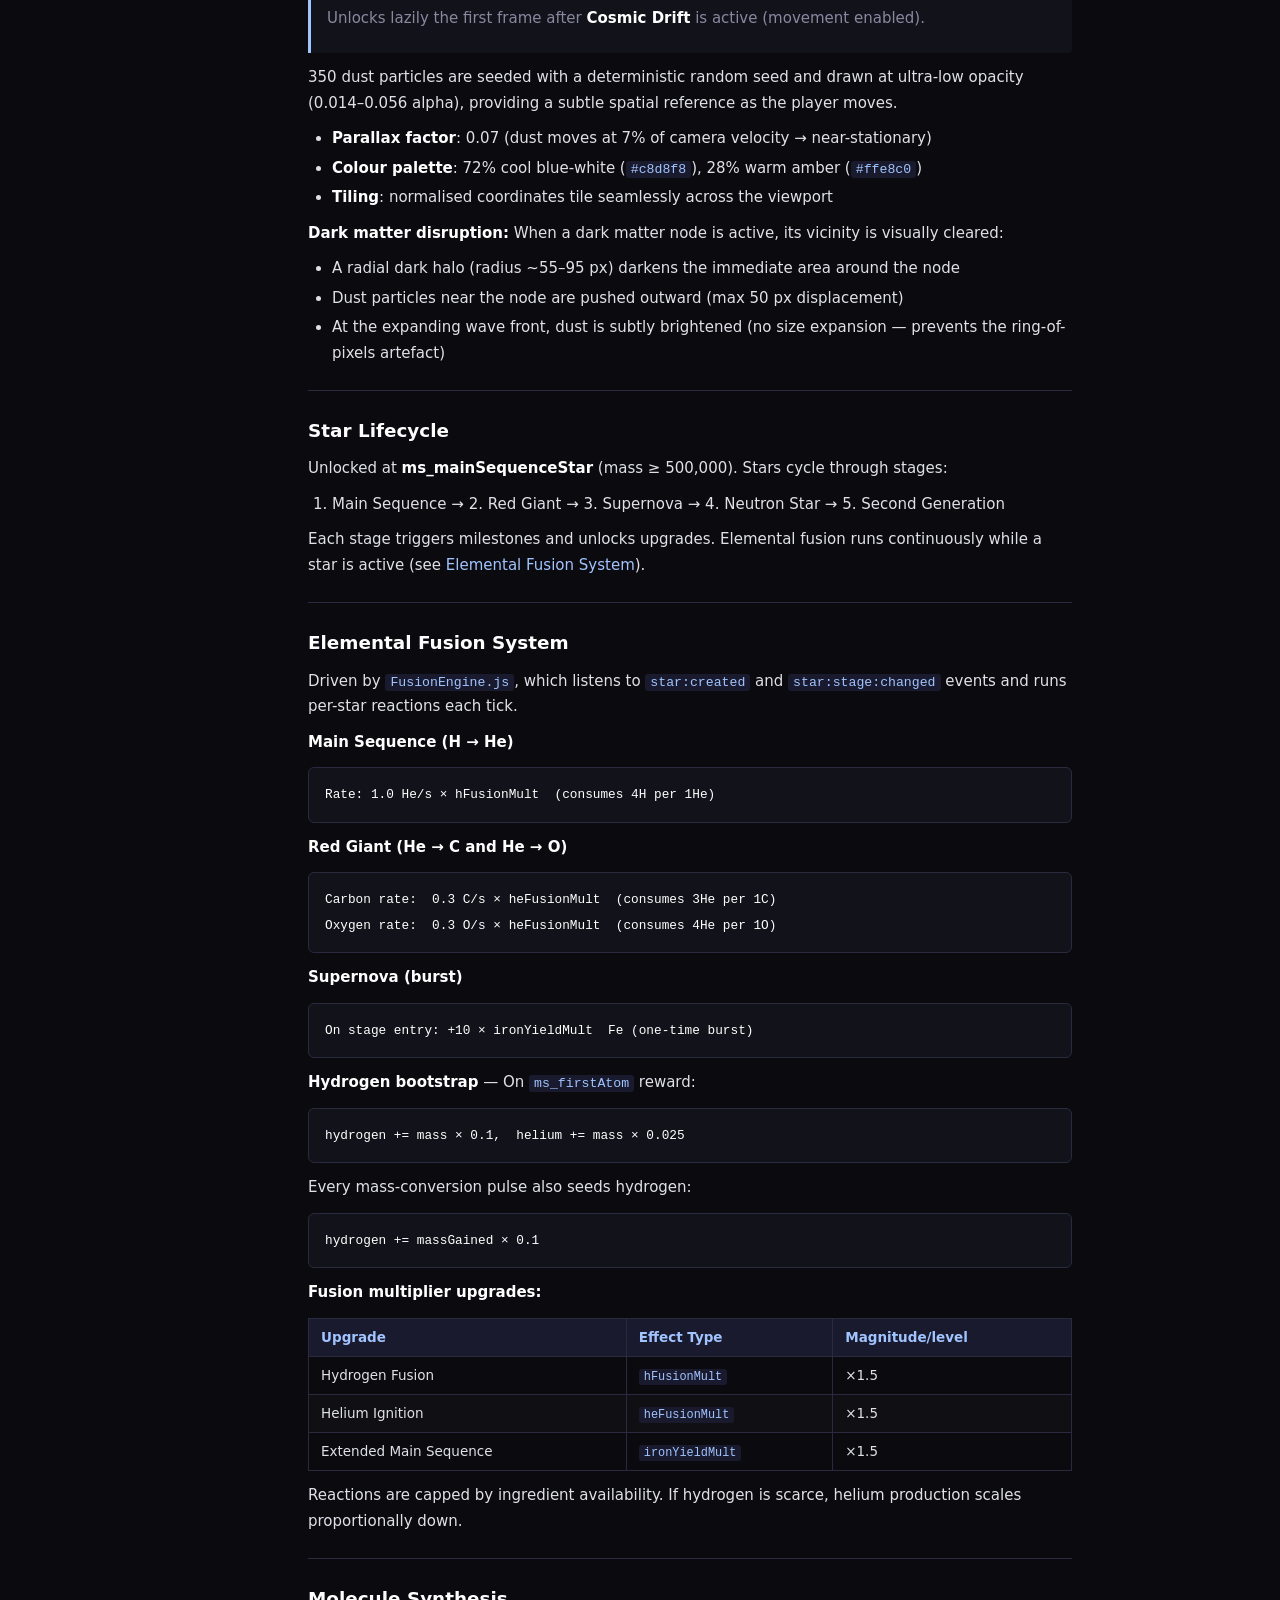
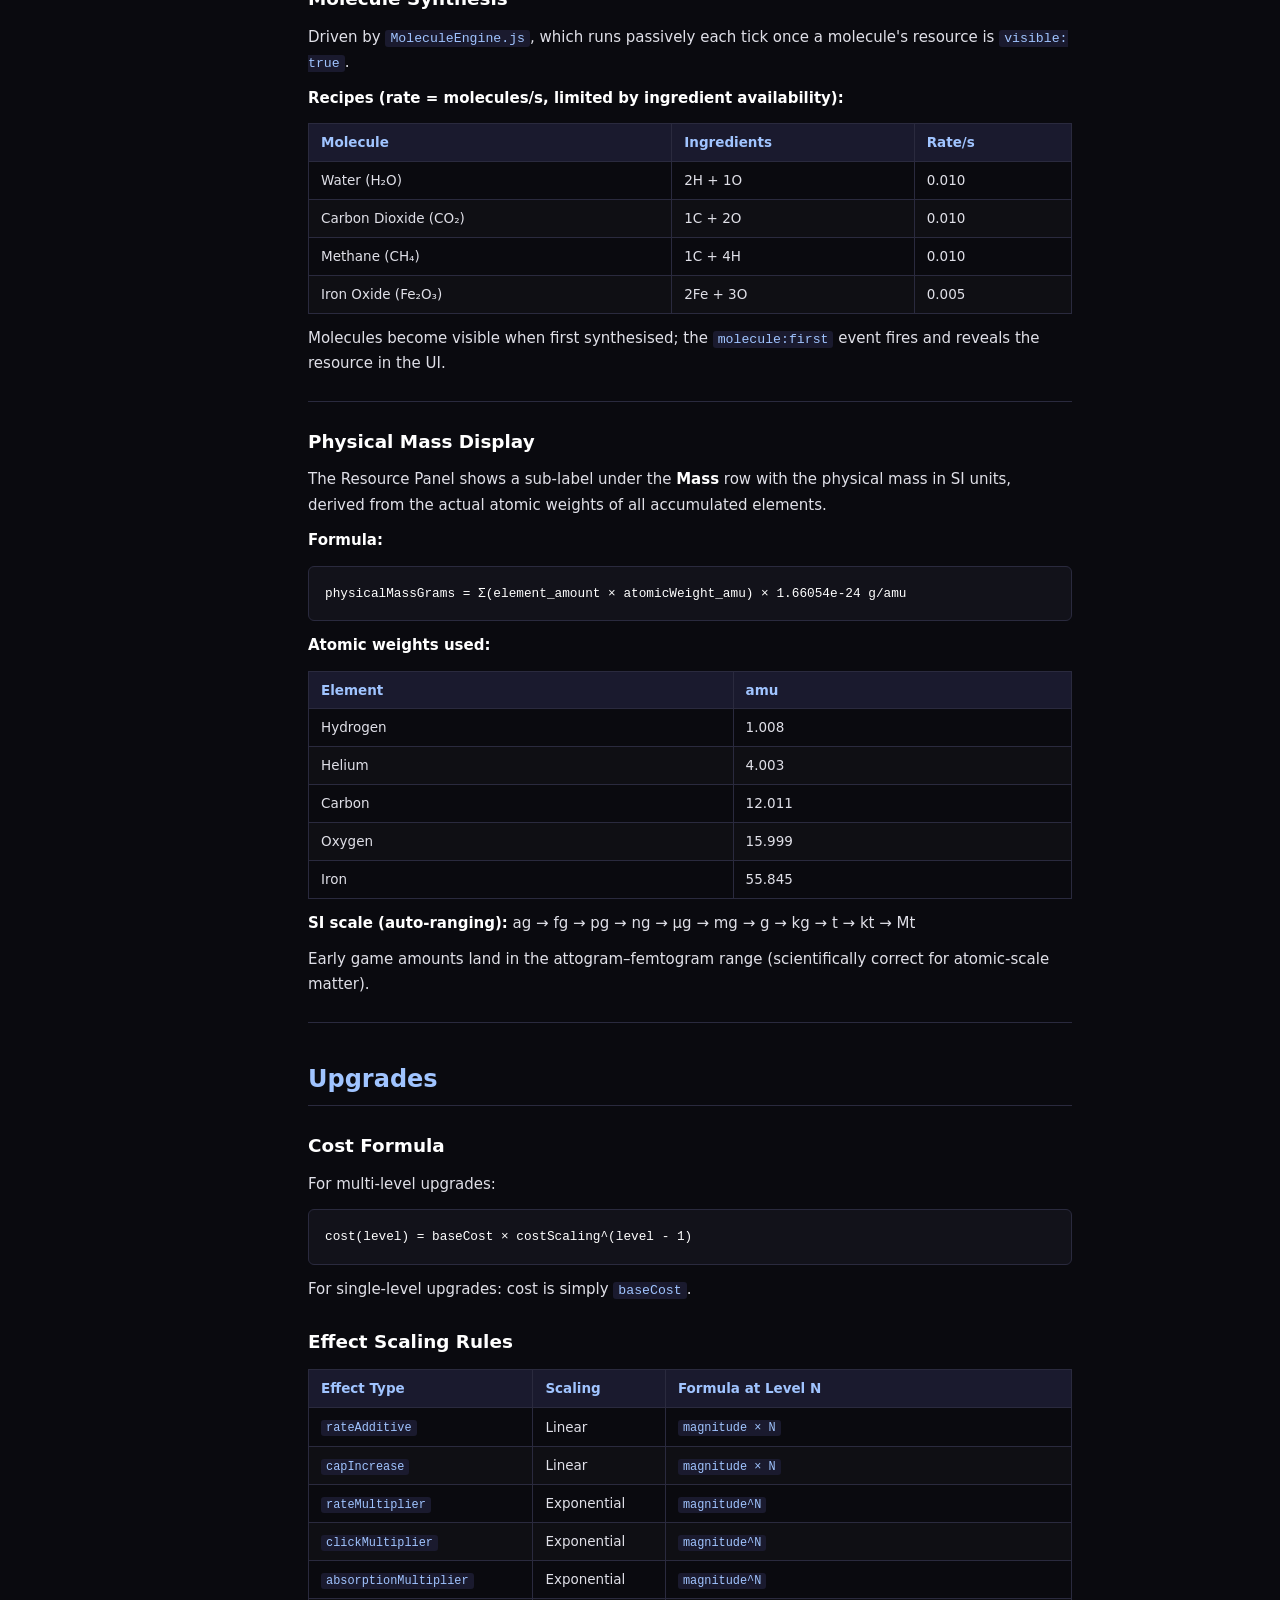
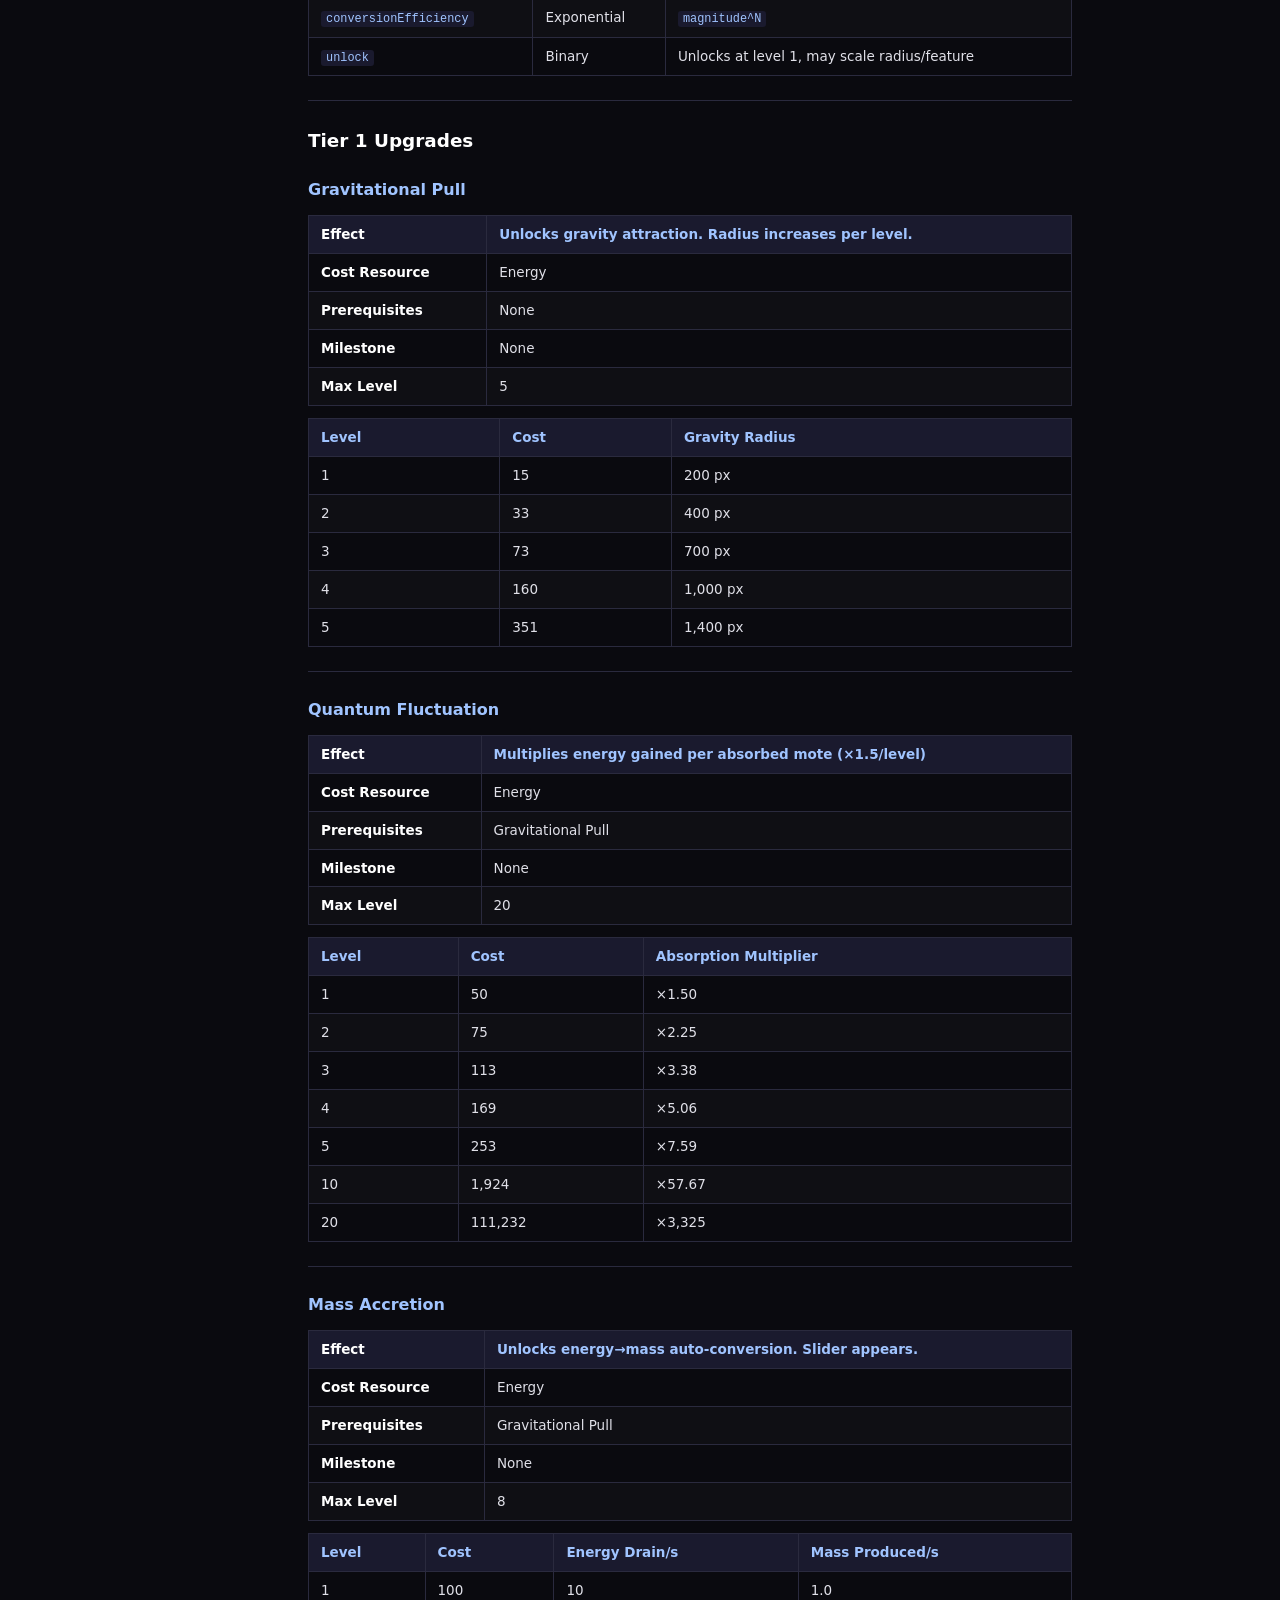
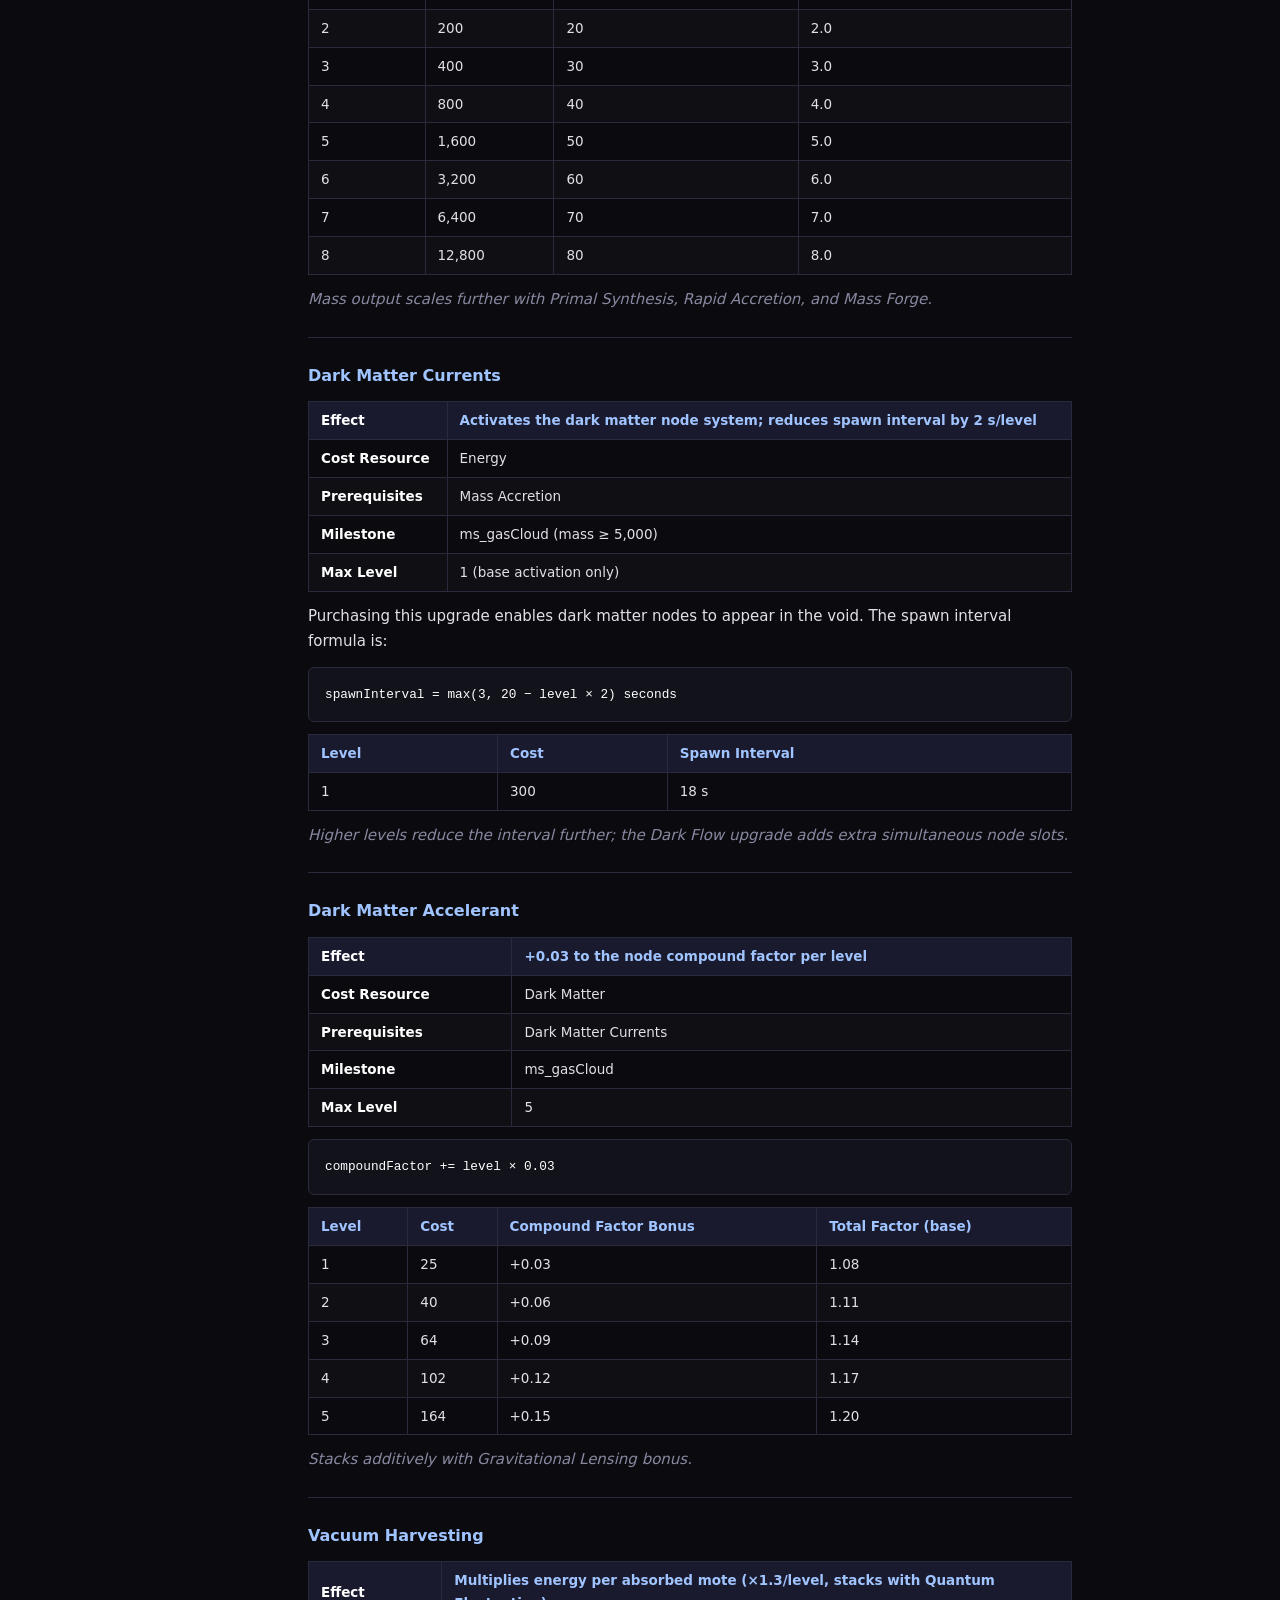
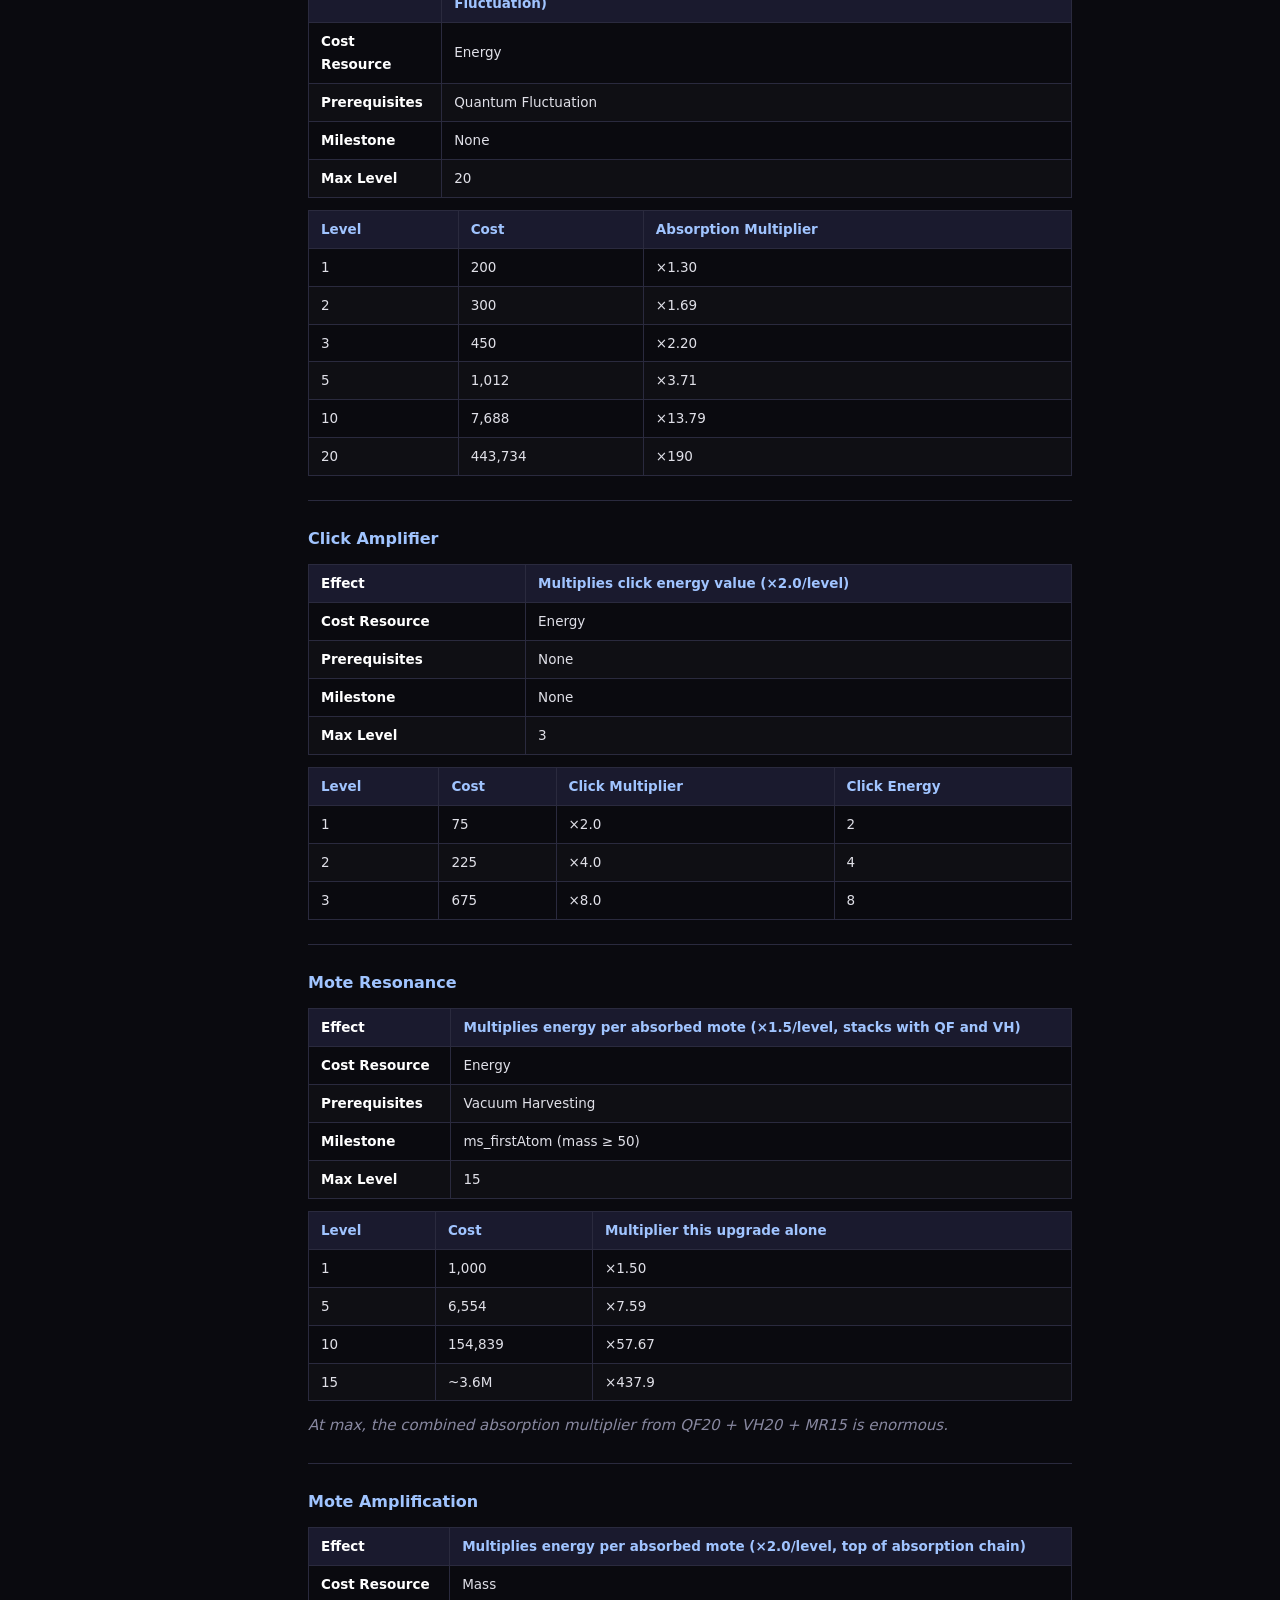
==== commit 59f25e9d: "Deploy: 68bc4b87db05869611ec786483cd2fae489ddf0b" ====
--- a/wiki.html
+++ b/wiki.html
@@ -228,7 +228,7 @@
     <h1 id="aeons-the-grand-unfolding-game-mechanics-wiki">Aeons: The Grand Unfolding — Game Mechanics Wiki</h1>
 <blockquote>
 <p><strong>Source of Truth</strong> — This document describes all Epoch 1 mechanics and values.
-Last updated with commit <code>eb994a1</code>.</p>
+Last updated with commit <code>5dd1f8e</code>.</p>
 </blockquote>
 <hr>
 <h2 id="table-of-contents">Table of Contents</h2>
@@ -245,6 +245,9 @@
 <li><a href="#dark-matter-node-system">Dark Matter Node System</a></li>
 <li><a href="#space-dust-background">Space Dust Background</a></li>
 <li><a href="#star-lifecycle">Star Lifecycle</a></li>
+<li><a href="#elemental-fusion-system">Elemental Fusion System</a></li>
+<li><a href="#molecule-synthesis">Molecule Synthesis</a></li>
+<li><a href="#physical-mass-display">Physical Mass Display</a></li>
 <li><a href="#upgrades">Upgrades</a></li>
 <li><a href="#cost-formula">Cost Formula</a></li>
 <li><a href="#effect-scaling-rules">Effect Scaling Rules</a></li>
@@ -265,14 +268,23 @@
 <p>The epoch ends when you reach the <strong>"A World with Oceans"</strong> milestone (mass ≥ 10,000,000,000).</p>
 <hr>
 <h2 id="resources">Resources</h2>
-<div class="table-wrapper"><table>
-<thead><tr><th>Resource</th><th>Initial</th><th>Cap</th><th>Visible</th><th>Derived</th><th>Description</th></tr></thead>
-<tbody>
-<tr><td><strong>Energy</strong></td><td>0</td><td>500</td><td>✅</td><td>No</td><td>Raw quantum energy — earned by absorbing motes or clicking</td></tr>
-<tr><td><strong>Dark Matter</strong></td><td>0</td><td>None</td><td>❌ (unlocked at ms_firstAtom)</td><td>No</td><td>Invisible scaffolding of the cosmos</td></tr>
-<tr><td><strong>Mass</strong></td><td>0</td><td>None</td><td>✅</td><td>No</td><td>Accumulated matter — the core progression metric</td></tr>
-<tr><td><strong>Gravity</strong></td><td>0</td><td>None</td><td>✅</td><td>Yes</td><td>Derived from Mass; accelerates ambient collection</td></tr>
-<tr><td><strong>Heavy Elements</strong></td><td>0</td><td>None</td><td>❌ (unlocked at ms_supernova)</td><td>No</td><td>Produced by stellar cycles</td></tr>
+<h3 id="elements-molecules">Elements &amp; Molecules</h3>
+<div class="table-wrapper"><table>
+<thead><tr><th>Resource</th><th>Initial</th><th>Cap</th><th>Visible</th><th>Description</th></tr></thead>
+<tbody>
+<tr><td><strong>Energy</strong></td><td>0</td><td>500</td><td>✅</td><td>Raw quantum energy — earned by absorbing motes or clicking</td></tr>
+<tr><td><strong>Dark Matter</strong></td><td>0</td><td>None</td><td>❌ (unlocked at ms_firstAtom)</td><td>Invisible scaffolding of the cosmos</td></tr>
+<tr><td><strong>Mass</strong></td><td>0</td><td>None</td><td>✅</td><td>Accumulated matter — the core progression metric</td></tr>
+<tr><td><strong>Gravity</strong></td><td>0</td><td>None</td><td>✅ (derived)</td><td>Derived from Mass; accelerates ambient collection</td></tr>
+<tr><td><strong>Hydrogen</strong></td><td>0</td><td>None</td><td>❌ (unlocked at ms_firstAtom)</td><td>First and most abundant element — fuel for stellar fusion</td></tr>
+<tr><td><strong>Helium</strong></td><td>0</td><td>None</td><td>❌ (unlocked on first production)</td><td>Forged from hydrogen in stellar cores</td></tr>
+<tr><td><strong>Carbon</strong></td><td>0</td><td>None</td><td>❌ (unlocked on first production)</td><td>Triple-alpha fusion product of red giant stars</td></tr>
+<tr><td><strong>Oxygen</strong></td><td>0</td><td>None</td><td>❌ (unlocked on first production)</td><td>Helium fusion product — most abundant element in rocky planets</td></tr>
+<tr><td><strong>Iron</strong></td><td>0</td><td>None</td><td>❌ (unlocked at ms_supernova)</td><td>End product of stellar nucleosynthesis — forged in supernovae</td></tr>
+<tr><td><strong>Water (H₂O)</strong></td><td>0</td><td>None</td><td>❌ (unlocked on first synthesis)</td><td>Universal solvent</td></tr>
+<tr><td><strong>Carbon Dioxide (CO₂)</strong></td><td>0</td><td>None</td><td>❌ (unlocked on first synthesis)</td><td>Key to planetary atmospheres</td></tr>
+<tr><td><strong>Methane (CH₄)</strong></td><td>0</td><td>None</td><td>❌ (unlocked on first synthesis)</td><td>Found in gas giants and early atmospheres</td></tr>
+<tr><td><strong>Iron Oxide (Fe₂O₃)</strong></td><td>0</td><td>None</td><td>❌ (unlocked on first synthesis)</td><td>Rust — iron reacting with oxygen</td></tr>
 </tbody></table></div>
 <hr>
 <h2 id="core-mechanics">Core Mechanics</h2>
@@ -456,11 +468,65 @@
 <li>At the expanding wave front, dust is subtly brightened (no size expansion — prevents the ring-of-pixels artefact)</li>
 </ul>
 <hr>
+<h3 id="star-lifecycle">Star Lifecycle</h3>
 <p>Unlocked at <strong>ms_mainSequenceStar</strong> (mass ≥ 500,000). Stars cycle through stages:</p>
 <ol>
 <li>Main Sequence → 2. Red Giant → 3. Supernova → 4. Neutron Star → 5. Second Generation</li>
 </ol>
-<p>Each stage triggers milestones and unlocks upgrades. Heavy Elements are produced during stellar cycles.</p>
+<p>Each stage triggers milestones and unlocks upgrades. Elemental fusion runs continuously while a star is active (see <a href="#elemental-fusion-system">Elemental Fusion System</a>).</p>
+<hr>
+<h3 id="elemental-fusion-system">Elemental Fusion System</h3>
+<p>Driven by <code>FusionEngine.js</code>, which listens to <code>star:created</code> and <code>star:stage:changed</code> events and runs per-star reactions each tick.</p>
+<p><strong>Main Sequence (H → He)</strong></p>
+<pre><code>Rate: 1.0 He/s × hFusionMult  (consumes 4H per 1He)</code></pre>
+<p><strong>Red Giant (He → C and He → O)</strong></p>
+<pre><code>Carbon rate:  0.3 C/s × heFusionMult  (consumes 3He per 1C)
+Oxygen rate:  0.3 O/s × heFusionMult  (consumes 4He per 1O)</code></pre>
+<p><strong>Supernova (burst)</strong></p>
+<pre><code>On stage entry: +10 × ironYieldMult  Fe (one-time burst)</code></pre>
+<p><strong>Hydrogen bootstrap</strong> — On <code>ms_firstAtom</code> reward:</p>
+<pre><code>hydrogen += mass × 0.1,  helium += mass × 0.025</code></pre>
+<p>Every mass-conversion pulse also seeds hydrogen:</p>
+<pre><code>hydrogen += massGained × 0.1</code></pre>
+<p><strong>Fusion multiplier upgrades:</strong></p>
+<div class="table-wrapper"><table>
+<thead><tr><th>Upgrade</th><th>Effect Type</th><th>Magnitude/level</th></tr></thead>
+<tbody>
+<tr><td>Hydrogen Fusion</td><td><code>hFusionMult</code></td><td>×1.5</td></tr>
+<tr><td>Helium Ignition</td><td><code>heFusionMult</code></td><td>×1.5</td></tr>
+<tr><td>Extended Main Sequence</td><td><code>ironYieldMult</code></td><td>×1.5</td></tr>
+</tbody></table></div>
+<p>Reactions are capped by ingredient availability. If hydrogen is scarce, helium production scales proportionally down.</p>
+<hr>
+<h3 id="molecule-synthesis">Molecule Synthesis</h3>
+<p>Driven by <code>MoleculeEngine.js</code>, which runs passively each tick once a molecule's resource is <code>visible: true</code>.</p>
+<p><strong>Recipes (rate = molecules/s, limited by ingredient availability):</strong></p>
+<div class="table-wrapper"><table>
+<thead><tr><th>Molecule</th><th>Ingredients</th><th>Rate/s</th></tr></thead>
+<tbody>
+<tr><td>Water (H₂O)</td><td>2H + 1O</td><td>0.010</td></tr>
+<tr><td>Carbon Dioxide (CO₂)</td><td>1C + 2O</td><td>0.010</td></tr>
+<tr><td>Methane (CH₄)</td><td>1C + 4H</td><td>0.010</td></tr>
+<tr><td>Iron Oxide (Fe₂O₃)</td><td>2Fe + 3O</td><td>0.005</td></tr>
+</tbody></table></div>
+<p>Molecules become visible when first synthesised; the <code>molecule:first</code> event fires and reveals the resource in the UI.</p>
+<hr>
+<h3 id="physical-mass-display">Physical Mass Display</h3>
+<p>The Resource Panel shows a sub-label under the <strong>Mass</strong> row with the physical mass in SI units, derived from the actual atomic weights of all accumulated elements.</p>
+<p><strong>Formula:</strong></p>
+<pre><code>physicalMassGrams = Σ(element_amount × atomicWeight_amu) × 1.66054e-24 g/amu</code></pre>
+<p><strong>Atomic weights used:</strong></p>
+<div class="table-wrapper"><table>
+<thead><tr><th>Element</th><th>amu</th></tr></thead>
+<tbody>
+<tr><td>Hydrogen</td><td>1.008</td></tr>
+<tr><td>Helium</td><td>4.003</td></tr>
+<tr><td>Carbon</td><td>12.011</td></tr>
+<tr><td>Oxygen</td><td>15.999</td></tr>
+<tr><td>Iron</td><td>55.845</td></tr>
+</tbody></table></div>
+<p><strong>SI scale (auto-ranging):</strong> ag → fg → pg → ng → µg → mg → g → kg → t → kt → Mt</p>
+<p>Early game amounts land in the attogram–femtogram range (scientifically correct for atomic-scale matter).</p>
 <hr>
 <h2 id="upgrades">Upgrades</h2>
 <h3 id="cost-formula">Cost Formula</h3>
@@ -1113,7 +1179,7 @@
 <hr>
 <h4 id="extended-main-sequence">Extended Main Sequence</h4>
 <div class="table-wrapper"><table>
-<thead><tr><th><strong>Effect</strong></th><th>×1.5 heavy elements rate</th></tr></thead>
+<thead><tr><th><strong>Effect</strong></th><th>×1.5 iron yield from supernova bursts per level (<code>ironYieldMult</code>)</th></tr></thead>
 <tbody>
 <tr><td><strong>Cost Resource</strong></td><td>Mass</td></tr>
 <tr><td><strong>Prerequisites</strong></td><td>Gravity Amplifier II</td></tr>
@@ -1121,7 +1187,7 @@
 <tr><td><strong>Max Level</strong></td><td>1</td></tr>
 </tbody></table></div>
 <div class="table-wrapper"><table>
-<thead><tr><th>Level</th><th>Cost</th><th>HE Multiplier</th></tr></thead>
+<thead><tr><th>Level</th><th>Cost</th><th>Iron Burst Multiplier</th></tr></thead>
 <tbody>
 <tr><td>1</td><td>200,000</td><td>×1.5</td></tr>
 </tbody></table></div>
@@ -1145,7 +1211,7 @@
 <div class="table-wrapper"><table>
 <thead><tr><th><strong>Effect</strong></th><th>Reduces star cycle duration (×0.8/level)</th></tr></thead>
 <tbody>
-<tr><td><strong>Cost Resource</strong></td><td>Heavy Elements</td></tr>
+<tr><td><strong>Cost Resource</strong></td><td>Iron</td></tr>
 <tr><td><strong>Prerequisites</strong></td><td>Extended Main Sequence</td></tr>
 <tr><td><strong>Milestone</strong></td><td>ms_supernova</td></tr>
 <tr><td><strong>Max Level</strong></td><td>3</td></tr>
@@ -1153,26 +1219,26 @@
 <div class="table-wrapper"><table>
 <thead><tr><th>Level</th><th>Cost</th><th>Cycle Duration Multiplier</th></tr></thead>
 <tbody>
-<tr><td>1</td><td>50</td><td>×0.80 (80%)</td></tr>
-<tr><td>2</td><td>100</td><td>×0.64 (64%)</td></tr>
-<tr><td>3</td><td>200</td><td>×0.51 (51%)</td></tr>
+<tr><td>1</td><td>10</td><td>×0.80 (80%)</td></tr>
+<tr><td>2</td><td>20</td><td>×0.64 (64%)</td></tr>
+<tr><td>3</td><td>40</td><td>×0.51 (51%)</td></tr>
 </tbody></table></div>
 <hr>
 <h4 id="elemental-yield">Elemental Yield</h4>
 <div class="table-wrapper"><table>
-<thead><tr><th><strong>Effect</strong></th><th>Multiplies heavy element output (×2.0/level)</th></tr></thead>
-<tbody>
-<tr><td><strong>Cost Resource</strong></td><td>Heavy Elements</td></tr>
+<thead><tr><th><strong>Effect</strong></th><th>Multiplies iron output from fusion (×2.0/level)</th></tr></thead>
+<tbody>
+<tr><td><strong>Cost Resource</strong></td><td>Iron</td></tr>
 <tr><td><strong>Prerequisites</strong></td><td>Rapid Cycling</td></tr>
-<tr><td><strong>Milestone</strong></td><td>ms_secondGenStars (heavyElements ≥ 50)</td></tr>
+<tr><td><strong>Milestone</strong></td><td>ms_secondGenStars (iron ≥ 25)</td></tr>
 <tr><td><strong>Max Level</strong></td><td>3</td></tr>
 </tbody></table></div>
 <div class="table-wrapper"><table>
-<thead><tr><th>Level</th><th>Cost</th><th>HE Multiplier</th></tr></thead>
-<tbody>
-<tr><td>1</td><td>150</td><td>×2.0</td></tr>
-<tr><td>2</td><td>300</td><td>×4.0</td></tr>
-<tr><td>3</td><td>600</td><td>×8.0</td></tr>
+<thead><tr><th>Level</th><th>Cost</th><th>Iron Multiplier</th></tr></thead>
+<tbody>
+<tr><td>1</td><td>50</td><td>×2.0</td></tr>
+<tr><td>2</td><td>100</td><td>×4.0</td></tr>
+<tr><td>3</td><td>200</td><td>×8.0</td></tr>
 </tbody></table></div>
 <hr>
 <h4 id="event-horizon">Event Horizon</h4>
@@ -1210,27 +1276,65 @@
 <tr><td>1</td><td>500</td><td>100 px</td></tr>
 </tbody></table></div>
 <hr>
+<h4 id="hydrogen-fusion">Hydrogen Fusion</h4>
+<div class="table-wrapper"><table>
+<thead><tr><th><strong>Effect</strong></th><th>×1.5 H→He fusion rate per level (<code>hFusionMult</code>)</th></tr></thead>
+<tbody>
+<tr><td><strong>Cost Resource</strong></td><td>Mass</td></tr>
+<tr><td><strong>Prerequisites</strong></td><td>Protostar Ignition</td></tr>
+<tr><td><strong>Milestone</strong></td><td>ms_mainSequenceStar (mass ≥ 500,000)</td></tr>
+<tr><td><strong>Max Level</strong></td><td>5</td></tr>
+</tbody></table></div>
+<div class="table-wrapper"><table>
+<thead><tr><th>Level</th><th>Cost</th><th>H→He Rate Multiplier</th></tr></thead>
+<tbody>
+<tr><td>1</td><td>500</td><td>×1.50</td></tr>
+<tr><td>2</td><td>1,000</td><td>×2.25</td></tr>
+<tr><td>3</td><td>2,000</td><td>×3.38</td></tr>
+<tr><td>4</td><td>4,000</td><td>×5.06</td></tr>
+<tr><td>5</td><td>8,000</td><td>×7.59</td></tr>
+</tbody></table></div>
+<hr>
+<h4 id="helium-ignition">Helium Ignition</h4>
+<div class="table-wrapper"><table>
+<thead><tr><th><strong>Effect</strong></th><th>×1.5 He→C/O fusion rate per level (<code>heFusionMult</code>)</th></tr></thead>
+<tbody>
+<tr><td><strong>Cost Resource</strong></td><td>Helium</td></tr>
+<tr><td><strong>Prerequisites</strong></td><td>Hydrogen Fusion</td></tr>
+<tr><td><strong>Milestone</strong></td><td>ms_heliumAccumulated (helium ≥ 500)</td></tr>
+<tr><td><strong>Max Level</strong></td><td>5</td></tr>
+</tbody></table></div>
+<div class="table-wrapper"><table>
+<thead><tr><th>Level</th><th>Cost</th><th>He→C/O Rate Multiplier</th></tr></thead>
+<tbody>
+<tr><td>1</td><td>100</td><td>×1.50</td></tr>
+<tr><td>2</td><td>200</td><td>×2.25</td></tr>
+<tr><td>3</td><td>400</td><td>×3.38</td></tr>
+<tr><td>4</td><td>800</td><td>×5.06</td></tr>
+<tr><td>5</td><td>1,600</td><td>×7.59</td></tr>
+</tbody></table></div>
+<hr>
 <h3 id="tier-3-upgrades">Tier 3 Upgrades</h3>
 <h4 id="planetesimal-sweep">Planetesimal Sweep</h4>
 <div class="table-wrapper"><table>
 <thead><tr><th><strong>Effect</strong></th><th>×2.0 mass rate</th></tr></thead>
 <tbody>
-<tr><td><strong>Cost Resource</strong></td><td>Heavy Elements</td></tr>
+<tr><td><strong>Cost Resource</strong></td><td>Iron</td></tr>
 <tr><td><strong>Prerequisites</strong></td><td>Elemental Yield</td></tr>
-<tr><td><strong>Milestone</strong></td><td>ms_planetaryDisc (heavyElements ≥ 200)</td></tr>
+<tr><td><strong>Milestone</strong></td><td>ms_planetaryDisc (iron ≥ 100)</td></tr>
 <tr><td><strong>Max Level</strong></td><td>1</td></tr>
 </tbody></table></div>
 <div class="table-wrapper"><table>
 <thead><tr><th>Level</th><th>Cost</th><th>Mass Multiplier</th></tr></thead>
 <tbody>
-<tr><td>1</td><td>500</td><td>×2.0</td></tr>
+<tr><td>1</td><td>100</td><td>×2.0</td></tr>
 </tbody></table></div>
 <hr>
 <h4 id="iron-core-development">Iron Core Development</h4>
 <div class="table-wrapper"><table>
 <thead><tr><th><strong>Effect</strong></th><th>+50.0 mass/s</th></tr></thead>
 <tbody>
-<tr><td><strong>Cost Resource</strong></td><td>Heavy Elements</td></tr>
+<tr><td><strong>Cost Resource</strong></td><td>Iron</td></tr>
 <tr><td><strong>Prerequisites</strong></td><td>Planetesimal Sweep</td></tr>
 <tr><td><strong>Milestone</strong></td><td>ms_planetesimals (mass ≥ 10,000,000)</td></tr>
 <tr><td><strong>Max Level</strong></td><td>1</td></tr>
@@ -1238,26 +1342,25 @@
 <div class="table-wrapper"><table>
 <thead><tr><th>Level</th><th>Cost</th><th>Mass Rate Bonus</th></tr></thead>
 <tbody>
-<tr><td>1</td><td>1,000</td><td>+50.0/s</td></tr>
+<tr><td>1</td><td>200</td><td>+50.0/s</td></tr>
 </tbody></table></div>
 <hr>
 <h4 id="hydrological-cycle">Hydrological Cycle</h4>
 <div class="table-wrapper"><table>
 <thead><tr><th><strong>Effect</strong></th><th>+50,000 energy cap per level</th></tr></thead>
 <tbody>
-<tr><td><strong>Cost Resource</strong></td><td>Heavy Elements</td></tr>
+<tr><td><strong>Cost Resource</strong></td><td>Iron</td></tr>
 <tr><td><strong>Prerequisites</strong></td><td>Iron Core Development</td></tr>
 <tr><td><strong>Milestone</strong></td><td>ms_rockyPlanet (mass ≥ 1,000,000,000)</td></tr>
-<tr><td><strong>Max Level</strong></td><td>5</td></tr>
+<tr><td><strong>Max Level</strong></td><td>25</td></tr>
 </tbody></table></div>
 <div class="table-wrapper"><table>
 <thead><tr><th>Level</th><th>Cost</th><th>Cap Increase</th><th>Total Energy Cap (w/ Atomic Binding 5)</th></tr></thead>
 <tbody>
-<tr><td>1</td><td>2,000</td><td>+50,000</td><td>55,500</td></tr>
-<tr><td>2</td><td>4,000</td><td>+100,000</td><td>105,500</td></tr>
-<tr><td>3</td><td>8,000</td><td>+150,000</td><td>155,500</td></tr>
-<tr><td>4</td><td>16,000</td><td>+200,000</td><td>205,500</td></tr>
-<tr><td>5</td><td>32,000</td><td>+250,000</td><td>255,500</td></tr>
+<tr><td>1</td><td>500</td><td>+50,000</td><td>55,500</td></tr>
+<tr><td>5</td><td>8,000</td><td>+250,000</td><td>255,500</td></tr>
+<tr><td>10</td><td>256,000</td><td>+500,000</td><td>505,500</td></tr>
+<tr><td>25</td><td>~8.4B</td><td>+1,250,000</td><td>1,255,500</td></tr>
 </tbody></table></div>
 <hr>
 <h4 id="cosmic-optimisation">Cosmic Optimisation</h4>
@@ -1279,7 +1382,7 @@
 <div class="table-wrapper"><table>
 <thead><tr><th><strong>Effect</strong></th><th>×1.2 cosmic residue earned at epoch completion</th></tr></thead>
 <tbody>
-<tr><td><strong>Cost Resource</strong></td><td>Heavy Elements</td></tr>
+<tr><td><strong>Cost Resource</strong></td><td>Iron</td></tr>
 <tr><td><strong>Prerequisites</strong></td><td>Cosmic Optimisation</td></tr>
 <tr><td><strong>Milestone</strong></td><td>ms_stablePlanet (mass ≥ 10,000,000,000)</td></tr>
 <tr><td><strong>Max Level</strong></td><td>1</td></tr>
@@ -1296,7 +1399,7 @@
 <tbody>
 <tr><td><strong>Cost Resource</strong></td><td>Dark Matter</td></tr>
 <tr><td><strong>Prerequisites</strong></td><td>Dark Matter Catalysis</td></tr>
-<tr><td><strong>Milestone</strong></td><td>ms_planetaryDisc (heavyElements ≥ 200)</td></tr>
+<tr><td><strong>Milestone</strong></td><td>ms_planetaryDisc (iron ≥ 100)</td></tr>
 <tr><td><strong>Max Level</strong></td><td>50</td></tr>
 </tbody></table></div>
 <pre><code>massRate *= 1.5 ^ level</code></pre>
@@ -1337,21 +1440,26 @@
 <thead><tr><th>#</th><th>ID</th><th>Title</th><th>Condition</th><th>Reward</th></tr></thead>
 <tbody>
 <tr><td>1</td><td>ms_subatomicParticle</td><td>The First Spark</td><td>Game start</td><td>—</td></tr>
-<tr><td>2</td><td>ms_firstAtom</td><td>Birth of Hydrogen</td><td>mass ≥ 50</td><td>Unlocks Dark Matter display</td></tr>
+<tr><td>2</td><td>ms_firstAtom</td><td>Birth of Hydrogen</td><td>mass ≥ 50</td><td>Unlocks Dark Matter + Hydrogen display</td></tr>
 <tr><td>3</td><td>ms_firstMolecule</td><td>Bonded</td><td>mass ≥ 500</td><td>+200 energy + particle storm</td></tr>
 <tr><td>4</td><td>ms_gasCloud</td><td>The Cloud Gathers</td><td>mass ≥ 5,000</td><td>Unlocks DM node generation</td></tr>
 <tr><td>5</td><td>ms_nebulaCondenses</td><td>A Nebula Is Born</td><td>darkMatter ≥ 100</td><td>+50 dark matter + cosmic echo</td></tr>
 <tr><td>6</td><td>ms_protostarIgnites</td><td>A Spark of Fire</td><td>mass ≥ 50,000</td><td>Particle storm</td></tr>
 <tr><td>7</td><td>ms_mainSequenceStar</td><td>A Light in the Dark</td><td>mass ≥ 500,000</td><td>Unlocks star lifecycle</td></tr>
 <tr><td>8</td><td>ms_redGiant</td><td>Growing Old</td><td>Star stage: red_giant</td><td>+2.0 energy rate + cosmic echo</td></tr>
-<tr><td>9</td><td>ms_supernova</td><td>The Great Explosion</td><td>1 star cycle complete</td><td>Unlocks Heavy Elements display</td></tr>
+<tr><td>9</td><td>ms_supernova</td><td>The Great Explosion</td><td>1 star cycle complete</td><td>Unlocks Iron display</td></tr>
 <tr><td>10</td><td>ms_neutronStar</td><td>Remnant of Fire</td><td>Star stage: neutron_star</td><td>Cosmic echo</td></tr>
-<tr><td>11</td><td>ms_secondGenStars</td><td>New Generations</td><td>heavyElements ≥ 50</td><td>Particle storm</td></tr>
-<tr><td>12</td><td>ms_planetaryDisc</td><td>The Disc Forms</td><td>heavyElements ≥ 200</td><td>Cosmic echo</td></tr>
-<tr><td>13</td><td>ms_planetesimals</td><td>Rocks in Space</td><td>mass ≥ 10,000,000</td><td>+5.0 mass rate + particle storm</td></tr>
-<tr><td>14</td><td>ms_protoplanet</td><td>A World Takes Shape</td><td>mass ≥ 100,000,000</td><td>Cosmic echo</td></tr>
-<tr><td>15</td><td>ms_rockyPlanet</td><td>Solid Ground</td><td>mass ≥ 1,000,000,000</td><td>+3.0 HE rate + cosmic echo</td></tr>
-<tr><td>16</td><td>ms_stablePlanet</td><td>A World with Oceans</td><td>mass ≥ 10,000,000,000</td><td><strong>Epoch transition</strong></td></tr>
+<tr><td>11</td><td>ms_heliumAccumulated</td><td>Forging Helium</td><td>helium ≥ 500</td><td>Particle storm</td></tr>
+<tr><td>12</td><td>ms_carbonForged</td><td>The Carbon Spark</td><td>carbon ≥ 50</td><td>Particle storm + cosmic echo</td></tr>
+<tr><td>13</td><td>ms_oxygenRich</td><td>Breath of the Stars</td><td>oxygen ≥ 100</td><td>Cosmic echo</td></tr>
+<tr><td>14</td><td>ms_ironPeak</td><td>The Iron Peak</td><td>iron ≥ 25</td><td>Particle storm + cosmic echo</td></tr>
+<tr><td>15</td><td>ms_firstWater</td><td>First Water</td><td>mol_h2o ≥ 1</td><td>Cosmic echo</td></tr>
+<tr><td>16</td><td>ms_secondGenStars</td><td>New Generations</td><td>iron ≥ 25</td><td>Particle storm</td></tr>
+<tr><td>17</td><td>ms_planetaryDisc</td><td>The Disc Forms</td><td>iron ≥ 100</td><td>Cosmic echo</td></tr>
+<tr><td>18</td><td>ms_planetesimals</td><td>Rocks in Space</td><td>mass ≥ 10,000,000</td><td>+5.0 mass rate + particle storm</td></tr>
+<tr><td>19</td><td>ms_protoplanet</td><td>A World Takes Shape</td><td>mass ≥ 100,000,000</td><td>Cosmic echo</td></tr>
+<tr><td>20</td><td>ms_rockyPlanet</td><td>Solid Ground</td><td>mass ≥ 1,000,000,000</td><td>+3.0 iron rate + cosmic echo</td></tr>
+<tr><td>21</td><td>ms_stablePlanet</td><td>A World with Oceans</td><td>mass ≥ 10,000,000,000</td><td><strong>Epoch transition</strong></td></tr>
 </tbody></table></div>
 <hr>
 <h2 id="visual-thresholds">Visual Thresholds</h2>
@@ -1405,7 +1513,7 @@
 <pre><code>completionScore = (milestonesTriggered / 16) × 0.5 + (upgradesPurchased / totalUpgrades) × 0.5
 bonusValue = 0.05 + completionScore × 0.15</code></pre>
 <blockquote>
-<p><strong>Note</strong>: The <code>totalUpgrades</code> constant in code is currently <code>23</code> (a legacy value). The actual upgrade count has expanded to ~45. This discrepancy means the upgrade contribution is proportionally higher than intended. A future update will recalibrate this.</p>
+<p><strong>Note</strong>: <code>TOTAL_MILESTONES</code> and <code>TOTAL_UPGRADES</code> in code are legacy constants (16 and 23 respectively). The actual counts have grown to 21 milestones and ~47 upgrades. A future update will recalibrate these constants.</p>
 </blockquote>
 <div class="table-wrapper"><table>
 <thead><tr><th>Completion</th><th>Bonus</th></tr></thead>
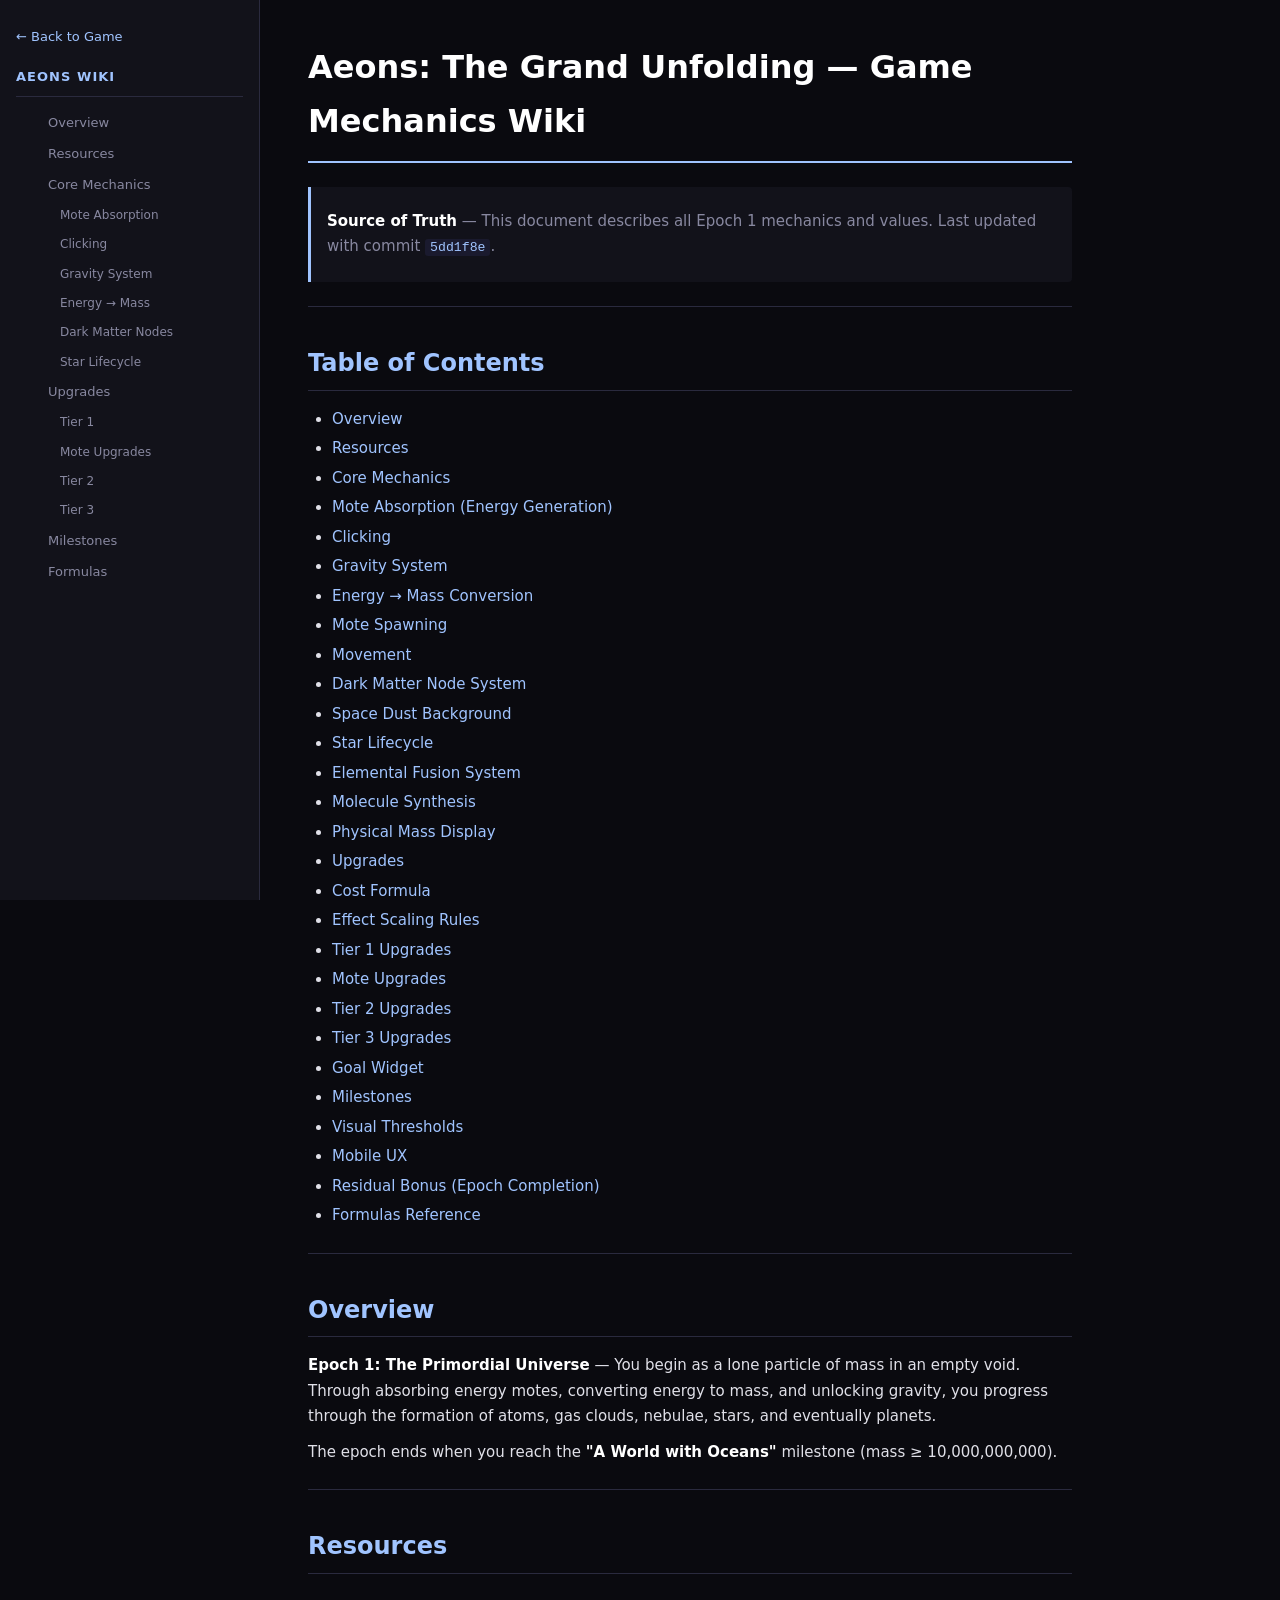
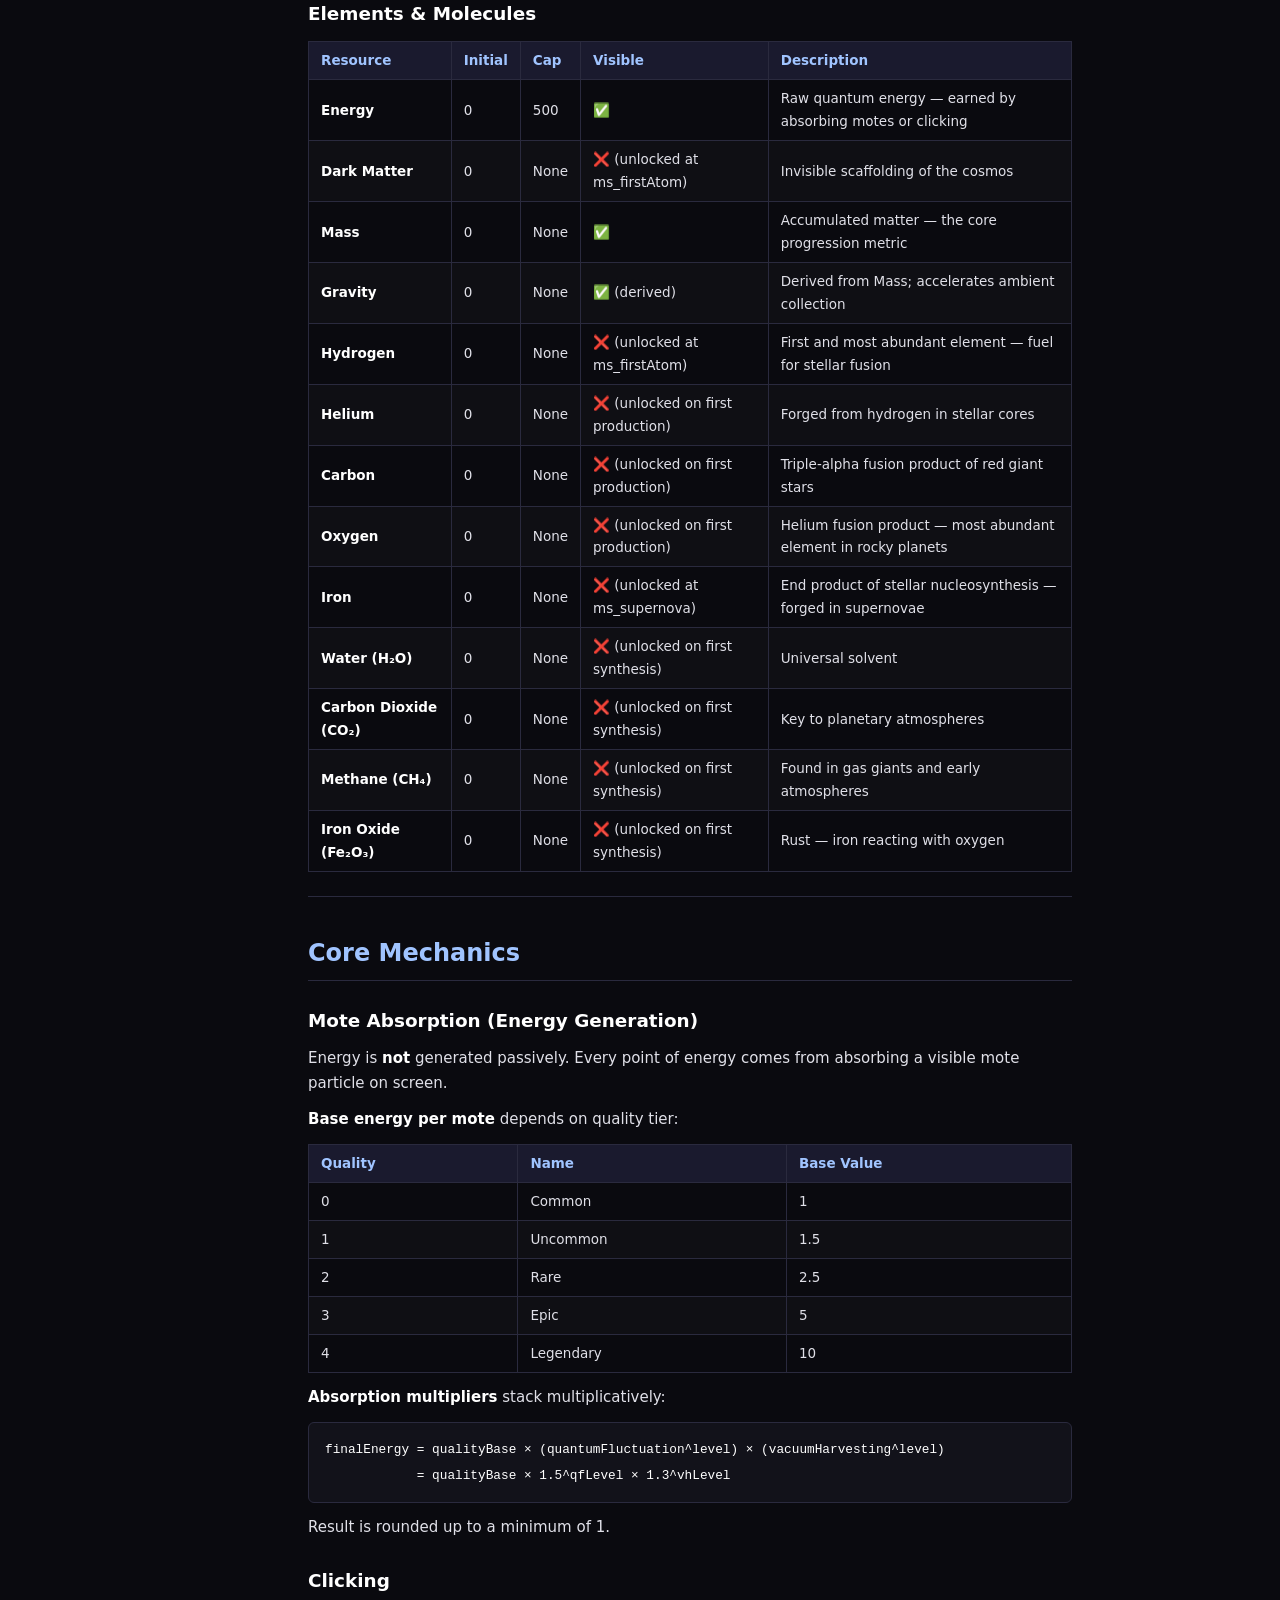
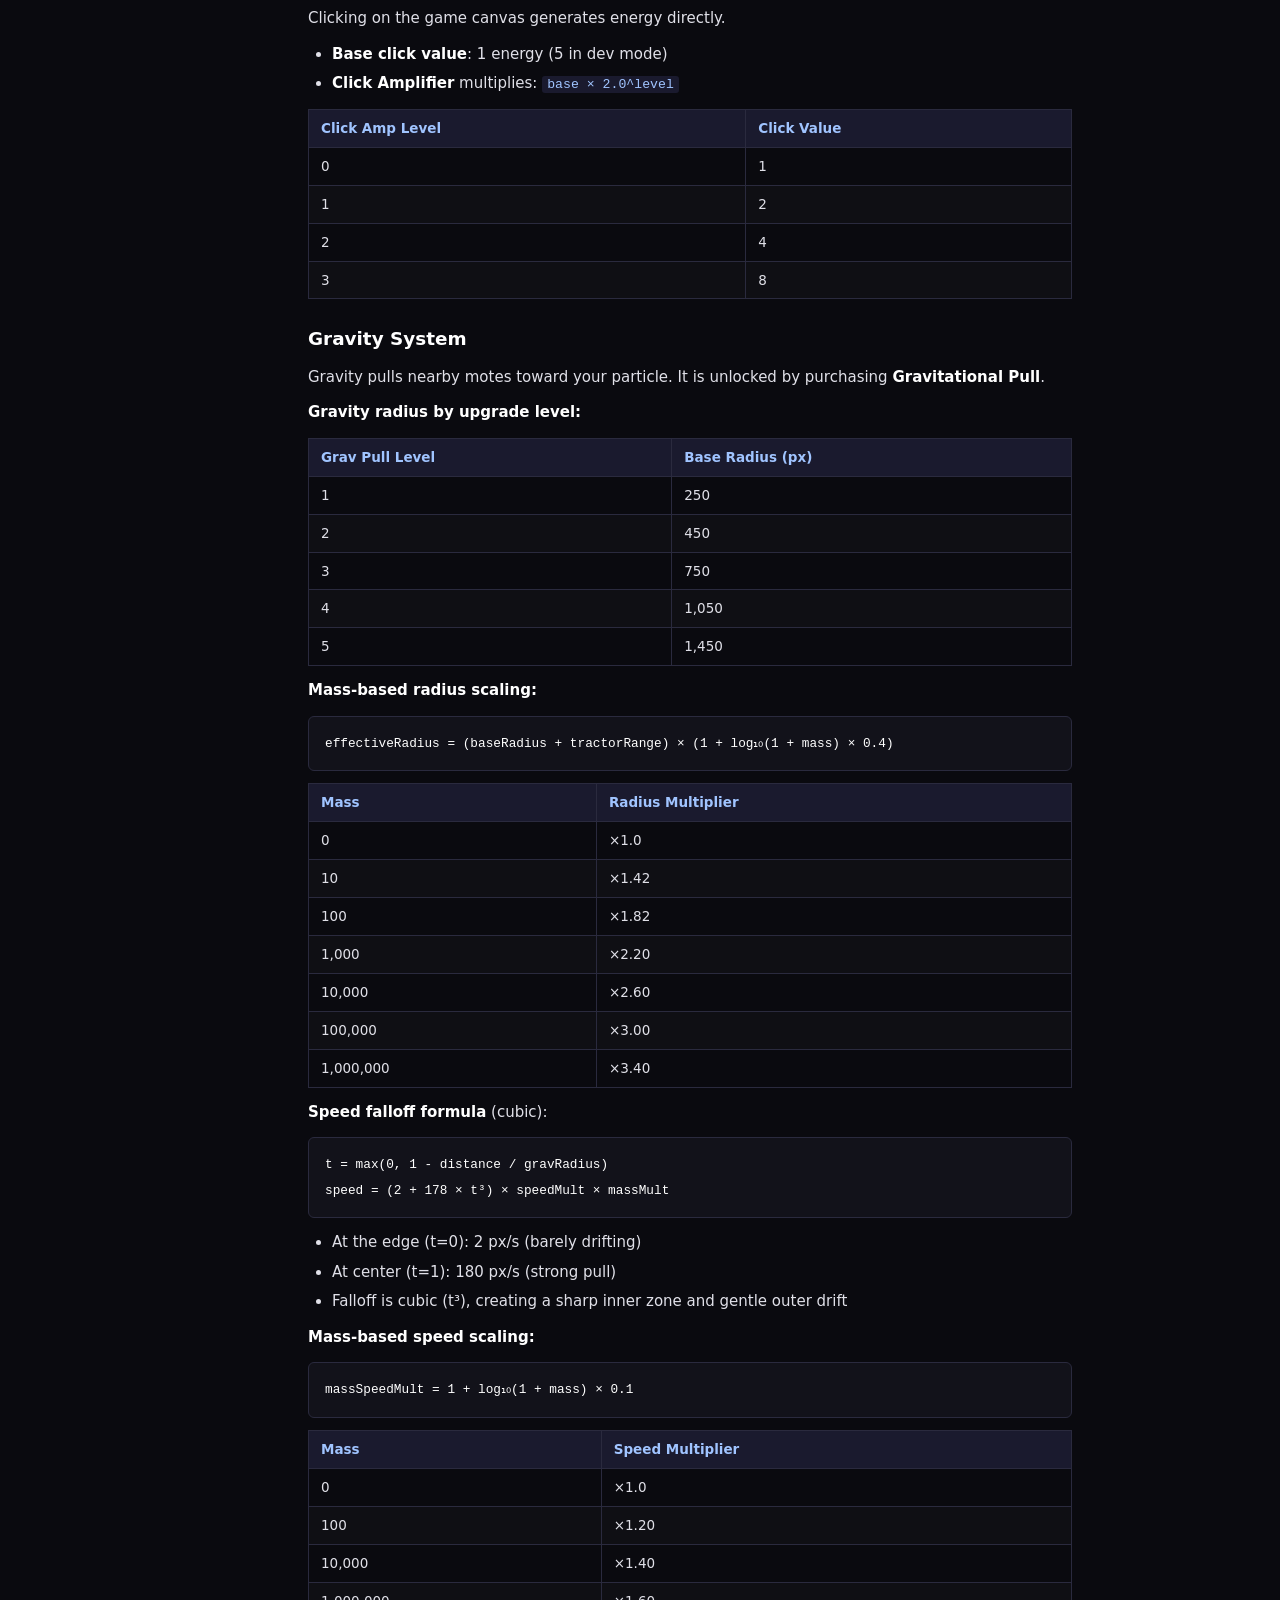
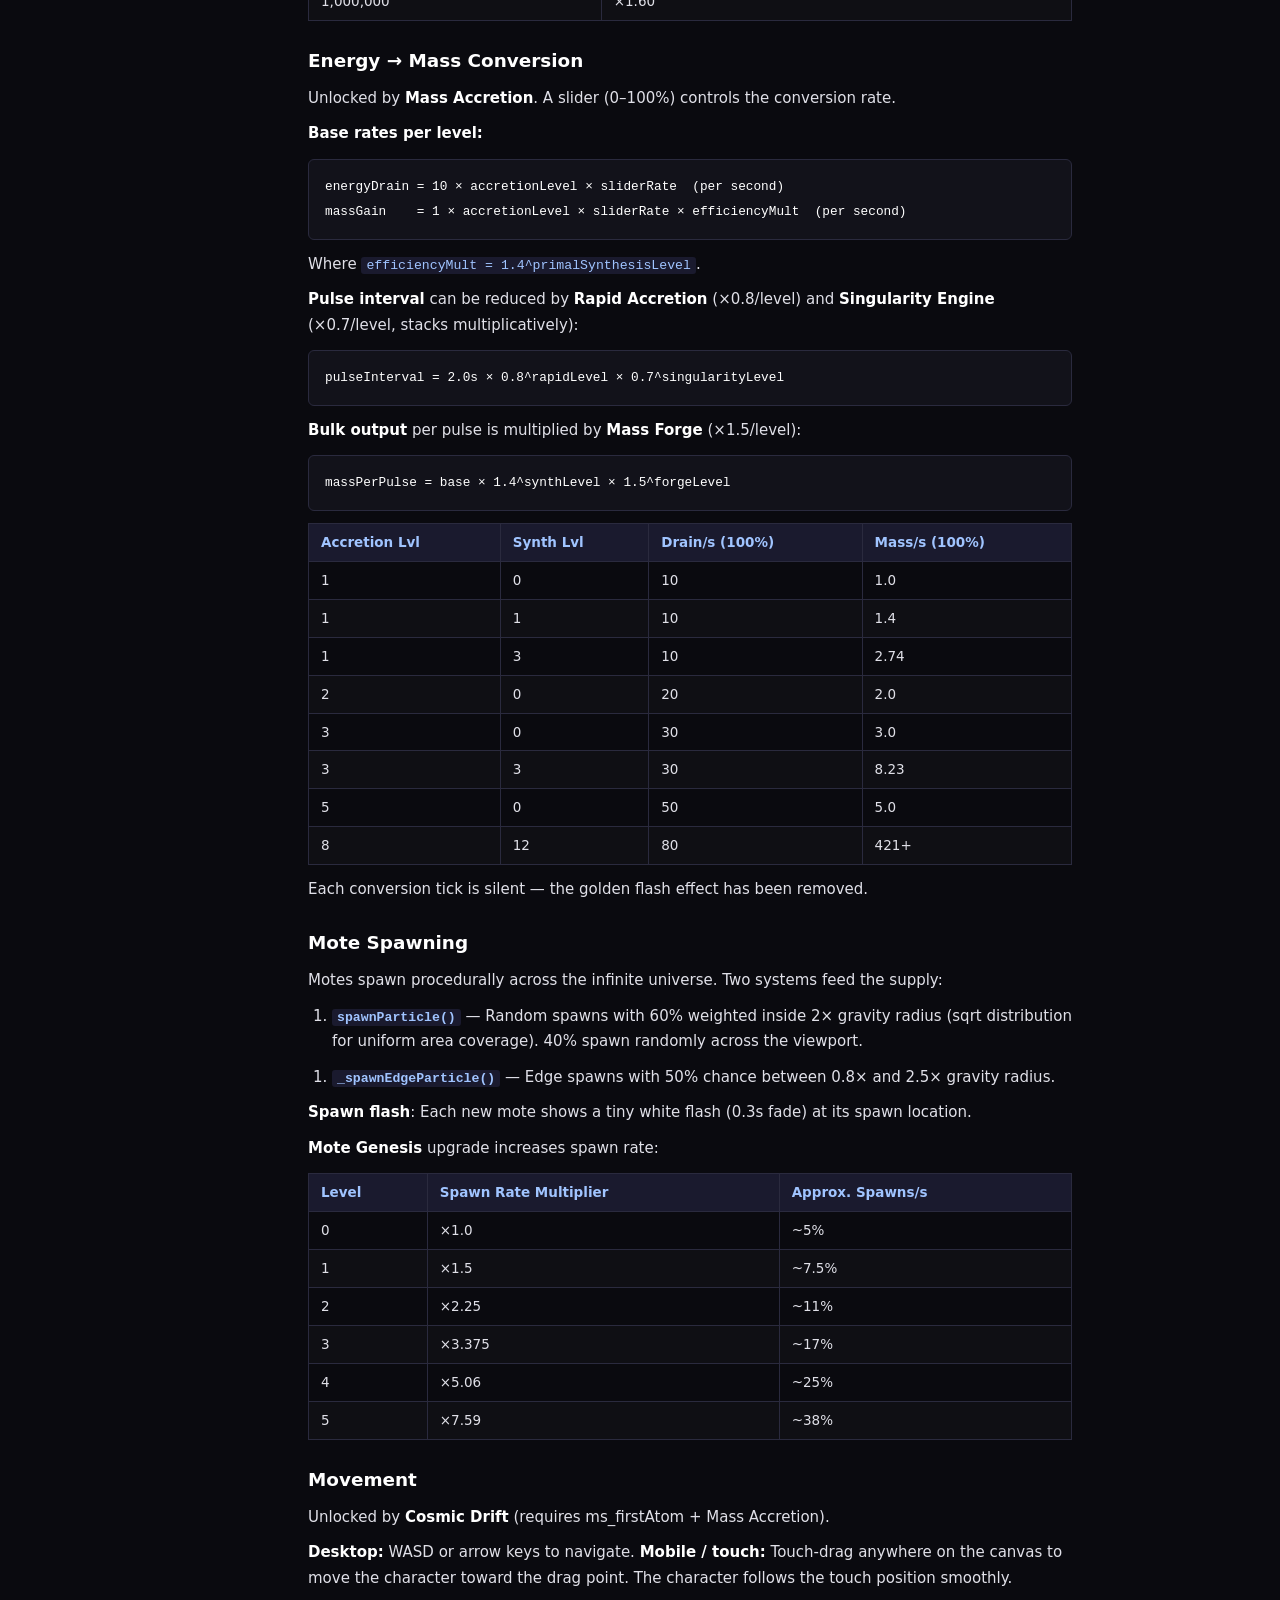
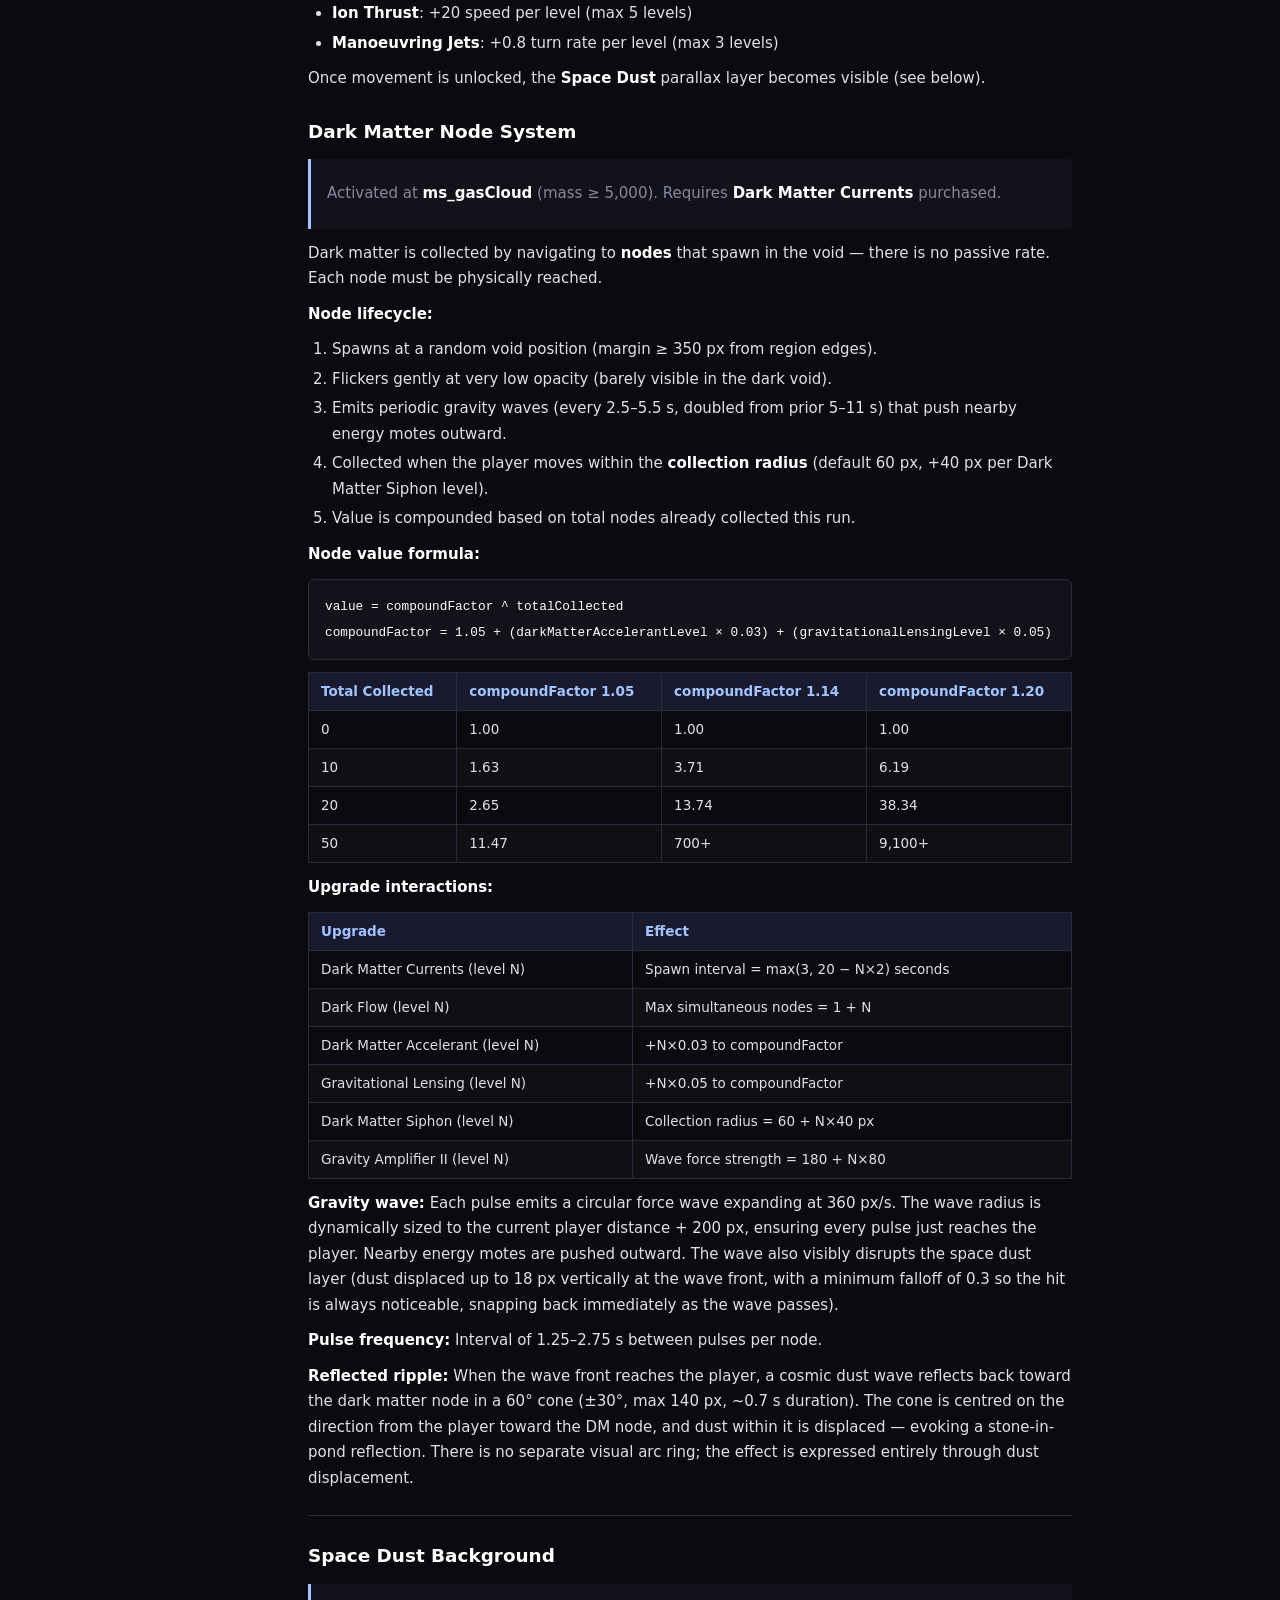
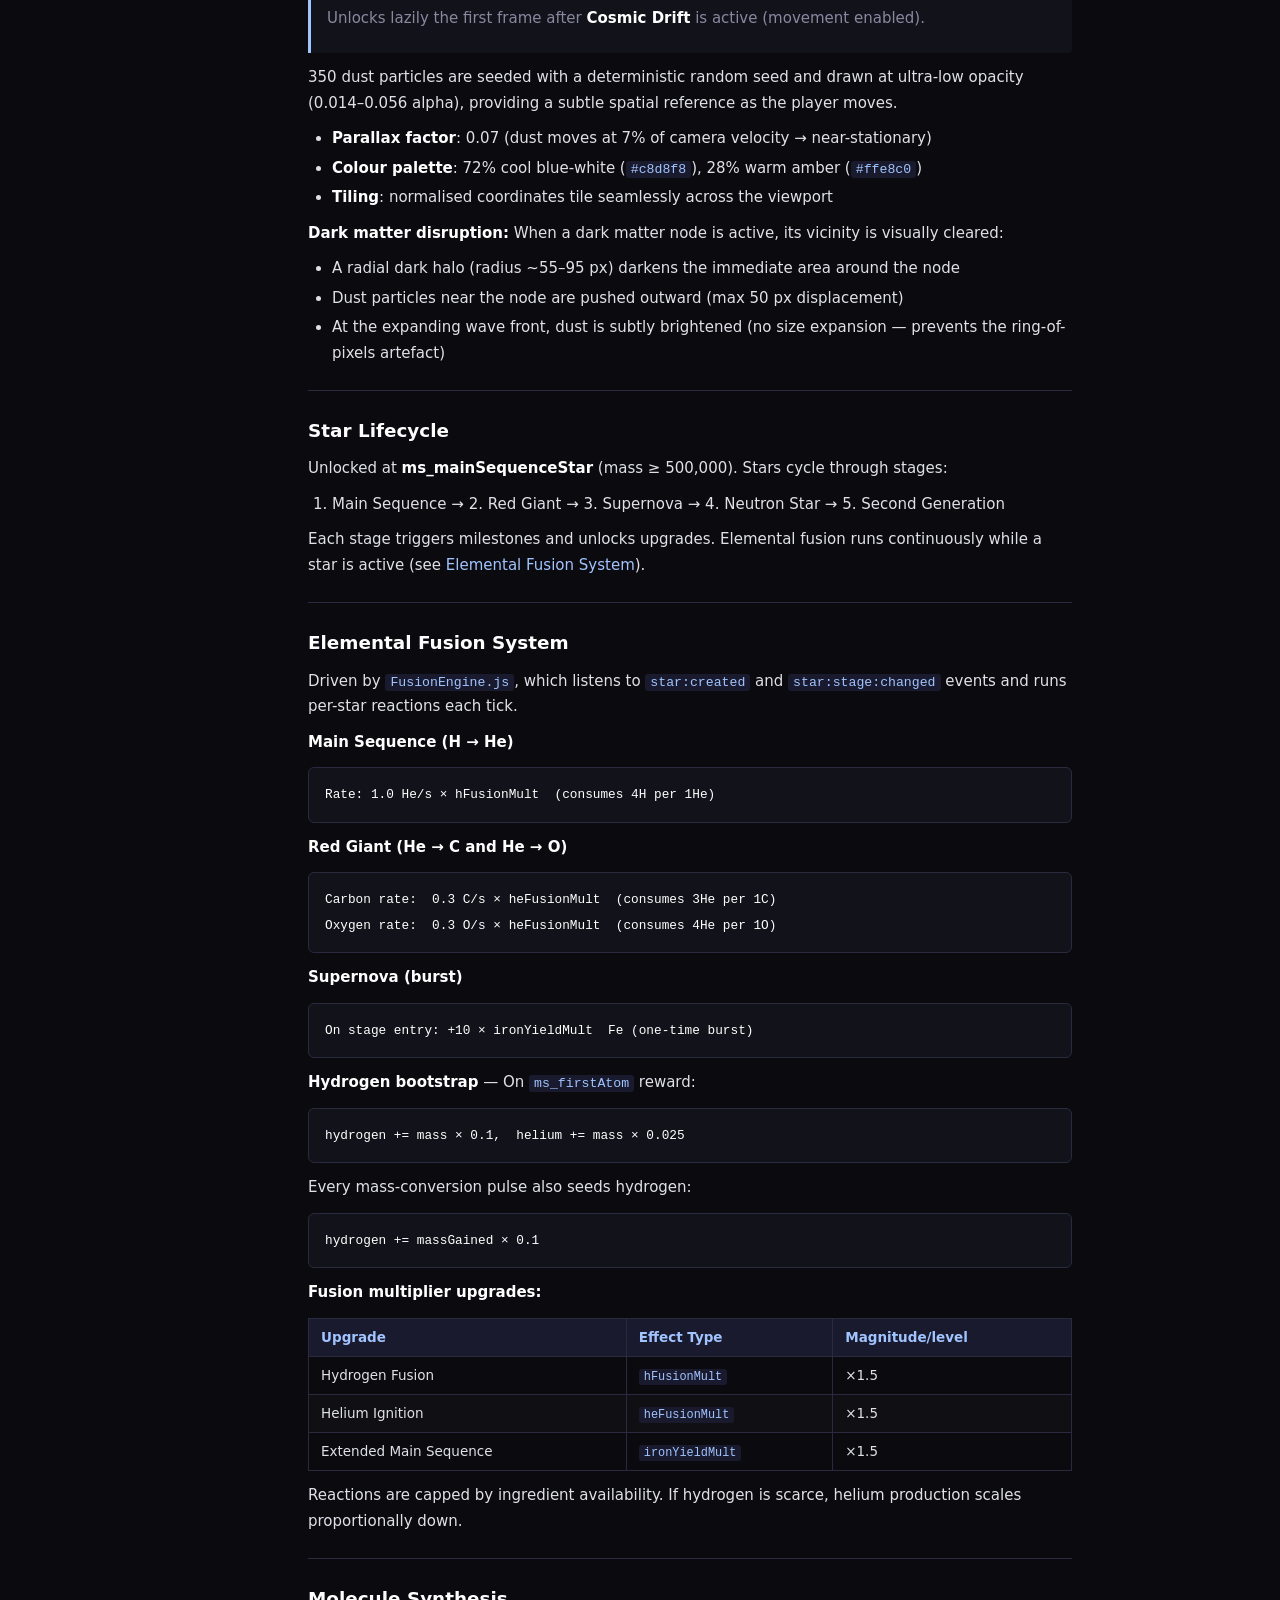
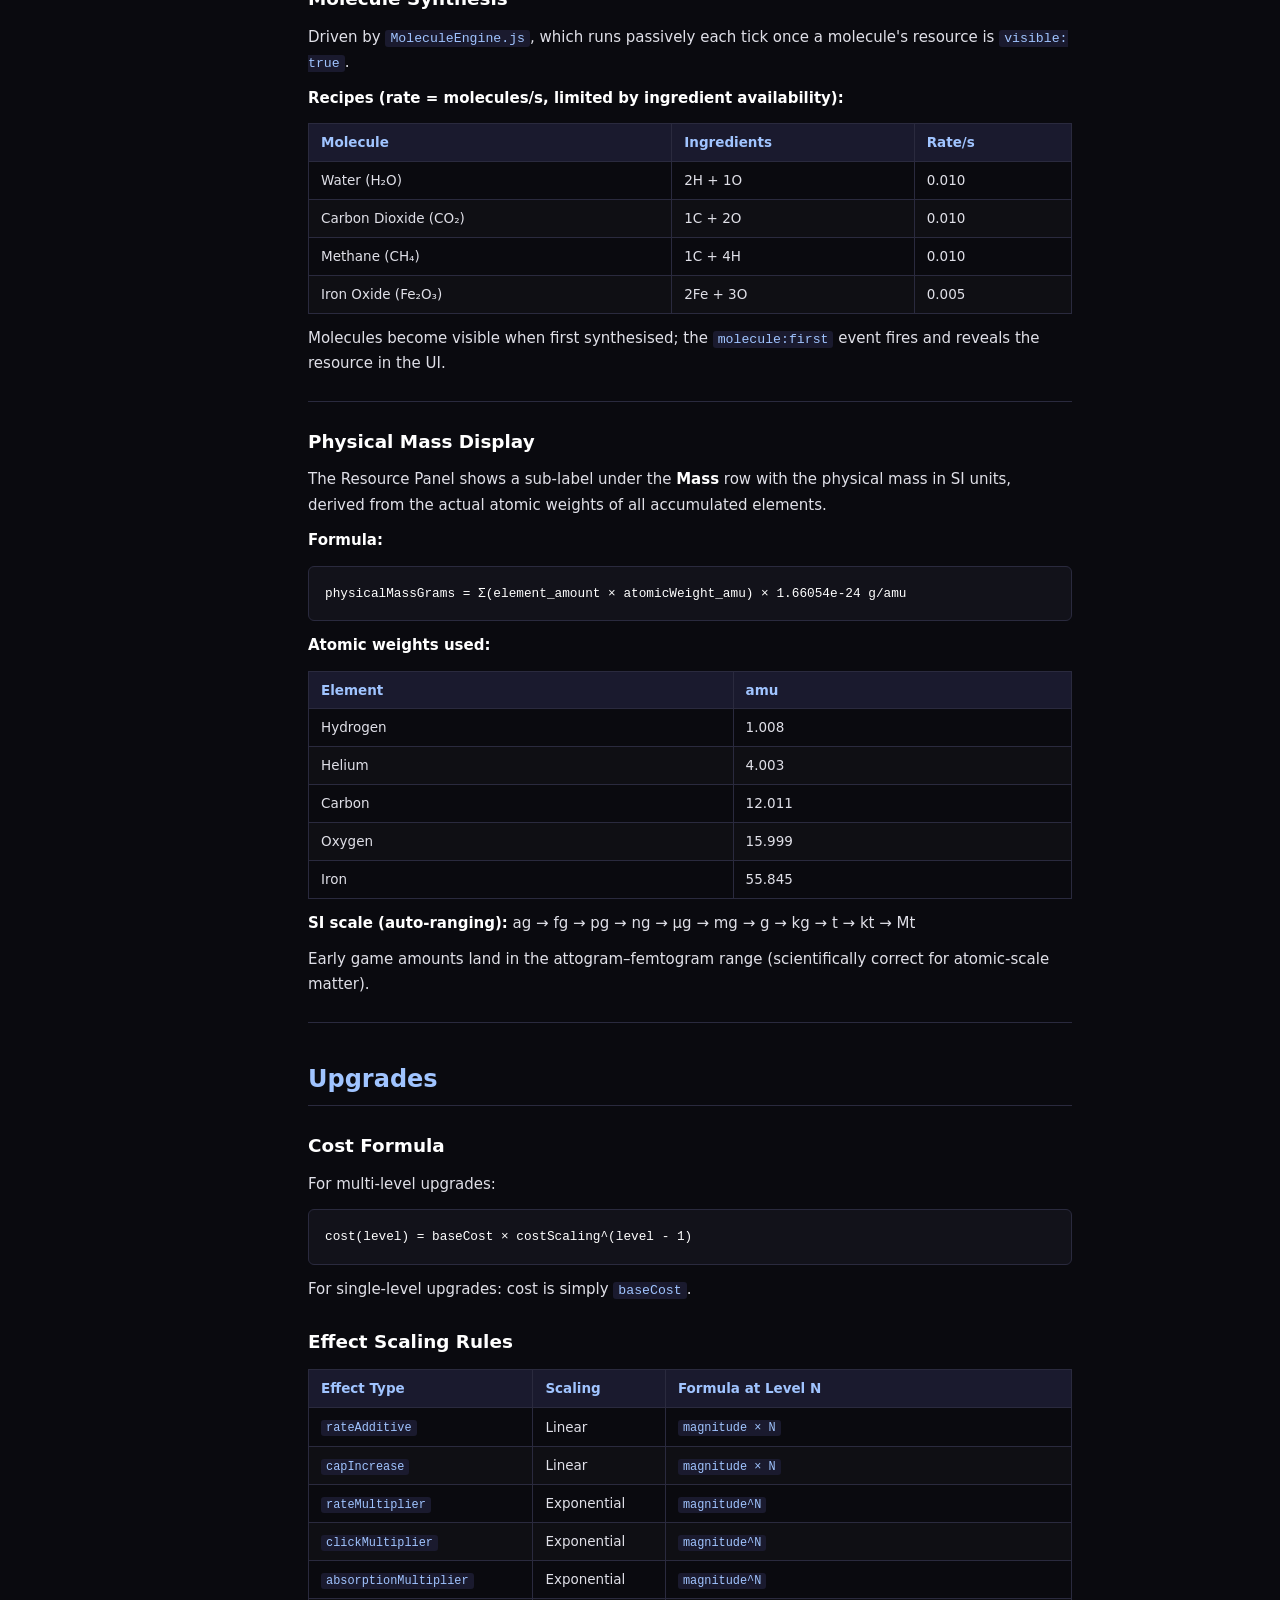
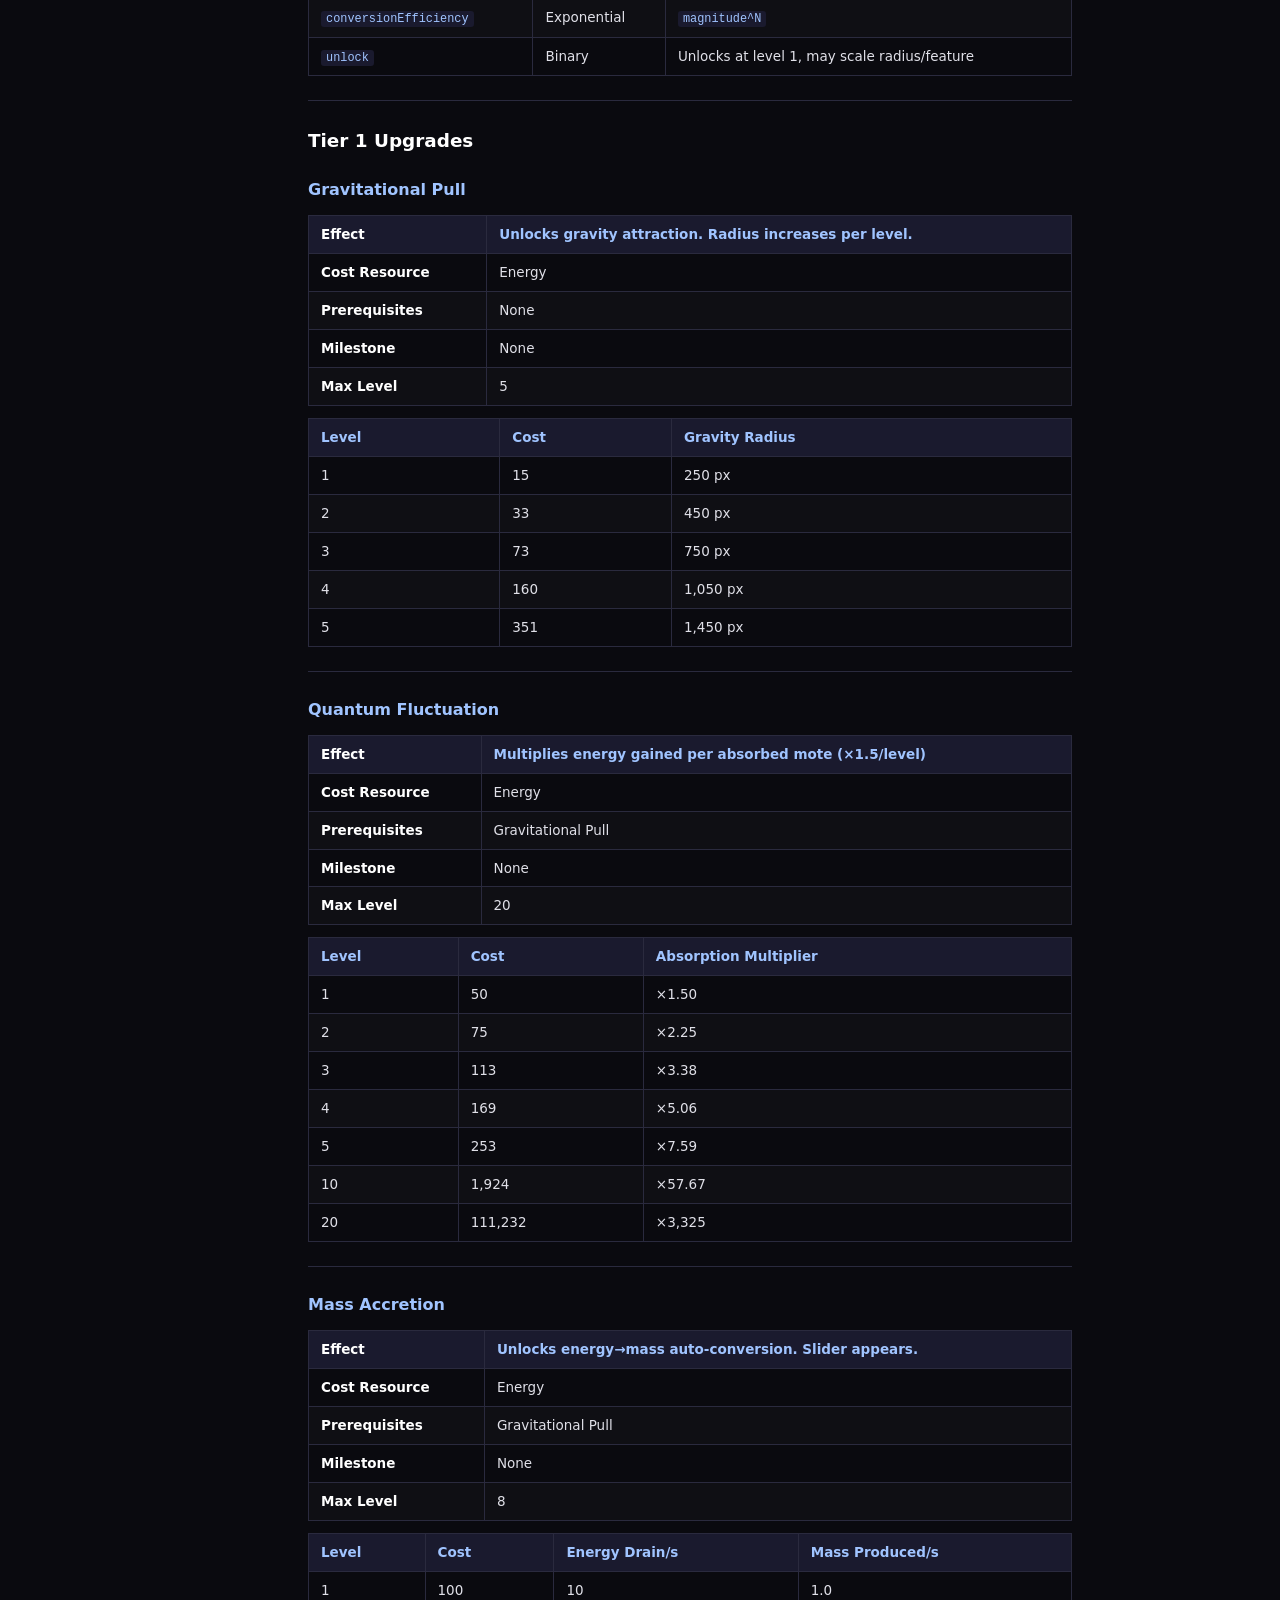
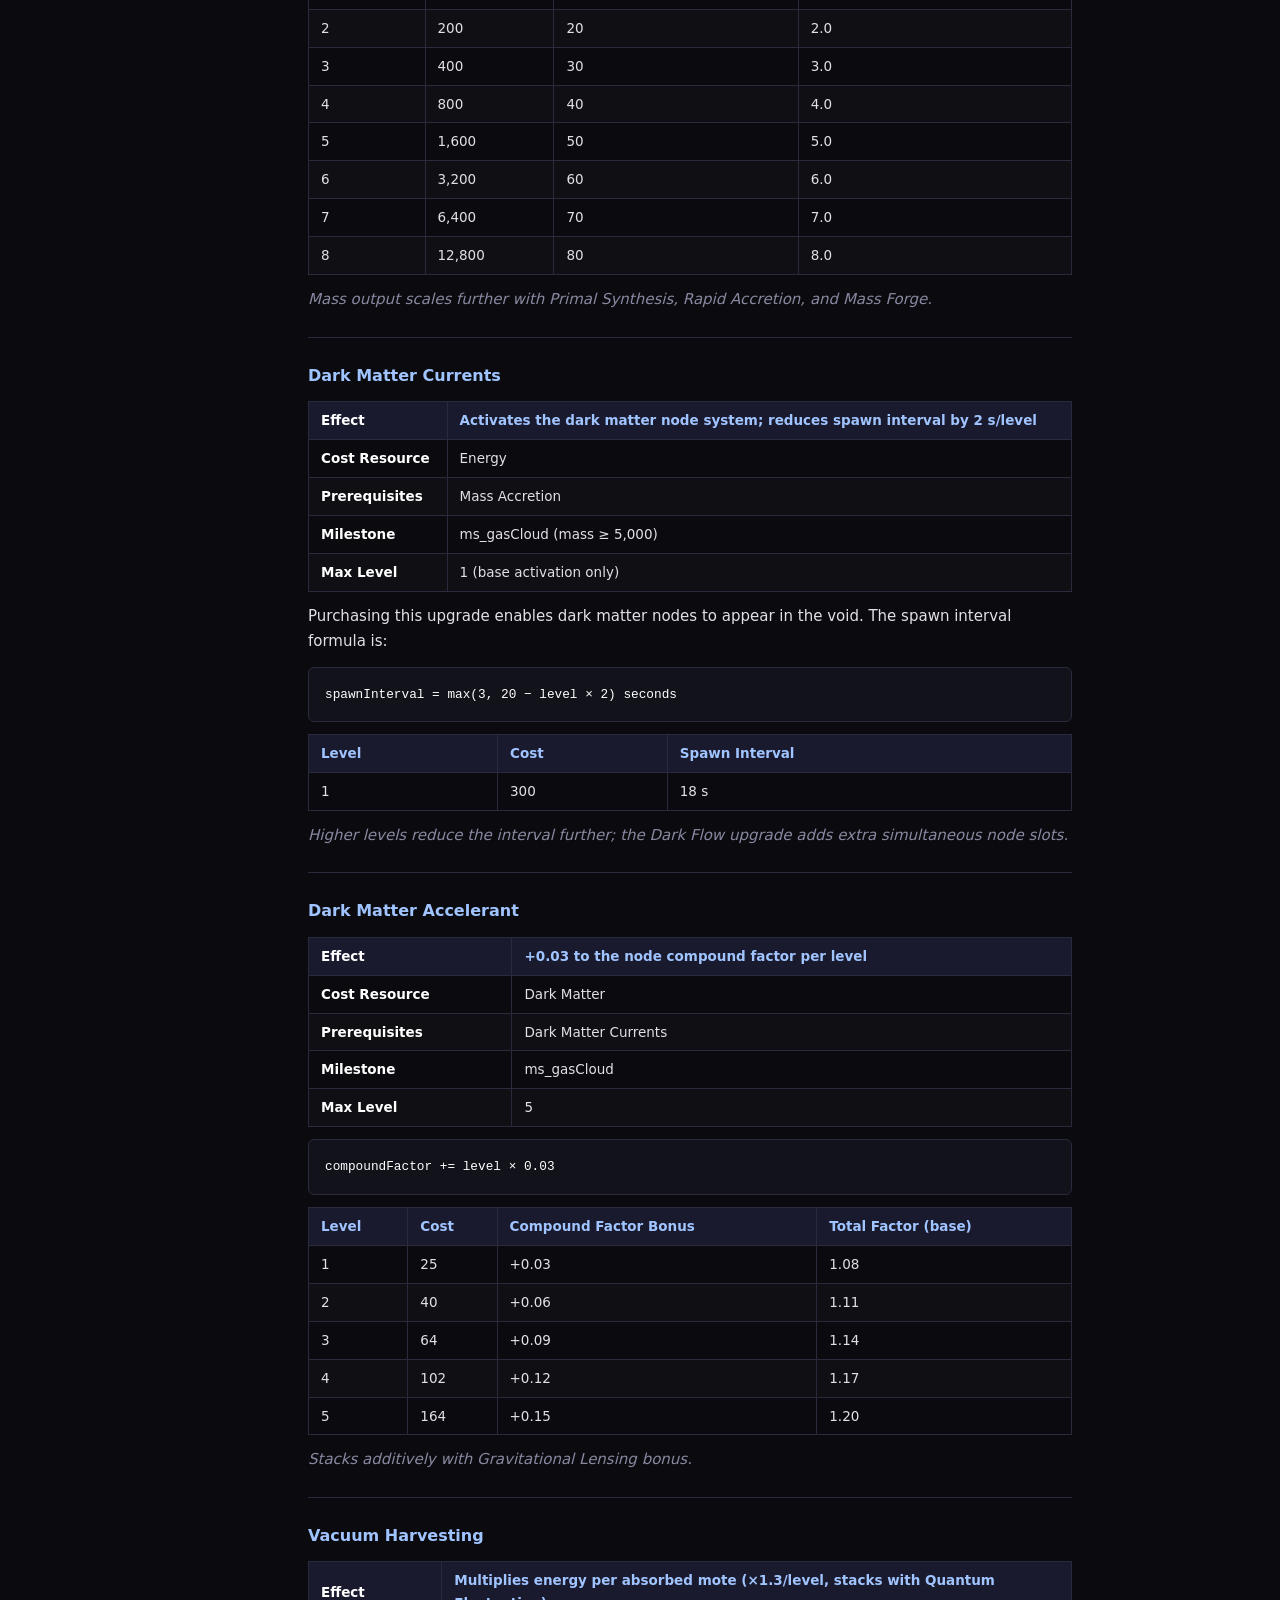
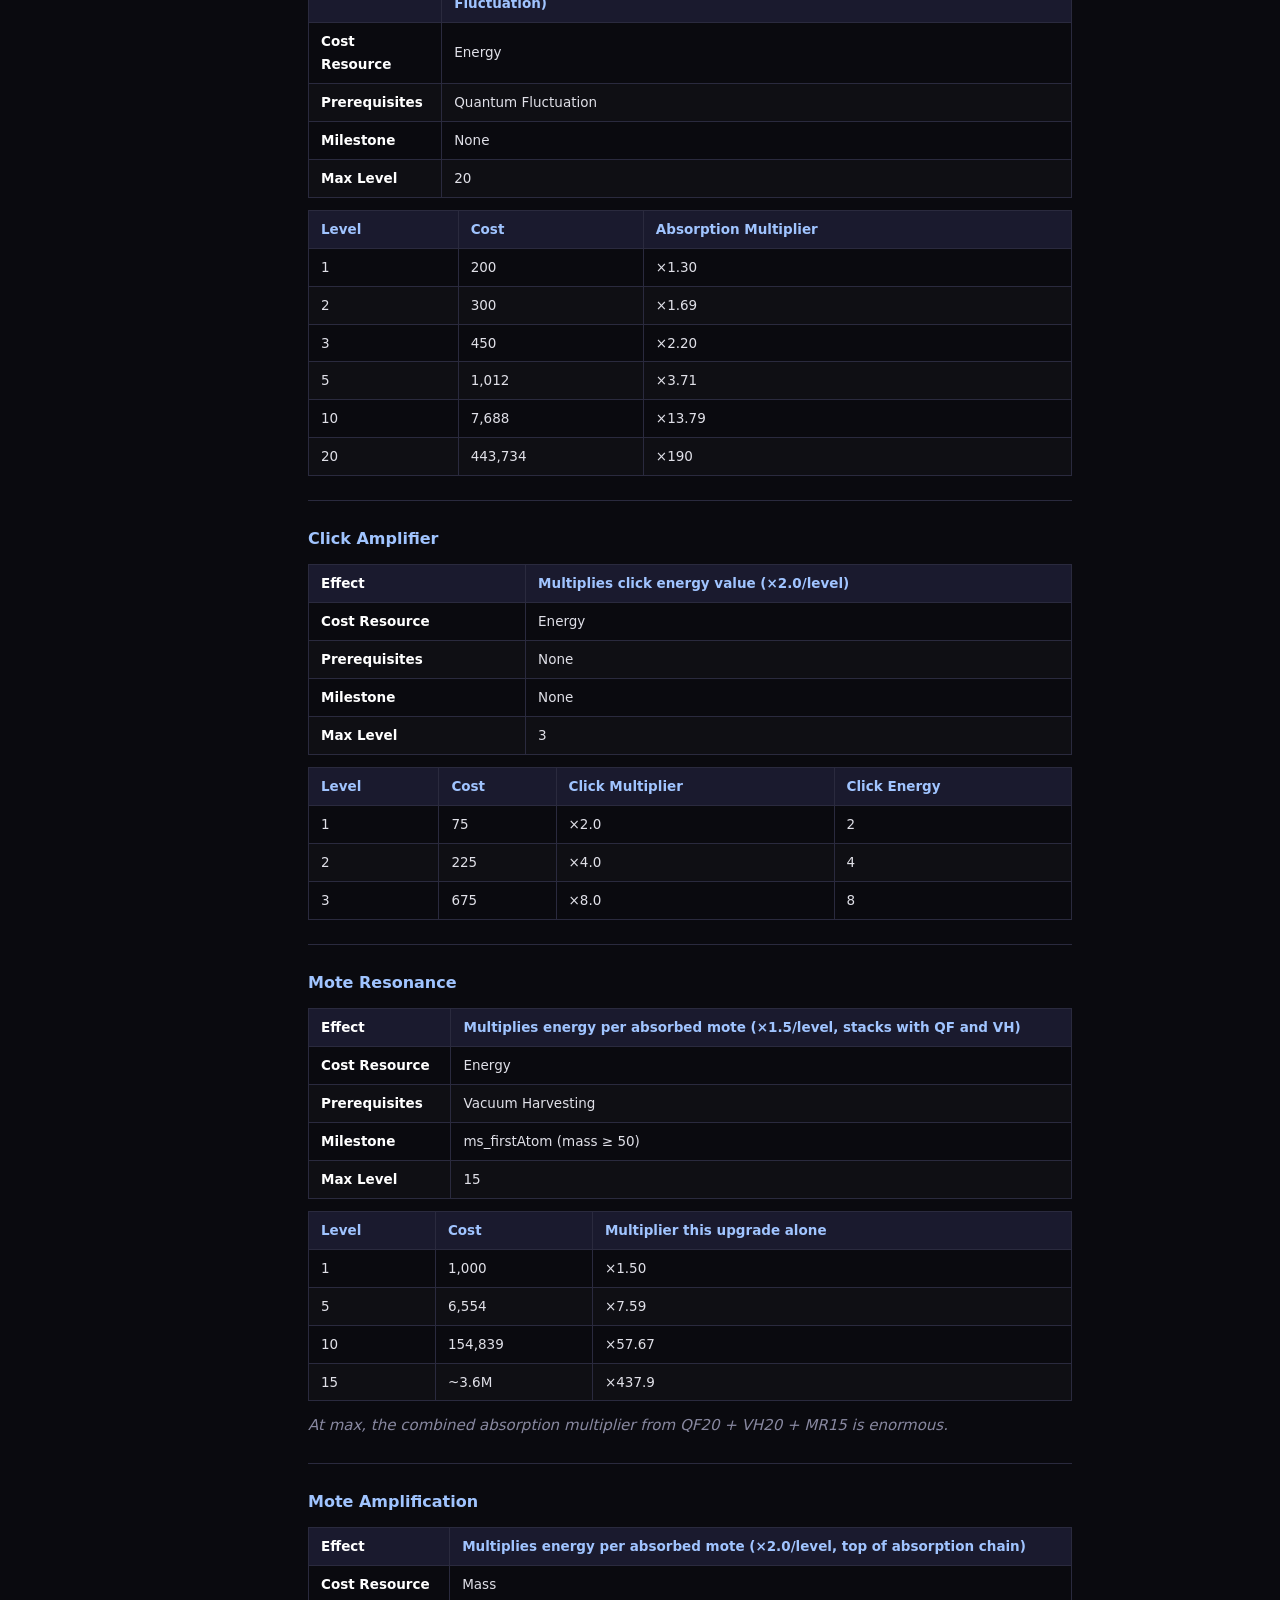
==== commit 14a44ac6: "Deploy: 45c16a8cbcea013698e6fc0d03b8fb14f3c31d2d" ====
--- a/wiki.html
+++ b/wiki.html
@@ -324,11 +324,11 @@
 <div class="table-wrapper"><table>
 <thead><tr><th>Grav Pull Level</th><th>Base Radius (px)</th></tr></thead>
 <tbody>
-<tr><td>1</td><td>200</td></tr>
-<tr><td>2</td><td>400</td></tr>
-<tr><td>3</td><td>700</td></tr>
-<tr><td>4</td><td>1,000</td></tr>
-<tr><td>5</td><td>1,400</td></tr>
+<tr><td>1</td><td>250</td></tr>
+<tr><td>2</td><td>450</td></tr>
+<tr><td>3</td><td>750</td></tr>
+<tr><td>4</td><td>1,050</td></tr>
+<tr><td>5</td><td>1,450</td></tr>
 </tbody></table></div>
 <p><strong>Mass-based radius scaling:</strong></p>
 <pre><code>effectiveRadius = (baseRadius + tractorRange) × (1 + log₁₀(1 + mass) × 0.4)</code></pre>
@@ -559,11 +559,11 @@
 <div class="table-wrapper"><table>
 <thead><tr><th>Level</th><th>Cost</th><th>Gravity Radius</th></tr></thead>
 <tbody>
-<tr><td>1</td><td>15</td><td>200 px</td></tr>
-<tr><td>2</td><td>33</td><td>400 px</td></tr>
-<tr><td>3</td><td>73</td><td>700 px</td></tr>
-<tr><td>4</td><td>160</td><td>1,000 px</td></tr>
-<tr><td>5</td><td>351</td><td>1,400 px</td></tr>
+<tr><td>1</td><td>15</td><td>250 px</td></tr>
+<tr><td>2</td><td>33</td><td>450 px</td></tr>
+<tr><td>3</td><td>73</td><td>750 px</td></tr>
+<tr><td>4</td><td>160</td><td>1,050 px</td></tr>
+<tr><td>5</td><td>351</td><td>1,450 px</td></tr>
 </tbody></table></div>
 <hr>
 <h4 id="quantum-fluctuation">Quantum Fluctuation</h4>
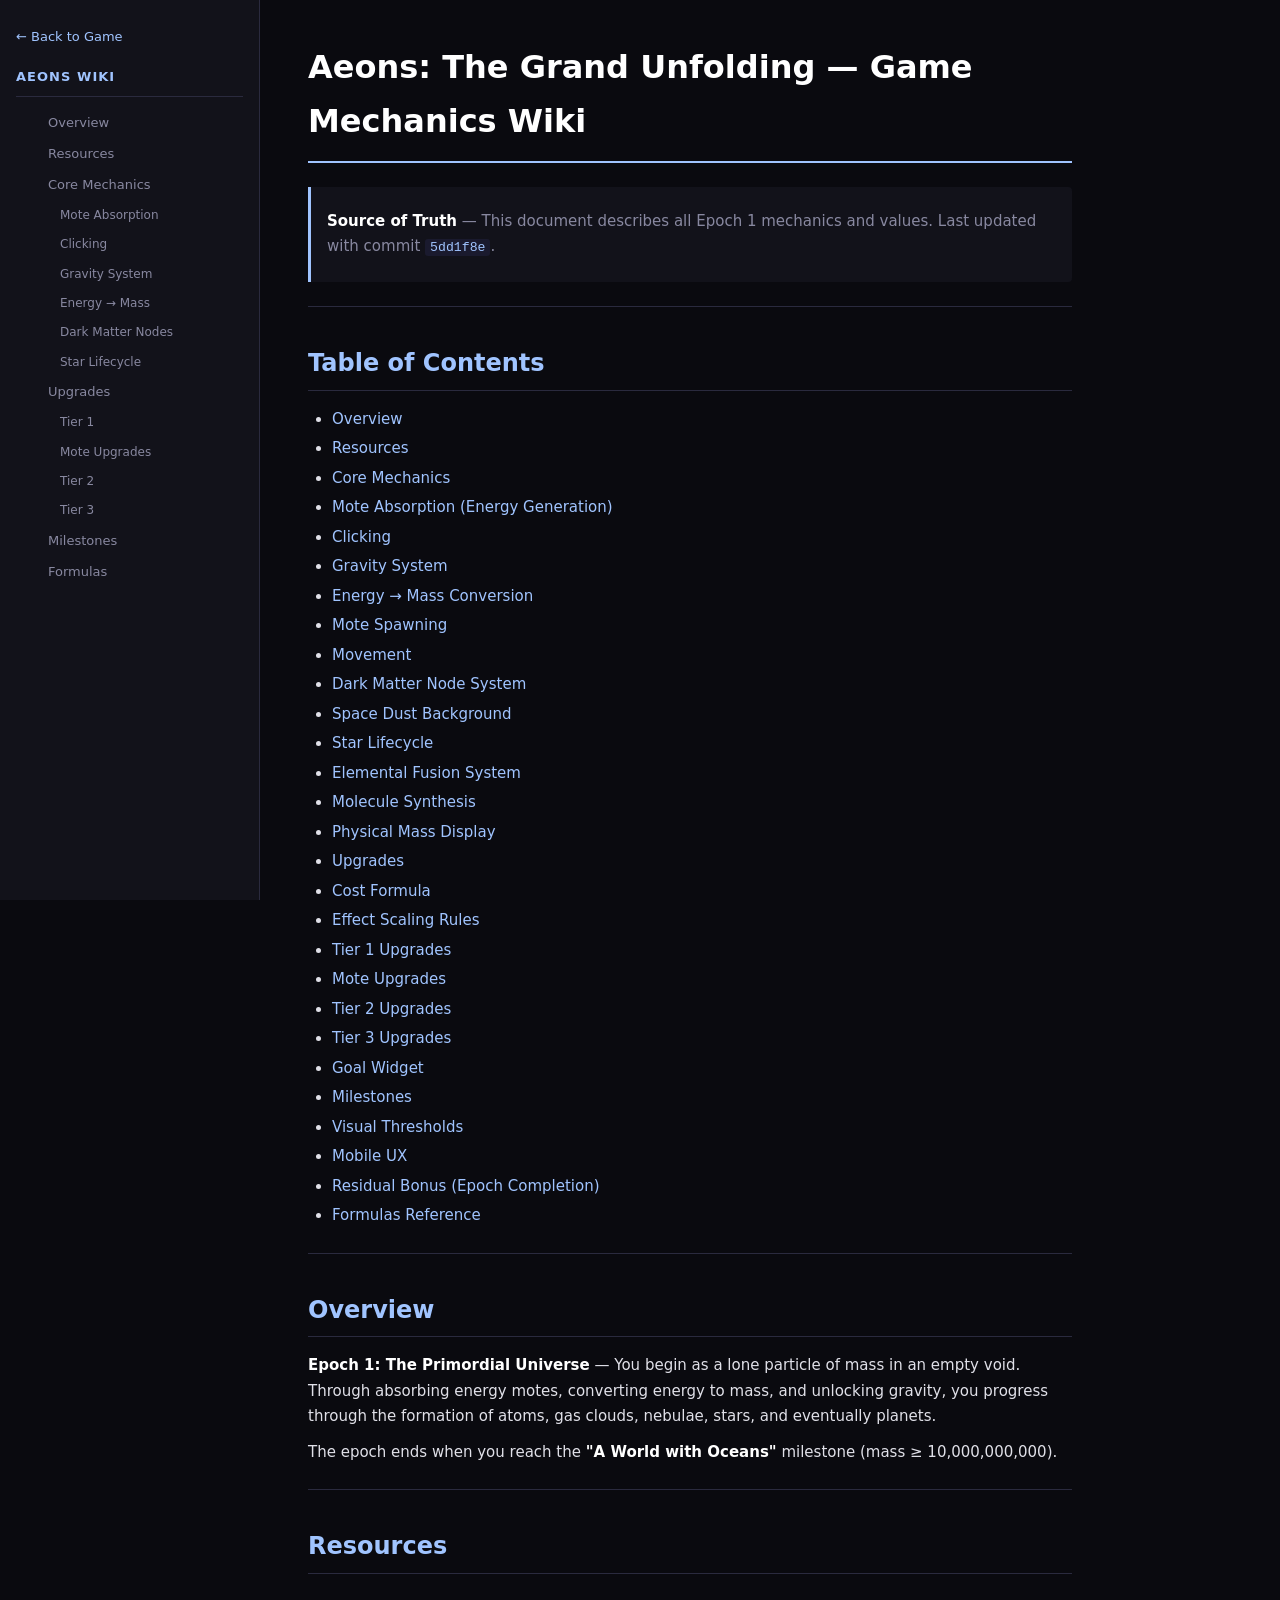
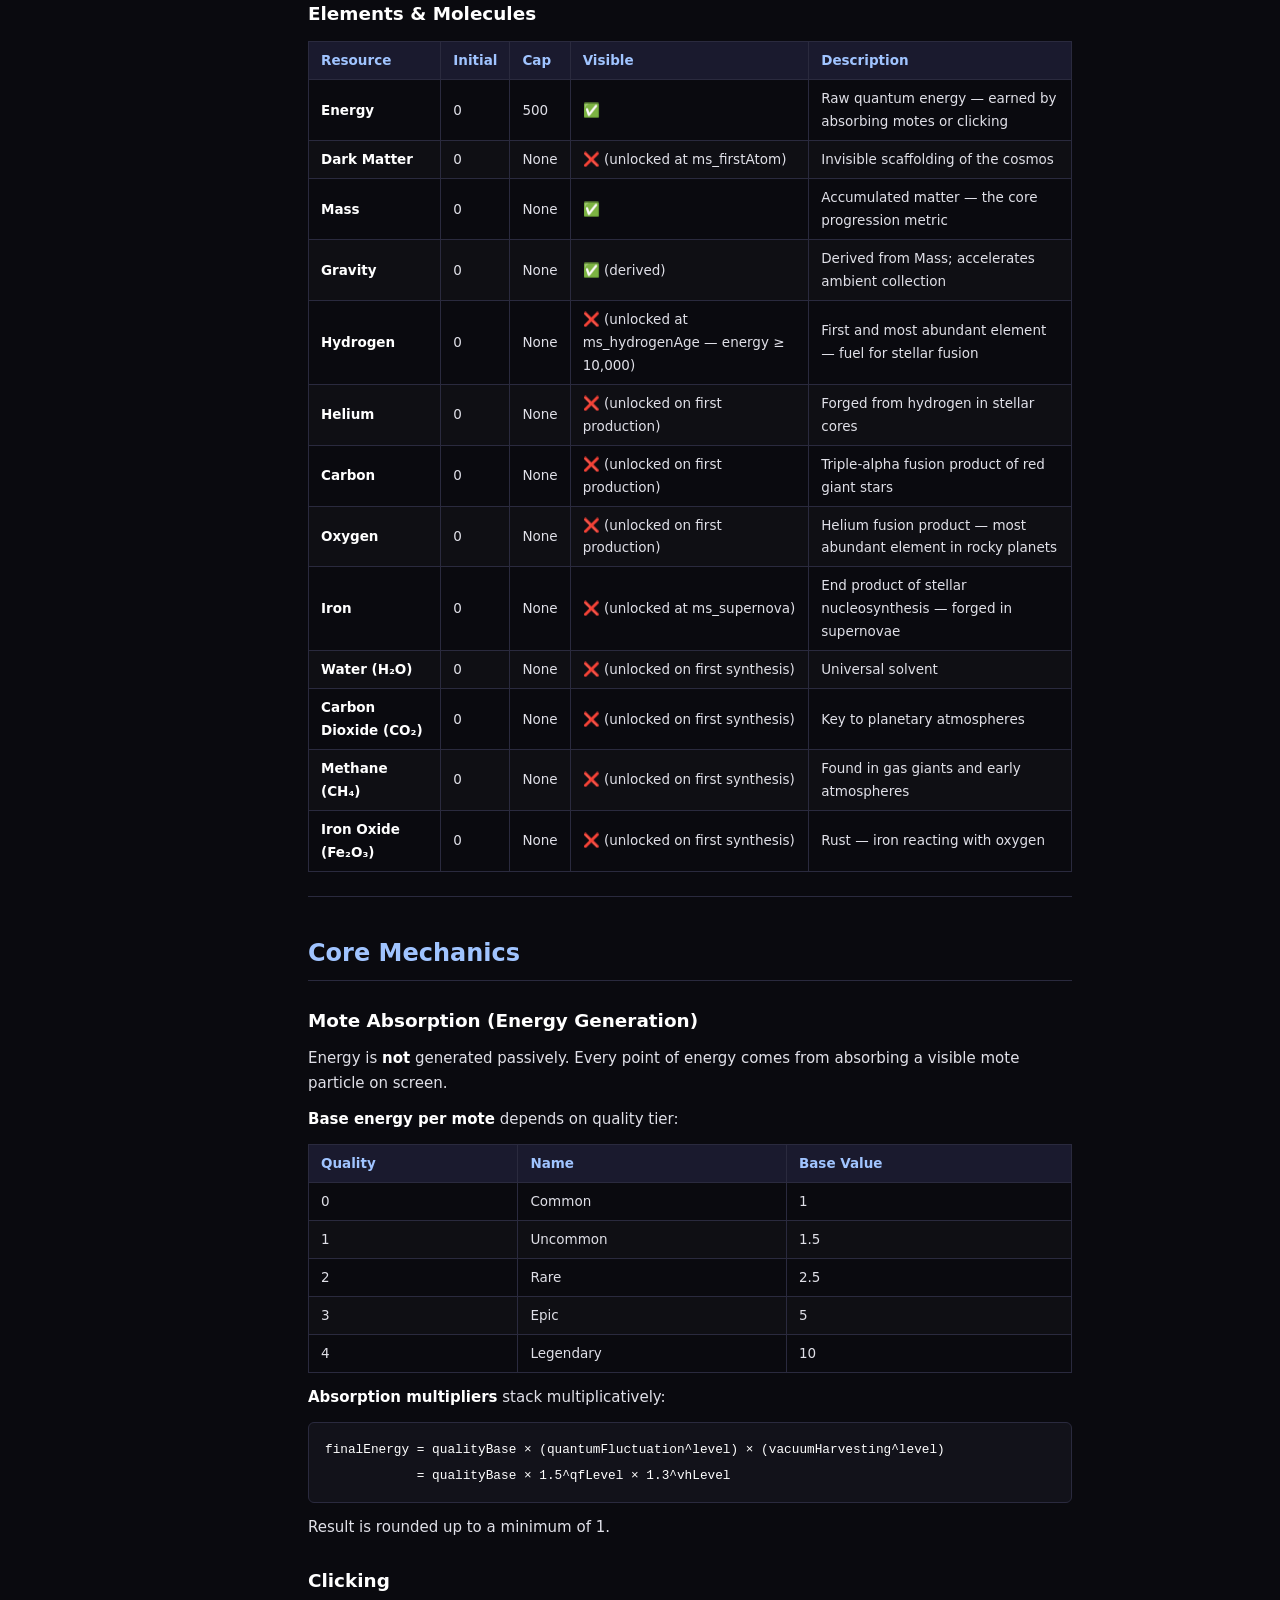
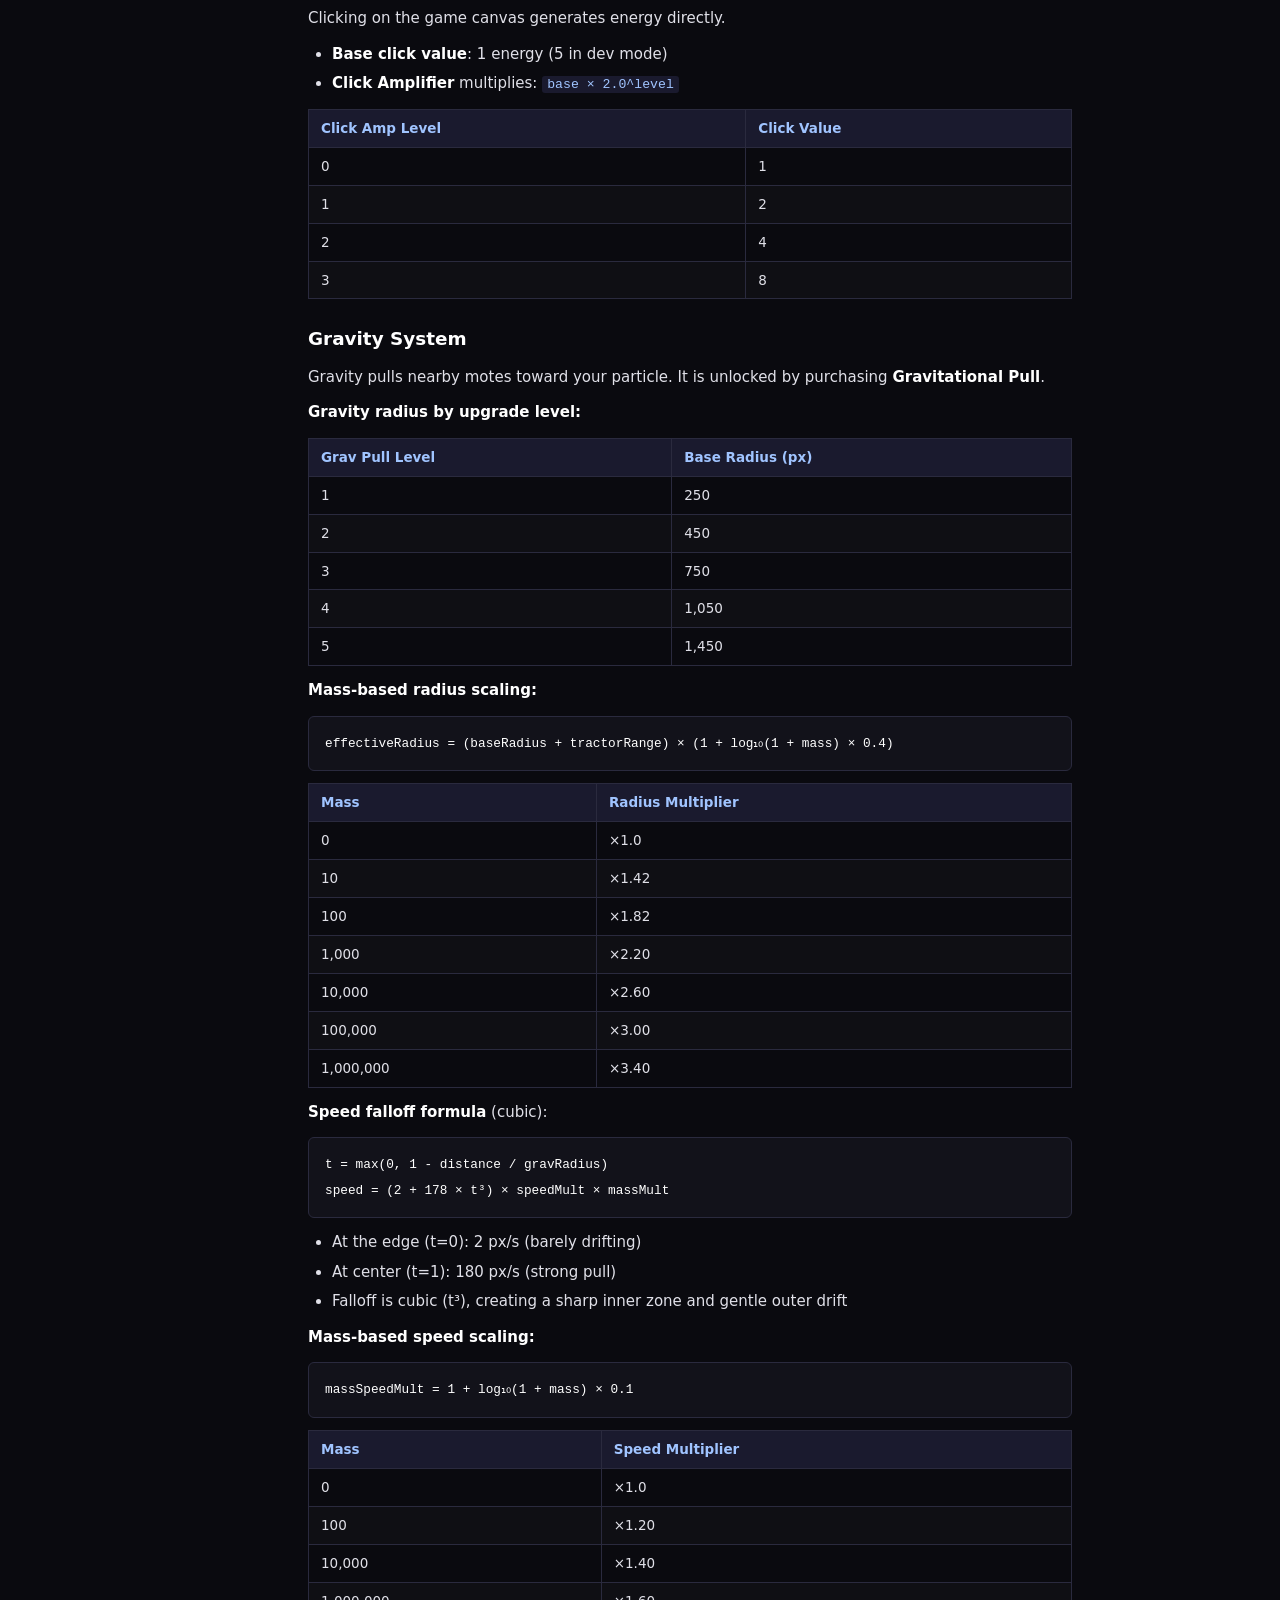
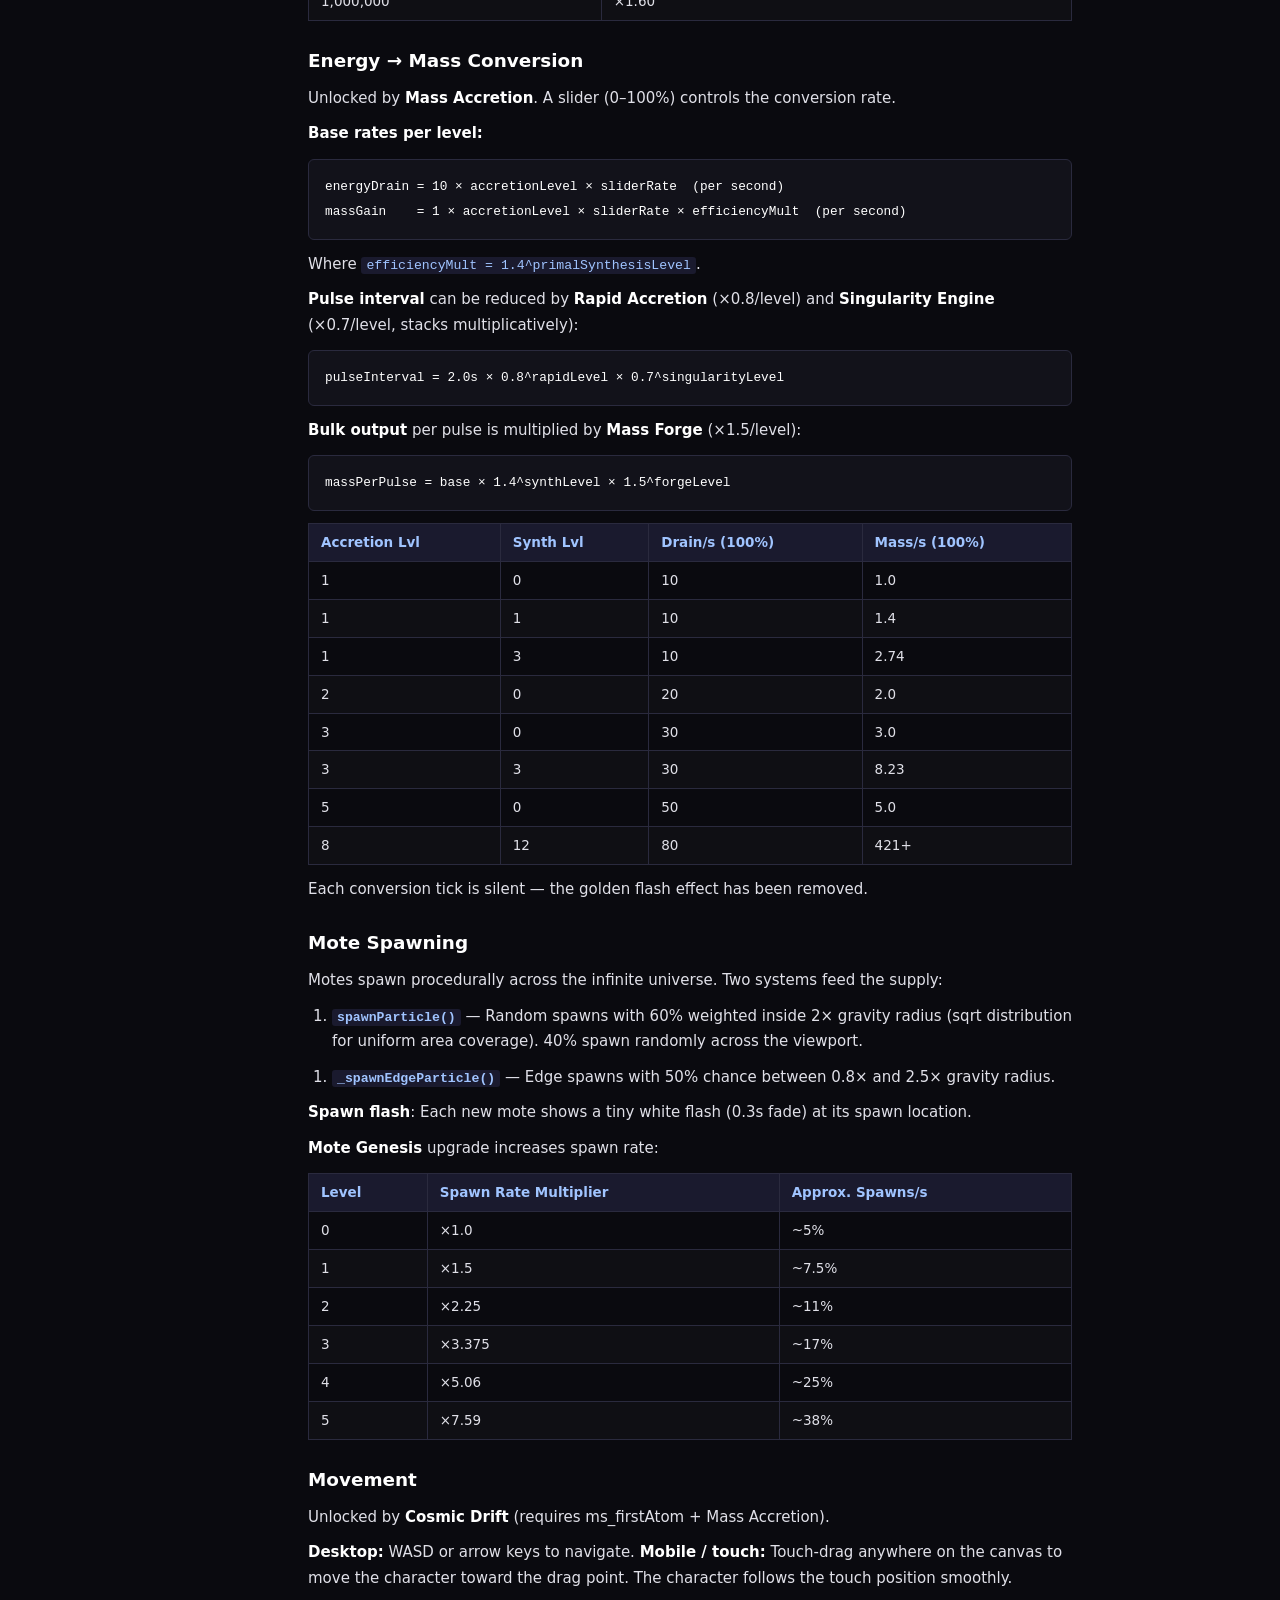
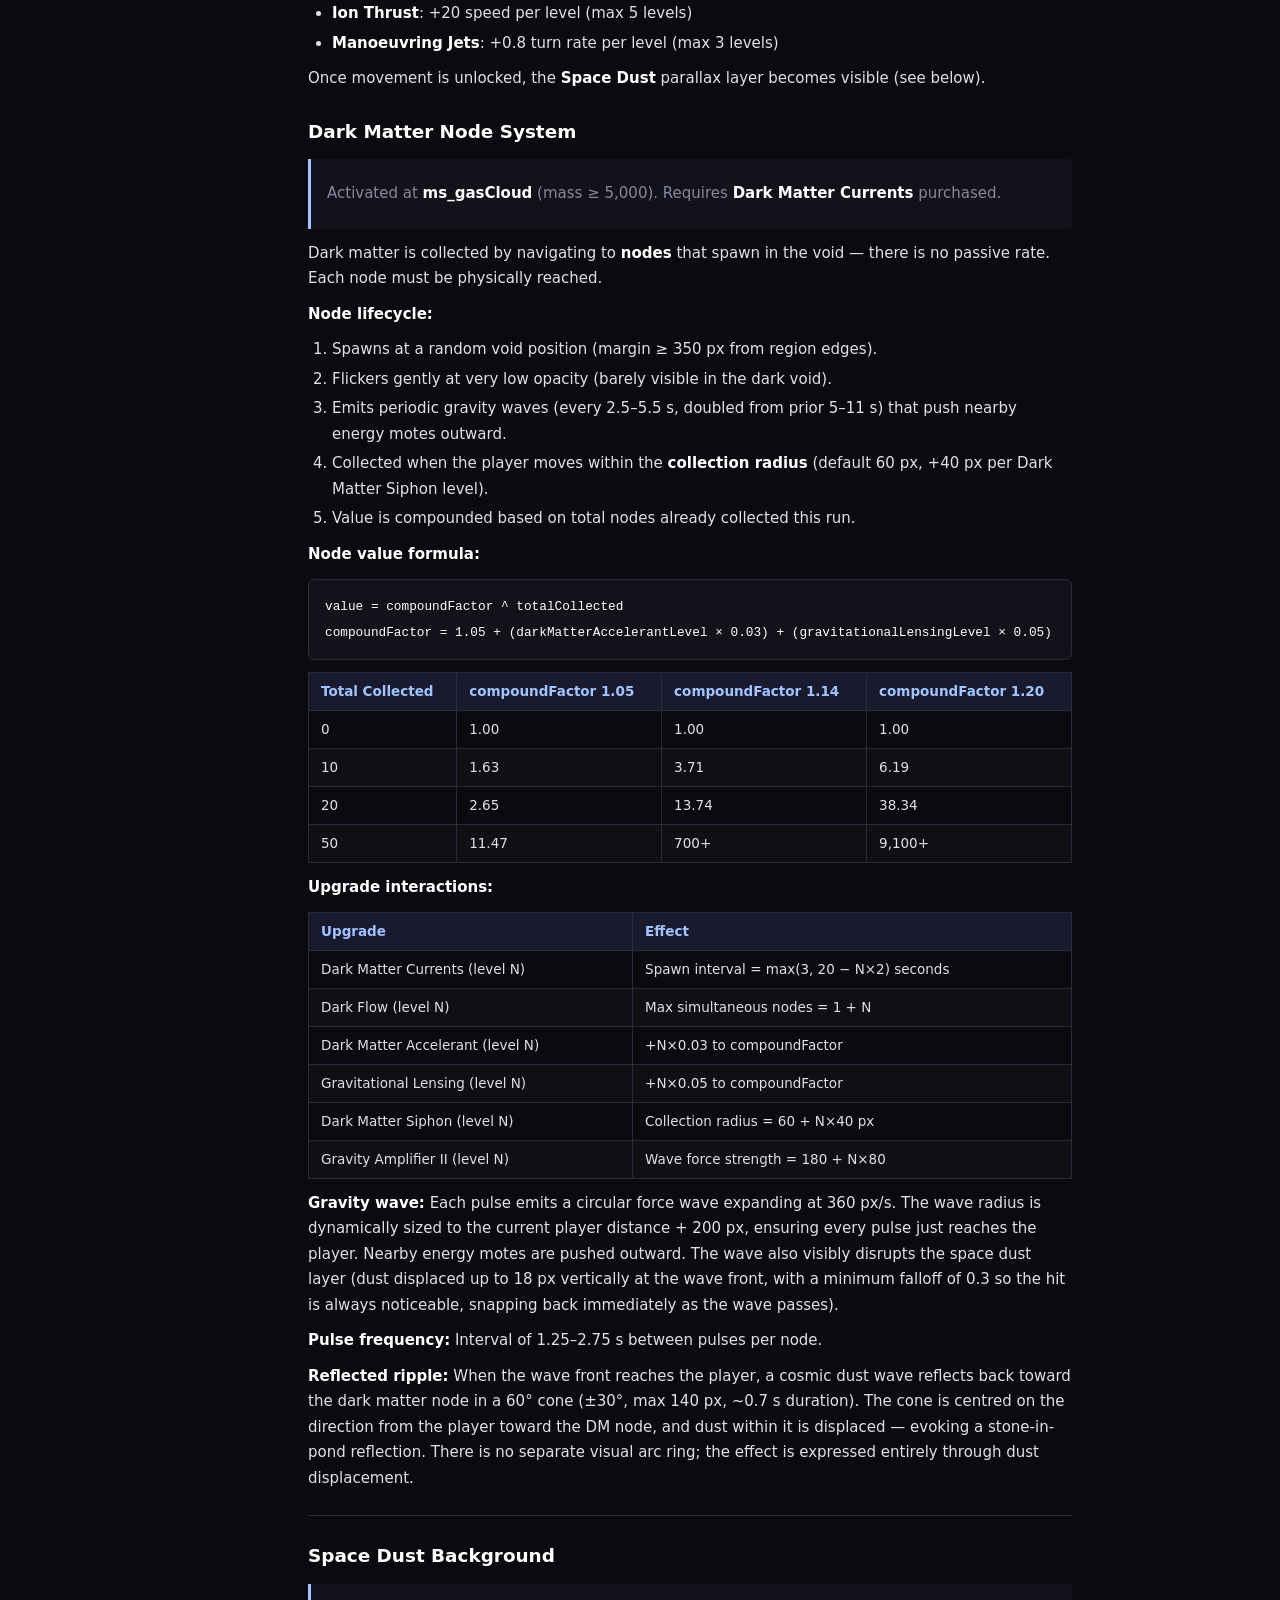
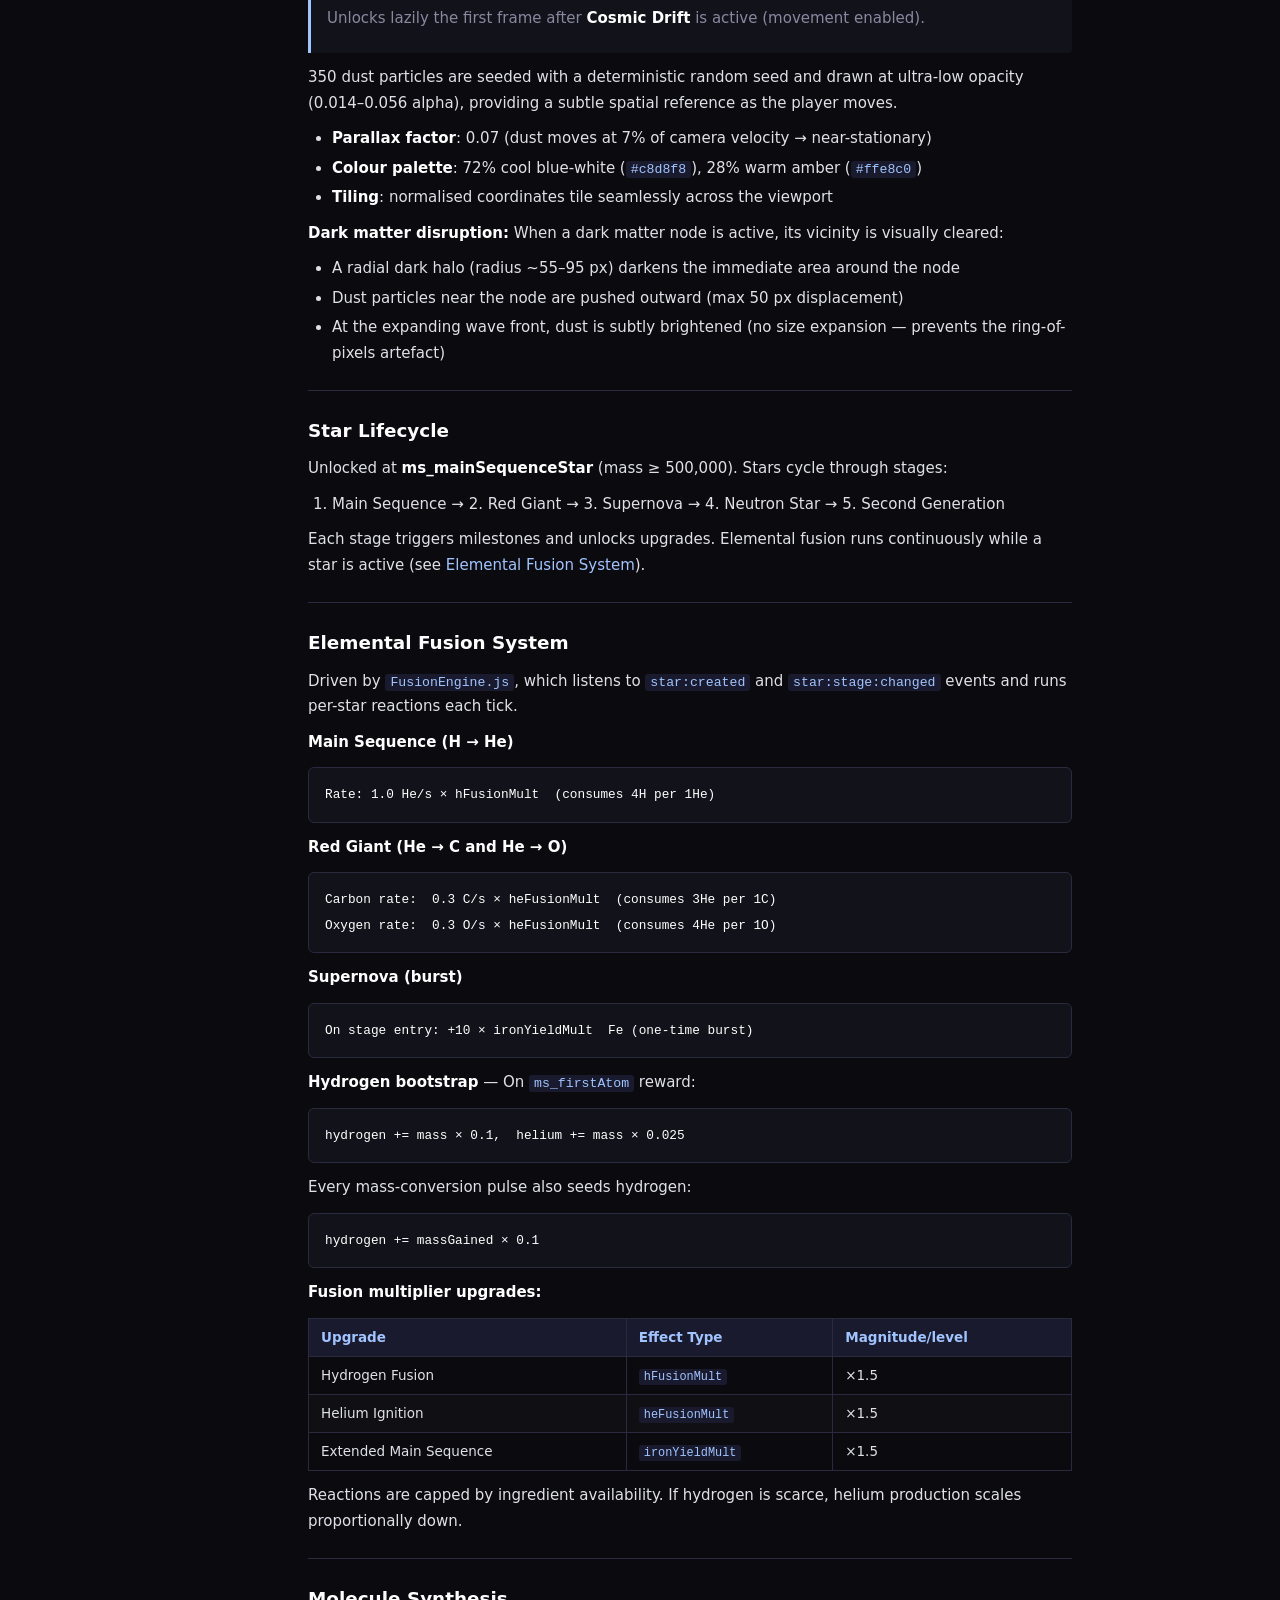
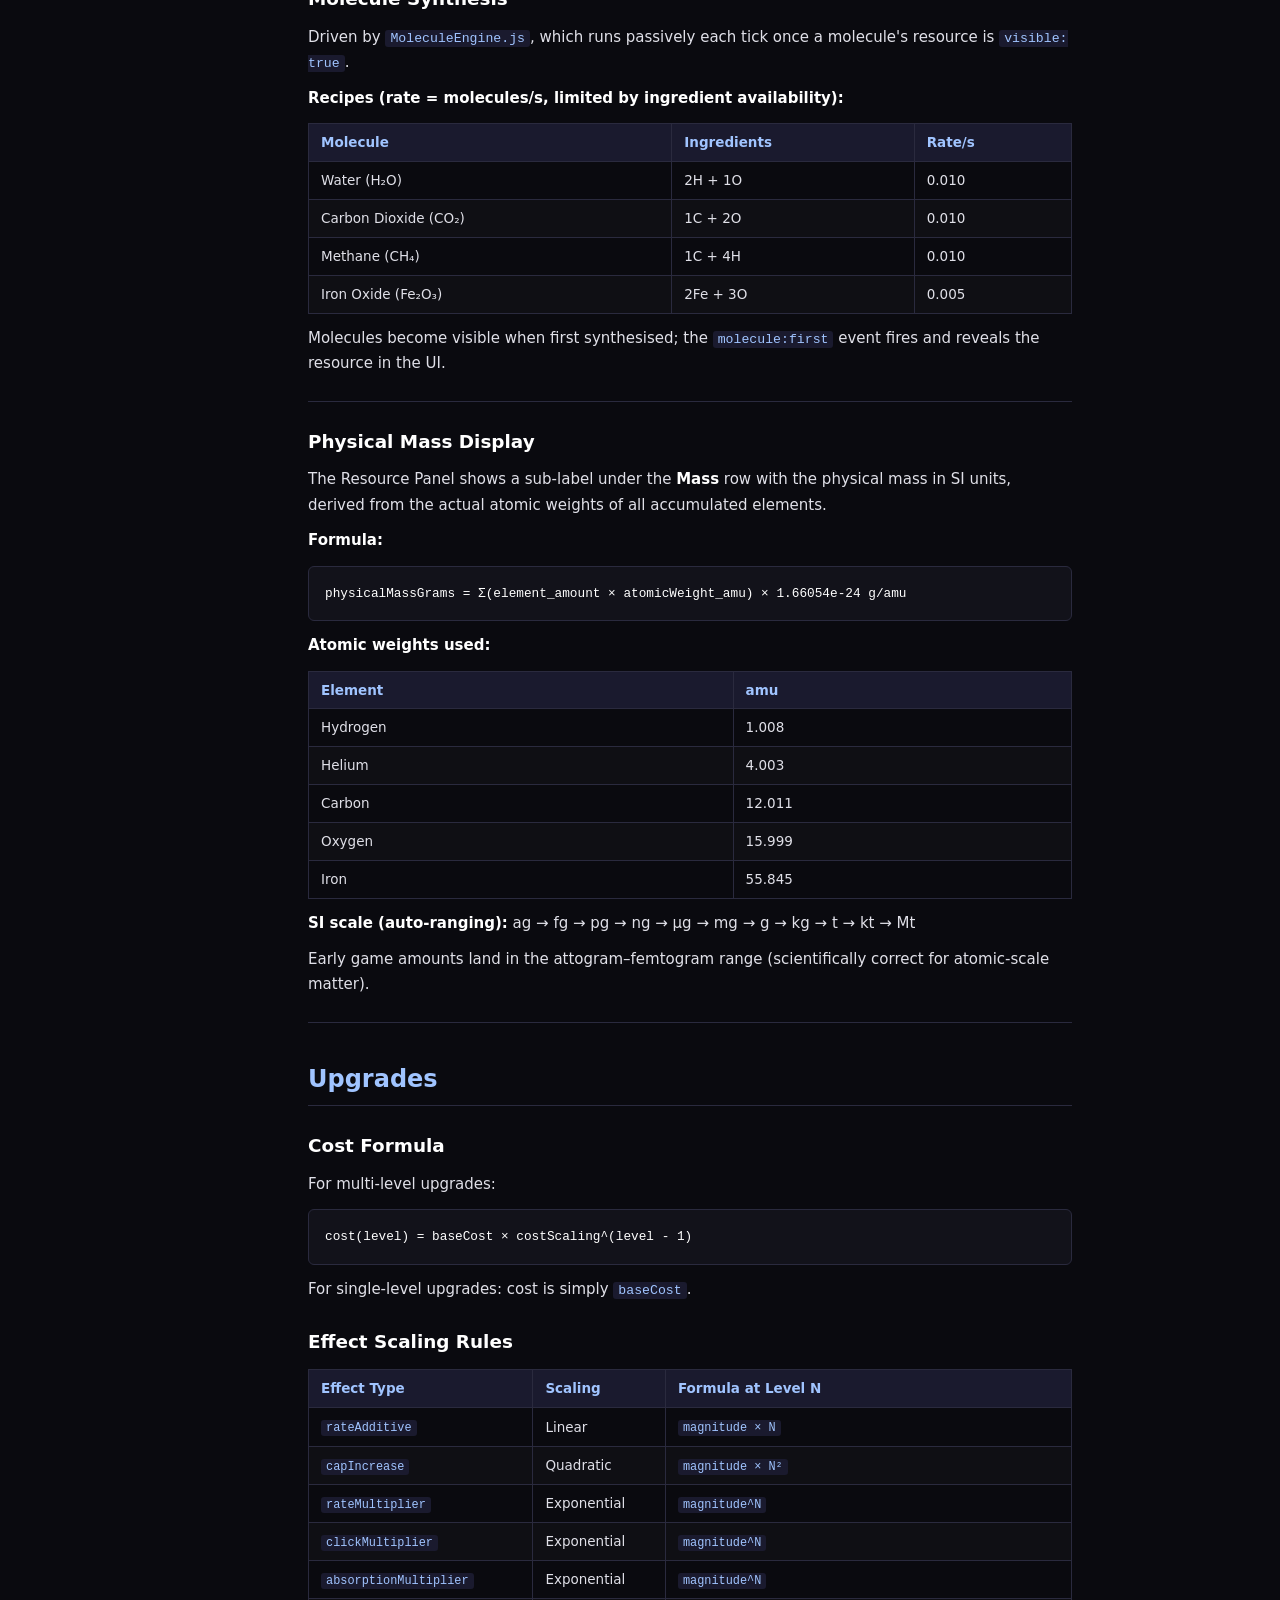
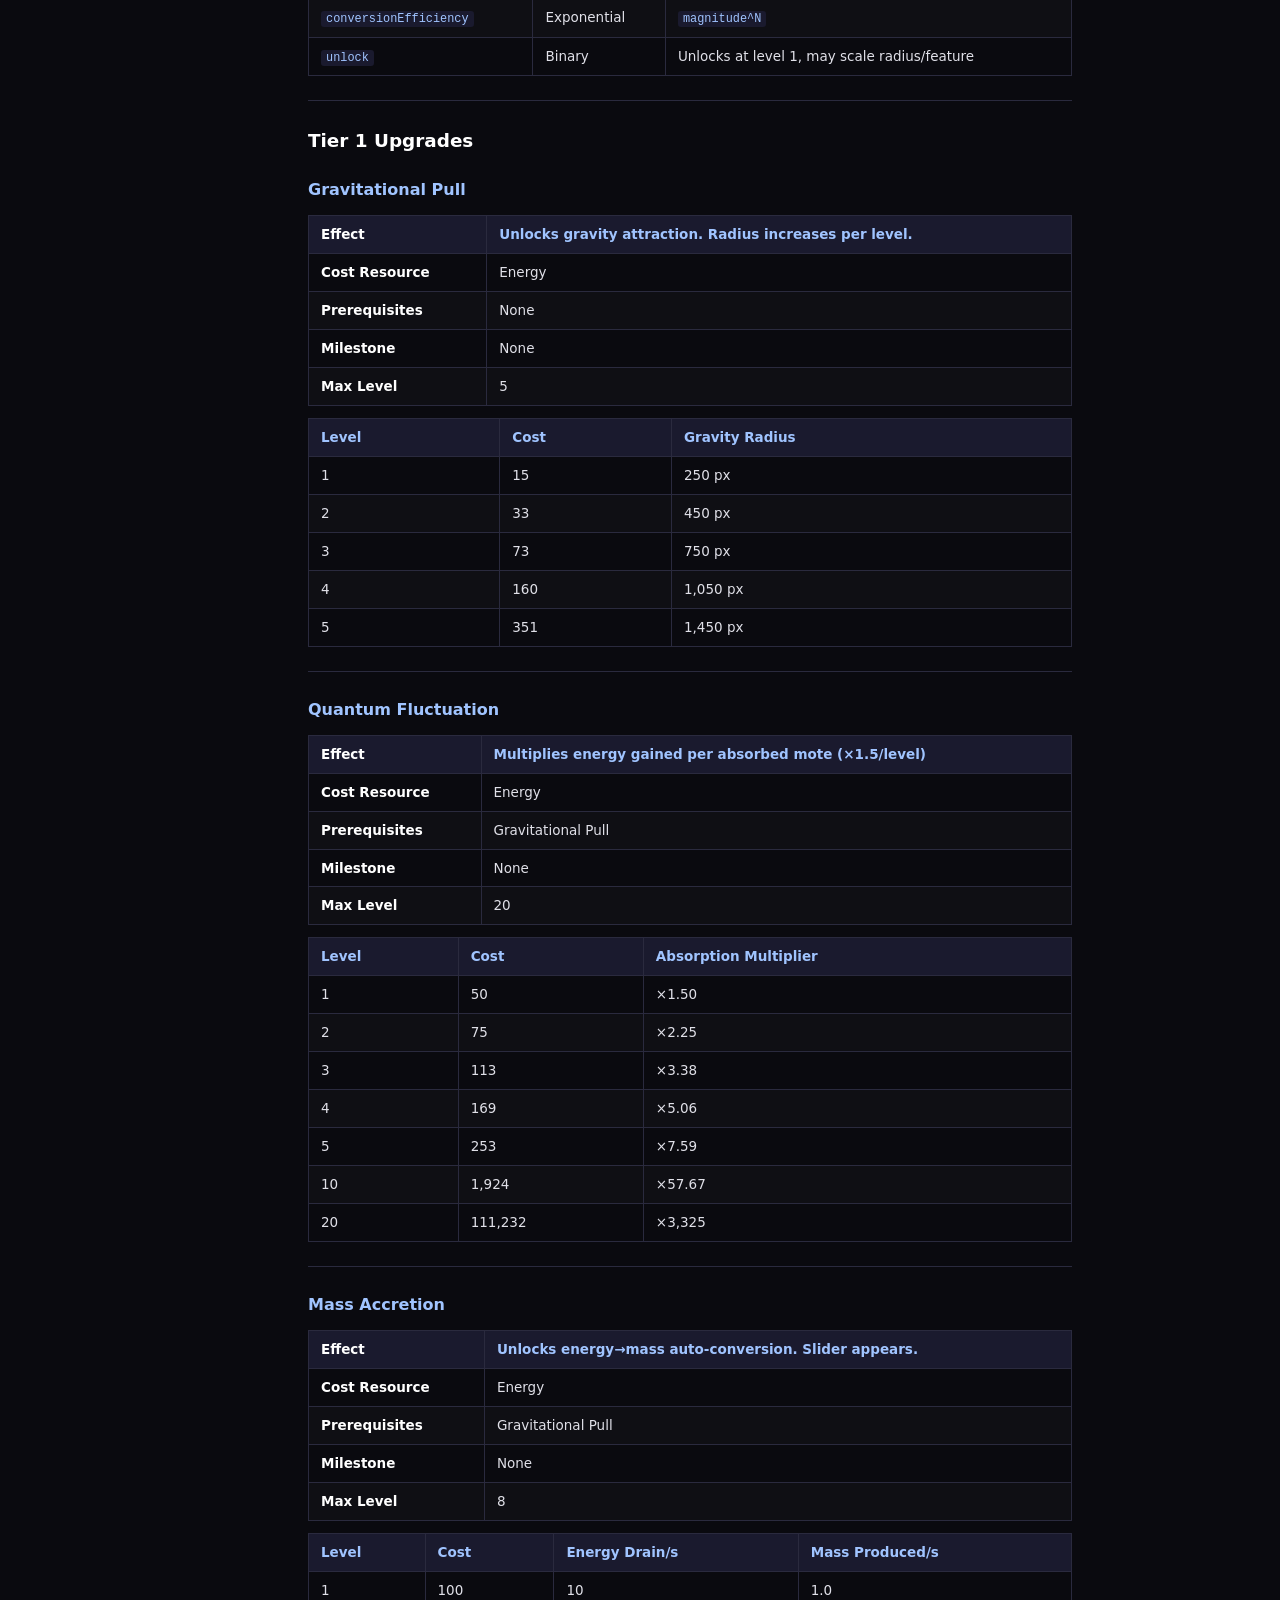
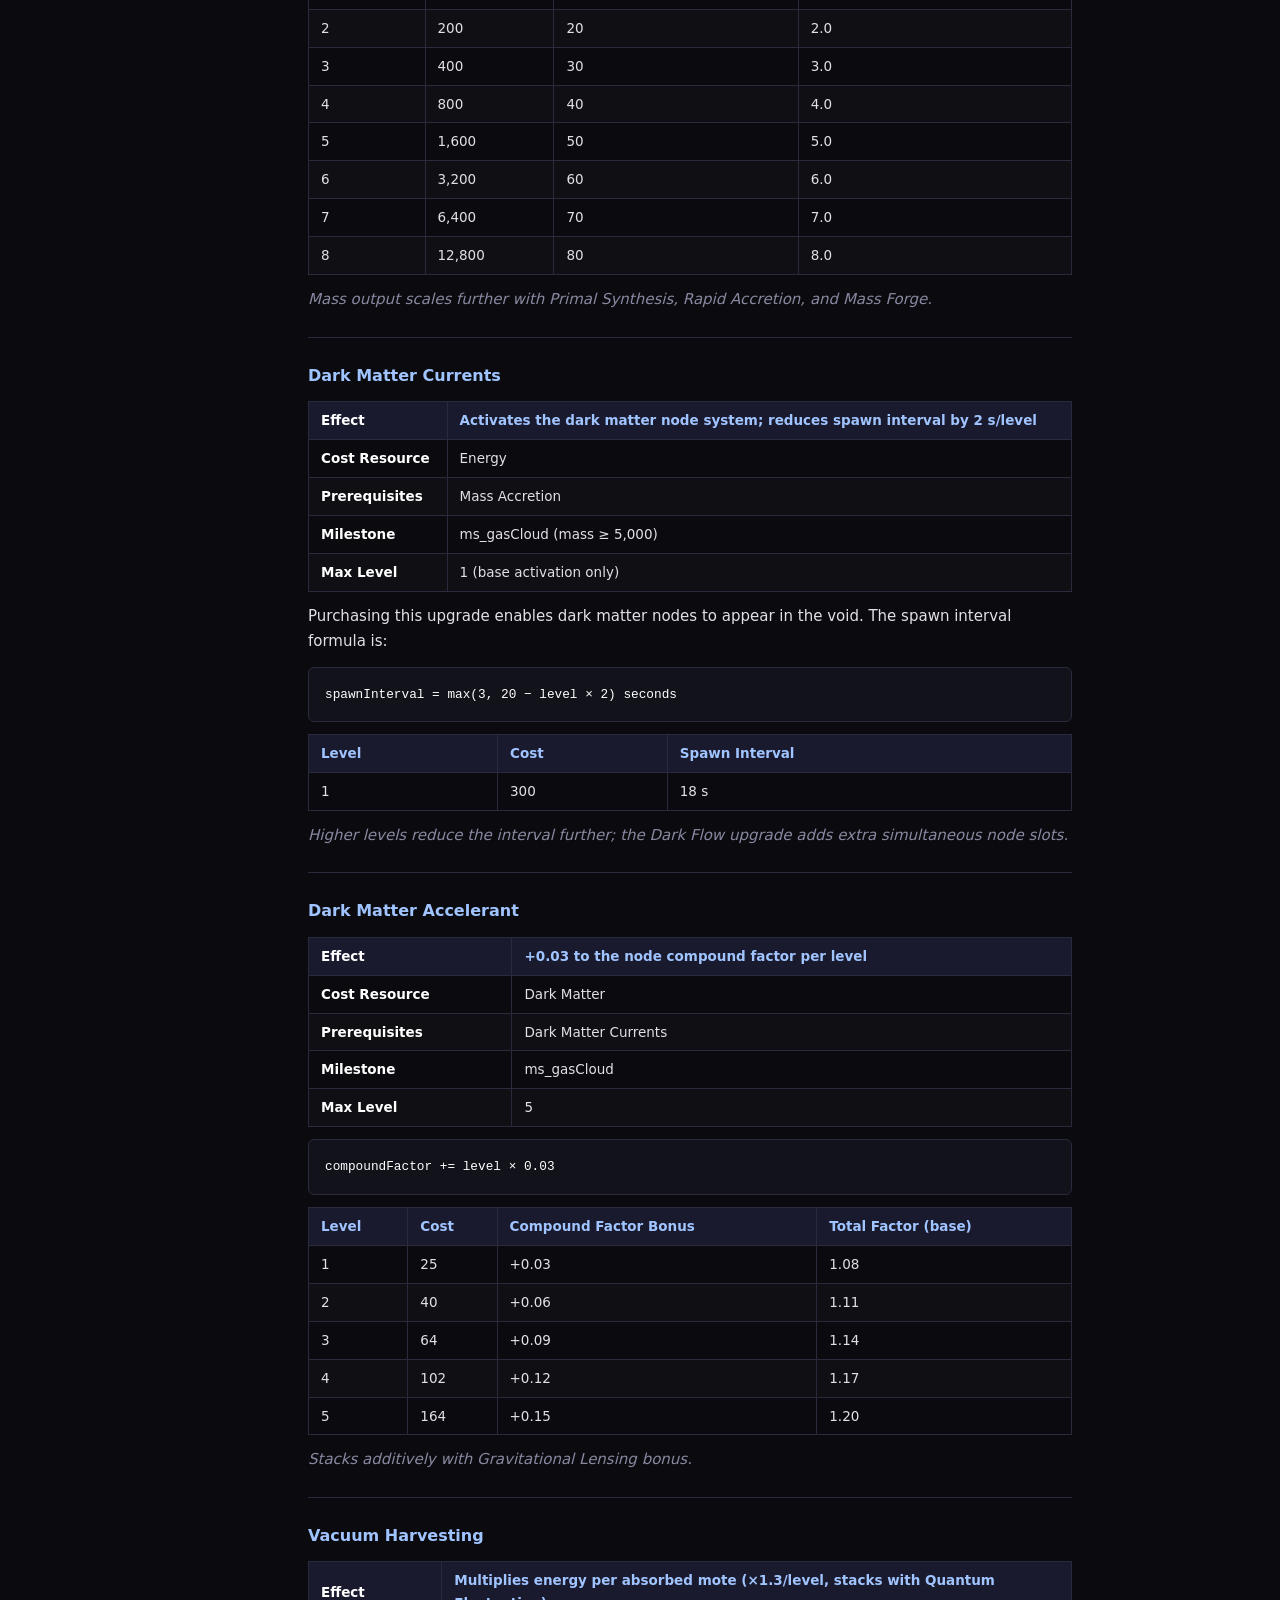
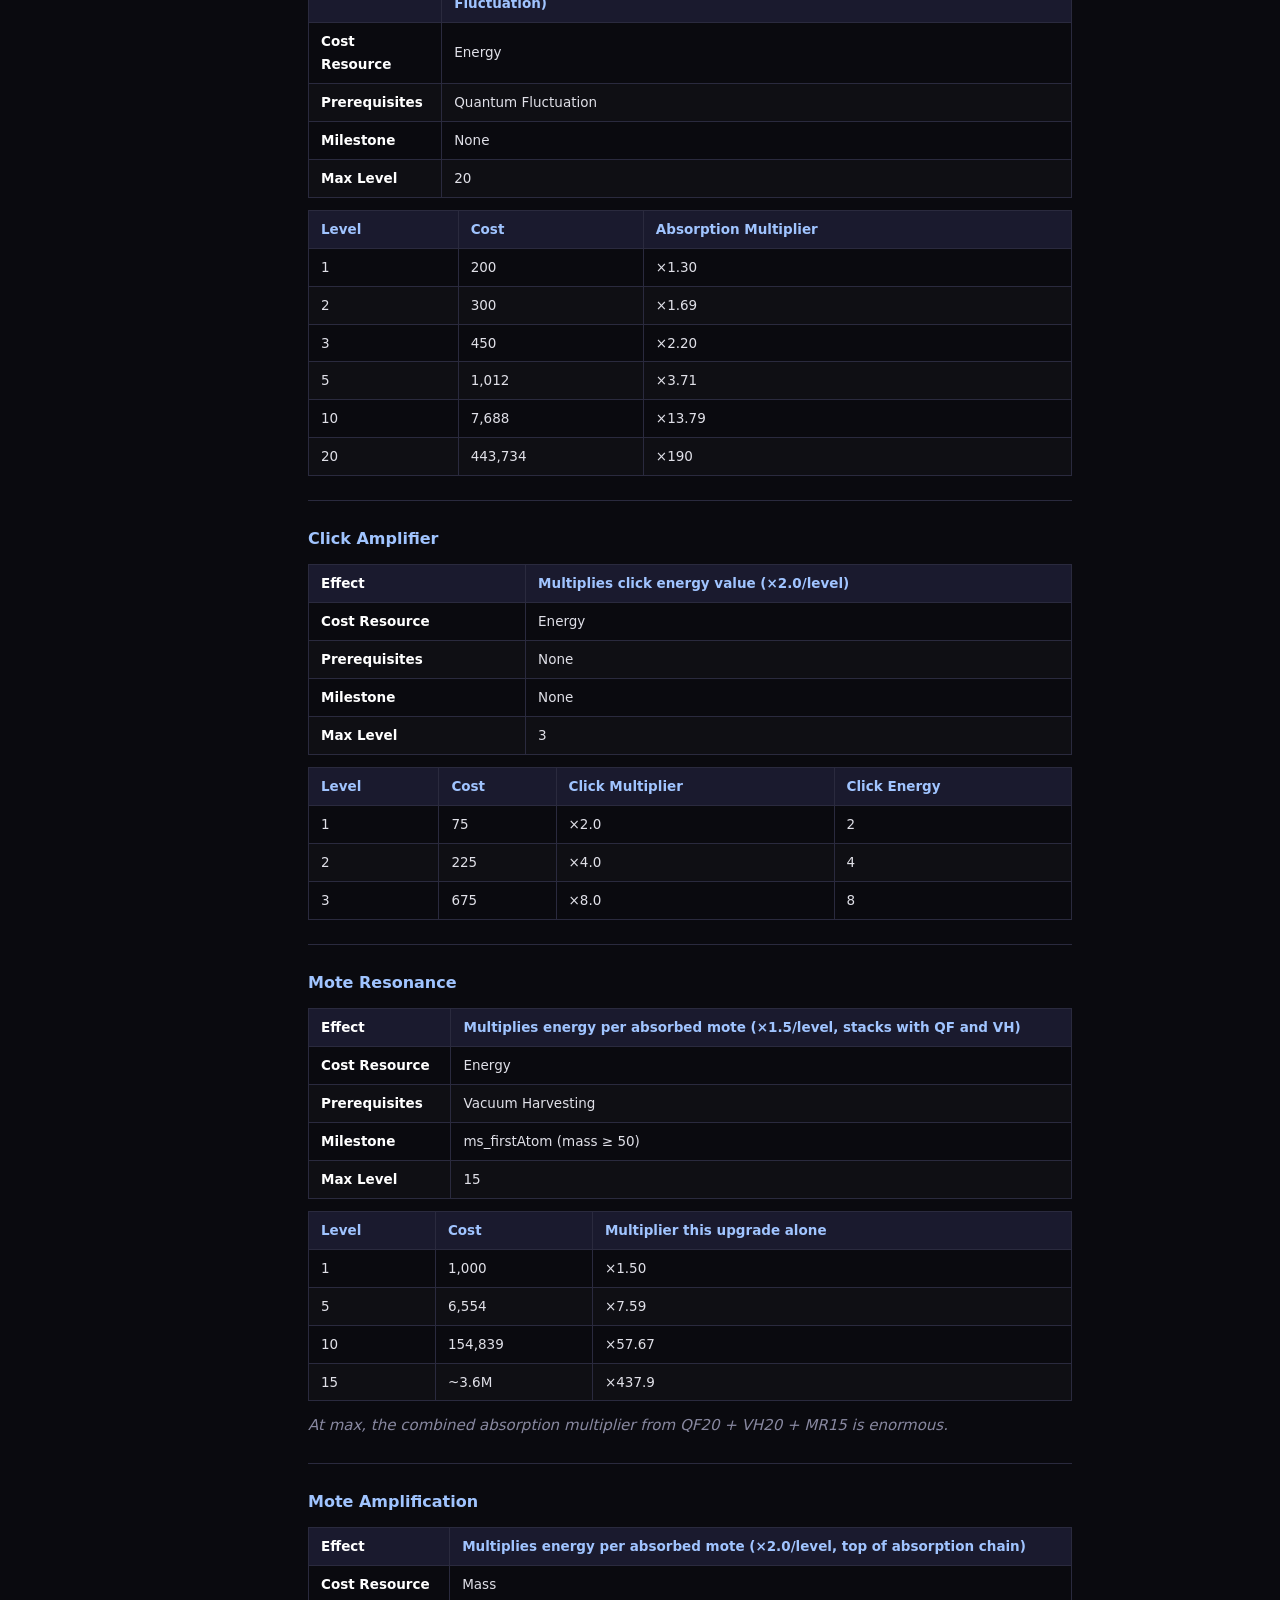
==== commit fca0bd38: "Deploy: 2e4f87888f14342fbbf0ee884eb00304472792a4" ====
--- a/wiki.html
+++ b/wiki.html
@@ -276,7 +276,7 @@
 <tr><td><strong>Dark Matter</strong></td><td>0</td><td>None</td><td>❌ (unlocked at ms_firstAtom)</td><td>Invisible scaffolding of the cosmos</td></tr>
 <tr><td><strong>Mass</strong></td><td>0</td><td>None</td><td>✅</td><td>Accumulated matter — the core progression metric</td></tr>
 <tr><td><strong>Gravity</strong></td><td>0</td><td>None</td><td>✅ (derived)</td><td>Derived from Mass; accelerates ambient collection</td></tr>
-<tr><td><strong>Hydrogen</strong></td><td>0</td><td>None</td><td>❌ (unlocked at ms_firstAtom)</td><td>First and most abundant element — fuel for stellar fusion</td></tr>
+<tr><td><strong>Hydrogen</strong></td><td>0</td><td>None</td><td>❌ (unlocked at ms_hydrogenAge — energy ≥ 10,000)</td><td>First and most abundant element — fuel for stellar fusion</td></tr>
 <tr><td><strong>Helium</strong></td><td>0</td><td>None</td><td>❌ (unlocked on first production)</td><td>Forged from hydrogen in stellar cores</td></tr>
 <tr><td><strong>Carbon</strong></td><td>0</td><td>None</td><td>❌ (unlocked on first production)</td><td>Triple-alpha fusion product of red giant stars</td></tr>
 <tr><td><strong>Oxygen</strong></td><td>0</td><td>None</td><td>❌ (unlocked on first production)</td><td>Helium fusion product — most abundant element in rocky planets</td></tr>
@@ -538,7 +538,7 @@
 <thead><tr><th>Effect Type</th><th>Scaling</th><th>Formula at Level N</th></tr></thead>
 <tbody>
 <tr><td><code>rateAdditive</code></td><td>Linear</td><td><code>magnitude × N</code></td></tr>
-<tr><td><code>capIncrease</code></td><td>Linear</td><td><code>magnitude × N</code></td></tr>
+<tr><td><code>capIncrease</code></td><td>Quadratic</td><td><code>magnitude × N²</code></td></tr>
 <tr><td><code>rateMultiplier</code></td><td>Exponential</td><td><code>magnitude^N</code></td></tr>
 <tr><td><code>clickMultiplier</code></td><td>Exponential</td><td><code>magnitude^N</code></td></tr>
 <tr><td><code>absorptionMultiplier</code></td><td>Exponential</td><td><code>magnitude^N</code></td></tr>
@@ -724,7 +724,7 @@
 <hr>
 <h4 id="atomic-binding">Atomic Binding</h4>
 <div class="table-wrapper"><table>
-<thead><tr><th><strong>Effect</strong></th><th>Increases energy cap by +1,000 per level</th></tr></thead>
+<thead><tr><th><strong>Effect</strong></th><th>Increases energy cap by +1,000 × level²</th></tr></thead>
 <tbody>
 <tr><td><strong>Cost Resource</strong></td><td>Mass</td></tr>
 <tr><td><strong>Prerequisites</strong></td><td>Mass Accretion</td></tr>
@@ -732,18 +732,18 @@
 <tr><td><strong>Max Level</strong></td><td>25</td></tr>
 </tbody></table></div>
 <div class="table-wrapper"><table>
-<thead><tr><th>Level</th><th>Cost</th><th>Cap Increase</th><th>Total Energy Cap</th></tr></thead>
-<tbody>
-<tr><td>1</td><td>50</td><td>+1,000</td><td>1,500</td></tr>
-<tr><td>5</td><td>800</td><td>+5,000</td><td>5,500</td></tr>
-<tr><td>10</td><td>25,600</td><td>+10,000</td><td>10,500</td></tr>
-<tr><td>25</td><td>~215M</td><td>+25,000</td><td>25,500</td></tr>
+<thead><tr><th>Level</th><th>Cost</th><th>Cap Total (this upgrade)</th></tr></thead>
+<tbody>
+<tr><td>1</td><td>50</td><td>+1,000</td></tr>
+<tr><td>5</td><td>800</td><td>+25,000</td></tr>
+<tr><td>10</td><td>25,600</td><td>+100,000</td></tr>
+<tr><td>25</td><td>~215M</td><td>+625,000</td></tr>
 </tbody></table></div>
 <p><em>The energy cap chain continues through Quantum Reservoir → Molecular Condenser → Stellar Matrix → Nova Capacitor → Singularity Vault.</em></p>
 <hr>
 <h4 id="quantum-reservoir">Quantum Reservoir</h4>
 <div class="table-wrapper"><table>
-<thead><tr><th><strong>Effect</strong></th><th>Increases energy cap by +5,000 per level</th></tr></thead>
+<thead><tr><th><strong>Effect</strong></th><th>Increases energy cap by +5,000 × level²</th></tr></thead>
 <tbody>
 <tr><td><strong>Cost Resource</strong></td><td>Mass</td></tr>
 <tr><td><strong>Prerequisites</strong></td><td>Atomic Binding</td></tr>
@@ -751,16 +751,16 @@
 <tr><td><strong>Max Level</strong></td><td>25</td></tr>
 </tbody></table></div>
 <div class="table-wrapper"><table>
-<thead><tr><th>Level</th><th>Cost</th><th>Cap Increase</th><th>Cumulative cap added</th></tr></thead>
-<tbody>
-<tr><td>1</td><td>200</td><td>+5,000</td><td>+5,000</td></tr>
-<tr><td>5</td><td>4,882</td><td>+25,000</td><td>+25,000</td></tr>
-<tr><td>25</td><td>~4.2B</td><td>+125,000</td><td>+125,000</td></tr>
+<thead><tr><th>Level</th><th>Cost</th><th>Cap Total (this upgrade)</th></tr></thead>
+<tbody>
+<tr><td>1</td><td>200</td><td>+5,000</td></tr>
+<tr><td>5</td><td>4,882</td><td>+125,000</td></tr>
+<tr><td>25</td><td>~4.2B</td><td>+3,125,000</td></tr>
 </tbody></table></div>
 <hr>
 <h4 id="molecular-condenser">Molecular Condenser</h4>
 <div class="table-wrapper"><table>
-<thead><tr><th><strong>Effect</strong></th><th>Increases energy cap by +10,000 per level</th></tr></thead>
+<thead><tr><th><strong>Effect</strong></th><th>Increases energy cap by +10,000 × level²</th></tr></thead>
 <tbody>
 <tr><td><strong>Cost Resource</strong></td><td>Mass</td></tr>
 <tr><td><strong>Prerequisites</strong></td><td>Quantum Reservoir</td></tr>
@@ -768,15 +768,15 @@
 <tr><td><strong>Max Level</strong></td><td>25</td></tr>
 </tbody></table></div>
 <div class="table-wrapper"><table>
-<thead><tr><th>Level</th><th>Cost</th><th>Cap Increase</th></tr></thead>
+<thead><tr><th>Level</th><th>Cost</th><th>Cap Total (this upgrade)</th></tr></thead>
 <tbody>
 <tr><td>1</td><td>1,000</td><td>+10,000</td></tr>
-<tr><td>25</td><td>~847B</td><td>+250,000</td></tr>
+<tr><td>25</td><td>~847B</td><td>+6,250,000</td></tr>
 </tbody></table></div>
 <hr>
 <h4 id="stellar-matrix">Stellar Matrix</h4>
 <div class="table-wrapper"><table>
-<thead><tr><th><strong>Effect</strong></th><th>Increases energy cap by +100,000 per level</th></tr></thead>
+<thead><tr><th><strong>Effect</strong></th><th>Increases energy cap by +100,000 × level²</th></tr></thead>
 <tbody>
 <tr><td><strong>Cost Resource</strong></td><td>Mass</td></tr>
 <tr><td><strong>Prerequisites</strong></td><td>Molecular Condenser</td></tr>
@@ -784,15 +784,15 @@
 <tr><td><strong>Max Level</strong></td><td>25</td></tr>
 </tbody></table></div>
 <div class="table-wrapper"><table>
-<thead><tr><th>Level</th><th>Cost</th><th>Cap Increase</th></tr></thead>
+<thead><tr><th>Level</th><th>Cost</th><th>Cap Total (this upgrade)</th></tr></thead>
 <tbody>
 <tr><td>1</td><td>5,000</td><td>+100,000</td></tr>
-<tr><td>25</td><td>~6.5T</td><td>+2,500,000</td></tr>
+<tr><td>25</td><td>~6.5T</td><td>+62,500,000</td></tr>
 </tbody></table></div>
 <hr>
 <h4 id="nova-capacitor">Nova Capacitor</h4>
 <div class="table-wrapper"><table>
-<thead><tr><th><strong>Effect</strong></th><th>Increases energy cap by +1,000,000 per level</th></tr></thead>
+<thead><tr><th><strong>Effect</strong></th><th>Increases energy cap by +1,000,000 × level²</th></tr></thead>
 <tbody>
 <tr><td><strong>Cost Resource</strong></td><td>Mass</td></tr>
 <tr><td><strong>Prerequisites</strong></td><td>Stellar Matrix</td></tr>
@@ -800,15 +800,15 @@
 <tr><td><strong>Max Level</strong></td><td>25</td></tr>
 </tbody></table></div>
 <div class="table-wrapper"><table>
-<thead><tr><th>Level</th><th>Cost</th><th>Cap Increase</th></tr></thead>
+<thead><tr><th>Level</th><th>Cost</th><th>Cap Total (this upgrade)</th></tr></thead>
 <tbody>
 <tr><td>1</td><td>50,000</td><td>+1,000,000</td></tr>
-<tr><td>25</td><td>~65T</td><td>+25,000,000</td></tr>
+<tr><td>25</td><td>~65T</td><td>+625,000,000</td></tr>
 </tbody></table></div>
 <hr>
 <h4 id="singularity-vault">Singularity Vault</h4>
 <div class="table-wrapper"><table>
-<thead><tr><th><strong>Effect</strong></th><th>Increases energy cap by +10,000,000 per level</th></tr></thead>
+<thead><tr><th><strong>Effect</strong></th><th>Increases energy cap by +10,000,000 × level²</th></tr></thead>
 <tbody>
 <tr><td><strong>Cost Resource</strong></td><td>Mass</td></tr>
 <tr><td><strong>Prerequisites</strong></td><td>Nova Capacitor</td></tr>
@@ -816,10 +816,10 @@
 <tr><td><strong>Max Level</strong></td><td>25</td></tr>
 </tbody></table></div>
 <div class="table-wrapper"><table>
-<thead><tr><th>Level</th><th>Cost</th><th>Cap Increase</th></tr></thead>
+<thead><tr><th>Level</th><th>Cost</th><th>Cap Total (this upgrade)</th></tr></thead>
 <tbody>
 <tr><td>1</td><td>500,000</td><td>+10,000,000</td></tr>
-<tr><td>25</td><td>~647T</td><td>+250,000,000</td></tr>
+<tr><td>25</td><td>~647T</td><td>+6,250,000,000</td></tr>
 </tbody></table></div>
 <hr>
 <h4 id="dark-flow">Dark Flow</h4>
@@ -1440,8 +1440,9 @@
 <thead><tr><th>#</th><th>ID</th><th>Title</th><th>Condition</th><th>Reward</th></tr></thead>
 <tbody>
 <tr><td>1</td><td>ms_subatomicParticle</td><td>The First Spark</td><td>Game start</td><td>—</td></tr>
-<tr><td>2</td><td>ms_firstAtom</td><td>Birth of Hydrogen</td><td>mass ≥ 50</td><td>Unlocks Dark Matter + Hydrogen display</td></tr>
+<tr><td>2</td><td>ms_firstAtom</td><td>Birth of Hydrogen</td><td>mass ≥ 50</td><td>Unlocks Dark Matter display</td></tr>
 <tr><td>3</td><td>ms_firstMolecule</td><td>Bonded</td><td>mass ≥ 500</td><td>+200 energy + particle storm</td></tr>
+<tr><td>3.5</td><td>ms_hydrogenAge</td><td>The Hydrogen Phase</td><td>energy ≥ 10,000</td><td>Unlocks Hydrogen display</td></tr>
 <tr><td>4</td><td>ms_gasCloud</td><td>The Cloud Gathers</td><td>mass ≥ 5,000</td><td>Unlocks DM node generation</td></tr>
 <tr><td>5</td><td>ms_nebulaCondenses</td><td>A Nebula Is Born</td><td>darkMatter ≥ 100</td><td>+50 dark matter + cosmic echo</td></tr>
 <tr><td>6</td><td>ms_protostarIgnites</td><td>A Spark of Fire</td><td>mass ≥ 50,000</td><td>Particle storm</td></tr>
